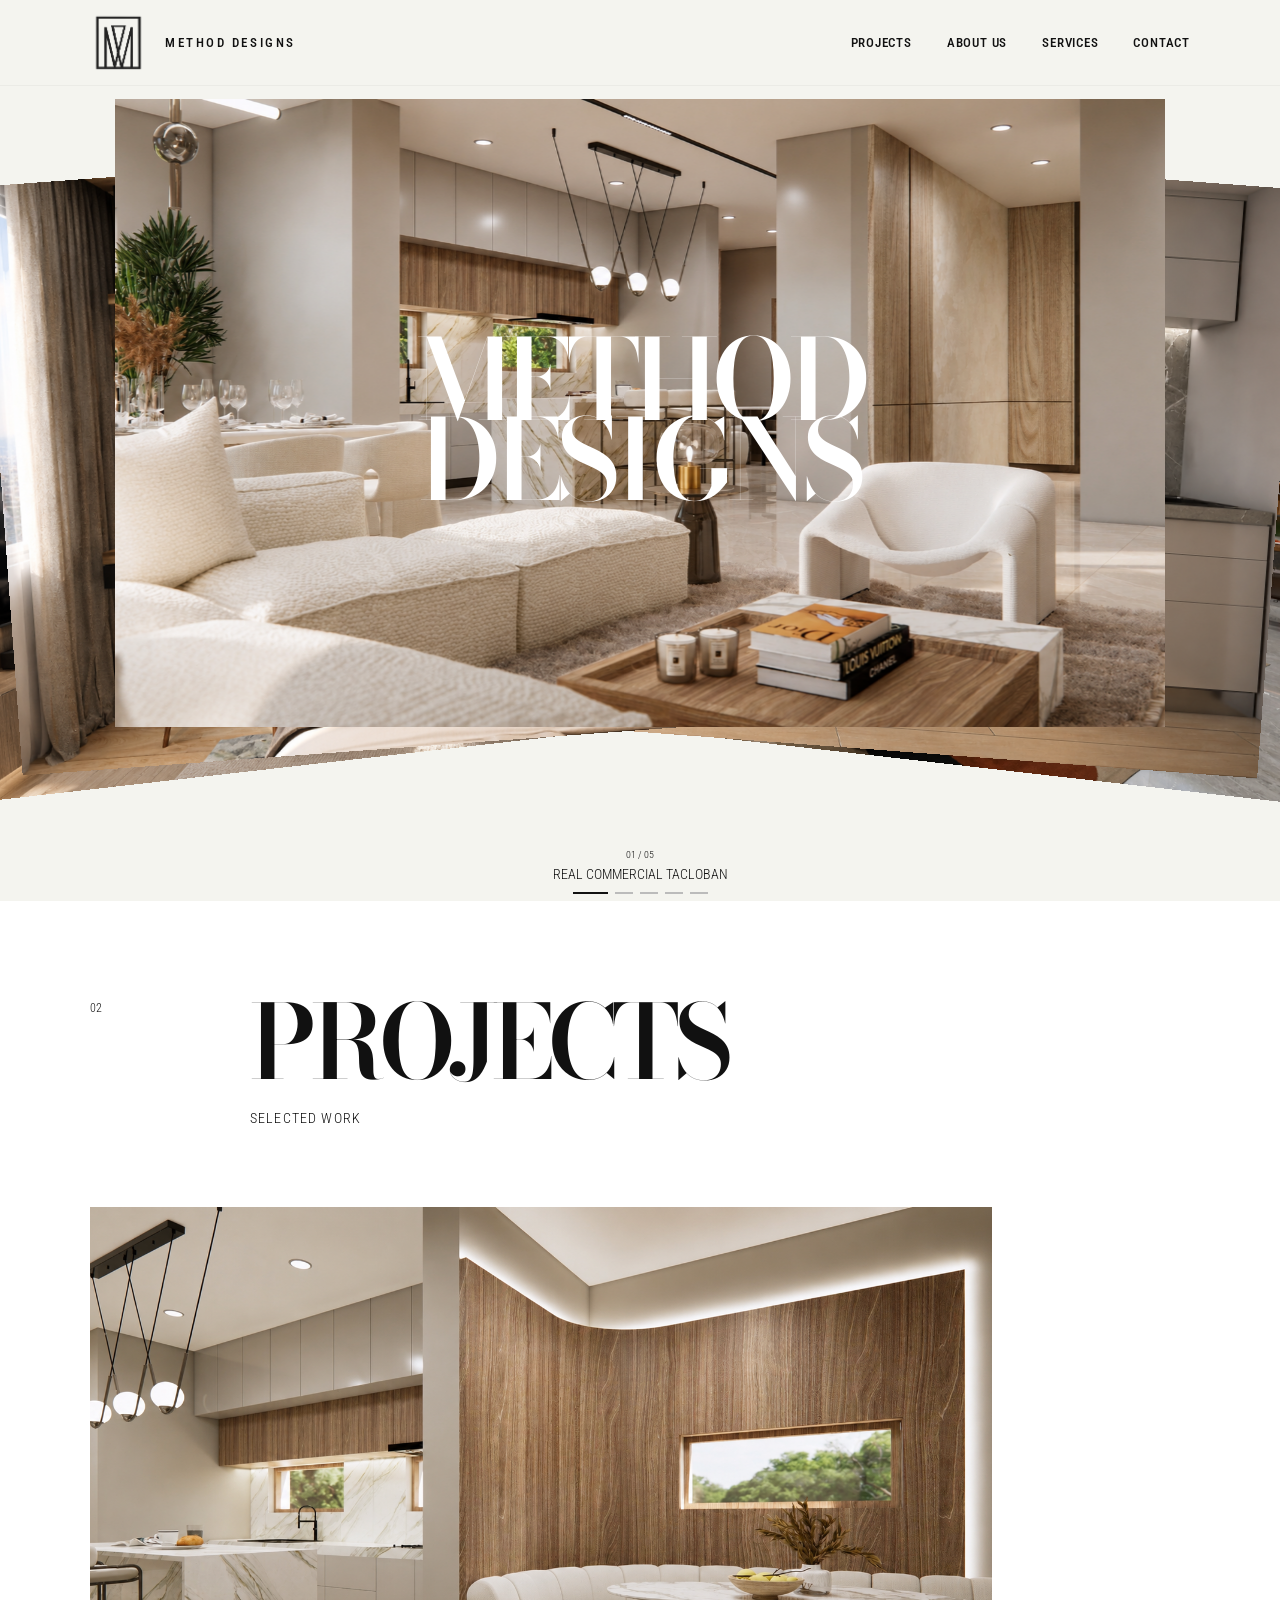
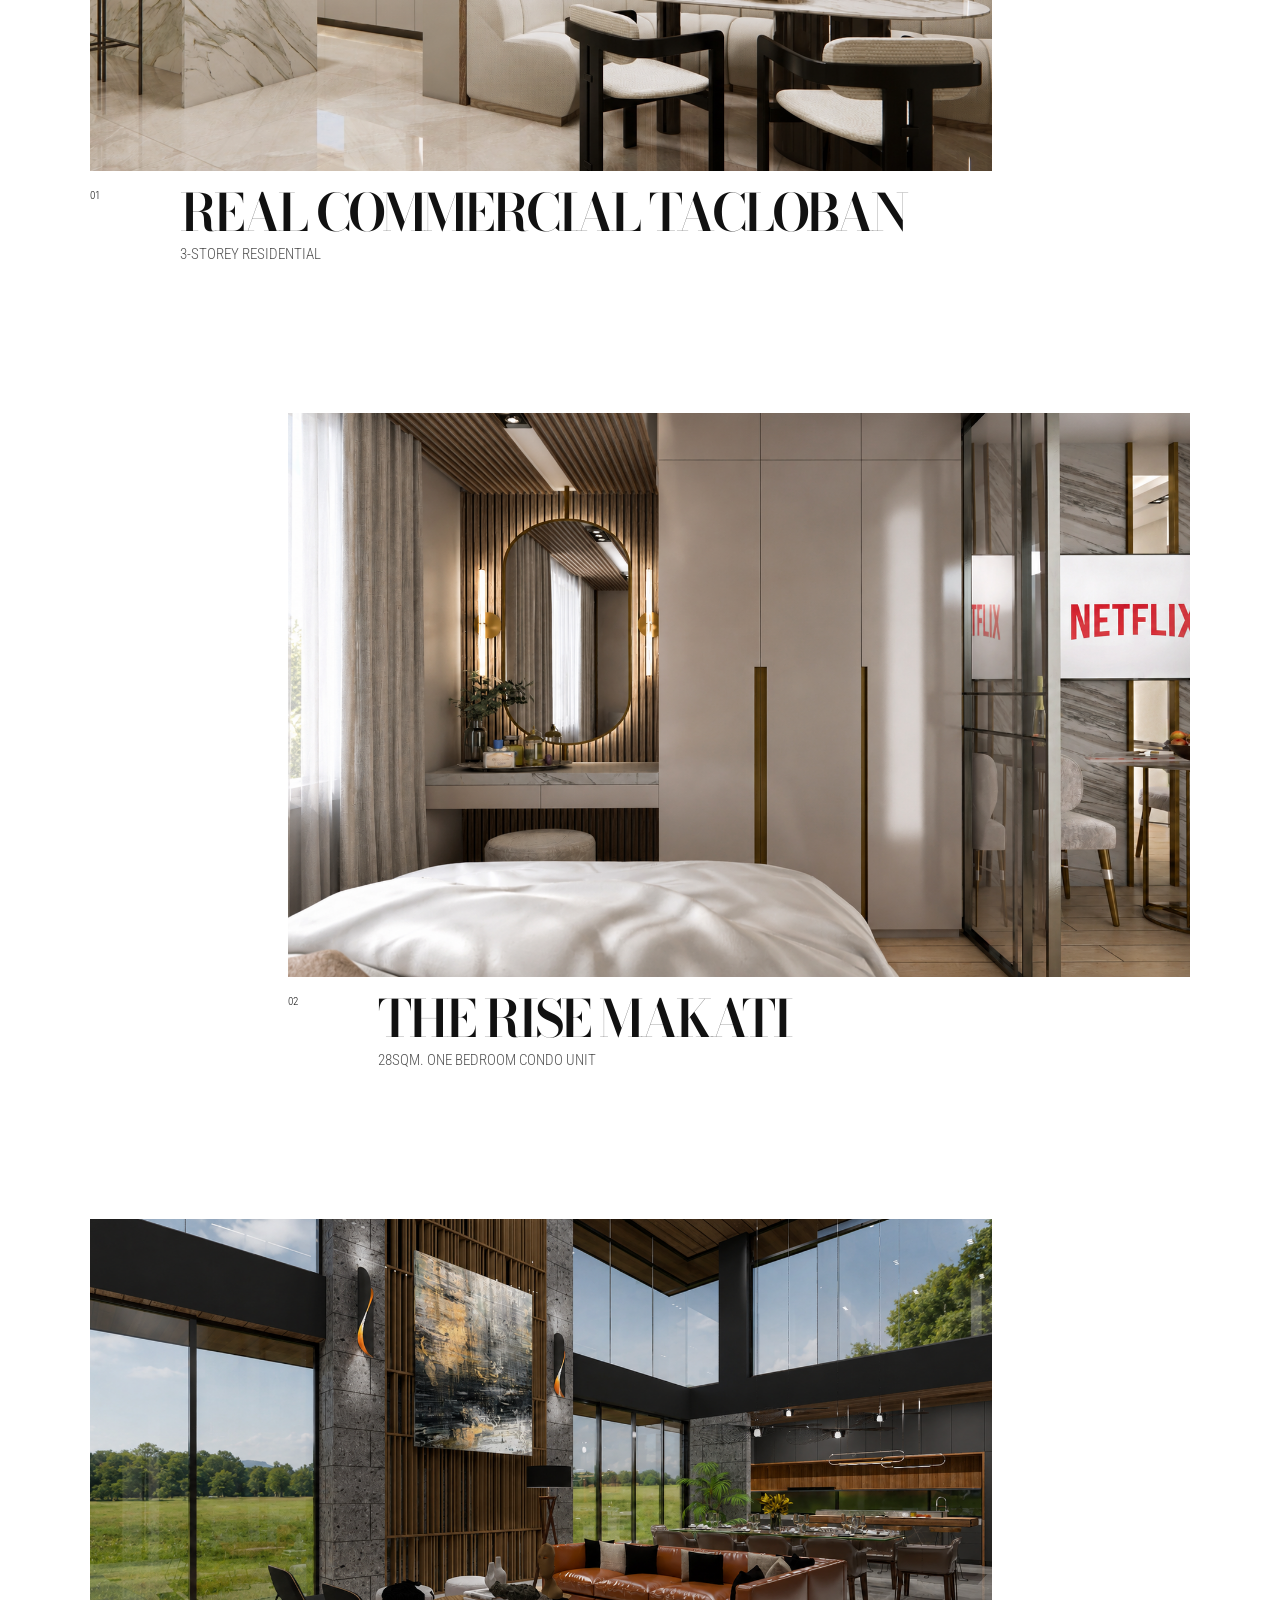
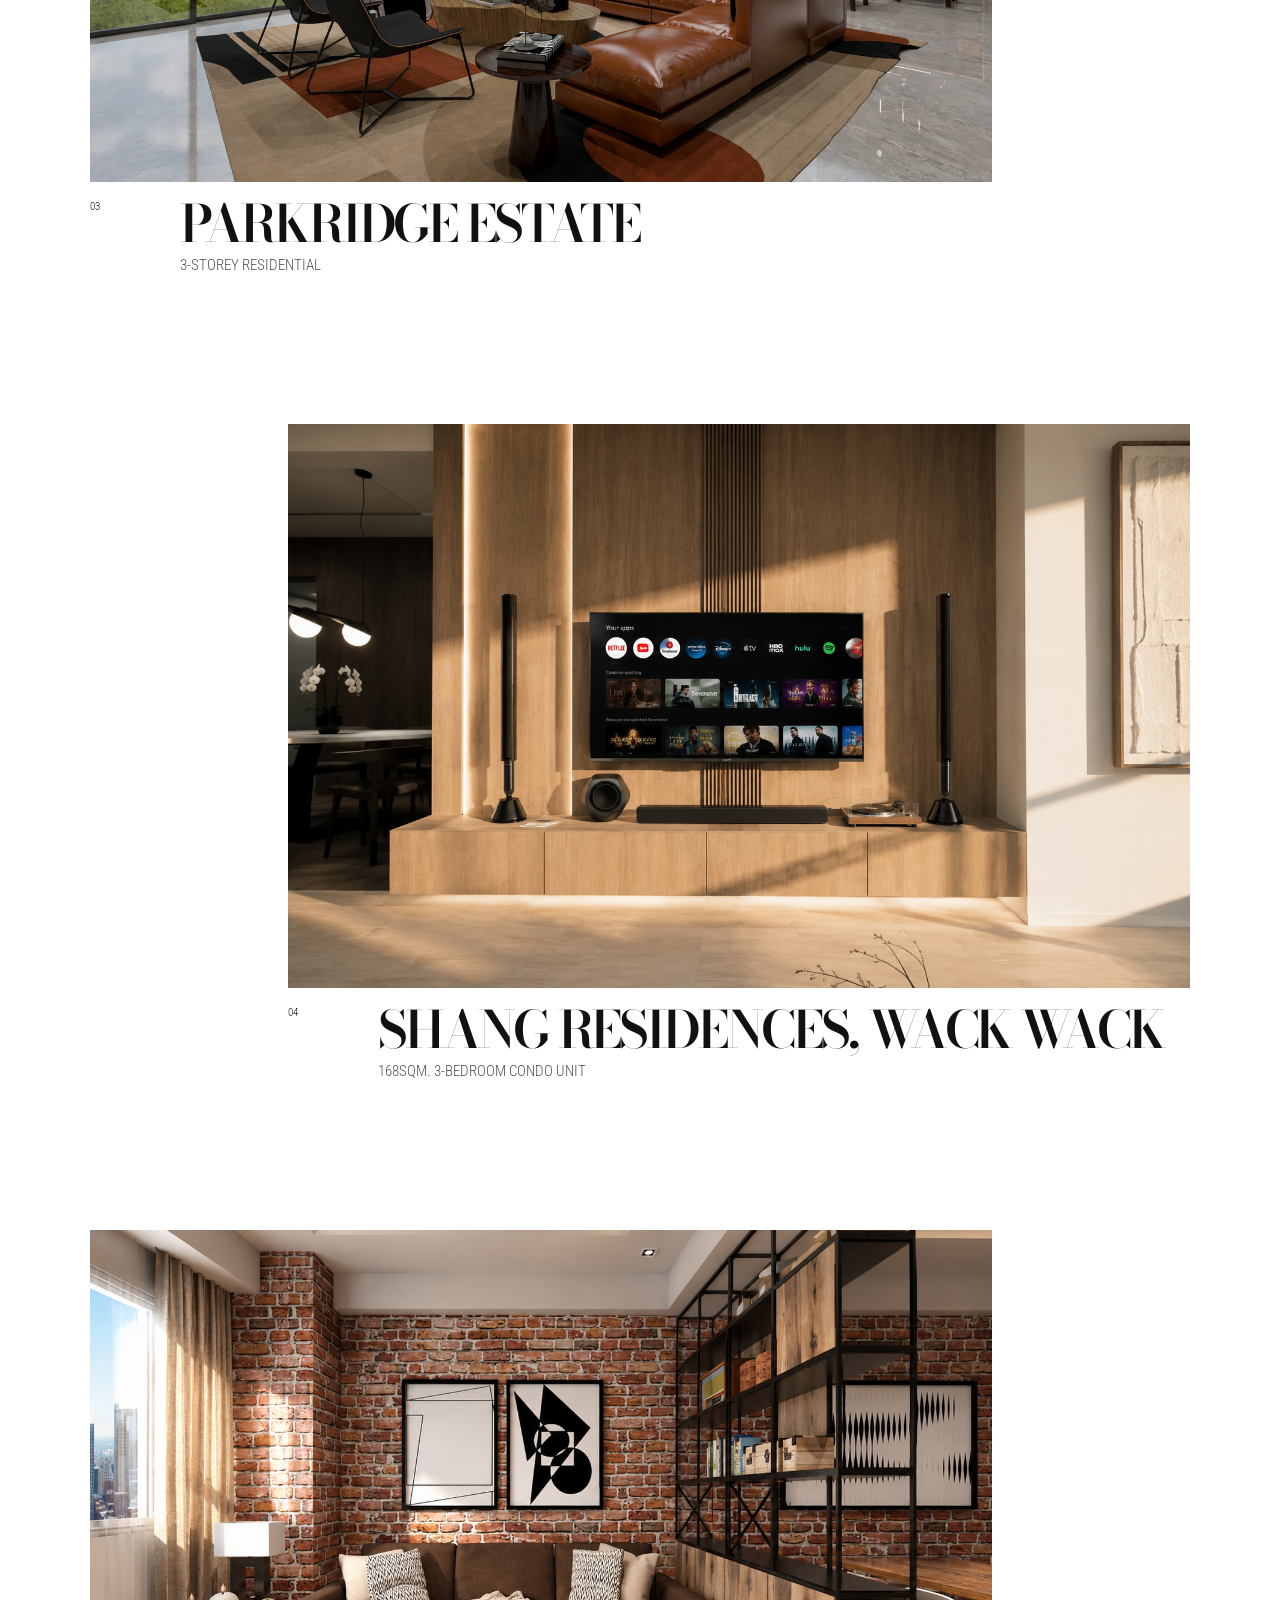
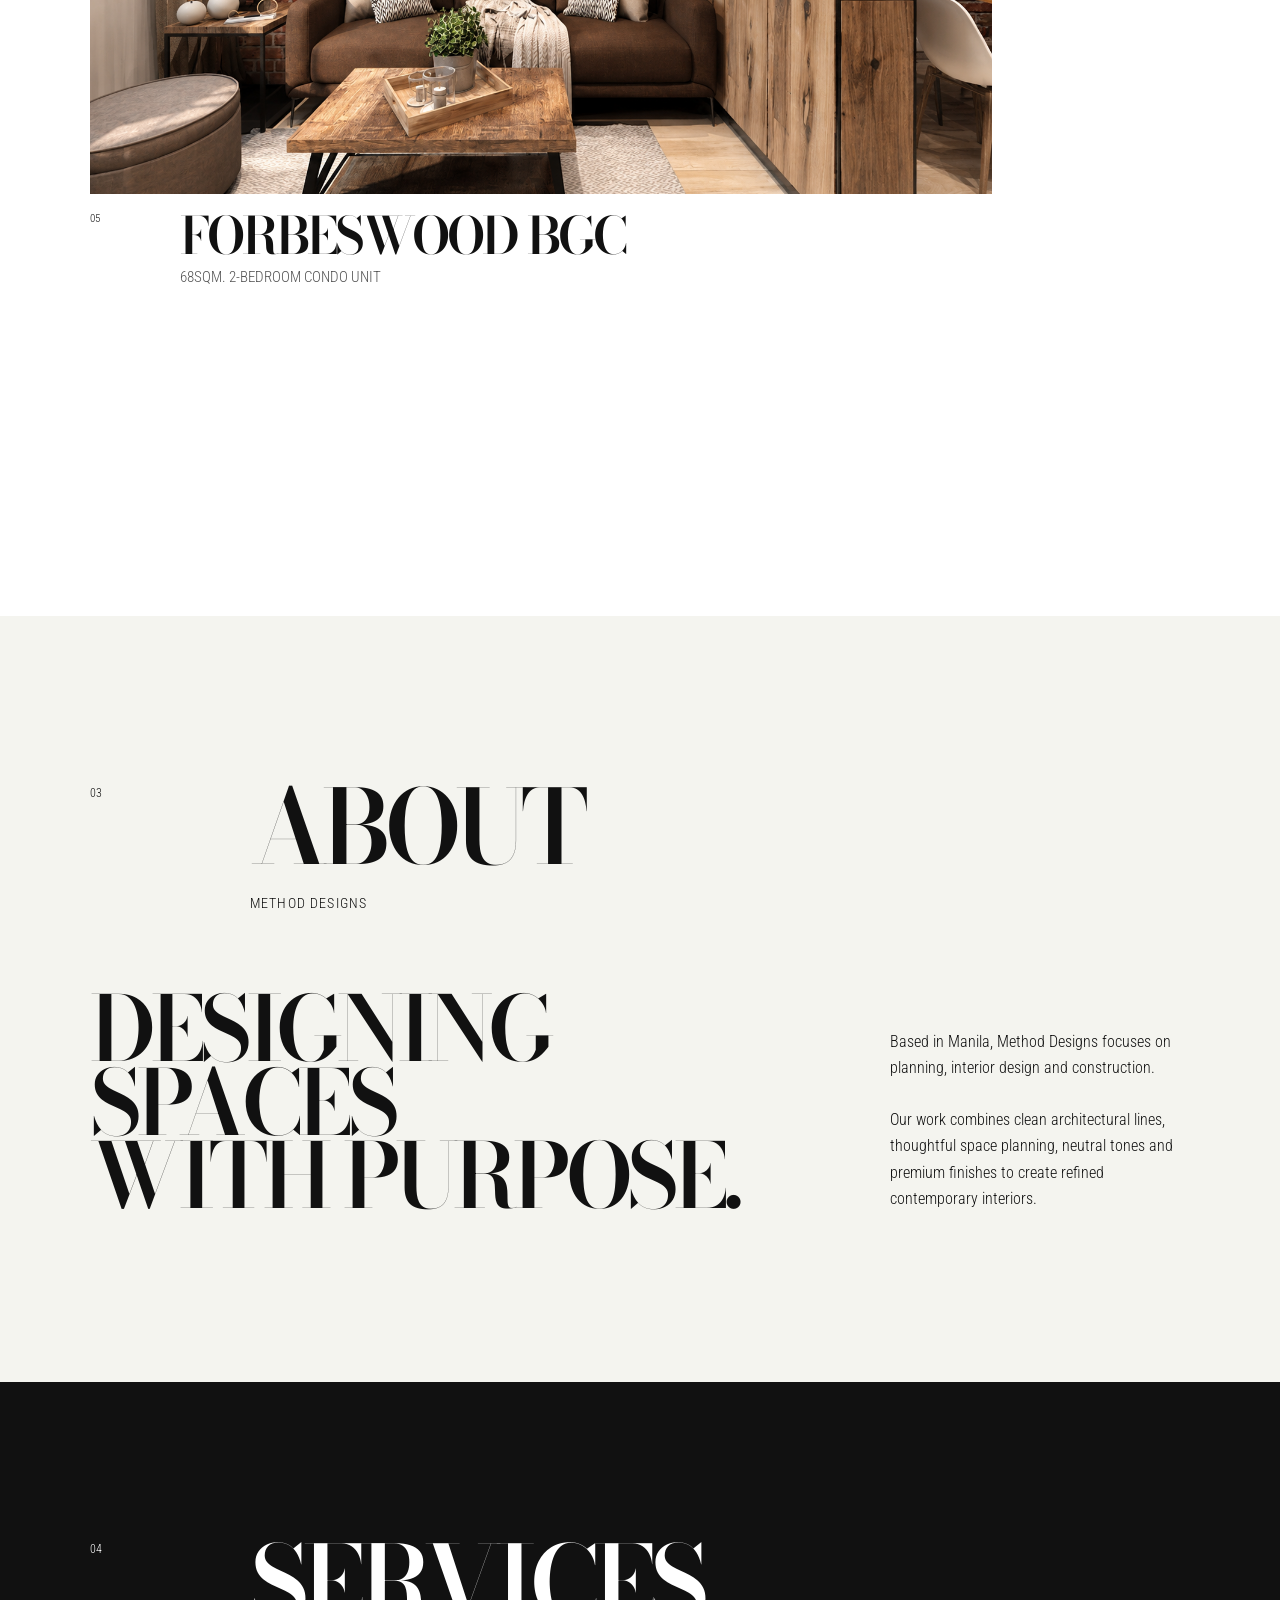
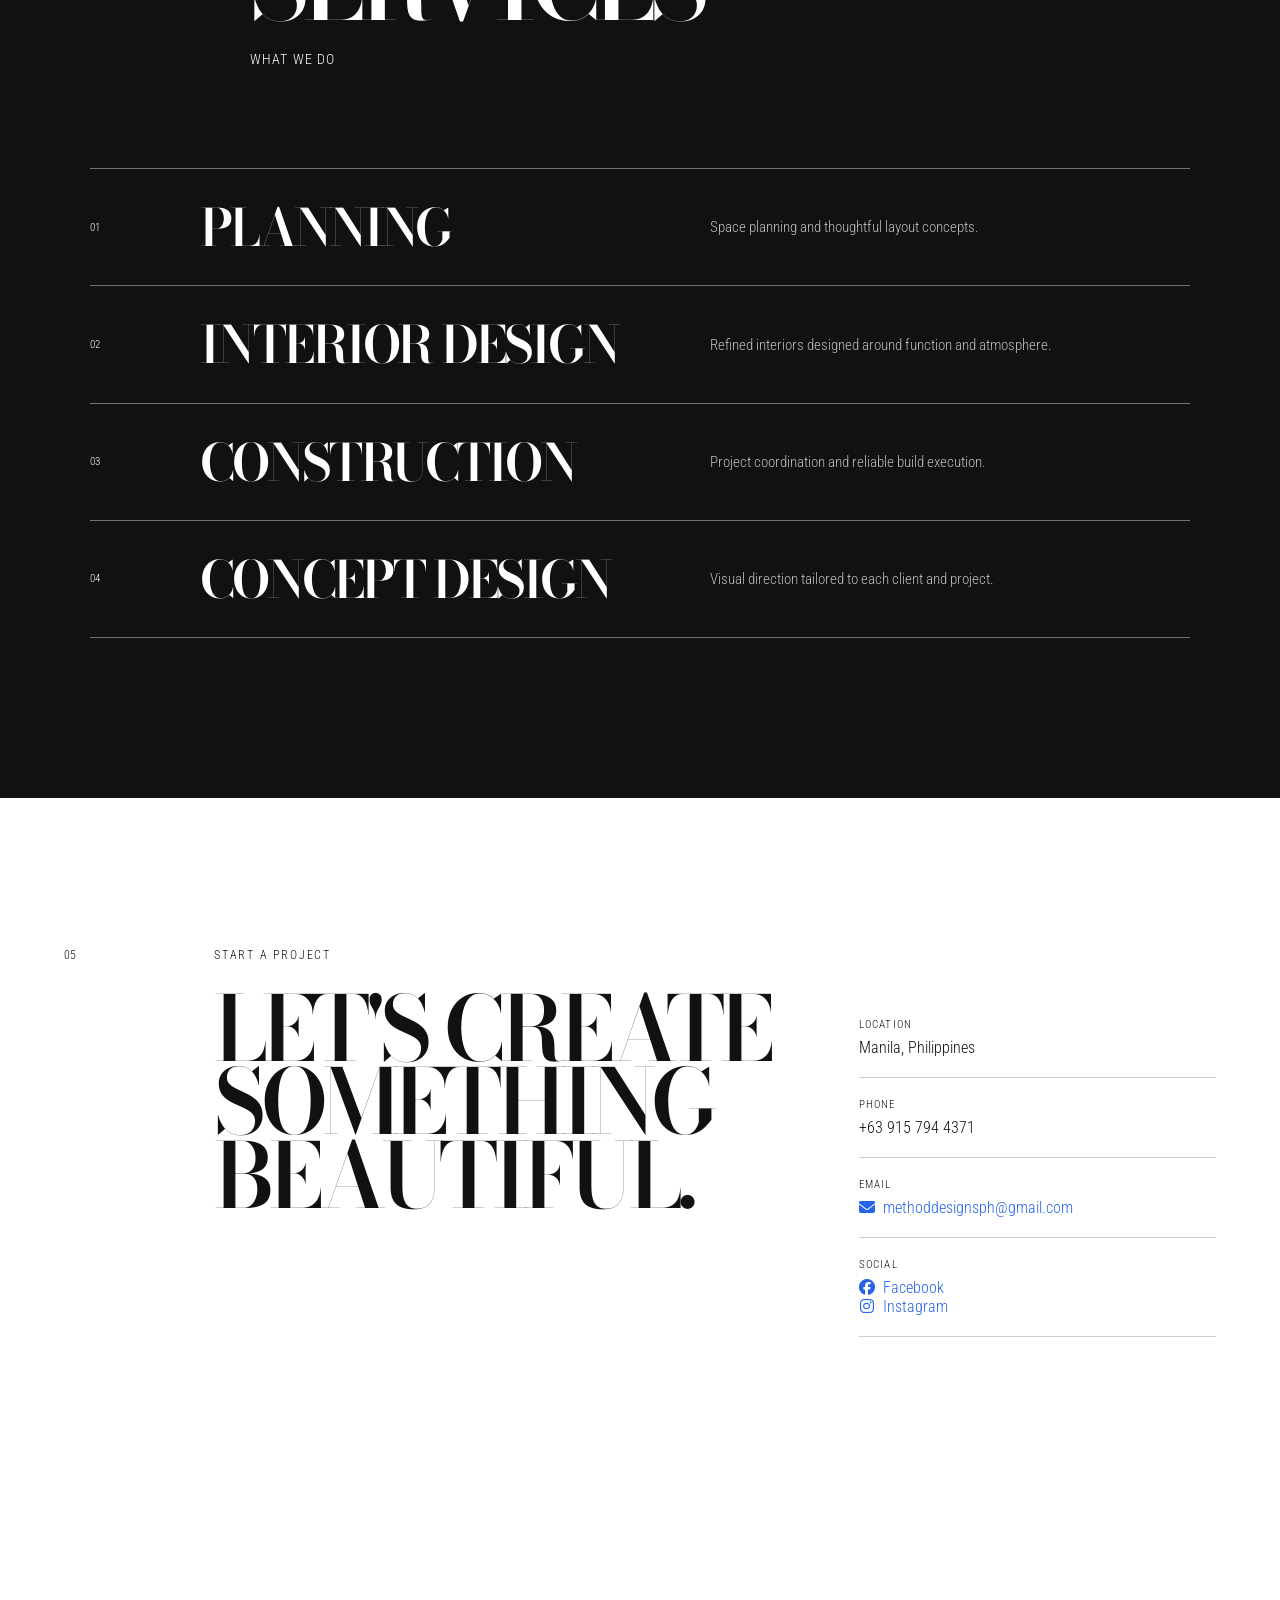
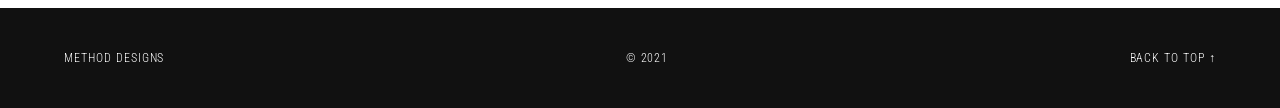
==== index.html @ 844ee2d5 "Update index.html" ====
<!DOCTYPE html>
<html lang="en">

<head>
    <meta charset="UTF-8">
    <meta name="viewport" content="width=device-width, initial-scale=1">

    <title>Method Designs</title>

    <!-- SOCIAL / LINK PREVIEW -->
    <meta property="og:title" content="Method Designs">
    <meta property="og:description" content="Planning · Interior Design · Construction">
    <meta property="og:type" content="website">
    <meta property="og:url" content="https://gab12-star.github.io/Method-Design/">
    <meta property="og:image" content="https://gab12-star.github.io/Method-Design/images/projects/3.1.png">

    <meta name="twitter:card" content="summary_large_image">
    <meta name="twitter:title" content="Method Designs">
    <meta name="twitter:description" content="Planning · Interior Design · Construction">
    <meta name="twitter:image" content="https://gab12-star.github.io/Method-Design/images/projects/3.1.png">

    <link rel="icon" href="images/favicon.ico">

    <link rel="preconnect" href="https://fonts.googleapis.com">
    <link rel="preconnect" href="https://fonts.gstatic.com" crossorigin>

    <link
        href="https://fonts.googleapis.com/css2?family=Bodoni+Moda:opsz,wght@6..96,400;6..96,500;6..96,600&family=Roboto+Condensed:wght@300;400;500;600&display=swap"
        rel="stylesheet"
    >

    <link
        rel="stylesheet"
        href="https://cdnjs.cloudflare.com/ajax/libs/font-awesome/6.5.2/css/all.min.css"
    >

    <link rel="stylesheet" href="css/style.css">
</head>

<body class="intro-open">

    <!-- INTRO -->
    <div class="site-intro" id="siteIntro">
        <div class="intro-content">

            <div class="intro-mark">
                <img src="images/Method design logo.jpg" alt="Method Designs">
            </div>

            <div class="intro-line"></div>

            <p>METHOD DESIGNS</p>

        </div>
    </div>


    <!-- NAV -->
    <nav class="site-nav">
        <div class="nav-inner">

            <a href="#home" class="site-brand">
                <img src="images/Method design logo.jpg" alt="Method Designs">
                <span>METHOD DESIGNS</span>
            </a>

            <button
                class="mobile-menu-btn"
                type="button"
                aria-label="Open menu"
            >
                <span></span>
                <span></span>
            </button>

            <div class="site-menu">
                <a href="#portfolio">PROJECTS</a>
                <a href="#about">ABOUT US</a>
                <a href="#services">SERVICES</a>
                <a href="#contact">CONTACT</a>
            </div>

        </div>
    </nav>


    <!-- HERO -->
    <header id="home" class="hero">

        <div class="hero-stage">

            <!-- 01 REAL COMMERCIAL TACLOBAN -->
            <div class="hero-card active" data-index="0">
                <img
                    src="images/projects/3.2.png"
                    alt="Real Commercial Tacloban"
                >
            </div>

            <!-- 02 THE RISE MAKATI -->
            <div class="hero-card next" data-index="1">
                <img
                    src="images/projects/5.5.png"
                    alt="The Rise Makati"
                >
            </div>

            <!-- 03 PARKRIDGE ESTATE -->
            <div class="hero-card far-next" data-index="2">
                <img
                    src="images/projects/2.1.png"
                    alt="Parkridge Estate"
                >
            </div>

            <!-- 04 SHANG RESIDENCES -->
            <div class="hero-card far-prev" data-index="3">
                <img
                    src="images/projects/4.2.png"
                    alt="Shang Residences Wack Wack"
                >
            </div>

            <!-- 05 FORBESWOOD BGC -->
            <div class="hero-card prev" data-index="4">
                <img
                    src="images/projects/1.5.png"
                    alt="Forbeswood BGC"
                >
            </div>

            <div class="hero-name">
                <span>METHOD</span>
                <span>DESIGNS</span>
            </div>

        </div>


        <!-- HERO CAPTION -->
        <div class="hero-caption">

            <span class="hero-number">
                01 / 05
            </span>

            <p class="hero-project-name">
                REAL COMMERCIAL TACLOBAN
            </p>

            <div class="hero-dots">
                <button class="active" type="button" aria-label="Project 1"></button>
                <button type="button" aria-label="Project 2"></button>
                <button type="button" aria-label="Project 3"></button>
                <button type="button" aria-label="Project 4"></button>
                <button type="button" aria-label="Project 5"></button>
            </div>

        </div>

    </header>


    <!-- PROJECTS -->
    <section id="portfolio" class="projects-section">

        <header class="editorial-heading reveal">

            <span>02</span>

            <div>
                <h2>PROJECTS</h2>
                <p>SELECTED WORK</p>
            </div>

        </header>


        <div class="projects-list">

            <!-- 01 REAL COMMERCIAL TACLOBAN -->
            <article
                class="project-item project-card reveal"
                data-project="real-commercial-tacloban"
            >

                <div class="project-photo">
                    <img
                        src="images/projects/3.1.png"
                        alt="Real Commercial Tacloban"
                    >

                    <div class="project-view">
                        VIEW PROJECT
                    </div>
                </div>

                <div class="project-meta">

                    <span>01</span>

                    <div>
                        <h3>REAL COMMERCIAL TACLOBAN</h3>
                        <p>3-STOREY RESIDENTIAL</p>
                    </div>

                </div>

            </article>


            <!-- 02 THE RISE MAKATI -->
            <article
                class="project-item project-card offset-project reveal"
                data-project="the-rise-makati"
            >

                <div class="project-photo">
                    <img
                        src="images/projects/5.1.png"
                        alt="The Rise Makati"
                    >

                    <div class="project-view">
                        VIEW PROJECT
                    </div>
                </div>

                <div class="project-meta">

                    <span>02</span>

                    <div>
                        <h3>THE RISE MAKATI</h3>
                        <p>28SQM. ONE BEDROOM CONDO UNIT</p>
                    </div>

                </div>

            </article>


            <!-- 03 PARKRIDGE ESTATE -->
            <article
                class="project-item project-card reveal"
                data-project="parkridge-estate"
            >

                <div class="project-photo">
                    <img
                        src="images/projects/2.1.png"
                        alt="Parkridge Estate"
                    >

                    <div class="project-view">
                        VIEW PROJECT
                    </div>
                </div>

                <div class="project-meta">

                    <span>03</span>

                    <div>
                        <h3>PARKRIDGE ESTATE</h3>
                        <p>3-STOREY RESIDENTIAL</p>
                    </div>

                </div>

            </article>


            <!-- 04 SHANG RESIDENCES -->
            <article
                class="project-item project-card offset-project reveal"
                data-project="shang-residences"
            >

                <div class="project-photo">
                    <img
                        src="images/projects/4.1.png"
                        alt="Shang Residences Wack Wack"
                    >

                    <div class="project-view">
                        VIEW PROJECT
                    </div>
                </div>

                <div class="project-meta">

                    <span>04</span>

                    <div>
                        <h3>SHANG RESIDENCES, WACK WACK</h3>
                        <p>168SQM. 3-BEDROOM CONDO UNIT</p>
                    </div>

                </div>

            </article>


            <!-- 05 FORBESWOOD BGC -->
            <article
                class="project-item project-card reveal"
                data-project="forbeswood-bgc"
            >

                <div class="project-photo">
                    <img
                        src="images/projects/1.0.png"
                        alt="Forbeswood BGC"
                    >

                    <div class="project-view">
                        VIEW PROJECT
                    </div>
                </div>

                <div class="project-meta">

                    <span>05</span>

                    <div>
                        <h3>FORBESWOOD BGC</h3>
                        <p>68SQM. 2-BEDROOM CONDO UNIT</p>
                    </div>

                </div>

            </article>

        </div>

    </section>


    <!-- ABOUT -->
    <section id="about" class="about-section reveal">

        <header class="editorial-heading">

            <span>03</span>

            <div>
                <h2>ABOUT</h2>
                <p>METHOD DESIGNS</p>
            </div>

        </header>


        <div class="about-layout">

            <div class="about-main">
                <h2>
                    DESIGNING SPACES<br>
                    WITH PURPOSE.
                </h2>
            </div>

            <div class="about-copy">

                <p>
                    Based in Manila, Method Designs focuses on planning,
                    interior design and construction.
                </p>

                <p>
                    Our work combines clean architectural lines,
                    thoughtful space planning, neutral tones and premium
                    finishes to create refined contemporary interiors.
                </p>

            </div>

        </div>

    </section>


    <!-- SERVICES -->
    <section id="services" class="services-section reveal">

        <header class="editorial-heading">

            <span>04</span>

            <div>
                <h2>SERVICES</h2>
                <p>WHAT WE DO</p>
            </div>

        </header>


        <div class="services-list">

            <div class="service-row">
                <span>01</span>
                <h3>PLANNING</h3>
                <p>Space planning and thoughtful layout concepts.</p>
            </div>

            <div class="service-row">
                <span>02</span>
                <h3>INTERIOR DESIGN</h3>
                <p>Refined interiors designed around function and atmosphere.</p>
            </div>

            <div class="service-row">
                <span>03</span>
                <h3>CONSTRUCTION</h3>
                <p>Project coordination and reliable build execution.</p>
            </div>

            <div class="service-row">
                <span>04</span>
                <h3>CONCEPT DESIGN</h3>
                <p>Visual direction tailored to each client and project.</p>
            </div>

        </div>

    </section>


    <!-- CONTACT -->
    <section id="contact" class="contact-section">

        <div class="contact-number">
            05
        </div>


        <div class="contact-main">

            <p>START A PROJECT</p>

            <h2>
                LET'S CREATE<br>
                SOMETHING<br>
                BEAUTIFUL.
            </h2>

        </div>


        <div class="contact-details">

            <div>
                <span>LOCATION</span>
                <p>Manila, Philippines</p>
            </div>

            <div>
                <span>PHONE</span>
                <p>+63 915 794 4371</p>
            </div>

            <div>

                <span>EMAIL</span>

                <a href="mailto:methoddesignsph@gmail.com">
                    <i class="fa-solid fa-envelope"></i>
                    <span>methoddesignsph@gmail.com</span>
                </a>

            </div>

            <div>

                <span>SOCIAL</span>

                <a
                    href="https://www.facebook.com/methoddesignsPH"
                    target="_blank"
                    rel="noopener noreferrer"
                >
                    <i class="fa-brands fa-facebook"></i>
                    <span>Facebook</span>
                </a>

                <a
                    href="https://www.instagram.com/methoddesignsph"
                    target="_blank"
                    rel="noopener noreferrer"
                >
                    <i class="fa-brands fa-instagram"></i>
                    <span>Instagram</span>
                </a>

            </div>

        </div>

    </section>


    <!-- FOOTER -->
    <footer class="footer">

        <div>METHOD DESIGNS</div>

        <div>© 2021</div>

        <a href="#home">
            BACK TO TOP ↑
        </a>

    </footer>


    <!-- PROJECT GALLERY -->
    <div
        class="gallery-modal"
        id="galleryModal"
        aria-hidden="true"
    >

        <div class="gallery-overlay"></div>


        <div class="gallery-box">

            <button
                class="gallery-close"
                type="button"
                aria-label="Close gallery"
            >
                <i class="fa-solid fa-xmark"></i>
            </button>


            <div class="gallery-left">
                <img
                    id="galleryMainImage"
                    src=""
                    alt=""
                >
            </div>


            <div class="gallery-right">

                <span id="galleryCategory"></span>

                <h2 id="galleryTitle"></h2>

                <div id="galleryThumbs"></div>

            </div>

        </div>

    </div>


    <script src="js/script.js"></script>

</body>
</html>
---- css/style.css ----
:root {
    --bg: #f4f4ef;
    --white: #fff;
    --black: #111;
    --gray: #777;
    --blue: #2563eb;
    --title: 'Bodoni Moda', serif;
    --body: 'Roboto Condensed', sans-serif;
}

* {
    box-sizing: border-box;
    margin: 0;
    padding: 0;
}

html {
    scroll-behavior: smooth;
}

body {
    background: var(--bg);
    color: var(--black);
    font-family: var(--body);
    font-weight: 300;
    overflow-x: hidden;
}

body.intro-open {
    overflow: hidden;
}

img {
    display: block;
    width: 100%;
}

a {
    color: inherit;
    text-decoration: none;
}

button {
    font-family: inherit;
}


/* =========================
   NAV
========================= */

.site-nav {
    position: sticky;
    top: 0;
    width: 100%;
    z-index: 1000;
    background: rgba(244, 244, 239, 0.96);
    backdrop-filter: blur(12px);
    -webkit-backdrop-filter: blur(12px);
    border-bottom: 1px solid rgba(0, 0, 0, 0.04);
}

.nav-inner {
    width: min(1100px, 90%);
    min-height: 85px;
    margin: auto;
    display: flex;
    align-items: center;
    justify-content: space-between;
}

.site-brand {
    display: flex;
    align-items: center;
    gap: 15px;
}

.site-brand img {
    width: 60px;
    height: 60px;
    object-fit: contain;
}

.site-brand span {
    font-size: 0.8rem;
    font-weight: 500;
    letter-spacing: 0.2em;
}

.site-menu {
    display: flex;
    gap: 35px;
}

.site-menu a {
    position: relative;
    font-size: 0.82rem;
    font-weight: 500;
    letter-spacing: 0.06em;
}

.site-menu a::after {
    content: "";
    position: absolute;
    left: 0;
    bottom: -6px;
    width: 0;
    height: 1px;
    background: #111;
    transition: width 0.3s ease;
}

.site-menu a:hover::after {
    width: 100%;
}

.mobile-menu-btn {
    display: none;
}


/* =========================
   EDITORIAL FONT
========================= */

.hero-name span,
.editorial-heading h2,
.project-meta h3,
.about-main h2,
.service-row h3,
.contact-main h2,
.gallery-right h2 {
    font-family: var(--title);
    font-weight: 600;
    text-transform: uppercase;
    letter-spacing: -0.06em;
}


/* =========================
   HERO
========================= */

.hero {
    position: relative;
    width: 100%;
    height: calc(100svh - 85px);
    min-height: 650px;
    padding-bottom: 72px;
    overflow: hidden;
}

.hero-stage {
    position: relative;
    width: 100%;
    height: calc(100% - 75px);
    min-height: 520px;
    margin: auto;
    overflow: visible;
    isolation: isolate;
    touch-action: pan-x;
}


/* HERO CARDS */

.hero-card {
    position: absolute;
    top: 2%;
    left: 50%;
    width: min(1100px, 82vw);
    height: 94%;
    overflow: hidden;
    background: #ddd;
    opacity: 0;
    pointer-events: none;
    transform-origin: center center;

    transition:
        transform 0.85s cubic-bezier(0.22, 0.75, 0.2, 1),
        opacity 0.55s ease;

    will-change: transform, opacity;
}

.hero-card img {
    width: 100%;
    height: 100%;
    object-fit: cover;
    object-position: center;
}


/* ACTIVE / CENTER */

.hero-card.active {
    z-index: 20;
    opacity: 1;

    transform:
        translateX(-50%)
        translateY(0)
        rotate(0deg)
        scale(1);
}


/* PREVIOUS / LEFT */

.hero-card.prev {
    z-index: 12;
    opacity: 1;

    transform:
        translateX(-64%)
        translateY(32px)
        rotate(-4.2deg)
        scale(0.94);
}


/* NEXT / RIGHT */

.hero-card.next {
    z-index: 12;
    opacity: 1;

    transform:
        translateX(-36%)
        translateY(34px)
        rotate(4.3deg)
        scale(0.94);
}


/* FAR PREVIOUS */

.hero-card.far-prev {
    z-index: 6;
    opacity: 1;

    transform:
        translateX(-76%)
        translateY(70px)
        rotate(-6.5deg)
        scale(0.87);
}


/* FAR NEXT */

.hero-card.far-next {
    z-index: 6;
    opacity: 1;

    transform:
        translateX(-24%)
        translateY(72px)
        rotate(6.5deg)
        scale(0.87);
}


/* HIDDEN */

.hero-card.hidden-card {
    z-index: 1;
    opacity: 0;

    transform:
        translateX(-50%)
        translateY(100px)
        scale(0.82);
}


/* HERO METHOD DESIGNS */

.hero-name {
    position: absolute;
    inset: 0;
    z-index: 30;

    display: flex;
    flex-direction: column;
    align-items: center;
    justify-content: center;

    color: #fff;
    text-align: center;
    pointer-events: none;
}

.hero-name span {
    font-size: clamp(4.8rem, 8.7vw, 8.8rem);
    line-height: 0.72;
}


/* HERO CAPTION */

.hero-caption {
    position: absolute;
    left: 50%;
    bottom: 7px;
    z-index: 40;

    width: 100%;
    text-align: center;

    transform: translateX(-50%);
}

.hero-number {
    display: block;
    font-size: 0.62rem;
}

.hero-project-name {
    margin-top: 6px;
    font-size: 0.9rem;
    font-weight: 300;
    text-transform: uppercase;
}

.hero-dots {
    display: flex;
    justify-content: center;
    align-items: center;
    gap: 7px;
    margin-top: 9px;
}

.hero-dots button {
    width: 18px;
    height: 2px;
    padding: 0;
    border: 0;
    background: #bbb;
    cursor: pointer;

    transition:
        width 0.3s ease,
        background 0.3s ease;
}

.hero-dots button.active {
    width: 35px;
    background: #111;
}


/* =========================
   SECTION HEADINGS
========================= */

.editorial-heading {
    width: min(1100px, 90%);
    margin: 0 auto 80px;

    display: grid;
    grid-template-columns: 120px 1fr;
    gap: 40px;
    align-items: start;
}

.editorial-heading > span {
    font-size: 0.75rem;
}

.editorial-heading h2 {
    font-size: clamp(4rem, 8vw, 8rem);
    line-height: 0.82;
}

.editorial-heading p {
    margin-top: 25px;
    font-size: 0.9rem;
    letter-spacing: 0.08em;
}


/* =========================
   PROJECTS
========================= */

.projects-section {
    padding: 100px 0 180px;
    background: #fff;
}

.projects-list {
    width: min(1100px, 90%);
    margin: auto;
}

.project-item {
    width: 82%;
    margin-bottom: 150px;
    cursor: pointer;

    opacity: 0;
    transform: translateY(65px);

    transition:
        opacity 0.9s ease,
        transform 0.9s cubic-bezier(0.2, 0.7, 0.2, 1);
}

.project-item.project-visible {
    opacity: 1;
    transform: none;
}

.offset-project {
    margin-left: auto;
}

.project-photo {
    position: relative;
    overflow: hidden;
    background: #ddd;
}

.project-photo::after {
    content: "";
    position: absolute;
    inset: 0;
    z-index: 3;

    background: #fff;

    transform: scaleX(1);
    transform-origin: right center;

    transition:
        transform 1s cubic-bezier(0.77, 0, 0.18, 1);

    pointer-events: none;
}

.project-item.project-visible .project-photo::after {
    transform: scaleX(0);
}

.project-photo img {
    width: 100%;
    aspect-ratio: 16 / 10;
    object-fit: cover;

    transition:
        transform 0.8s cubic-bezier(0.2, 0.7, 0.2, 1);
}

.project-item:not(.project-visible) .project-photo img {
    transform: scale(1.055);
}

.project-item.project-visible:hover .project-photo img {
    transform: scale(1.035);
}

.project-view {
    position: absolute;
    inset: 0;

    display: flex;
    align-items: center;
    justify-content: center;

    background: rgba(0, 0, 0, 0.22);
    color: #fff;

    font-size: 0.8rem;
    letter-spacing: 0.12em;

    opacity: 0;
    transition: opacity 0.35s ease;
}

.project-item:hover .project-view {
    opacity: 1;
}

.project-meta {
    display: grid;
    grid-template-columns: 70px 1fr;
    gap: 20px;

    padding-top: 18px;
}

.project-meta > span {
    font-size: 0.7rem;
}

.project-meta h3 {
    font-size: clamp(2rem, 4vw, 4rem);
    line-height: 0.9;
}

.project-meta p {
    margin-top: 10px;
    color: #555;
    font-size: 0.95rem;
}


/* =========================
   ABOUT
========================= */

.about-section {
    padding: 170px 0;
    overflow: hidden;
}

.about-layout {
    width: min(1100px, 90%);
    margin: auto;

    display: grid;
    grid-template-columns: 1.4fr 0.6fr;
    gap: 100px;
    align-items: end;
}

.about-main h2 {
    font-size: clamp(4rem, 7vw, 7rem);
    line-height: 0.82;
}

.about-copy {
    font-size: 1rem;
    line-height: 1.65;
}

.about-copy p + p {
    margin-top: 25px;
}


/* =========================
   SERVICES
========================= */

.services-section {
    padding: 160px 0;
    background: #111;
    color: #fff;
}

.services-section .editorial-heading {
    margin-bottom: 100px;
}

.services-list {
    width: min(1100px, 90%);
    margin: auto;

    border-top:
        1px solid rgba(255, 255, 255, 0.4);
}

.service-row {
    display: grid;
    grid-template-columns: 80px 1fr 1fr;
    gap: 30px;
    align-items: center;

    padding: 35px 0;

    border-bottom:
        1px solid rgba(255, 255, 255, 0.4);
}

.service-row > span {
    font-size: 0.7rem;
}

.service-row h3 {
    font-size: clamp(2rem, 4vw, 3.5rem);
    line-height: 0.9;
}

.service-row p {
    color: #bbb;
    font-size: 0.95rem;
}


/* =========================
   CONTACT
========================= */

.contact-section {
    min-height: 90vh;
    padding: 150px 5%;
    background: #fff;

    display: grid;
    grid-template-columns: 100px 1fr 0.6fr;
    gap: 50px;
    align-items: start;
}

.contact-number {
    font-size: 0.75rem;
}

.contact-main > p {
    margin-bottom: 30px;
    font-size: 0.75rem;
    letter-spacing: 0.15em;
}

.contact-main h2 {
    font-size: clamp(4rem, 7vw, 7rem);
    line-height: 0.82;
}

.contact-details {
    padding-top: 50px;
}

.contact-details > div {
    padding: 20px 0;
    border-bottom: 1px solid #ccc;
}

.contact-details > div > span {
    display: block;
    margin-bottom: 7px;

    font-size: 0.7rem;
    letter-spacing: 0.1em;
}

.contact-details p {
    font-size: 1rem;
}

.contact-details a {
    display: flex;
    align-items: center;
    gap: 8px;

    width: max-content;
    max-width: 100%;

    color: var(--blue);
    font-size: 1rem;

    transition:
        color 0.25s ease,
        transform 0.25s ease;
}

.contact-details a i {
    width: 16px;
    text-align: center;
}

.contact-details a:hover {
    color: #1d4ed8;
    text-decoration: underline;
    transform: translateX(3px);
}


/* =========================
   FOOTER
========================= */

.footer {
    min-height: 100px;
    padding: 0 5%;

    background: #111;
    color: #fff;

    display: flex;
    align-items: center;
    justify-content: space-between;

    font-size: 0.75rem;
    letter-spacing: 0.08em;
}


/* =========================
   GALLERY
========================= */

.gallery-modal {
    position: fixed;
    inset: 0;
    z-index: 9999;

    display: flex;
    align-items: center;
    justify-content: center;

    opacity: 0;
    visibility: hidden;

    transition:
        opacity 0.35s ease,
        visibility 0.35s ease;
}

.gallery-modal.active {
    opacity: 1;
    visibility: visible;
}

.gallery-overlay {
    position: absolute;
    inset: 0;
    background: rgba(0, 0, 0, 0.88);
}

.gallery-box {
    position: relative;
    z-index: 2;

    width: 94%;
    height: 92vh;

    background: #fff;

    display: grid;
    grid-template-columns: 2fr 0.75fr;

    overflow: hidden;

    transform: translateY(25px);
    transition: transform 0.4s ease;
}

.gallery-modal.active .gallery-box {
    transform: none;
}

.gallery-left {
    background: #111;

    display: flex;
    align-items: center;
    justify-content: center;

    overflow: hidden;
}

.gallery-left img {
    width: 100%;
    height: 100%;
    object-fit: contain;

    opacity: 0;
    transition: opacity 0.25s ease;
}

.gallery-left img.loaded {
    opacity: 1;
}

.gallery-right {
    padding: 50px;
    overflow-y: auto;
}

.gallery-right > span {
    font-size: 0.7rem;
    letter-spacing: 0.15em;
    text-transform: uppercase;
}

.gallery-right h2 {
    margin: 20px 0;

    font-size:
        clamp(2.5rem, 4vw, 4.5rem);

    line-height: 0.9;
}

#galleryThumbs {
    display: grid;
    grid-template-columns: repeat(2, 1fr);
    gap: 10px;

    margin-top: 35px;
}

.gallery-thumb {
    padding: 0;
    background: none;

    border:
        1px solid transparent;

    cursor: pointer;
    overflow: hidden;
}

.gallery-thumb.active {
    border-color: #111;
}

.gallery-thumb img {
    width: 100%;
    aspect-ratio: 16 / 10;
    object-fit: cover;
}

.gallery-close {
    position: absolute;
    top: 20px;
    right: 20px;
    z-index: 10;

    width: 45px;
    height: 45px;

    border: 0;
    border-radius: 50%;

    background: #fff;
    color: #111;

    cursor: pointer;
}


/* =========================
   SCROLL REVEAL
========================= */

.reveal {
    opacity: 0;
    transform: translateY(40px);

    transition:
        opacity 0.9s ease,
        transform 0.9s cubic-bezier(0.2, 0.7, 0.2, 1);
}

.reveal.show {
    opacity: 1;
    transform: none;
}


/* =========================
   INTRO
========================= */

.site-intro {
    position: fixed;
    inset: 0;
    z-index: 999999;

    display: flex;
    align-items: center;
    justify-content: center;

    background: var(--bg);
    overflow: hidden;

    transition:
        opacity 0.65s ease,
        visibility 0.65s ease;
}


/* INTRO OPENING PANELS */

.site-intro::before,
.site-intro::after {
    content: "";

    position: absolute;
    top: 0;

    width: 50.2%;
    height: 100%;

    background: var(--bg);
    z-index: 1;

    transition:
        transform 0.9s cubic-bezier(0.77, 0, 0.18, 1);
}

.site-intro::before {
    left: 0;
}

.site-intro::after {
    right: 0;
}


/* INTRO CONTENT */

.intro-content {
    position: relative;
    z-index: 2;

    display: flex;
    flex-direction: column;
    align-items: center;
    gap: 16px;

    transition:
        opacity 0.35s ease,
        transform 0.5s ease;
}

.intro-mark {
    width: 120px;
    height: 120px;

    opacity: 0;

    transform:
        translateY(14px)
        scale(0.9);

    animation:
        introLogo
        0.75s
        cubic-bezier(0.22, 0.75, 0.2, 1)
        0.12s
        forwards;
}

.intro-mark img {
    width: 100%;
    height: 100%;
    object-fit: contain;
}

.intro-line {
    width: 0;
    height: 1px;
    background: #111;

    animation:
        introLine
        0.55s
        ease
        0.5s
        forwards;
}

.intro-content p {
    padding-left: 0.32em;

    font-size: 12px;
    font-weight: 500;
    letter-spacing: 0.32em;

    opacity: 0;
    transform: translateY(7px);

    animation:
        introText
        0.5s
        ease
        0.6s
        forwards;
}


/* INTRO EXIT */

.site-intro.reveal-site .intro-content {
    opacity: 0;
    transform: scale(0.96);
}

.site-intro.reveal-site::before {
    transform: translateX(-100%);
}

.site-intro.reveal-site::after {
    transform: translateX(100%);
}

.site-intro.hide {
    opacity: 0;
    visibility: hidden;
    pointer-events: none;
}


/* INTRO ANIMATIONS */

@keyframes introLogo {
    to {
        opacity: 1;
        transform: none;
    }
}

@keyframes introLine {
    to {
        width: 55px;
    }
}

@keyframes introText {
    to {
        opacity: 1;
        transform: none;
    }
}


/* =========================
   TABLET
========================= */

@media (max-width: 900px) {

    .site-menu {
        gap: 20px;
    }

    .hero-card {
        width: 82vw;
    }

    .hero-card.prev {
        transform:
            translateX(-62%)
            translateY(28px)
            rotate(-3.5deg)
            scale(0.94);
    }

    .hero-card.next {
        transform:
            translateX(-38%)
            translateY(28px)
            rotate(3.5deg)
            scale(0.94);
    }

    .hero-card.far-prev {
        transform:
            translateX(-72%)
            translateY(60px)
            rotate(-5.5deg)
            scale(0.88);
    }

    .hero-card.far-next {
        transform:
            translateX(-28%)
            translateY(60px)
            rotate(5.5deg)
            scale(0.88);
    }

    .project-item {
        width: 90%;
    }

    .about-layout {
        grid-template-columns: 1fr;
        gap: 50px;
    }

    .service-row {
        grid-template-columns: 50px 1fr;
    }

    .service-row p {
        grid-column: 2;
    }

    .contact-section {
        grid-template-columns: 60px 1fr;
    }

    .contact-details {
        grid-column: 2;
    }
}


/* =========================
   MOBILE
========================= */

@media (max-width: 700px) {

    .nav-inner {
        min-height: 70px;
        width: 92%;
    }

    .site-brand {
        gap: 10px;
    }

    .site-brand img {
        width: 45px;
        height: 45px;
    }

    .site-brand span {
        font-size: 0.65rem;
        letter-spacing: 0.14em;
    }

    .mobile-menu-btn {
        display: flex;
        width: 45px;
        height: 45px;

        border: 0;
        background: none;

        flex-direction: column;
        justify-content: center;
        gap: 7px;

        cursor: pointer;
    }

    .mobile-menu-btn span {
        display: block;

        width: 25px;
        height: 1px;

        margin-left: auto;
        background: #111;
    }

    .site-menu {
        position: absolute;
        top: 70px;
        left: 0;

        width: 100%;
        padding: 25px 5%;

        background:
            rgba(244, 244, 239, 0.98);

        display: none;
        flex-direction: column;
        gap: 20px;
    }

    .site-menu.active {
        display: flex;
    }


    /* MOBILE HERO */

    .hero {
        height: calc(100svh - 70px);
        min-height: 590px;
        padding-bottom: 65px;
    }

    .hero-stage {
        height: calc(100% - 70px);
    }

    .hero-card {
        width: 84vw;
        height: 92%;
        top: 3%;
    }

    .hero-card.prev {
        transform:
            translateX(-58%)
            translateY(18px)
            rotate(-2.5deg)
            scale(0.96);
    }

    .hero-card.next {
        transform:
            translateX(-42%)
            translateY(18px)
            rotate(2.5deg)
            scale(0.96);
    }

    .hero-card.far-prev {
        transform:
            translateX(-65%)
            translateY(38px)
            rotate(-4deg)
            scale(0.91);
    }

    .hero-card.far-next {
        transform:
            translateX(-35%)
            translateY(38px)
            rotate(4deg)
            scale(0.91);
    }

    .hero-name span {
        font-size: 15vw;
        line-height: 0.74;
    }

    .hero-project-name {
        font-size: 0.78rem;
    }


    /* MOBILE SECTIONS */

    .editorial-heading {
        width: 90%;
        grid-template-columns: 1fr;
        gap: 25px;
    }

    .editorial-heading h2,
    .about-main h2,
    .contact-main h2 {
        font-size: 14vw;
        line-height: 0.84;
    }

    .projects-section {
        padding: 80px 0 100px;
    }

    .project-item,
    .offset-project {
        width: 100%;
        margin-left: 0;
        margin-bottom: 80px;
    }

    .project-photo img {
        aspect-ratio: 4 / 3;
    }

    .project-meta {
        grid-template-columns: 40px 1fr;
    }

    .project-meta h3,
    .service-row h3 {
        font-size: 2.2rem;
    }

    .about-section {
        padding: 100px 0;
    }

    .about-layout {
        width: 90%;
        gap: 40px;
    }

    .services-section {
        padding: 100px 0;
    }

    .services-list {
        width: 90%;
    }

    .service-row {
        grid-template-columns: 35px 1fr;
        gap: 15px;
        padding: 25px 0;
    }

    .contact-section {
        padding: 100px 5%;
        grid-template-columns: 1fr;
        gap: 30px;
    }

    .contact-details {
        grid-column: auto;
        padding-top: 30px;
    }

    .footer {
        padding: 30px 5%;

        flex-direction: column;
        gap: 15px;
        align-items: flex-start;
    }


    /* MOBILE GALLERY */

    .gallery-box {
        width: 96%;
        height: 94svh;

        grid-template-columns: 1fr;
        grid-template-rows: 45% 55%;
    }

    .gallery-right {
        padding: 25px 20px;
    }


    /* MOBILE INTRO */

    .intro-mark {
        width: 100px;
        height: 100px;
    }

    .intro-content p {
        font-size: 10px;
    }
}


/* =========================
   SMALL PHONE
========================= */

@media (max-width: 420px) {

    .site-brand img {
        width: 42px;
        height: 42px;
    }

    .site-brand span {
        font-size: 0.6rem;
    }

    .hero {
        min-height: 560px;
    }

    .hero-name span {
        font-size: 15.5vw;
    }

    .project-meta h3,
    .service-row h3 {
        font-size: 1.9rem;
    }
}


/* =========================
   ACCESSIBILITY
========================= */

@media (prefers-reduced-motion: reduce) {

    html {
        scroll-behavior: auto;
    }

    .reveal,
    .project-item {
        opacity: 1;
        transform: none;
        transition: none;
    }

    .project-photo::after {
        display: none;
    }
}
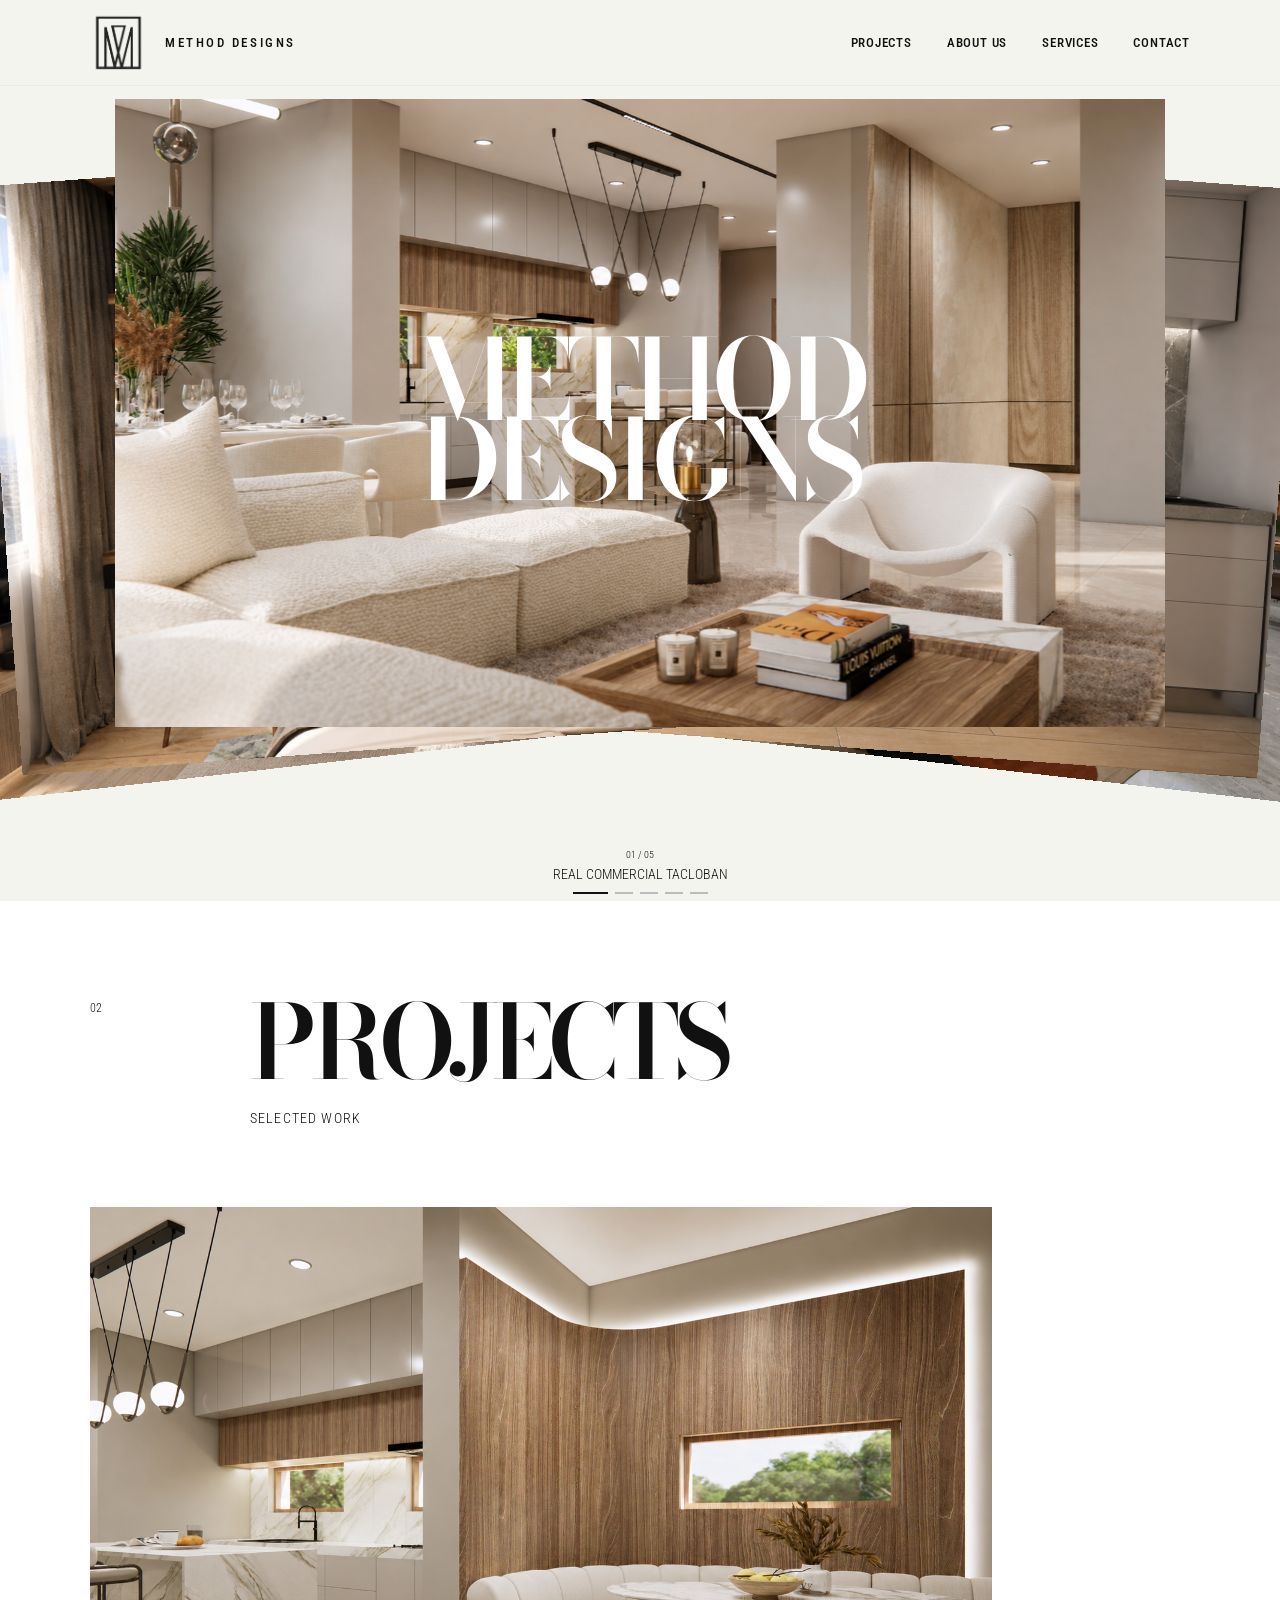
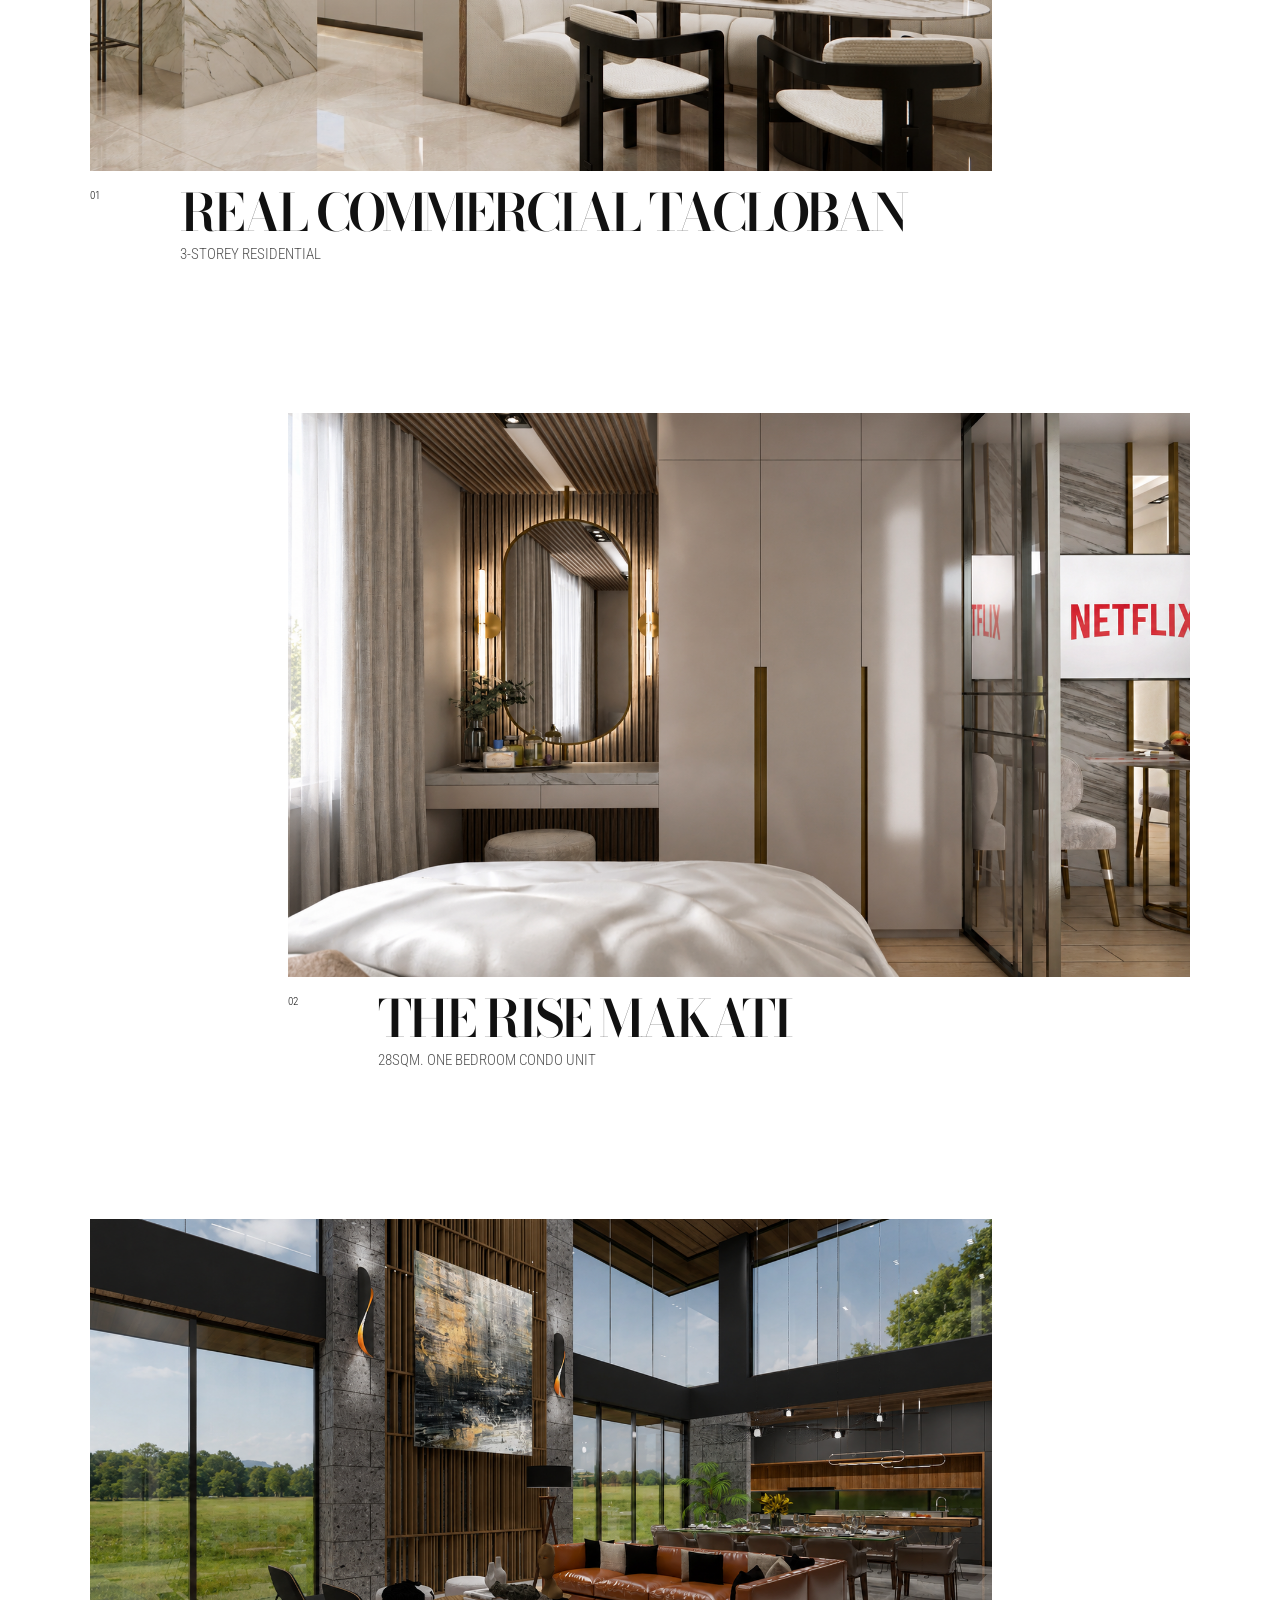
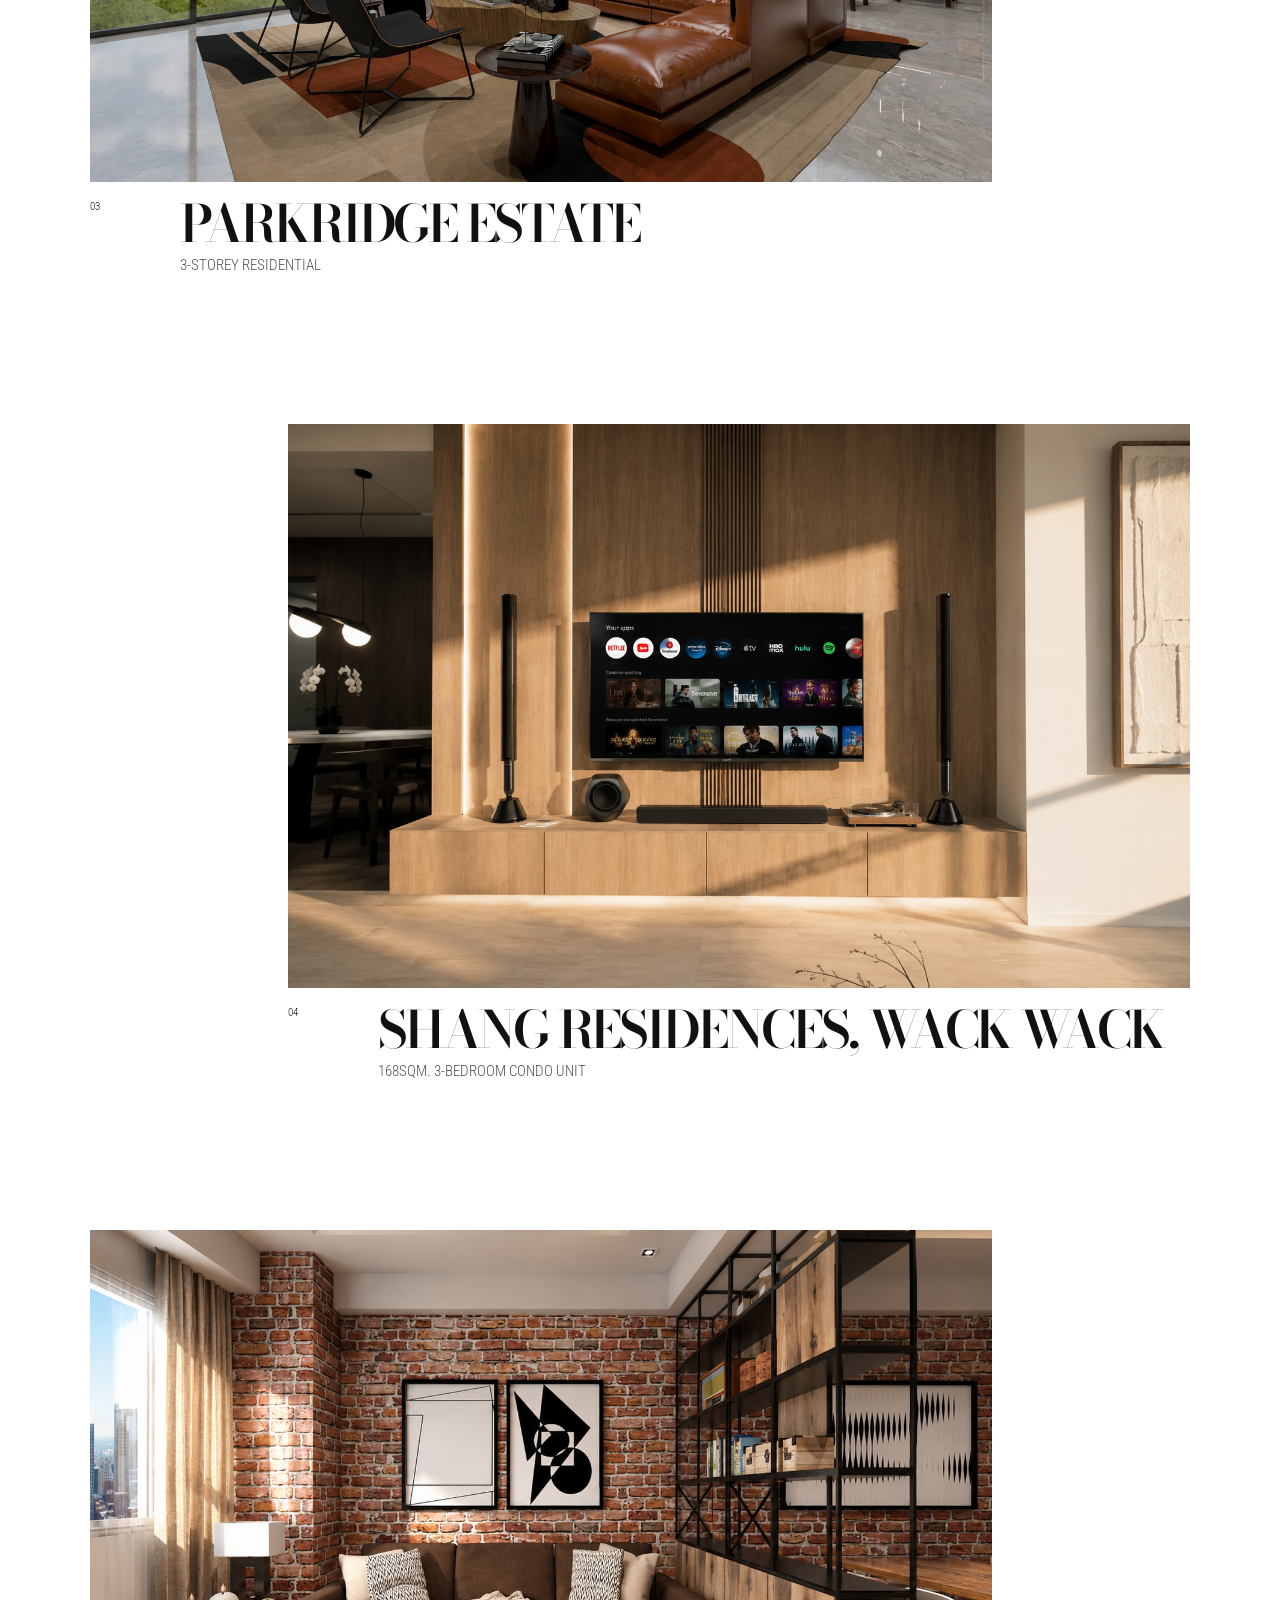
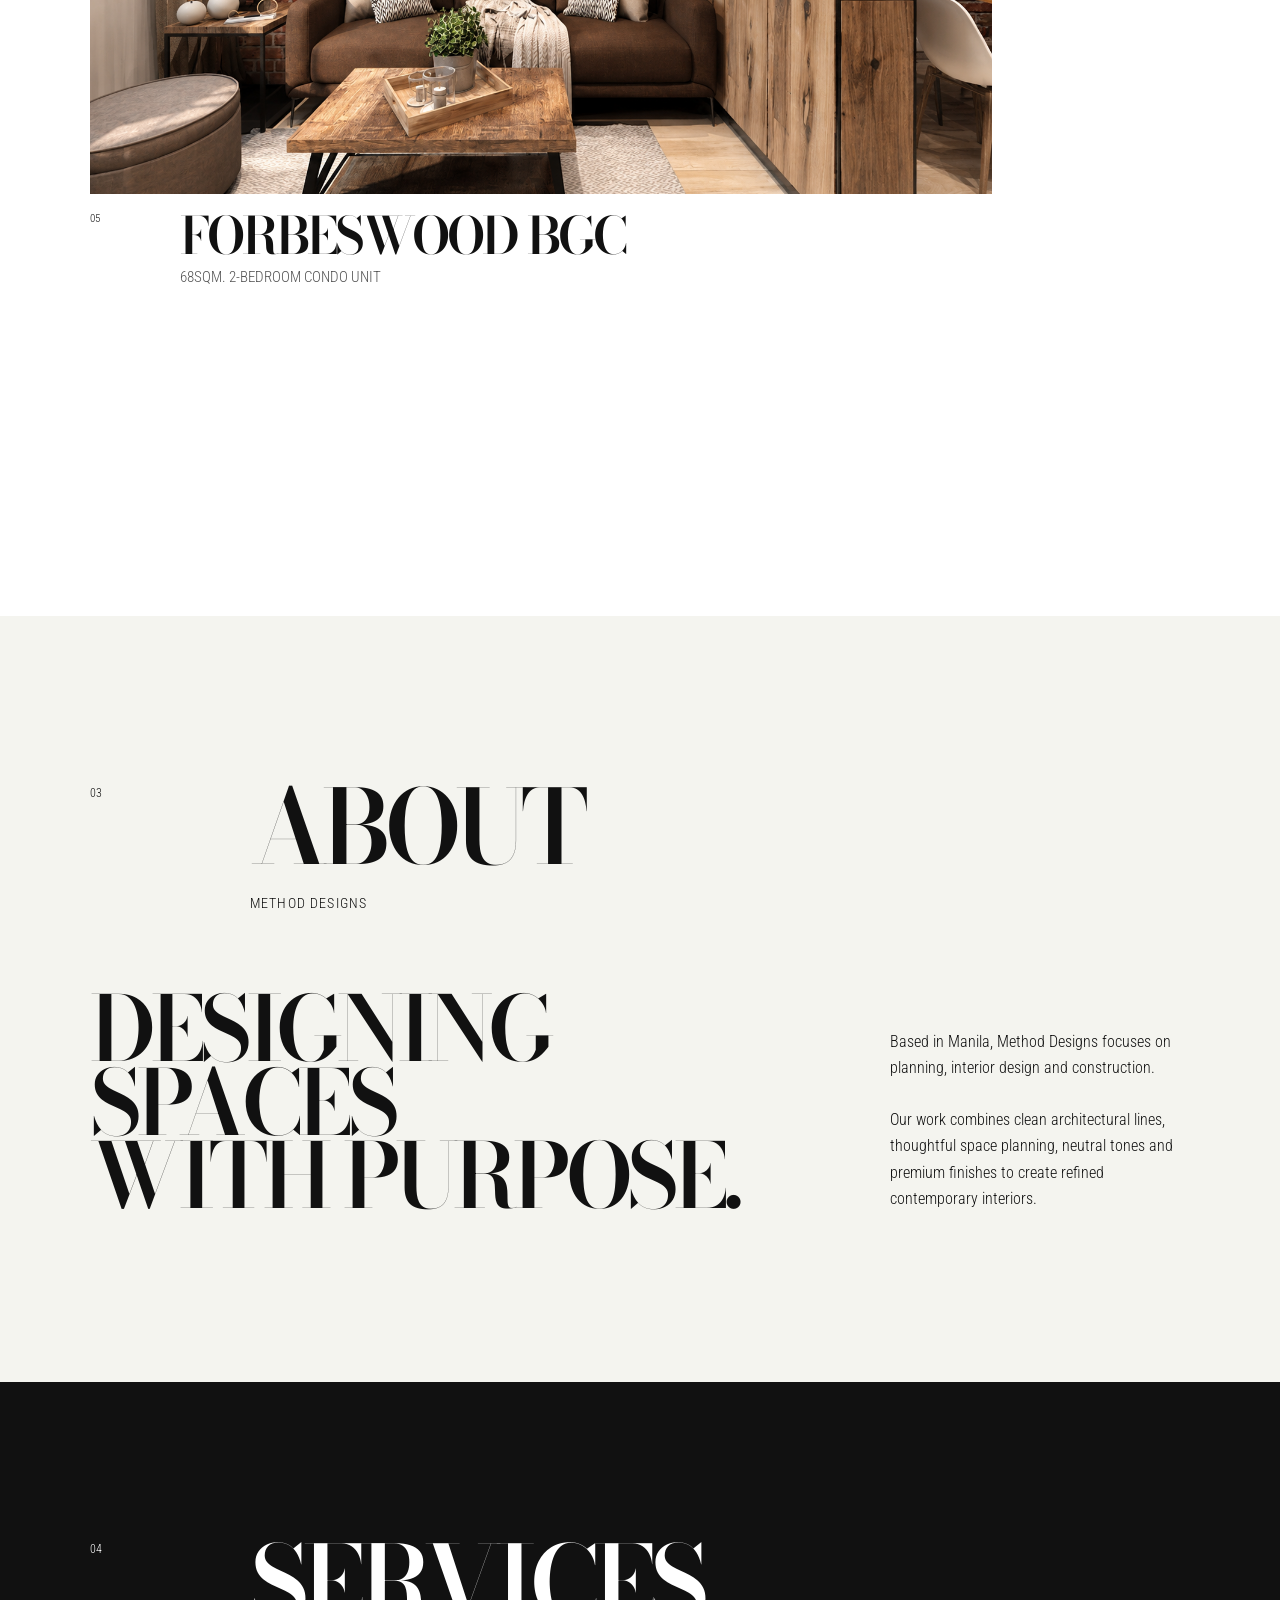
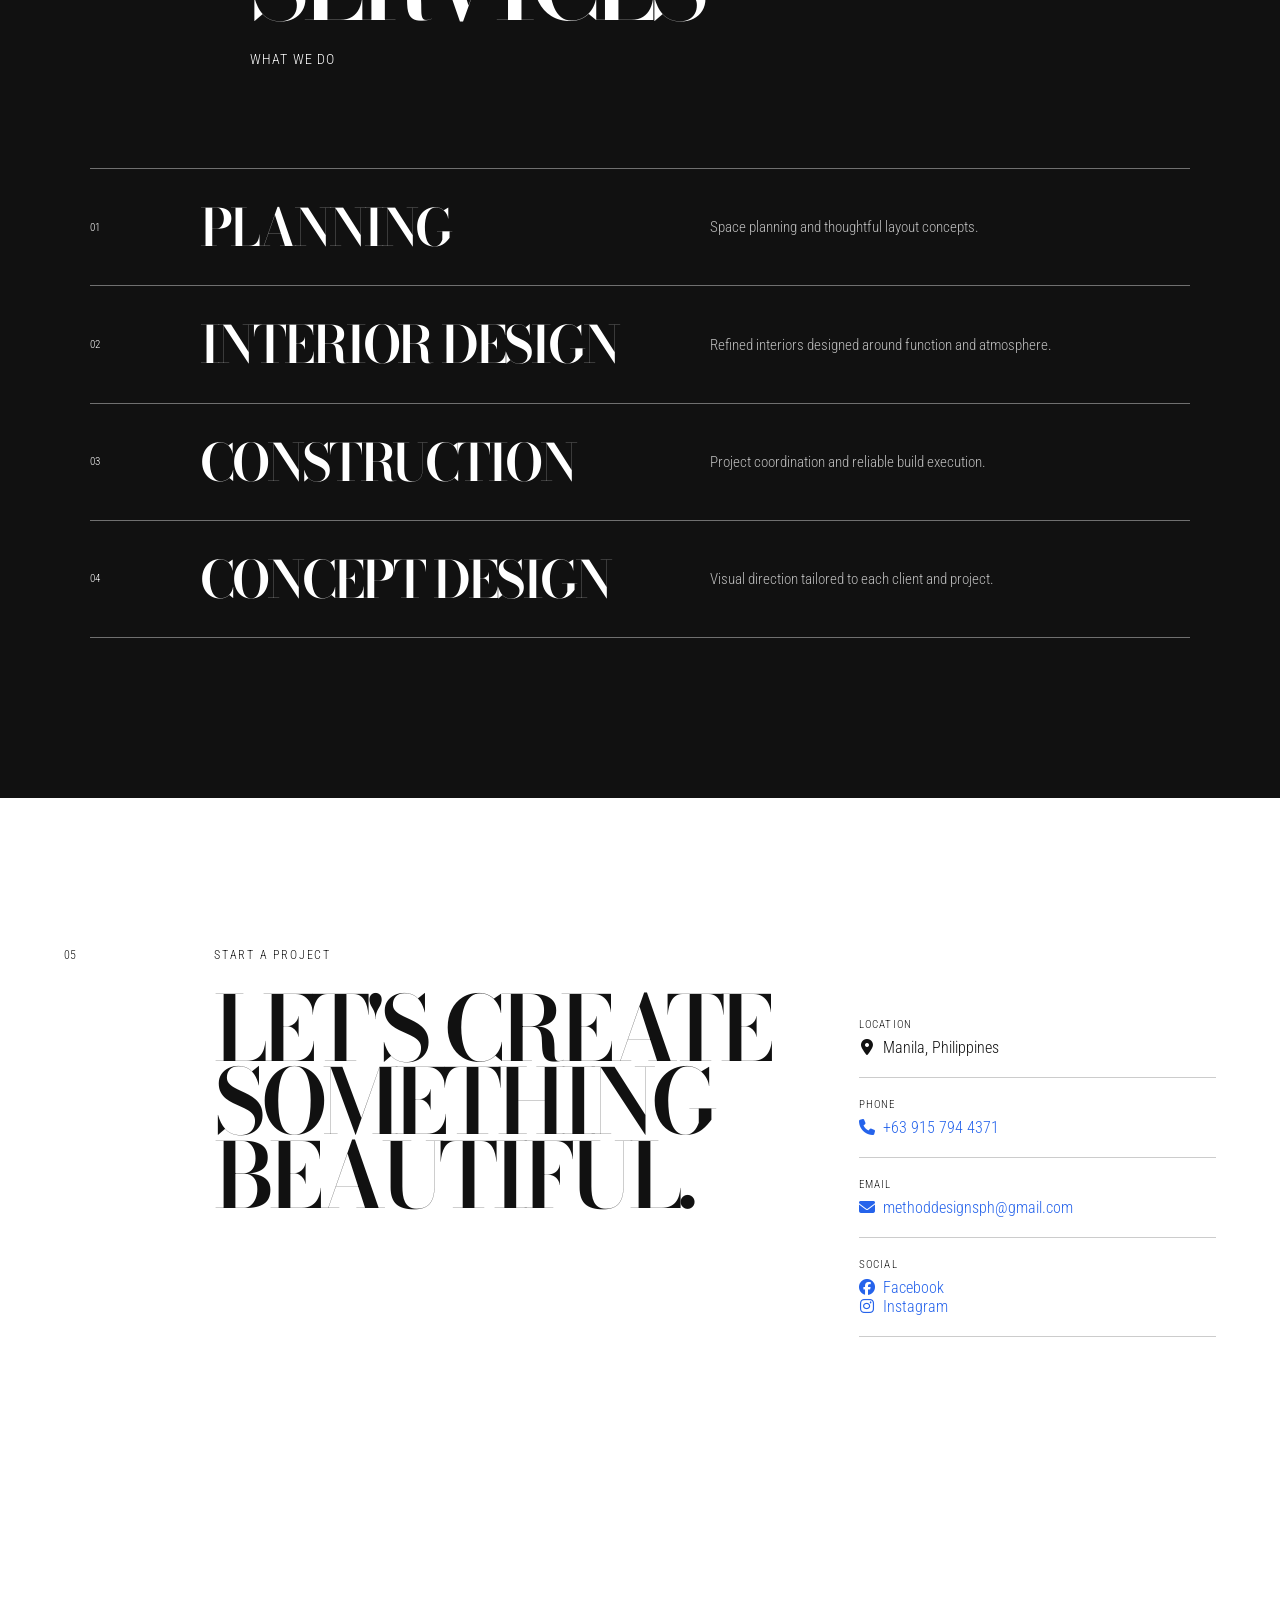
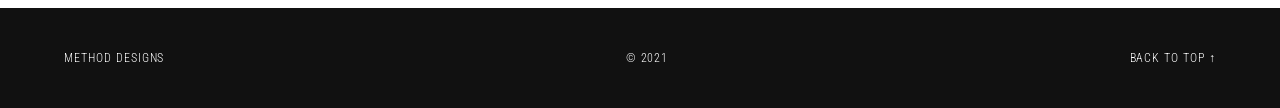
==== commit 56f3c8b4: "link" ====
--- a/index.html
+++ b/index.html
@@ -185,6 +185,7 @@
             >
 
                 <div class="project-photo">
+
                     <img
                         src="images/projects/3.1.png"
                         alt="Real Commercial Tacloban"
@@ -193,7 +194,9 @@
                     <div class="project-view">
                         VIEW PROJECT
                     </div>
-                </div>
+
+                </div>
+
 
                 <div class="project-meta">
 
@@ -216,6 +219,7 @@
             >
 
                 <div class="project-photo">
+
                     <img
                         src="images/projects/5.1.png"
                         alt="The Rise Makati"
@@ -224,7 +228,9 @@
                     <div class="project-view">
                         VIEW PROJECT
                     </div>
-                </div>
+
+                </div>
+
 
                 <div class="project-meta">
 
@@ -247,6 +253,7 @@
             >
 
                 <div class="project-photo">
+
                     <img
                         src="images/projects/2.1.png"
                         alt="Parkridge Estate"
@@ -255,7 +262,9 @@
                     <div class="project-view">
                         VIEW PROJECT
                     </div>
-                </div>
+
+                </div>
+
 
                 <div class="project-meta">
 
@@ -278,6 +287,7 @@
             >
 
                 <div class="project-photo">
+
                     <img
                         src="images/projects/4.1.png"
                         alt="Shang Residences Wack Wack"
@@ -286,7 +296,9 @@
                     <div class="project-view">
                         VIEW PROJECT
                     </div>
-                </div>
+
+                </div>
+
 
                 <div class="project-meta">
 
@@ -309,6 +321,7 @@
             >
 
                 <div class="project-photo">
+
                     <img
                         src="images/projects/1.0.png"
                         alt="Forbeswood BGC"
@@ -317,7 +330,9 @@
                     <div class="project-view">
                         VIEW PROJECT
                     </div>
-                </div>
+
+                </div>
+
 
                 <div class="project-meta">
 
@@ -355,11 +370,14 @@
         <div class="about-layout">
 
             <div class="about-main">
+
                 <h2>
                     DESIGNING SPACES<br>
                     WITH PURPOSE.
                 </h2>
-            </div>
+
+            </div>
+
 
             <div class="about-copy">
 
@@ -450,29 +468,47 @@
 
         <div class="contact-details">
 
+            <!-- LOCATION -->
             <div>
                 <span>LOCATION</span>
-                <p>Manila, Philippines</p>
-            </div>
-
+
+                <div class="contact-info">
+                    <i class="fa-solid fa-location-dot"></i>
+                    <span>Manila, Philippines</span>
+                </div>
+            </div>
+
+
+            <!-- PHONE -->
             <div>
                 <span>PHONE</span>
-                <p>+63 915 794 4371</p>
-            </div>
-
+
+                <a
+                    class="contact-link"
+                    href="tel:+639157944371"
+                >
+                    <i class="fa-solid fa-phone"></i>
+                    <span>+63 915 794 4371</span>
+                </a>
+            </div>
+
+
+            <!-- EMAIL -->
             <div>
-
                 <span>EMAIL</span>
 
-                <a href="mailto:methoddesignsph@gmail.com">
+                <a
+                    class="contact-link"
+                    href="mailto:methoddesignsph@gmail.com"
+                >
                     <i class="fa-solid fa-envelope"></i>
                     <span>methoddesignsph@gmail.com</span>
                 </a>
-
-            </div>
-
+            </div>
+
+
+            <!-- SOCIAL -->
             <div>
-
                 <span>SOCIAL</span>
 
                 <a
@@ -492,7 +528,6 @@
                     <i class="fa-brands fa-instagram"></i>
                     <span>Instagram</span>
                 </a>
-
             </div>
 
         </div>
@@ -536,11 +571,13 @@
 
 
             <div class="gallery-left">
+
                 <img
                     id="galleryMainImage"
                     src=""
                     alt=""
                 >
+
             </div>
 
 
@@ -562,4 +599,5 @@
     <script src="js/script.js"></script>
 
 </body>
+
 </html>
--- a/css/style.css
+++ b/css/style.css
@@ -558,8 +558,7 @@
     width: min(1100px, 90%);
     margin: auto;
 
-    border-top:
-        1px solid rgba(255, 255, 255, 0.4);
+    border-top: 1px solid rgba(255, 255, 255, 0.4);
 }
 
 .service-row {
@@ -570,8 +569,7 @@
 
     padding: 35px 0;
 
-    border-bottom:
-        1px solid rgba(255, 255, 255, 0.4);
+    border-bottom: 1px solid rgba(255, 255, 255, 0.4);
 }
 
 .service-row > span {
@@ -640,6 +638,26 @@
     font-size: 1rem;
 }
 
+
+/* NON-CLICKABLE LOCATION */
+
+.contact-info {
+    display: flex;
+    align-items: center;
+    gap: 8px;
+
+    font-size: 1rem;
+    color: #111;
+}
+
+.contact-info i {
+    width: 16px;
+    text-align: center;
+}
+
+
+/* CLICKABLE CONTACT LINKS */
+
 .contact-details a {
     display: flex;
     align-items: center;
@@ -779,9 +797,7 @@
 .gallery-right h2 {
     margin: 20px 0;
 
-    font-size:
-        clamp(2.5rem, 4vw, 4.5rem);
-
+    font-size: clamp(2.5rem, 4vw, 4.5rem);
     line-height: 0.9;
 }
 
@@ -797,8 +813,7 @@
     padding: 0;
     background: none;
 
-    border:
-        1px solid transparent;
+    border: 1px solid transparent;
 
     cursor: pointer;
     overflow: hidden;
@@ -1150,8 +1165,7 @@
         width: 100%;
         padding: 25px 5%;
 
-        background:
-            rgba(244, 244, 239, 0.98);
+        background: rgba(244, 244, 239, 0.98);
 
         display: none;
         flex-direction: column;
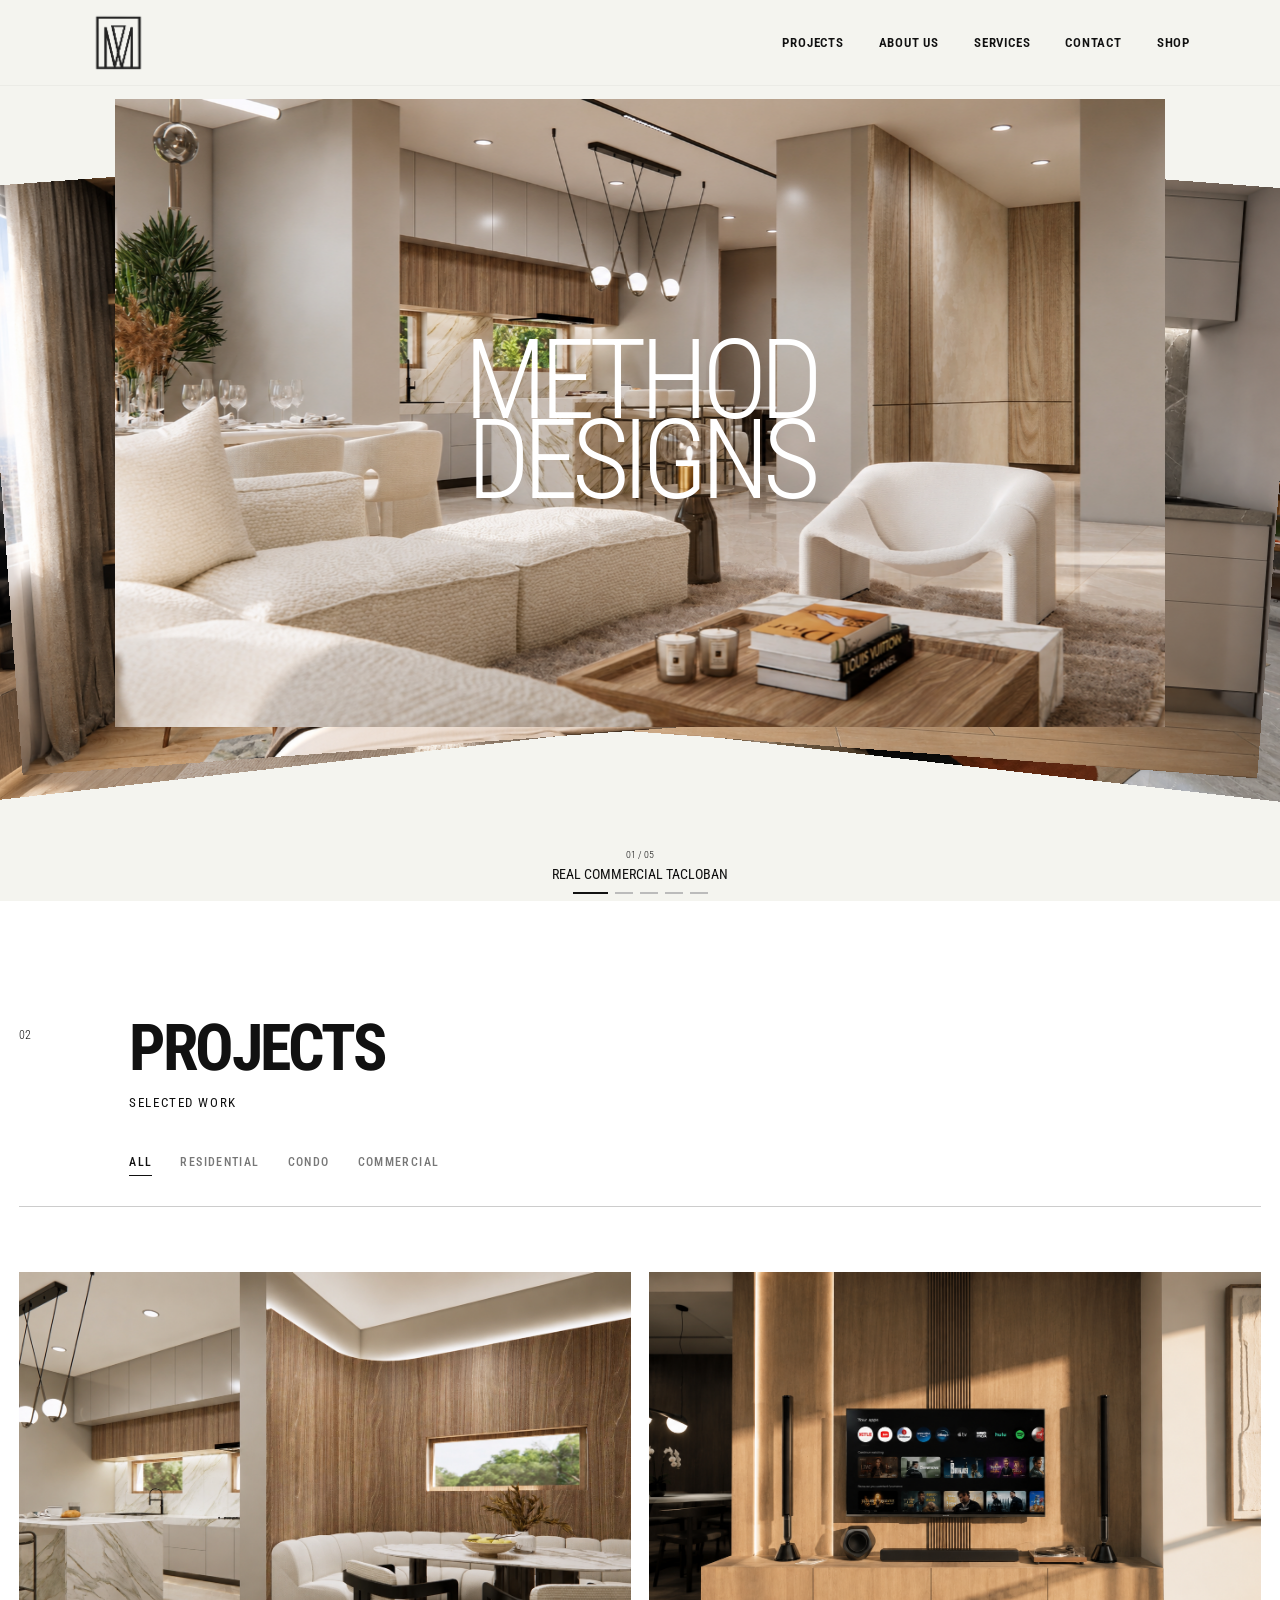
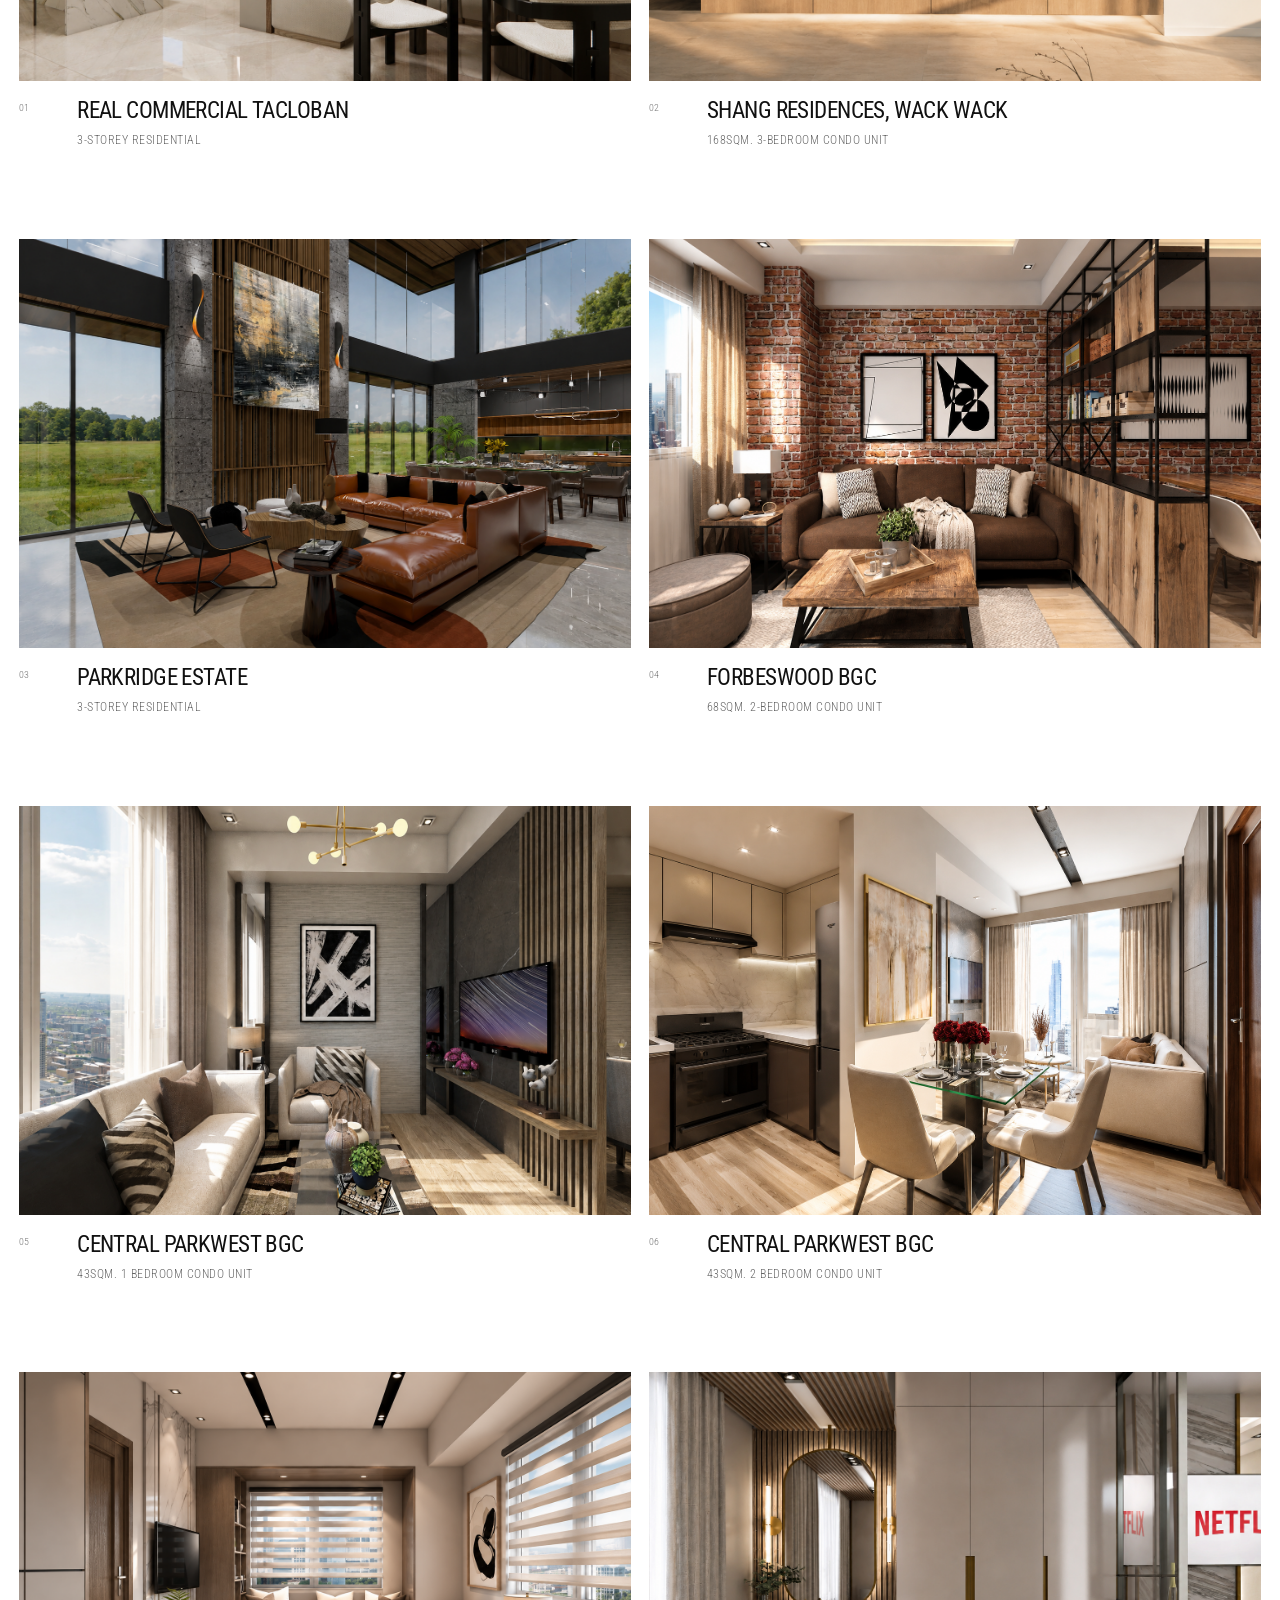
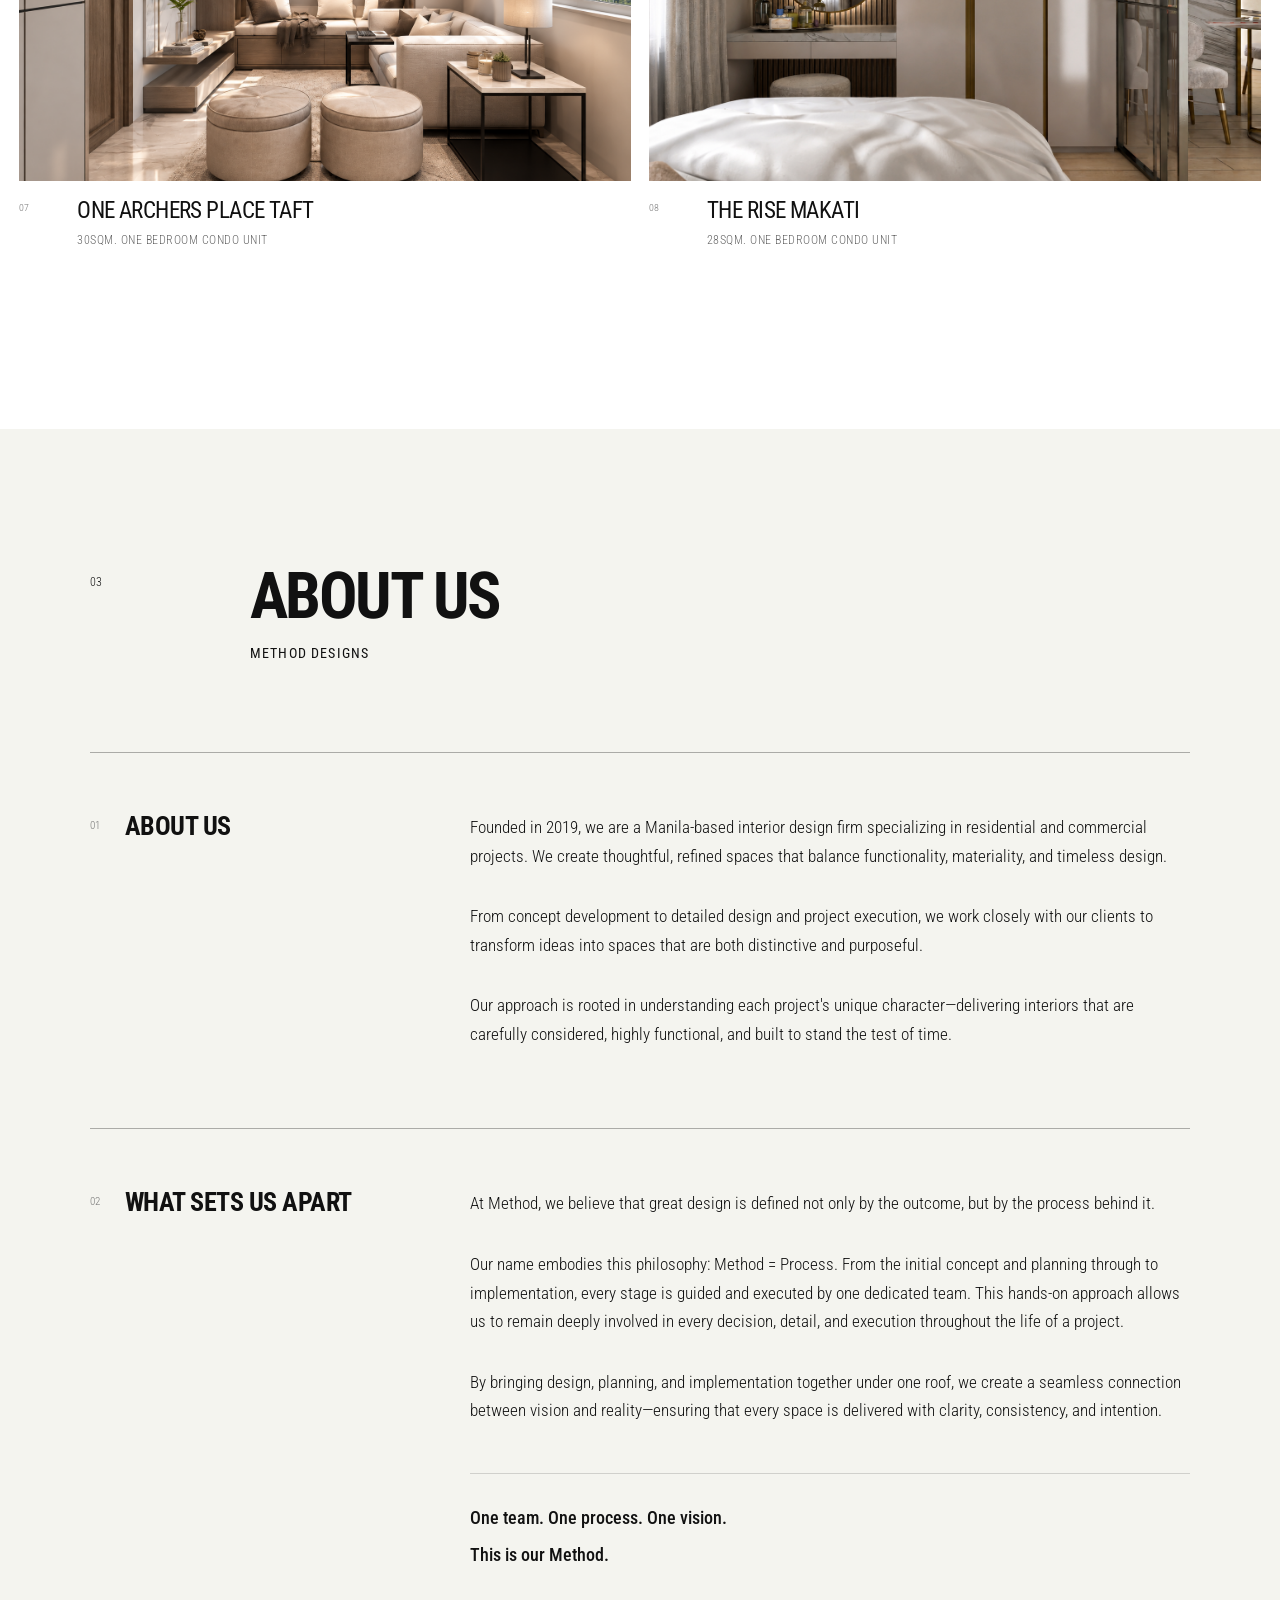
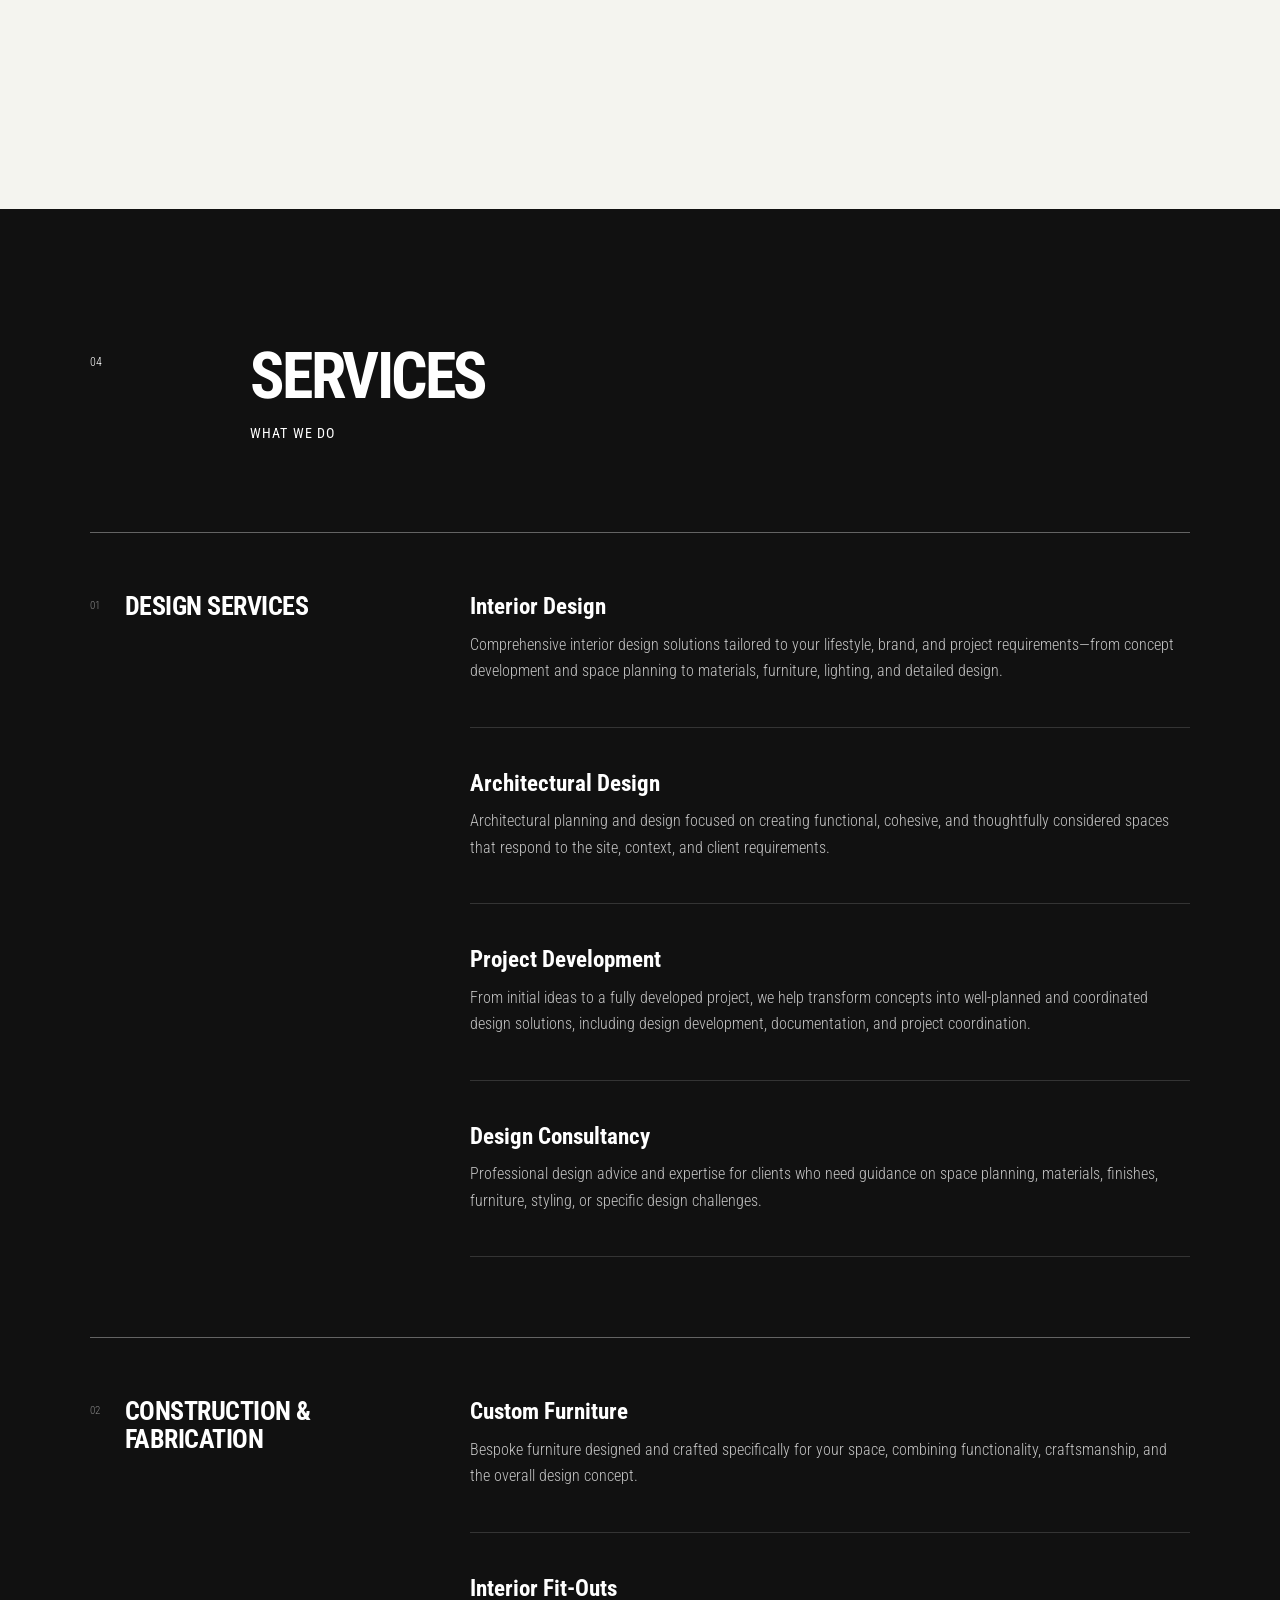
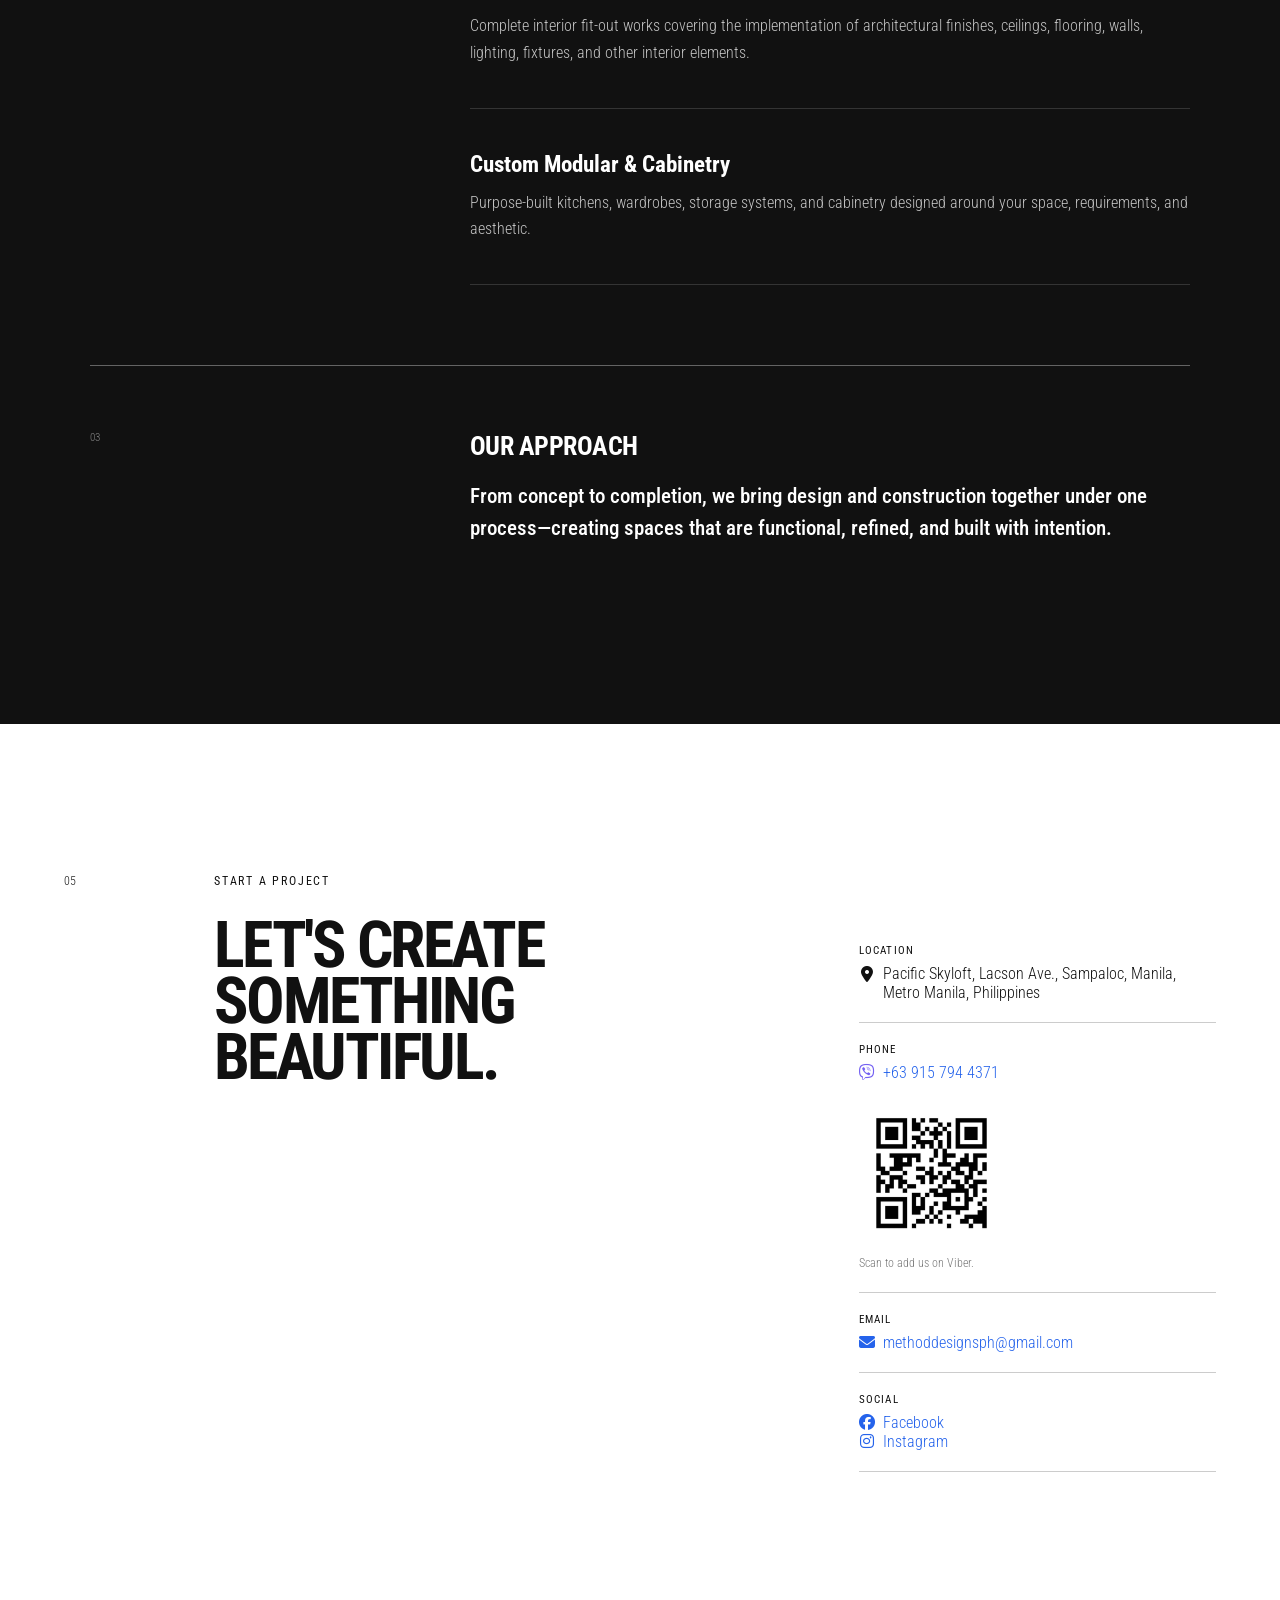
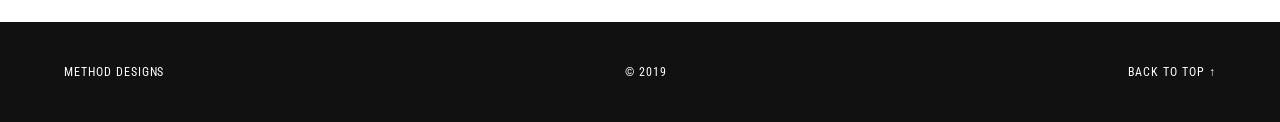
==== commit c122c8a7: "Final" ====
--- a/index.html
+++ b/index.html
@@ -7,137 +7,274 @@
 
     <title>Method Designs</title>
 
-    <!-- SOCIAL / LINK PREVIEW -->
+    <!-- SOCIAL PREVIEW -->
     <meta property="og:title" content="Method Designs">
-    <meta property="og:description" content="Planning · Interior Design · Construction">
+    <meta
+        property="og:description"
+        content="Interior Design · Architectural Design · Construction & Fabrication"
+    >
     <meta property="og:type" content="website">
-    <meta property="og:url" content="https://gab12-star.github.io/Method-Design/">
-    <meta property="og:image" content="https://gab12-star.github.io/Method-Design/images/projects/3.1.png">
+    <meta
+        property="og:url"
+        content="https://gab12-star.github.io/Method-Design/"
+    >
+    <meta
+        property="og:image"
+        content="https://gab12-star.github.io/Method-Design/images/projects/3.1.png"
+    >
 
     <meta name="twitter:card" content="summary_large_image">
     <meta name="twitter:title" content="Method Designs">
-    <meta name="twitter:description" content="Planning · Interior Design · Construction">
-    <meta name="twitter:image" content="https://gab12-star.github.io/Method-Design/images/projects/3.1.png">
-
+    <meta
+        name="twitter:description"
+        content="Interior Design · Architectural Design · Construction & Fabrication"
+    >
+    <meta
+        name="twitter:image"
+        content="https://gab12-star.github.io/Method-Design/images/projects/3.1.png"
+    >
+
+    <!-- FAVICON -->
     <link rel="icon" href="images/favicon.ico">
 
+    <!-- FONT -->
     <link rel="preconnect" href="https://fonts.googleapis.com">
     <link rel="preconnect" href="https://fonts.gstatic.com" crossorigin>
 
     <link
-        href="https://fonts.googleapis.com/css2?family=Bodoni+Moda:opsz,wght@6..96,400;6..96,500;6..96,600&family=Roboto+Condensed:wght@300;400;500;600&display=swap"
+        href="https://fonts.googleapis.com/css2?family=Roboto+Condensed:wght@300;400;500;600;700&display=swap"
         rel="stylesheet"
     >
 
+    <!-- ICONS -->
     <link
         rel="stylesheet"
         href="https://cdnjs.cloudflare.com/ajax/libs/font-awesome/6.5.2/css/all.min.css"
     >
 
+    <!-- CSS -->
     <link rel="stylesheet" href="css/style.css">
 </head>
 
+
 <body class="intro-open">
 
-    <!-- INTRO -->
-    <div class="site-intro" id="siteIntro">
+
+    <!-- ==================================================
+         INTRO
+    =================================================== -->
+
+    <div
+        class="site-intro"
+        id="siteIntro"
+    >
+
         <div class="intro-content">
 
             <div class="intro-mark">
-                <img src="images/Method design logo.jpg" alt="Method Designs">
+
+                <img
+                    src="images/Method design logo.jpg"
+                    alt="Method Designs"
+                >
+
             </div>
 
             <div class="intro-line"></div>
 
-            <p>METHOD DESIGNS</p>
+            <p>
+                METHOD DESIGNS
+            </p>
 
         </div>
+
     </div>
 
 
-    <!-- NAV -->
+    <!-- ==================================================
+         NAVIGATION
+    =================================================== -->
+
     <nav class="site-nav">
+
         <div class="nav-inner">
 
-            <a href="#home" class="site-brand">
-                <img src="images/Method design logo.jpg" alt="Method Designs">
-                <span>METHOD DESIGNS</span>
+
+            <!-- LOGO -->
+
+            <a
+                href="#home"
+                class="site-brand"
+                aria-label="Method Designs Home"
+            >
+
+                <img
+                    src="images/Method design logo.jpg"
+                    alt="Method Designs"
+                >
+
             </a>
+
+
+            <!-- MOBILE MENU -->
 
             <button
                 class="mobile-menu-btn"
                 type="button"
                 aria-label="Open menu"
             >
+
                 <span></span>
                 <span></span>
+
             </button>
 
+
+            <!-- MENU -->
+
             <div class="site-menu">
-                <a href="#portfolio">PROJECTS</a>
-                <a href="#about">ABOUT US</a>
-                <a href="#services">SERVICES</a>
-                <a href="#contact">CONTACT</a>
+
+                <a href="#portfolio">
+                    PROJECTS
+                </a>
+
+                <a href="#about">
+                    ABOUT US
+                </a>
+
+                <a href="#services">
+                    SERVICES
+                </a>
+
+                <a href="#contact">
+                    CONTACT
+                </a>
+
+
+                <!-- SHOP -->
+
+                <button
+                    class="shop-nav-button"
+                    id="shopButton"
+                    type="button"
+                    aria-label="Open Method Designs shop"
+                >
+                    SHOP
+                </button>
+
             </div>
 
         </div>
+
     </nav>
 
 
-    <!-- HERO -->
-    <header id="home" class="hero">
+    <!-- ==================================================
+         HERO
+    =================================================== -->
+
+    <header
+        id="home"
+        class="hero"
+    >
 
         <div class="hero-stage">
 
-            <!-- 01 REAL COMMERCIAL TACLOBAN -->
-            <div class="hero-card active" data-index="0">
+
+            <!-- HERO 01 -->
+
+            <div
+                class="hero-card active"
+                data-index="0"
+            >
+
                 <img
                     src="images/projects/3.2.png"
                     alt="Real Commercial Tacloban"
                 >
-            </div>
-
-            <!-- 02 THE RISE MAKATI -->
-            <div class="hero-card next" data-index="1">
+
+            </div>
+
+
+            <!-- HERO 02 -->
+
+            <div
+                class="hero-card next"
+                data-index="1"
+            >
+
                 <img
                     src="images/projects/5.5.png"
                     alt="The Rise Makati"
                 >
-            </div>
-
-            <!-- 03 PARKRIDGE ESTATE -->
-            <div class="hero-card far-next" data-index="2">
+
+            </div>
+
+
+            <!-- HERO 03 -->
+
+            <div
+                class="hero-card far-next"
+                data-index="2"
+            >
+
                 <img
                     src="images/projects/2.1.png"
                     alt="Parkridge Estate"
                 >
-            </div>
-
-            <!-- 04 SHANG RESIDENCES -->
-            <div class="hero-card far-prev" data-index="3">
+
+            </div>
+
+
+            <!-- HERO 04 -->
+
+            <div
+                class="hero-card far-prev"
+                data-index="3"
+            >
+
                 <img
                     src="images/projects/4.2.png"
                     alt="Shang Residences Wack Wack"
                 >
-            </div>
-
-            <!-- 05 FORBESWOOD BGC -->
-            <div class="hero-card prev" data-index="4">
+
+            </div>
+
+
+            <!-- HERO 05 -->
+
+            <div
+                class="hero-card prev"
+                data-index="4"
+            >
+
                 <img
                     src="images/projects/1.5.png"
                     alt="Forbeswood BGC"
                 >
-            </div>
+
+            </div>
+
+
+            <!-- HERO TITLE -->
 
             <div class="hero-name">
-                <span>METHOD</span>
-                <span>DESIGNS</span>
+
+                <span>
+                    METHOD
+                </span>
+
+                <span>
+                    DESIGNS
+                </span>
+
             </div>
 
         </div>
 
 
         <!-- HERO CAPTION -->
+
         <div class="hero-caption">
 
             <span class="hero-number">
@@ -148,12 +285,35 @@
                 REAL COMMERCIAL TACLOBAN
             </p>
 
+
             <div class="hero-dots">
-                <button class="active" type="button" aria-label="Project 1"></button>
-                <button type="button" aria-label="Project 2"></button>
-                <button type="button" aria-label="Project 3"></button>
-                <button type="button" aria-label="Project 4"></button>
-                <button type="button" aria-label="Project 5"></button>
+
+                <button
+                    class="active"
+                    type="button"
+                    aria-label="Project 1"
+                ></button>
+
+                <button
+                    type="button"
+                    aria-label="Project 2"
+                ></button>
+
+                <button
+                    type="button"
+                    aria-label="Project 3"
+                ></button>
+
+                <button
+                    type="button"
+                    aria-label="Project 4"
+                ></button>
+
+                <button
+                    type="button"
+                    aria-label="Project 5"
+                ></button>
+
             </div>
 
         </div>
@@ -161,50 +321,137 @@
     </header>
 
 
-    <!-- PROJECTS -->
-    <section id="portfolio" class="projects-section">
-
-        <header class="editorial-heading reveal">
-
-            <span>02</span>
-
-            <div>
-                <h2>PROJECTS</h2>
-                <p>SELECTED WORK</p>
-            </div>
-
-        </header>
-
-
-        <div class="projects-list">
-
-            <!-- 01 REAL COMMERCIAL TACLOBAN -->
+    <!-- ==================================================
+         PROJECTS
+    =================================================== -->
+
+    <section
+        id="portfolio"
+        class="projects-section"
+    >
+
+        <div class="projects-top reveal">
+
+            <div class="projects-heading">
+
+                <span class="projects-number">
+                    02
+                </span>
+
+
+                <div>
+
+                    <h2>
+                        PROJECTS
+                    </h2>
+
+                    <p>
+                        SELECTED WORK
+                    </p>
+
+                </div>
+
+            </div>
+
+
+            <!-- PROJECT FILTERS -->
+
+            <div class="project-filters">
+
+                <button
+                    class="project-filter active"
+                    type="button"
+                    data-filter="all"
+                >
+                    ALL
+                </button>
+
+                <button
+                    class="project-filter"
+                    type="button"
+                    data-filter="residential"
+                >
+                    RESIDENTIAL
+                </button>
+
+                <button
+                    class="project-filter"
+                    type="button"
+                    data-filter="condo"
+                >
+                    CONDO
+                </button>
+
+                <button
+                    class="project-filter"
+                    type="button"
+                    data-filter="commercial"
+                >
+                    COMMERCIAL
+                </button>
+
+            </div>
+
+        </div>
+
+
+        <!-- ==================================================
+             PROJECT GRID
+        =================================================== -->
+
+        <div class="projects-grid">
+
+
+            <!-- =========================
+                 01 REAL COMMERCIAL
+            ========================== -->
+
             <article
-                class="project-item project-card reveal"
+                class="project-grid-item project-card"
                 data-project="real-commercial-tacloban"
-            >
-
-                <div class="project-photo">
+                data-category="commercial"
+            >
+
+                <div class="project-grid-image">
 
                     <img
                         src="images/projects/3.1.png"
                         alt="Real Commercial Tacloban"
                     >
 
-                    <div class="project-view">
-                        VIEW PROJECT
-                    </div>
-
-                </div>
-
-
-                <div class="project-meta">
-
-                    <span>01</span>
-
-                    <div>
-                        <h3>REAL COMMERCIAL TACLOBAN</h3>
-                        <p>3-STOREY RESIDENTIAL</p>
+
+                    <div class="project-grid-overlay">
+
+                        <span>
+                            VIEW PROJECT
+                        </span>
+
+                        <i
+                            class="fa-solid fa-arrow-up-right-from-square"
+                        ></i>
+
+                    </div>
+
+                </div>
+
+
+                <div class="project-grid-info">
+
+                    <span class="project-grid-number">
+                        01
+                    </span>
+
+
+                    <div class="project-grid-copy">
+
+                        <h3>
+                            REAL COMMERCIAL TACLOBAN
+                        </h3>
+
+                        <p>
+                            3-STOREY RESIDENTIAL
+                        </p>
+
                     </div>
 
                 </div>
@@ -212,185 +459,792 @@
             </article>
 
 
-            <!-- 02 THE RISE MAKATI -->
+            <!-- =========================
+                 02 SHANG RESIDENCES
+            ========================== -->
+
             <article
-                class="project-item project-card offset-project reveal"
+                class="project-grid-item project-card"
+                data-project="shang-residences"
+                data-category="condo"
+            >
+
+                <div class="project-grid-image">
+
+                    <img
+                        src="images/projects/4.1.png"
+                        alt="Shang Residences Wack Wack"
+                    >
+
+
+                    <div class="project-grid-overlay">
+
+                        <span>
+                            VIEW PROJECT
+                        </span>
+
+                        <i
+                            class="fa-solid fa-arrow-up-right-from-square"
+                        ></i>
+
+                    </div>
+
+                </div>
+
+
+                <div class="project-grid-info">
+
+                    <span class="project-grid-number">
+                        02
+                    </span>
+
+
+                    <div class="project-grid-copy">
+
+                        <h3>
+                            SHANG RESIDENCES, WACK WACK
+                        </h3>
+
+                        <p>
+                            168SQM. 3-BEDROOM CONDO UNIT
+                        </p>
+
+                    </div>
+
+                </div>
+
+            </article>
+
+
+            <!-- =========================
+                 03 PARKRIDGE
+            ========================== -->
+
+            <article
+                class="project-grid-item project-card"
+                data-project="parkridge-estate"
+                data-category="residential"
+            >
+
+                <div class="project-grid-image">
+
+                    <img
+                        src="images/projects/2.1.png"
+                        alt="Parkridge Estate"
+                    >
+
+
+                    <div class="project-grid-overlay">
+
+                        <span>
+                            VIEW PROJECT
+                        </span>
+
+                        <i
+                            class="fa-solid fa-arrow-up-right-from-square"
+                        ></i>
+
+                    </div>
+
+                </div>
+
+
+                <div class="project-grid-info">
+
+                    <span class="project-grid-number">
+                        03
+                    </span>
+
+
+                    <div class="project-grid-copy">
+
+                        <h3>
+                            PARKRIDGE ESTATE
+                        </h3>
+
+                        <p>
+                            3-STOREY RESIDENTIAL
+                        </p>
+
+                    </div>
+
+                </div>
+
+            </article>
+
+
+            <!-- =========================
+                 04 FORBESWOOD
+            ========================== -->
+
+            <article
+                class="project-grid-item project-card"
+                data-project="forbeswood-bgc"
+                data-category="condo"
+            >
+
+                <div class="project-grid-image">
+
+                    <img
+                        src="images/projects/1.0.png"
+                        alt="Forbeswood BGC"
+                    >
+
+
+                    <div class="project-grid-overlay">
+
+                        <span>
+                            VIEW PROJECT
+                        </span>
+
+                        <i
+                            class="fa-solid fa-arrow-up-right-from-square"
+                        ></i>
+
+                    </div>
+
+                </div>
+
+
+                <div class="project-grid-info">
+
+                    <span class="project-grid-number">
+                        04
+                    </span>
+
+
+                    <div class="project-grid-copy">
+
+                        <h3>
+                            FORBESWOOD BGC
+                        </h3>
+
+                        <p>
+                            68SQM. 2-BEDROOM CONDO UNIT
+                        </p>
+
+                    </div>
+
+                </div>
+
+            </article>
+
+
+            <!-- =========================
+                 05 CENTRAL PARKWEST 1BR
+            ========================== -->
+
+            <article
+                class="project-grid-item project-card"
+                data-project="central-parkwest-1br"
+                data-category="condo"
+            >
+
+                <div class="project-grid-image">
+
+                    <img
+                        src="images/projects/6.1.png"
+                        alt="Central Parkwest BGC 1 Bedroom"
+                    >
+
+
+                    <div class="project-grid-overlay">
+
+                        <span>
+                            VIEW PROJECT
+                        </span>
+
+                        <i
+                            class="fa-solid fa-arrow-up-right-from-square"
+                        ></i>
+
+                    </div>
+
+                </div>
+
+
+                <div class="project-grid-info">
+
+                    <span class="project-grid-number">
+                        05
+                    </span>
+
+
+                    <div class="project-grid-copy">
+
+                        <h3>
+                            CENTRAL PARKWEST BGC
+                        </h3>
+
+                        <p>
+                            43SQM. 1 BEDROOM CONDO UNIT
+                        </p>
+
+                    </div>
+
+                </div>
+
+            </article>
+
+
+            <!-- =========================
+                 06 CENTRAL PARKWEST 2BR
+            ========================== -->
+
+            <article
+                class="project-grid-item project-card"
+                data-project="central-parkwest-2br"
+                data-category="condo"
+            >
+
+                <div class="project-grid-image">
+
+                    <img
+                        src="images/projects/7.1.png"
+                        alt="Central Parkwest BGC 2 Bedroom"
+                    >
+
+
+                    <div class="project-grid-overlay">
+
+                        <span>
+                            VIEW PROJECT
+                        </span>
+
+                        <i
+                            class="fa-solid fa-arrow-up-right-from-square"
+                        ></i>
+
+                    </div>
+
+                </div>
+
+
+                <div class="project-grid-info">
+
+                    <span class="project-grid-number">
+                        06
+                    </span>
+
+
+                    <div class="project-grid-copy">
+
+                        <h3>
+                            CENTRAL PARKWEST BGC
+                        </h3>
+
+                        <p>
+                            43SQM. 2 BEDROOM CONDO UNIT
+                        </p>
+
+                    </div>
+
+                </div>
+
+            </article>
+
+
+            <!-- =========================
+                 07 ONE ARCHERS PLACE
+            ========================== -->
+
+            <article
+                class="project-grid-item project-card"
+                data-project="one-archers-place-taft"
+                data-category="condo"
+            >
+
+                <div class="project-grid-image">
+
+                    <img
+                        src="images/projects/8.1.png"
+                        alt="One Archers Place Taft"
+                    >
+
+
+                    <div class="project-grid-overlay">
+
+                        <span>
+                            VIEW PROJECT
+                        </span>
+
+                        <i
+                            class="fa-solid fa-arrow-up-right-from-square"
+                        ></i>
+
+                    </div>
+
+                </div>
+
+
+                <div class="project-grid-info">
+
+                    <span class="project-grid-number">
+                        07
+                    </span>
+
+
+                    <div class="project-grid-copy">
+
+                        <h3>
+                            ONE ARCHERS PLACE TAFT
+                        </h3>
+
+                        <p>
+                            30SQM. ONE BEDROOM CONDO UNIT
+                        </p>
+
+                    </div>
+
+                </div>
+
+            </article>
+
+
+            <!-- =========================
+                 08 THE RISE MAKATI
+            ========================== -->
+
+            <article
+                class="project-grid-item project-card"
                 data-project="the-rise-makati"
-            >
-
-                <div class="project-photo">
+                data-category="condo"
+            >
+
+                <div class="project-grid-image">
 
                     <img
                         src="images/projects/5.1.png"
                         alt="The Rise Makati"
                     >
 
-                    <div class="project-view">
-                        VIEW PROJECT
-                    </div>
-
-                </div>
-
-
-                <div class="project-meta">
-
-                    <span>02</span>
-
-                    <div>
-                        <h3>THE RISE MAKATI</h3>
-                        <p>28SQM. ONE BEDROOM CONDO UNIT</p>
+
+                    <div class="project-grid-overlay">
+
+                        <span>
+                            VIEW PROJECT
+                        </span>
+
+                        <i
+                            class="fa-solid fa-arrow-up-right-from-square"
+                        ></i>
+
+                    </div>
+
+                </div>
+
+
+                <div class="project-grid-info">
+
+                    <span class="project-grid-number">
+                        08
+                    </span>
+
+
+                    <div class="project-grid-copy">
+
+                        <h3>
+                            THE RISE MAKATI
+                        </h3>
+
+                        <p>
+                            28SQM. ONE BEDROOM CONDO UNIT
+                        </p>
+
                     </div>
 
                 </div>
 
             </article>
 
-
-            <!-- 03 PARKRIDGE ESTATE -->
-            <article
-                class="project-item project-card reveal"
-                data-project="parkridge-estate"
-            >
-
-                <div class="project-photo">
-
-                    <img
-                        src="images/projects/2.1.png"
-                        alt="Parkridge Estate"
-                    >
-
-                    <div class="project-view">
-                        VIEW PROJECT
-                    </div>
-
-                </div>
-
-
-                <div class="project-meta">
-
-                    <span>03</span>
-
-                    <div>
-                        <h3>PARKRIDGE ESTATE</h3>
-                        <p>3-STOREY RESIDENTIAL</p>
-                    </div>
-
-                </div>
-
-            </article>
-
-
-            <!-- 04 SHANG RESIDENCES -->
-            <article
-                class="project-item project-card offset-project reveal"
-                data-project="shang-residences"
-            >
-
-                <div class="project-photo">
-
-                    <img
-                        src="images/projects/4.1.png"
-                        alt="Shang Residences Wack Wack"
-                    >
-
-                    <div class="project-view">
-                        VIEW PROJECT
-                    </div>
-
-                </div>
-
-
-                <div class="project-meta">
-
-                    <span>04</span>
-
-                    <div>
-                        <h3>SHANG RESIDENCES, WACK WACK</h3>
-                        <p>168SQM. 3-BEDROOM CONDO UNIT</p>
-                    </div>
-
-                </div>
-
-            </article>
-
-
-            <!-- 05 FORBESWOOD BGC -->
-            <article
-                class="project-item project-card reveal"
-                data-project="forbeswood-bgc"
-            >
-
-                <div class="project-photo">
-
-                    <img
-                        src="images/projects/1.0.png"
-                        alt="Forbeswood BGC"
-                    >
-
-                    <div class="project-view">
-                        VIEW PROJECT
-                    </div>
-
-                </div>
-
-
-                <div class="project-meta">
-
-                    <span>05</span>
-
-                    <div>
-                        <h3>FORBESWOOD BGC</h3>
-                        <p>68SQM. 2-BEDROOM CONDO UNIT</p>
-                    </div>
-
-                </div>
-
-            </article>
-
         </div>
 
     </section>
 
 
-    <!-- ABOUT -->
-    <section id="about" class="about-section reveal">
+    <!-- ==================================================
+         ABOUT US
+    =================================================== -->
+
+    <section
+        id="about"
+        class="about-section reveal"
+    >
 
         <header class="editorial-heading">
 
-            <span>03</span>
+            <span>
+                03
+            </span>
+
 
             <div>
-                <h2>ABOUT</h2>
-                <p>METHOD DESIGNS</p>
+
+                <h2>
+                    ABOUT US
+                </h2>
+
+                <p>
+                    METHOD DESIGNS
+                </p>
+
             </div>
 
         </header>
 
 
-        <div class="about-layout">
-
-            <div class="about-main">
+        <div class="about-content">
+
+
+            <!-- ABOUT -->
+
+            <div class="about-block">
+
+                <div class="about-block-title">
+
+                    <span>
+                        01
+                    </span>
+
+                    <h3>
+                        ABOUT US
+                    </h3>
+
+                </div>
+
+
+                <div class="about-text">
+
+                    <p>
+                        Founded in 2019, we are a Manila-based
+                        interior design firm specializing in
+                        residential and commercial projects.
+                        We create thoughtful, refined spaces
+                        that balance functionality,
+                        materiality, and timeless design.
+                    </p>
+
+                    <p>
+                        From concept development to detailed
+                        design and project execution, we work
+                        closely with our clients to transform
+                        ideas into spaces that are both
+                        distinctive and purposeful.
+                    </p>
+
+                    <p>
+                        Our approach is rooted in understanding
+                        each project's unique character—delivering
+                        interiors that are carefully considered,
+                        highly functional, and built to stand
+                        the test of time.
+                    </p>
+
+                </div>
+
+            </div>
+
+
+            <!-- WHAT SETS US APART -->
+
+            <div class="about-block">
+
+                <div class="about-block-title">
+
+                    <span>
+                        02
+                    </span>
+
+                    <h3>
+                        WHAT SETS US APART
+                    </h3>
+
+                </div>
+
+
+                <div class="about-text">
+
+                    <p>
+                        At Method, we believe that great design
+                        is defined not only by the outcome,
+                        but by the process behind it.
+                    </p>
+
+                    <p>
+                        Our name embodies this philosophy:
+                        Method = Process. From the initial
+                        concept and planning through to
+                        implementation, every stage is guided
+                        and executed by one dedicated team.
+                        This hands-on approach allows us to
+                        remain deeply involved in every decision,
+                        detail, and execution throughout the
+                        life of a project.
+                    </p>
+
+                    <p>
+                        By bringing design, planning, and
+                        implementation together under one roof,
+                        we create a seamless connection between
+                        vision and reality—ensuring that every
+                        space is delivered with clarity,
+                        consistency, and intention.
+                    </p>
+
+
+                    <div class="about-statement">
+
+                        <p>
+                            One team. One process. One vision.
+                        </p>
+
+                        <p>
+                            This is our Method.
+                        </p>
+
+                    </div>
+
+                </div>
+
+            </div>
+
+        </div>
+
+    </section>
+
+
+    <!-- ==================================================
+         SERVICES
+    =================================================== -->
+
+    <section
+        id="services"
+        class="services-section reveal"
+    >
+
+        <header class="editorial-heading">
+
+            <span>
+                04
+            </span>
+
+
+            <div>
 
                 <h2>
-                    DESIGNING SPACES<br>
-                    WITH PURPOSE.
+                    SERVICES
                 </h2>
 
-            </div>
-
-
-            <div class="about-copy">
-
                 <p>
-                    Based in Manila, Method Designs focuses on planning,
-                    interior design and construction.
+                    WHAT WE DO
                 </p>
 
-                <p>
-                    Our work combines clean architectural lines,
-                    thoughtful space planning, neutral tones and premium
-                    finishes to create refined contemporary interiors.
-                </p>
+            </div>
+
+        </header>
+
+
+        <div class="services-content">
+
+
+            <!-- =========================
+                 DESIGN SERVICES
+            ========================== -->
+
+            <div class="service-group">
+
+                <div class="service-group-title">
+
+                    <span>
+                        01
+                    </span>
+
+                    <h3>
+                        DESIGN SERVICES
+                    </h3>
+
+                </div>
+
+
+                <div class="service-details">
+
+
+                    <article class="service-item">
+
+                        <h4>
+                            Interior Design
+                        </h4>
+
+                        <p>
+                            Comprehensive interior design
+                            solutions tailored to your lifestyle,
+                            brand, and project requirements—from
+                            concept development and space planning
+                            to materials, furniture, lighting,
+                            and detailed design.
+                        </p>
+
+                    </article>
+
+
+                    <article class="service-item">
+
+                        <h4>
+                            Architectural Design
+                        </h4>
+
+                        <p>
+                            Architectural planning and design
+                            focused on creating functional,
+                            cohesive, and thoughtfully considered
+                            spaces that respond to the site,
+                            context, and client requirements.
+                        </p>
+
+                    </article>
+
+
+                    <article class="service-item">
+
+                        <h4>
+                            Project Development
+                        </h4>
+
+                        <p>
+                            From initial ideas to a fully
+                            developed project, we help transform
+                            concepts into well-planned and
+                            coordinated design solutions,
+                            including design development,
+                            documentation, and project coordination.
+                        </p>
+
+                    </article>
+
+
+                    <article class="service-item">
+
+                        <h4>
+                            Design Consultancy
+                        </h4>
+
+                        <p>
+                            Professional design advice and
+                            expertise for clients who need
+                            guidance on space planning, materials,
+                            finishes, furniture, styling, or
+                            specific design challenges.
+                        </p>
+
+                    </article>
+
+                </div>
+
+            </div>
+
+
+            <!-- =========================
+                 CONSTRUCTION & FABRICATION
+            ========================== -->
+
+            <div class="service-group">
+
+                <div class="service-group-title">
+
+                    <span>
+                        02
+                    </span>
+
+                    <h3>
+                        CONSTRUCTION &amp; FABRICATION
+                    </h3>
+
+                </div>
+
+
+                <div class="service-details">
+
+
+                    <article class="service-item">
+
+                        <h4>
+                            Custom Furniture
+                        </h4>
+
+                        <p>
+                            Bespoke furniture designed and
+                            crafted specifically for your space,
+                            combining functionality,
+                            craftsmanship, and the overall
+                            design concept.
+                        </p>
+
+                    </article>
+
+
+                    <article class="service-item">
+
+                        <h4>
+                            Interior Fit-Outs
+                        </h4>
+
+                        <p>
+                            Complete interior fit-out works
+                            covering the implementation of
+                            architectural finishes, ceilings,
+                            flooring, walls, lighting, fixtures,
+                            and other interior elements.
+                        </p>
+
+                    </article>
+
+
+                    <article class="service-item">
+
+                        <h4>
+                            Custom Modular &amp; Cabinetry
+                        </h4>
+
+                        <p>
+                            Purpose-built kitchens, wardrobes,
+                            storage systems, and cabinetry
+                            designed around your space,
+                            requirements, and aesthetic.
+                        </p>
+
+                    </article>
+
+                </div>
+
+            </div>
+
+
+            <!-- =========================
+                 OUR APPROACH
+            ========================== -->
+
+            <div class="service-approach">
+
+                <span class="service-approach-number">
+                    03
+                </span>
+
+
+                <div>
+
+                    <h3>
+                        OUR APPROACH
+                    </h3>
+
+                    <p>
+                        From concept to completion, we bring
+                        design and construction together under
+                        one process—creating spaces that are
+                        functional, refined, and built with
+                        intention.
+                    </p>
+
+                </div>
 
             </div>
 
@@ -399,54 +1253,14 @@
     </section>
 
 
-    <!-- SERVICES -->
-    <section id="services" class="services-section reveal">
-
-        <header class="editorial-heading">
-
-            <span>04</span>
-
-            <div>
-                <h2>SERVICES</h2>
-                <p>WHAT WE DO</p>
-            </div>
-
-        </header>
-
-
-        <div class="services-list">
-
-            <div class="service-row">
-                <span>01</span>
-                <h3>PLANNING</h3>
-                <p>Space planning and thoughtful layout concepts.</p>
-            </div>
-
-            <div class="service-row">
-                <span>02</span>
-                <h3>INTERIOR DESIGN</h3>
-                <p>Refined interiors designed around function and atmosphere.</p>
-            </div>
-
-            <div class="service-row">
-                <span>03</span>
-                <h3>CONSTRUCTION</h3>
-                <p>Project coordination and reliable build execution.</p>
-            </div>
-
-            <div class="service-row">
-                <span>04</span>
-                <h3>CONCEPT DESIGN</h3>
-                <p>Visual direction tailored to each client and project.</p>
-            </div>
-
-        </div>
-
-    </section>
-
-
-    <!-- CONTACT -->
-    <section id="contact" class="contact-section">
+    <!-- ==================================================
+         CONTACT
+    =================================================== -->
+
+    <section
+        id="contact"
+        class="contact-section"
+    >
 
         <div class="contact-number">
             05
@@ -455,7 +1269,9 @@
 
         <div class="contact-main">
 
-            <p>START A PROJECT</p>
+            <p>
+                START A PROJECT
+            </p>
 
             <h2>
                 LET'S CREATE<br>
@@ -468,66 +1284,144 @@
 
         <div class="contact-details">
 
+
             <!-- LOCATION -->
+
             <div>
-                <span>LOCATION</span>
+
+                <span>
+                    LOCATION
+                </span>
+
 
                 <div class="contact-info">
-                    <i class="fa-solid fa-location-dot"></i>
-                    <span>Manila, Philippines</span>
-                </div>
-            </div>
-
-
-            <!-- PHONE -->
-            <div>
-                <span>PHONE</span>
+
+                    <i
+                        class="fa-solid fa-location-dot"
+                    ></i>
+
+                    <span>
+                        Pacific Skyloft, Lacson Ave.,
+                        Sampaloc, Manila,
+                        Metro Manila, Philippines
+                    </span>
+
+                </div>
+
+            </div>
+
+
+            <!-- PHONE / VIBER -->
+
+            <div class="contact-phone">
+
+                <span>
+                    PHONE
+                </span>
+
 
                 <a
                     class="contact-link"
                     href="tel:+639157944371"
                 >
-                    <i class="fa-solid fa-phone"></i>
-                    <span>+63 915 794 4371</span>
+
+                    <i
+                        class="fa-brands fa-viber"
+                    ></i>
+
+                    <span>
+                        +63 915 794 4371
+                    </span>
+
                 </a>
+
+
+                <div class="contact-qr-image">
+
+                    <img
+                        src="images/qr.jpg"
+                        alt="Method Designs Viber QR Code"
+                    >
+
+                </div>
+
+
+                <p class="contact-qr-text">
+                    Scan to add us on Viber.
+                </p>
+
             </div>
 
 
             <!-- EMAIL -->
+
             <div>
-                <span>EMAIL</span>
+
+                <span>
+                    EMAIL
+                </span>
+
 
                 <a
                     class="contact-link"
                     href="mailto:methoddesignsph@gmail.com"
                 >
-                    <i class="fa-solid fa-envelope"></i>
-                    <span>methoddesignsph@gmail.com</span>
+
+                    <i
+                        class="fa-solid fa-envelope"
+                    ></i>
+
+                    <span>
+                        methoddesignsph@gmail.com
+                    </span>
+
                 </a>
+
             </div>
 
 
             <!-- SOCIAL -->
+
             <div>
-                <span>SOCIAL</span>
+
+                <span>
+                    SOCIAL
+                </span>
+
 
                 <a
                     href="https://www.facebook.com/methoddesignsPH"
                     target="_blank"
                     rel="noopener noreferrer"
                 >
-                    <i class="fa-brands fa-facebook"></i>
-                    <span>Facebook</span>
+
+                    <i
+                        class="fa-brands fa-facebook"
+                    ></i>
+
+                    <span>
+                        Facebook
+                    </span>
+
                 </a>
+
 
                 <a
                     href="https://www.instagram.com/methoddesignsph"
                     target="_blank"
                     rel="noopener noreferrer"
                 >
-                    <i class="fa-brands fa-instagram"></i>
-                    <span>Instagram</span>
+
+                    <i
+                        class="fa-brands fa-instagram"
+                    ></i>
+
+                    <span>
+                        Instagram
+                    </span>
+
                 </a>
+
             </div>
 
         </div>
@@ -535,12 +1429,19 @@
     </section>
 
 
-    <!-- FOOTER -->
+    <!-- ==================================================
+         FOOTER
+    =================================================== -->
+
     <footer class="footer">
 
-        <div>METHOD DESIGNS</div>
-
-        <div>© 2021</div>
+        <div>
+            METHOD DESIGNS
+        </div>
+
+        <div>
+            © 2019
+        </div>
 
         <a href="#home">
             BACK TO TOP ↑
@@ -549,7 +1450,10 @@
     </footer>
 
 
-    <!-- PROJECT GALLERY -->
+    <!-- ==================================================
+         PROJECT GALLERY
+    =================================================== -->
+
     <div
         class="gallery-modal"
         id="galleryModal"
@@ -561,12 +1465,17 @@
 
         <div class="gallery-box">
 
+
             <button
                 class="gallery-close"
                 type="button"
                 aria-label="Close gallery"
             >
-                <i class="fa-solid fa-xmark"></i>
+
+                <i
+                    class="fa-solid fa-xmark"
+                ></i>
+
             </button>
 
 
@@ -583,11 +1492,17 @@
 
             <div class="gallery-right">
 
-                <span id="galleryCategory"></span>
-
-                <h2 id="galleryTitle"></h2>
-
-                <div id="galleryThumbs"></div>
+                <span
+                    id="galleryCategory"
+                ></span>
+
+                <h2
+                    id="galleryTitle"
+                ></h2>
+
+                <div
+                    id="galleryThumbs"
+                ></div>
 
             </div>
 
@@ -596,6 +1511,74 @@
     </div>
 
 
+    <!-- ==================================================
+         SHOP COMING SOON MODAL
+    =================================================== -->
+
+    <div
+        class="shop-modal"
+        id="shopModal"
+        aria-hidden="true"
+    >
+
+        <div class="shop-modal-overlay"></div>
+
+
+        <div class="shop-modal-box">
+
+
+            <!-- CLOSE -->
+
+            <button
+                class="shop-modal-close"
+                id="shopClose"
+                type="button"
+                aria-label="Close shop"
+            >
+
+                <i
+                    class="fa-solid fa-xmark"
+                ></i>
+
+            </button>
+
+
+            <!-- LABEL -->
+
+            <span class="shop-modal-label">
+                METHOD DESIGNS
+            </span>
+
+
+            <!-- TITLE -->
+
+            <h2>
+                SHOP<br>
+                COMING SOON
+            </h2>
+
+
+            <!-- DESCRIPTION -->
+
+            <p>
+                We're currently working on something new.
+                Our shop will be launching soon.
+            </p>
+
+
+            <!-- SMALL TEXT -->
+
+            <span class="shop-modal-small">
+                STAY TUNED.
+            </span>
+
+        </div>
+
+    </div>
+
+
+    <!-- JAVASCRIPT -->
+
     <script src="js/script.js"></script>
 
 </body>
--- a/css/style.css
+++ b/css/style.css
@@ -1,12 +1,16 @@
 :root {
     --bg: #f4f4ef;
-    --white: #fff;
-    --black: #111;
-    --gray: #777;
+    --white: #ffffff;
+    --black: #111111;
+    --gray: #777777;
     --blue: #2563eb;
-    --title: 'Bodoni Moda', serif;
-    --body: 'Roboto Condensed', sans-serif;
-}
+    --font: "Roboto Condensed", sans-serif;
+}
+
+
+/* ==================================================
+   RESET
+================================================== */
 
 * {
     box-sizing: border-box;
@@ -19,15 +23,27 @@
 }
 
 body {
+    margin: 0;
+
     background: var(--bg);
     color: var(--black);
-    font-family: var(--body);
+
+    font-family: var(--font);
     font-weight: 300;
+
     overflow-x: hidden;
 }
 
 body.intro-open {
     overflow: hidden;
+}
+
+body,
+button,
+input,
+textarea,
+select {
+    font-family: var(--font);
 }
 
 img {
@@ -41,123 +57,157 @@
 }
 
 button {
-    font-family: inherit;
-}
-
-
-/* =========================
-   NAV
-========================= */
+    border: 0;
+    font: inherit;
+}
+
+
+/* ==================================================
+   NAVIGATION
+================================================== */
 
 .site-nav {
     position: sticky;
     top: 0;
+
+    z-index: 1000;
+
     width: 100%;
-    z-index: 1000;
+
     background: rgba(244, 244, 239, 0.96);
+
     backdrop-filter: blur(12px);
     -webkit-backdrop-filter: blur(12px);
+
     border-bottom: 1px solid rgba(0, 0, 0, 0.04);
 }
 
 .nav-inner {
     width: min(1100px, 90%);
     min-height: 85px;
-    margin: auto;
+
+    margin: 0 auto;
+
     display: flex;
     align-items: center;
     justify-content: space-between;
 }
 
+
+/* LOGO */
+
 .site-brand {
     display: flex;
     align-items: center;
-    gap: 15px;
 }
 
 .site-brand img {
     width: 60px;
     height: 60px;
+
     object-fit: contain;
 }
 
-.site-brand span {
-    font-size: 0.8rem;
-    font-weight: 500;
-    letter-spacing: 0.2em;
-}
+
+/* MENU */
 
 .site-menu {
     display: flex;
+    align-items: center;
+
     gap: 35px;
 }
 
-.site-menu a {
+.site-menu a,
+.shop-nav-button {
     position: relative;
+
+    padding: 0;
+
+    background: transparent;
+    color: var(--black);
+
     font-size: 0.82rem;
-    font-weight: 500;
+    font-weight: 600;
+
+    line-height: 1;
+
     letter-spacing: 0.06em;
-}
-
-.site-menu a::after {
+
+    cursor: pointer;
+}
+
+.shop-nav-button {
+    appearance: none;
+    -webkit-appearance: none;
+
+    margin: 0;
+
+    border: 0;
+    outline: 0;
+}
+
+.site-menu a::after,
+.shop-nav-button::after {
     content: "";
+
     position: absolute;
+
     left: 0;
     bottom: -6px;
+
     width: 0;
     height: 1px;
-    background: #111;
-    transition: width 0.3s ease;
-}
-
-.site-menu a:hover::after {
+
+    background: var(--black);
+
+    transition: width 0.25s ease;
+}
+
+.site-menu a:hover::after,
+.shop-nav-button:hover::after {
     width: 100%;
 }
+
+
+/* MOBILE BUTTON */
 
 .mobile-menu-btn {
     display: none;
 }
 
 
-/* =========================
-   EDITORIAL FONT
-========================= */
-
-.hero-name span,
-.editorial-heading h2,
-.project-meta h3,
-.about-main h2,
-.service-row h3,
-.contact-main h2,
-.gallery-right h2 {
-    font-family: var(--title);
-    font-weight: 600;
-    text-transform: uppercase;
-    letter-spacing: -0.06em;
-}
-
-
-/* =========================
+/* ==================================================
    HERO
-========================= */
+================================================== */
 
 .hero {
     position: relative;
+
     width: 100%;
+
     height: calc(100svh - 85px);
     min-height: 650px;
+
     padding-bottom: 72px;
+
     overflow: hidden;
 }
 
 .hero-stage {
     position: relative;
+
     width: 100%;
     height: calc(100% - 75px);
+
     min-height: 520px;
-    margin: auto;
+
+    margin: 0 auto;
+
     overflow: visible;
+
     isolation: isolate;
+
     touch-action: pan-x;
 }
 
@@ -166,15 +216,22 @@
 
 .hero-card {
     position: absolute;
+
     top: 2%;
     left: 50%;
+
     width: min(1100px, 82vw);
     height: 94%;
+
     overflow: hidden;
+
     background: #ddd;
+
     opacity: 0;
+
     pointer-events: none;
-    transform-origin: center center;
+
+    transform-origin: center;
 
     transition:
         transform 0.85s cubic-bezier(0.22, 0.75, 0.2, 1),
@@ -186,15 +243,14 @@
 .hero-card img {
     width: 100%;
     height: 100%;
+
     object-fit: cover;
     object-position: center;
 }
 
-
-/* ACTIVE / CENTER */
-
 .hero-card.active {
     z-index: 20;
+
     opacity: 1;
 
     transform:
@@ -204,11 +260,9 @@
         scale(1);
 }
 
-
-/* PREVIOUS / LEFT */
-
 .hero-card.prev {
     z-index: 12;
+
     opacity: 1;
 
     transform:
@@ -218,11 +272,9 @@
         scale(0.94);
 }
 
-
-/* NEXT / RIGHT */
-
 .hero-card.next {
     z-index: 12;
+
     opacity: 1;
 
     transform:
@@ -232,11 +284,9 @@
         scale(0.94);
 }
 
-
-/* FAR PREVIOUS */
-
 .hero-card.far-prev {
     z-index: 6;
+
     opacity: 1;
 
     transform:
@@ -246,11 +296,9 @@
         scale(0.87);
 }
 
-
-/* FAR NEXT */
-
 .hero-card.far-next {
     z-index: 6;
+
     opacity: 1;
 
     transform:
@@ -260,11 +308,9 @@
         scale(0.87);
 }
 
-
-/* HIDDEN */
-
 .hero-card.hidden-card {
     z-index: 1;
+
     opacity: 0;
 
     transform:
@@ -274,11 +320,15 @@
 }
 
 
-/* HERO METHOD DESIGNS */
+/* ==================================================
+   HERO TITLE
+================================================== */
 
 .hero-name {
     position: absolute;
+
     inset: 0;
+
     z-index: 30;
 
     display: flex;
@@ -286,26 +336,40 @@
     align-items: center;
     justify-content: center;
 
-    color: #fff;
+    color: var(--white);
+
     text-align: center;
+
     pointer-events: none;
 }
 
 .hero-name span {
     font-size: clamp(4.8rem, 8.7vw, 8.8rem);
+
+    font-weight: 300;
+
     line-height: 0.72;
-}
-
-
-/* HERO CAPTION */
+
+    letter-spacing: -0.06em;
+
+    text-transform: uppercase;
+}
+
+
+/* ==================================================
+   HERO CAPTION
+================================================== */
 
 .hero-caption {
     position: absolute;
+
     left: 50%;
     bottom: 7px;
+
     z-index: 40;
 
     width: 100%;
+
     text-align: center;
 
     transform: translateX(-50%);
@@ -313,13 +377,16 @@
 
 .hero-number {
     display: block;
+
     font-size: 0.62rem;
 }
 
 .hero-project-name {
     margin-top: 6px;
+
     font-size: 0.9rem;
-    font-weight: 300;
+    font-weight: 400;
+
     text-transform: uppercase;
 }
 
@@ -327,560 +394,1275 @@
     display: flex;
     justify-content: center;
     align-items: center;
+
     gap: 7px;
+
     margin-top: 9px;
 }
 
 .hero-dots button {
     width: 18px;
     height: 2px;
+
     padding: 0;
-    border: 0;
+
     background: #bbb;
+
     cursor: pointer;
 
     transition:
-        width 0.3s ease,
-        background 0.3s ease;
+        width 0.25s ease,
+        background 0.25s ease;
 }
 
 .hero-dots button.active {
     width: 35px;
-    background: #111;
-}
-
-
-/* =========================
-   SECTION HEADINGS
-========================= */
+
+    background: var(--black);
+}
+
+
+/* ==================================================
+   GENERAL SECTION HEADINGS
+================================================== */
 
 .editorial-heading {
     width: min(1100px, 90%);
+
     margin: 0 auto 80px;
 
     display: grid;
-    grid-template-columns: 120px 1fr;
+
+    grid-template-columns:
+        120px minmax(0, 1fr);
+
     gap: 40px;
+
     align-items: start;
 }
 
 .editorial-heading > span {
+    padding-top: 6px;
+
     font-size: 0.75rem;
 }
 
 .editorial-heading h2 {
-    font-size: clamp(4rem, 8vw, 8rem);
-    line-height: 0.82;
+    margin: 0;
+
+    font-size: clamp(3rem, 5vw, 5.5rem);
+    font-weight: 700;
+
+    line-height: 0.88;
+
+    letter-spacing: -0.04em;
+
+    text-transform: uppercase;
 }
 
 .editorial-heading p {
-    margin-top: 25px;
+    margin-top: 20px;
+
     font-size: 0.9rem;
+    font-weight: 400;
+
     letter-spacing: 0.08em;
 }
 
 
-/* =========================
+/* ==================================================
    PROJECTS
-========================= */
+================================================== */
 
 .projects-section {
-    padding: 100px 0 180px;
-    background: #fff;
-}
-
-.projects-list {
+    padding: 120px 0 180px;
+
+    background: var(--white);
+
+    overflow: hidden;
+}
+
+.projects-top {
+    width: min(1700px, 97%);
+
+    margin: 0 auto 65px;
+
+    padding-bottom: 30px;
+
+    border-bottom: 1px solid #ccc;
+}
+
+.projects-heading {
+    display: grid;
+
+    grid-template-columns:
+        80px minmax(0, 1fr);
+
+    gap: 30px;
+
+    align-items: start;
+}
+
+.projects-number {
+    padding-top: 7px;
+
+    font-size: 0.72rem;
+}
+
+.projects-heading h2 {
+    margin: 0;
+
+    font-size: clamp(3rem, 5vw, 5.5rem);
+    font-weight: 700;
+
+    line-height: 0.88;
+
+    letter-spacing: -0.04em;
+
+    text-transform: uppercase;
+}
+
+.projects-heading p {
+    margin-top: 18px;
+
+    font-size: 0.82rem;
+    font-weight: 400;
+
+    letter-spacing: 0.12em;
+}
+
+
+/* ==================================================
+   PROJECT FILTERS
+================================================== */
+
+.project-filters {
+    display: flex;
+    align-items: center;
+    flex-wrap: wrap;
+
+    gap: 28px;
+
+    margin-top: 45px;
+    margin-left: 110px;
+}
+
+.project-filter {
+    position: relative;
+
+    padding: 0 0 7px;
+
+    background: transparent;
+
+    color: var(--gray);
+
+    font-size: 0.72rem;
+    font-weight: 500;
+
+    letter-spacing: 0.12em;
+
+    cursor: pointer;
+
+    transition: color 0.25s ease;
+}
+
+.project-filter::after {
+    content: "";
+
+    position: absolute;
+
+    left: 0;
+    bottom: 0;
+
+    width: 0;
+    height: 1px;
+
+    background: var(--black);
+
+    transition: width 0.25s ease;
+}
+
+.project-filter:hover,
+.project-filter.active {
+    color: var(--black);
+}
+
+.project-filter:hover::after,
+.project-filter.active::after {
+    width: 100%;
+}
+
+
+/* ==================================================
+   PROJECT GRID
+================================================== */
+
+.projects-grid {
+    width: min(1700px, 97%);
+
+    margin: 0 auto;
+
+    display: grid;
+
+    grid-template-columns:
+        repeat(2, minmax(0, 1fr));
+
+    column-gap: 18px;
+    row-gap: 90px;
+
+    align-items: start;
+}
+
+.project-grid-item {
+    position: relative;
+
+    display: block;
+
+    width: 100%;
+    min-width: 0;
+
+    cursor: pointer;
+}
+
+.project-grid-item.project-hidden {
+    display: none;
+}
+
+
+/* PROJECT IMAGE */
+
+.project-grid-image {
+    position: relative;
+
+    width: 100%;
+
+    aspect-ratio: 16 / 10.7;
+
+    overflow: hidden;
+
+    background: #e9e9e5;
+}
+
+.project-grid-image img {
+    position: absolute;
+
+    inset: 0;
+
+    width: 100%;
+    height: 100%;
+
+    object-fit: cover;
+    object-position: center;
+
+    transform: scale(1);
+
+    transition:
+        transform 0.55s cubic-bezier(0.2, 0.7, 0.2, 1);
+}
+
+.project-grid-item:hover .project-grid-image img {
+    transform: scale(1.025);
+}
+
+
+/* PROJECT OVERLAY */
+
+.project-grid-overlay {
+    position: absolute;
+
+    inset: 0;
+
+    z-index: 2;
+
+    display: flex;
+    align-items: flex-end;
+    justify-content: space-between;
+
+    padding: 27px;
+
+    color: var(--white);
+
+    background:
+        linear-gradient(
+            to top,
+            rgba(0, 0, 0, 0.48) 0%,
+            rgba(0, 0, 0, 0.12) 38%,
+            rgba(0, 0, 0, 0) 68%
+        );
+
+    opacity: 0;
+
+    pointer-events: none;
+
+    transition: opacity 0.25s ease;
+}
+
+.project-grid-item:hover .project-grid-overlay {
+    opacity: 1;
+}
+
+.project-grid-overlay span {
+    font-size: 0.72rem;
+    font-weight: 500;
+
+    letter-spacing: 0.12em;
+}
+
+.project-grid-overlay i {
+    font-size: 0.8rem;
+}
+
+
+/* PROJECT INFO */
+
+.project-grid-info {
+    display: grid;
+
+    grid-template-columns:
+        40px minmax(0, 1fr);
+
+    gap: 18px;
+
+    width: 100%;
+
+    padding-top: 18px;
+
+    color: var(--black);
+}
+
+.project-grid-number {
+    padding-top: 4px;
+
+    color: var(--gray);
+
+    font-size: 0.65rem;
+
+    line-height: 1;
+}
+
+.project-grid-copy {
+    min-width: 0;
+}
+
+
+/* PROJECT TITLES */
+
+.project-grid-copy h3 {
+    margin: 0;
+
+    font-size: clamp(1.4rem, 1.8vw, 2.2rem);
+
+    font-weight: 400;
+
+    line-height: 1;
+
+    letter-spacing: -0.025em;
+
+    text-transform: uppercase;
+
+    overflow-wrap: break-word;
+}
+
+.project-grid-copy p {
+    margin-top: 9px;
+
+    color: #666;
+
+    font-size: 0.78rem;
+    font-weight: 300;
+
+    line-height: 1.4;
+
+    letter-spacing: 0.04em;
+}
+
+
+/* ==================================================
+   ABOUT US
+================================================== */
+
+.about-section {
+    padding: 140px 0 160px;
+
+    background: var(--bg);
+    color: var(--black);
+
+    overflow: hidden;
+}
+
+.about-section .editorial-heading {
+    margin-bottom: 90px;
+}
+
+.about-content {
     width: min(1100px, 90%);
-    margin: auto;
-}
-
-.project-item {
-    width: 82%;
-    margin-bottom: 150px;
-    cursor: pointer;
-
-    opacity: 0;
-    transform: translateY(65px);
+    max-width: 1100px;
+
+    margin: 0 auto;
+}
+
+
+/* ABOUT BLOCK */
+
+.about-block {
+    display: grid;
+
+    grid-template-columns:
+        300px minmax(0, 1fr);
+
+    gap: 80px;
+
+    width: 100%;
+
+    padding: 60px 0 80px;
+
+    border-top: 1px solid rgba(0, 0, 0, 0.3);
+}
+
+.about-block-title {
+    display: flex;
+    align-items: flex-start;
+
+    gap: 25px;
+}
+
+.about-block-title span {
+    flex: 0 0 auto;
+
+    padding-top: 6px;
+
+    color: var(--gray);
+
+    font-size: 0.68rem;
+}
+
+.about-block-title h3 {
+    max-width: 250px;
+
+    margin: 0;
+
+    font-size: 1.65rem;
+    font-weight: 700;
+
+    line-height: 1.05;
+
+    letter-spacing: -0.02em;
+
+    text-transform: uppercase;
+}
+
+
+/* ABOUT TEXT */
+
+.about-text {
+    width: 100%;
+    max-width: 720px;
+}
+
+.about-text > p {
+    margin: 0 0 32px;
+
+    font-size: 1.05rem;
+    font-weight: 300;
+
+    line-height: 1.7;
+}
+
+.about-text > p:last-of-type {
+    margin-bottom: 0;
+}
+
+.about-text strong {
+    font-weight: inherit;
+}
+
+
+/* FINAL STATEMENT */
+
+.about-statement {
+    margin-top: 48px;
+
+    padding-top: 30px;
+
+    border-top: 1px solid rgba(0, 0, 0, 0.15);
+}
+
+.about-statement p {
+    margin: 0;
+
+    font-size: 1.15rem;
+    font-weight: 500;
+
+    line-height: 1.5;
+}
+
+.about-statement p + p {
+    margin-top: 10px;
+}
+
+
+/* ==================================================
+   SERVICES
+================================================== */
+
+.services-section {
+    padding: 140px 0 160px;
+
+    background: var(--black);
+    color: var(--white);
+
+    overflow: hidden;
+}
+
+.services-section .editorial-heading {
+    margin-bottom: 90px;
+}
+
+.services-content {
+    width: min(1100px, 90%);
+    max-width: 1100px;
+
+    margin: 0 auto;
+}
+
+
+/* SERVICE GROUP */
+
+.service-group {
+    display: grid;
+
+    grid-template-columns:
+        300px minmax(0, 1fr);
+
+    gap: 80px;
+
+    width: 100%;
+
+    padding: 60px 0 80px;
+
+    border-top:
+        1px solid rgba(255, 255, 255, 0.35);
+}
+
+.service-group-title {
+    display: flex;
+    align-items: flex-start;
+
+    gap: 25px;
+}
+
+.service-group-title span {
+    flex: 0 0 auto;
+
+    padding-top: 6px;
+
+    color: #888;
+
+    font-size: 0.68rem;
+}
+
+.service-group-title h3 {
+    max-width: 260px;
+
+    margin: 0;
+
+    font-size: 1.65rem;
+    font-weight: 700;
+
+    line-height: 1.05;
+
+    letter-spacing: -0.02em;
+
+    text-transform: uppercase;
+}
+
+
+/* SERVICE DETAILS */
+
+.service-details {
+    display: flex;
+    flex-direction: column;
+
+    min-width: 0;
+}
+
+.service-item {
+    padding: 0 0 42px;
+
+    margin-bottom: 42px;
+
+    border-bottom:
+        1px solid rgba(255, 255, 255, 0.15);
+}
+
+.service-item:last-child {
+    margin-bottom: 0;
+}
+
+.service-item h4 {
+    margin: 0 0 12px;
+
+    font-size: 1.45rem;
+    font-weight: 700;
+
+    line-height: 1.15;
+}
+
+.service-item p {
+    max-width: 720px;
+
+    margin: 0;
+
+    color: #c4c4c4;
+
+    font-size: 1rem;
+    font-weight: 300;
+
+    line-height: 1.65;
+}
+
+
+/* OUR APPROACH */
+
+.service-approach {
+    display: grid;
+
+    grid-template-columns:
+        300px minmax(0, 1fr);
+
+    gap: 80px;
+
+    width: 100%;
+
+    padding: 65px 0 20px;
+
+    border-top:
+        1px solid rgba(255, 255, 255, 0.35);
+}
+
+.service-approach-number {
+    color: #888;
+
+    font-size: 0.68rem;
+}
+
+.service-approach h3 {
+    margin: 0 0 20px;
+
+    font-size: 1.65rem;
+    font-weight: 700;
+
+    letter-spacing: -0.02em;
+
+    text-transform: uppercase;
+}
+
+.service-approach p {
+    max-width: 760px;
+
+    margin: 0;
+
+    color: var(--white);
+
+    font-size: 1.3rem;
+    font-weight: 500;
+
+    line-height: 1.5;
+}
+
+
+/* ==================================================
+   CONTACT
+================================================== */
+
+.contact-section {
+    min-height: 90vh;
+
+    padding: 150px 5%;
+
+    background: var(--white);
+
+    display: grid;
+
+    grid-template-columns:
+        100px 1fr 0.6fr;
+
+    gap: 50px;
+
+    align-items: start;
+}
+
+.contact-number {
+    font-size: 0.75rem;
+}
+
+.contact-main > p {
+    margin-bottom: 30px;
+
+    font-size: 0.75rem;
+    font-weight: 400;
+
+    letter-spacing: 0.15em;
+}
+
+.contact-main h2 {
+    margin: 0;
+
+    font-size: clamp(3rem, 5vw, 5.5rem);
+    font-weight: 700;
+
+    line-height: 0.88;
+
+    letter-spacing: -0.04em;
+
+    text-transform: uppercase;
+}
+
+.contact-details {
+    padding-top: 50px;
+}
+
+.contact-details > div {
+    padding: 20px 0;
+
+    border-bottom: 1px solid #ccc;
+}
+
+.contact-details > div > span {
+    display: block;
+
+    margin-bottom: 7px;
+
+    font-size: 0.7rem;
+    font-weight: 400;
+
+    letter-spacing: 0.1em;
+}
+
+
+/* LOCATION */
+
+.contact-info {
+    display: flex;
+    align-items: flex-start;
+
+    gap: 8px;
+
+    color: var(--black);
+
+    font-size: 1rem;
+}
+
+.contact-info i {
+    width: 16px;
+
+    margin-top: 2px;
+
+    flex: 0 0 16px;
+
+    text-align: center;
+}
+
+
+/* CONTACT LINKS */
+
+.contact-details a {
+    display: flex;
+    align-items: center;
+
+    gap: 8px;
+
+    width: max-content;
+    max-width: 100%;
+
+    color: var(--blue);
+
+    font-size: 1rem;
 
     transition:
-        opacity 0.9s ease,
-        transform 0.9s cubic-bezier(0.2, 0.7, 0.2, 1);
-}
-
-.project-item.project-visible {
-    opacity: 1;
-    transform: none;
-}
-
-.offset-project {
-    margin-left: auto;
-}
-
-.project-photo {
-    position: relative;
+        color 0.2s ease,
+        transform 0.2s ease;
+}
+
+.contact-details a i {
+    width: 16px;
+
+    text-align: center;
+}
+
+.contact-details a:hover {
+    color: #1d4ed8;
+
+    text-decoration: underline;
+
+    transform: translateX(3px);
+}
+
+
+/* VIBER */
+
+.contact-phone .contact-link i {
+    color: #7360f2;
+}
+
+
+/* QR */
+
+.contact-phone .contact-qr-image {
+    width: 145px;
+    height: 145px;
+
+    margin-top: 18px;
+
     overflow: hidden;
-    background: #ddd;
-}
-
-.project-photo::after {
-    content: "";
-    position: absolute;
+
+    background: var(--white);
+}
+
+.contact-phone .contact-qr-image img {
+    width: 145px;
+    height: 145px;
+
+    object-fit: contain;
+}
+
+.contact-phone .contact-qr-text {
+    max-width: 220px;
+
+    margin-top: 10px;
+
+    color: var(--gray);
+
+    font-size: 0.75rem;
+
+    line-height: 1.4;
+}
+
+
+/* ==================================================
+   FOOTER
+================================================== */
+
+.footer {
+    min-height: 100px;
+
+    padding: 0 5%;
+
+    background: var(--black);
+    color: var(--white);
+
+    display: flex;
+    align-items: center;
+    justify-content: space-between;
+
+    font-size: 0.75rem;
+    font-weight: 400;
+
+    letter-spacing: 0.08em;
+}
+
+
+/* ==================================================
+   PROJECT GALLERY
+================================================== */
+
+.gallery-modal {
+    position: fixed;
+
     inset: 0;
-    z-index: 3;
-
-    background: #fff;
-
-    transform: scaleX(1);
-    transform-origin: right center;
-
-    transition:
-        transform 1s cubic-bezier(0.77, 0, 0.18, 1);
-
-    pointer-events: none;
-}
-
-.project-item.project-visible .project-photo::after {
-    transform: scaleX(0);
-}
-
-.project-photo img {
-    width: 100%;
-    aspect-ratio: 16 / 10;
-    object-fit: cover;
-
-    transition:
-        transform 0.8s cubic-bezier(0.2, 0.7, 0.2, 1);
-}
-
-.project-item:not(.project-visible) .project-photo img {
-    transform: scale(1.055);
-}
-
-.project-item.project-visible:hover .project-photo img {
-    transform: scale(1.035);
-}
-
-.project-view {
-    position: absolute;
-    inset: 0;
+
+    z-index: 9999;
 
     display: flex;
     align-items: center;
     justify-content: center;
 
-    background: rgba(0, 0, 0, 0.22);
-    color: #fff;
-
-    font-size: 0.8rem;
-    letter-spacing: 0.12em;
-
     opacity: 0;
-    transition: opacity 0.35s ease;
-}
-
-.project-item:hover .project-view {
+    visibility: hidden;
+    pointer-events: none;
+
+    transition:
+        opacity 0.2s ease,
+        visibility 0.2s ease;
+}
+
+.gallery-modal.active {
     opacity: 1;
-}
-
-.project-meta {
+    visibility: visible;
+    pointer-events: auto;
+}
+
+.gallery-overlay {
+    position: absolute;
+
+    inset: 0;
+
+    background: rgba(0, 0, 0, 0.88);
+}
+
+.gallery-box {
+    position: relative;
+
+    z-index: 2;
+
+    width: 94%;
+    height: 92vh;
+
+    background: var(--white);
+
     display: grid;
-    grid-template-columns: 70px 1fr;
-    gap: 20px;
-
-    padding-top: 18px;
-}
-
-.project-meta > span {
-    font-size: 0.7rem;
-}
-
-.project-meta h3 {
-    font-size: clamp(2rem, 4vw, 4rem);
-    line-height: 0.9;
-}
-
-.project-meta p {
-    margin-top: 10px;
-    color: #555;
-    font-size: 0.95rem;
-}
-
-
-/* =========================
-   ABOUT
-========================= */
-
-.about-section {
-    padding: 170px 0;
+
+    grid-template-columns:
+        2fr 0.75fr;
+
     overflow: hidden;
-}
-
-.about-layout {
-    width: min(1100px, 90%);
-    margin: auto;
-
-    display: grid;
-    grid-template-columns: 1.4fr 0.6fr;
-    gap: 100px;
-    align-items: end;
-}
-
-.about-main h2 {
-    font-size: clamp(4rem, 7vw, 7rem);
-    line-height: 0.82;
-}
-
-.about-copy {
-    font-size: 1rem;
-    line-height: 1.65;
-}
-
-.about-copy p + p {
-    margin-top: 25px;
-}
-
-
-/* =========================
-   SERVICES
-========================= */
-
-.services-section {
-    padding: 160px 0;
-    background: #111;
-    color: #fff;
-}
-
-.services-section .editorial-heading {
-    margin-bottom: 100px;
-}
-
-.services-list {
-    width: min(1100px, 90%);
-    margin: auto;
-
-    border-top: 1px solid rgba(255, 255, 255, 0.4);
-}
-
-.service-row {
-    display: grid;
-    grid-template-columns: 80px 1fr 1fr;
-    gap: 30px;
-    align-items: center;
-
-    padding: 35px 0;
-
-    border-bottom: 1px solid rgba(255, 255, 255, 0.4);
-}
-
-.service-row > span {
-    font-size: 0.7rem;
-}
-
-.service-row h3 {
-    font-size: clamp(2rem, 4vw, 3.5rem);
-    line-height: 0.9;
-}
-
-.service-row p {
-    color: #bbb;
-    font-size: 0.95rem;
-}
-
-
-/* =========================
-   CONTACT
-========================= */
-
-.contact-section {
-    min-height: 90vh;
-    padding: 150px 5%;
-    background: #fff;
-
-    display: grid;
-    grid-template-columns: 100px 1fr 0.6fr;
-    gap: 50px;
-    align-items: start;
-}
-
-.contact-number {
-    font-size: 0.75rem;
-}
-
-.contact-main > p {
-    margin-bottom: 30px;
-    font-size: 0.75rem;
-    letter-spacing: 0.15em;
-}
-
-.contact-main h2 {
-    font-size: clamp(4rem, 7vw, 7rem);
-    line-height: 0.82;
-}
-
-.contact-details {
-    padding-top: 50px;
-}
-
-.contact-details > div {
-    padding: 20px 0;
-    border-bottom: 1px solid #ccc;
-}
-
-.contact-details > div > span {
-    display: block;
-    margin-bottom: 7px;
-
-    font-size: 0.7rem;
-    letter-spacing: 0.1em;
-}
-
-.contact-details p {
-    font-size: 1rem;
-}
-
-
-/* NON-CLICKABLE LOCATION */
-
-.contact-info {
-    display: flex;
-    align-items: center;
-    gap: 8px;
-
-    font-size: 1rem;
-    color: #111;
-}
-
-.contact-info i {
-    width: 16px;
-    text-align: center;
-}
-
-
-/* CLICKABLE CONTACT LINKS */
-
-.contact-details a {
-    display: flex;
-    align-items: center;
-    gap: 8px;
-
-    width: max-content;
-    max-width: 100%;
-
-    color: var(--blue);
-    font-size: 1rem;
-
-    transition:
-        color 0.25s ease,
-        transform 0.25s ease;
-}
-
-.contact-details a i {
-    width: 16px;
-    text-align: center;
-}
-
-.contact-details a:hover {
-    color: #1d4ed8;
-    text-decoration: underline;
-    transform: translateX(3px);
-}
-
-
-/* =========================
-   FOOTER
-========================= */
-
-.footer {
-    min-height: 100px;
-    padding: 0 5%;
-
-    background: #111;
-    color: #fff;
-
-    display: flex;
-    align-items: center;
-    justify-content: space-between;
-
-    font-size: 0.75rem;
-    letter-spacing: 0.08em;
-}
-
-
-/* =========================
-   GALLERY
-========================= */
-
-.gallery-modal {
-    position: fixed;
-    inset: 0;
-    z-index: 9999;
+
+    transform: translateY(15px);
+
+    transition: transform 0.22s ease;
+}
+
+.gallery-modal.active .gallery-box {
+    transform: translateY(0);
+}
+
+
+/* MAIN GALLERY IMAGE */
+
+.gallery-left {
+    background: var(--black);
 
     display: flex;
     align-items: center;
     justify-content: center;
 
+    overflow: hidden;
+}
+
+.gallery-left img {
+    width: 100%;
+    height: 100%;
+
+    object-fit: contain;
+
     opacity: 0;
-    visibility: hidden;
-
-    transition:
-        opacity 0.35s ease,
-        visibility 0.35s ease;
-}
-
-.gallery-modal.active {
+
+    transition: opacity 0.18s ease;
+}
+
+.gallery-left img.loaded {
     opacity: 1;
-    visibility: visible;
-}
-
-.gallery-overlay {
+}
+
+
+/* GALLERY RIGHT */
+
+.gallery-right {
+    padding: 50px;
+
+    overflow-y: auto;
+}
+
+.gallery-right > span {
+    font-size: 0.7rem;
+    font-weight: 400;
+
+    letter-spacing: 0.15em;
+
+    text-transform: uppercase;
+}
+
+.gallery-right h2 {
+    margin: 20px 0;
+
+    font-size: clamp(2.5rem, 4vw, 4.5rem);
+
+    font-weight: 300;
+
+    line-height: 0.9;
+
+    letter-spacing: -0.04em;
+
+    text-transform: uppercase;
+}
+
+
+/* THUMBNAILS */
+
+#galleryThumbs {
+    display: grid;
+
+    grid-template-columns:
+        repeat(2, 1fr);
+
+    gap: 10px;
+
+    margin-top: 35px;
+}
+
+.gallery-thumb {
+    padding: 0;
+
+    background: none;
+
+    border: 1px solid transparent;
+
+    cursor: pointer;
+
+    overflow: hidden;
+}
+
+.gallery-thumb.active {
+    border-color: var(--black);
+}
+
+.gallery-thumb img {
+    width: 100%;
+
+    aspect-ratio: 16 / 10;
+
+    object-fit: cover;
+}
+
+
+/* CLOSE */
+
+.gallery-close {
     position: absolute;
+
+    top: 20px;
+    right: 20px;
+
+    z-index: 10;
+
+    width: 45px;
+    height: 45px;
+
+    border-radius: 50%;
+
+    background: var(--white);
+
+    color: var(--black);
+
+    cursor: pointer;
+}
+
+
+/* ==================================================
+   SHOP MODAL - OPTIMIZED
+================================================== */
+
+.shop-modal {
+    position: fixed;
+
     inset: 0;
-    background: rgba(0, 0, 0, 0.88);
-}
-
-.gallery-box {
-    position: relative;
-    z-index: 2;
-
-    width: 94%;
-    height: 92vh;
-
-    background: #fff;
-
-    display: grid;
-    grid-template-columns: 2fr 0.75fr;
-
-    overflow: hidden;
-
-    transform: translateY(25px);
-    transition: transform 0.4s ease;
-}
-
-.gallery-modal.active .gallery-box {
-    transform: none;
-}
-
-.gallery-left {
-    background: #111;
+
+    z-index: 100000;
 
     display: flex;
     align-items: center;
     justify-content: center;
 
-    overflow: hidden;
-}
-
-.gallery-left img {
-    width: 100%;
-    height: 100%;
-    object-fit: contain;
+    padding: 20px;
 
     opacity: 0;
-    transition: opacity 0.25s ease;
-}
-
-.gallery-left img.loaded {
+    visibility: hidden;
+    pointer-events: none;
+
+    transition:
+        opacity 0.18s ease,
+        visibility 0.18s ease;
+}
+
+.shop-modal.active {
     opacity: 1;
-}
-
-.gallery-right {
-    padding: 50px;
-    overflow-y: auto;
-}
-
-.gallery-right > span {
-    font-size: 0.7rem;
-    letter-spacing: 0.15em;
-    text-transform: uppercase;
-}
-
-.gallery-right h2 {
-    margin: 20px 0;
-
-    font-size: clamp(2.5rem, 4vw, 4.5rem);
-    line-height: 0.9;
-}
-
-#galleryThumbs {
-    display: grid;
-    grid-template-columns: repeat(2, 1fr);
-    gap: 10px;
-
-    margin-top: 35px;
-}
-
-.gallery-thumb {
-    padding: 0;
-    background: none;
-
-    border: 1px solid transparent;
-
-    cursor: pointer;
-    overflow: hidden;
-}
-
-.gallery-thumb.active {
-    border-color: #111;
-}
-
-.gallery-thumb img {
-    width: 100%;
-    aspect-ratio: 16 / 10;
-    object-fit: cover;
-}
-
-.gallery-close {
+    visibility: visible;
+    pointer-events: auto;
+}
+
+
+/* LIGHTWEIGHT OVERLAY
+   NO BACKDROP BLUR */
+
+.shop-modal-overlay {
     position: absolute;
+
+    inset: 0;
+
+    background: rgba(0, 0, 0, 0.72);
+
+    backdrop-filter: none;
+    -webkit-backdrop-filter: none;
+}
+
+
+/* SHOP BOX */
+
+.shop-modal-box {
+    position: relative;
+
+    z-index: 2;
+
+    width: min(560px, 92vw);
+
+    padding: 65px 60px 55px;
+
+    background: var(--bg);
+    color: var(--black);
+
+    opacity: 0;
+
+    transform: translateY(12px);
+
+    transition:
+        opacity 0.18s ease,
+        transform 0.18s ease;
+
+    will-change: transform, opacity;
+}
+
+.shop-modal.active .shop-modal-box {
+    opacity: 1;
+
+    transform: translateY(0);
+}
+
+
+/* CLOSE */
+
+.shop-modal-close {
+    position: absolute;
+
     top: 20px;
     right: 20px;
-    z-index: 10;
-
-    width: 45px;
-    height: 45px;
-
-    border: 0;
-    border-radius: 50%;
-
-    background: #fff;
-    color: #111;
-
-    cursor: pointer;
-}
-
-
-/* =========================
-   SCROLL REVEAL
-========================= */
-
-.reveal {
-    opacity: 0;
-    transform: translateY(40px);
-
-    transition:
-        opacity 0.9s ease,
-        transform 0.9s cubic-bezier(0.2, 0.7, 0.2, 1);
-}
-
-.reveal.show {
-    opacity: 1;
-    transform: none;
-}
-
-
-/* =========================
-   INTRO
-========================= */
-
-.site-intro {
-    position: fixed;
-    inset: 0;
-    z-index: 999999;
+
+    width: 40px;
+    height: 40px;
+
+    padding: 0;
 
     display: flex;
     align-items: center;
     justify-content: center;
 
+    background: transparent;
+    color: var(--black);
+
+    font-size: 1rem;
+
+    cursor: pointer;
+
+    transition: opacity 0.15s ease;
+}
+
+.shop-modal-close:hover {
+    opacity: 0.5;
+}
+
+
+/* LABEL */
+
+.shop-modal-label {
+    display: block;
+
+    margin-bottom: 30px;
+
+    font-size: 0.68rem;
+    font-weight: 400;
+
+    letter-spacing: 0.18em;
+}
+
+
+/* TITLE */
+
+.shop-modal-box h2 {
+    margin: 0;
+
+    font-size: clamp(3rem, 6vw, 5rem);
+
+    font-weight: 300;
+
+    line-height: 0.88;
+
+    letter-spacing: -0.04em;
+
+    text-transform: uppercase;
+}
+
+
+/* DESCRIPTION */
+
+.shop-modal-box > p {
+    max-width: 390px;
+
+    margin-top: 35px;
+
+    color: #555;
+
+    font-size: 1rem;
+    font-weight: 300;
+
+    line-height: 1.6;
+}
+
+
+/* STAY TUNED */
+
+.shop-modal-small {
+    display: block;
+
+    margin-top: 45px;
+
+    padding-top: 18px;
+
+    border-top: 1px solid #bbb;
+
+    font-size: 0.68rem;
+    font-weight: 500;
+
+    letter-spacing: 0.15em;
+}
+
+
+/* ==================================================
+   SCROLL REVEAL
+================================================== */
+
+.reveal {
+    opacity: 0;
+
+    transform: translateY(40px);
+
+    transition:
+        opacity 0.7s ease,
+        transform 0.7s cubic-bezier(0.2, 0.7, 0.2, 1);
+}
+
+.reveal.show {
+    opacity: 1;
+
+    transform: none;
+}
+
+
+/* ==================================================
+   INTRO
+================================================== */
+
+.site-intro {
+    position: fixed;
+
+    inset: 0;
+
+    z-index: 999999;
+
+    display: flex;
+    align-items: center;
+    justify-content: center;
+
     background: var(--bg);
+
     overflow: hidden;
 
     transition:
@@ -888,21 +1670,20 @@
         visibility 0.65s ease;
 }
 
-
-/* INTRO OPENING PANELS */
-
 .site-intro::before,
 .site-intro::after {
     content: "";
 
     position: absolute;
+
     top: 0;
 
     width: 50.2%;
     height: 100%;
 
+    z-index: 1;
+
     background: var(--bg);
-    z-index: 1;
 
     transition:
         transform 0.9s cubic-bezier(0.77, 0, 0.18, 1);
@@ -916,16 +1697,15 @@
     right: 0;
 }
 
-
-/* INTRO CONTENT */
-
 .intro-content {
     position: relative;
+
     z-index: 2;
 
     display: flex;
     flex-direction: column;
     align-items: center;
+
     gap: 16px;
 
     transition:
@@ -954,13 +1734,15 @@
 .intro-mark img {
     width: 100%;
     height: 100%;
+
     object-fit: contain;
 }
 
 .intro-line {
     width: 0;
     height: 1px;
-    background: #111;
+
+    background: var(--black);
 
     animation:
         introLine
@@ -975,9 +1757,11 @@
 
     font-size: 12px;
     font-weight: 500;
+
     letter-spacing: 0.32em;
 
     opacity: 0;
+
     transform: translateY(7px);
 
     animation:
@@ -988,11 +1772,9 @@
         forwards;
 }
 
-
-/* INTRO EXIT */
-
 .site-intro.reveal-site .intro-content {
     opacity: 0;
+
     transform: scale(0.96);
 }
 
@@ -1006,12 +1788,16 @@
 
 .site-intro.hide {
     opacity: 0;
+
     visibility: hidden;
+
     pointer-events: none;
 }
 
 
-/* INTRO ANIMATIONS */
+/* ==================================================
+   INTRO ANIMATIONS
+================================================== */
 
 @keyframes introLogo {
     to {
@@ -1034,15 +1820,18 @@
 }
 
 
-/* =========================
+/* ==================================================
    TABLET
-========================= */
+================================================== */
 
 @media (max-width: 900px) {
 
     .site-menu {
         gap: 20px;
     }
+
+
+    /* HERO */
 
     .hero-card {
         width: 82vw;
@@ -1080,25 +1869,69 @@
             scale(0.88);
     }
 
-    .project-item {
+
+    /* PROJECTS */
+
+    .projects-top,
+    .projects-grid {
+        width: 95%;
+    }
+
+    .projects-grid {
+        column-gap: 14px;
+
+        row-gap: 65px;
+    }
+
+    .project-grid-copy h3 {
+        font-size:
+            clamp(1.3rem, 2.5vw, 1.8rem);
+    }
+
+
+    /* ABOUT */
+
+    .about-content {
         width: 90%;
     }
 
-    .about-layout {
-        grid-template-columns: 1fr;
-        gap: 50px;
-    }
-
-    .service-row {
-        grid-template-columns: 50px 1fr;
-    }
-
-    .service-row p {
-        grid-column: 2;
-    }
+    .about-block {
+        grid-template-columns:
+            220px minmax(0, 1fr);
+
+        gap: 45px;
+    }
+
+    .about-block-title h3 {
+        font-size: 1.4rem;
+    }
+
+
+    /* SERVICES */
+
+    .services-content {
+        width: 90%;
+    }
+
+    .service-group,
+    .service-approach {
+        grid-template-columns:
+            220px minmax(0, 1fr);
+
+        gap: 45px;
+    }
+
+    .service-group-title h3,
+    .service-approach h3 {
+        font-size: 1.4rem;
+    }
+
+
+    /* CONTACT */
 
     .contact-section {
-        grid-template-columns: 60px 1fr;
+        grid-template-columns:
+            60px 1fr;
     }
 
     .contact-details {
@@ -1107,19 +1940,18 @@
 }
 
 
-/* =========================
+/* ==================================================
    MOBILE
-========================= */
+================================================== */
 
 @media (max-width: 700px) {
 
+    /* NAV */
+
     .nav-inner {
+        width: 92%;
+
         min-height: 70px;
-        width: 92%;
-    }
-
-    .site-brand {
-        gap: 10px;
     }
 
     .site-brand img {
@@ -1127,21 +1959,19 @@
         height: 45px;
     }
 
-    .site-brand span {
-        font-size: 0.65rem;
-        letter-spacing: 0.14em;
-    }
-
     .mobile-menu-btn {
         display: flex;
+
         width: 45px;
         height: 45px;
 
-        border: 0;
+        padding: 0;
+
         background: none;
 
         flex-direction: column;
         justify-content: center;
+
         gap: 7px;
 
         cursor: pointer;
@@ -1154,21 +1984,26 @@
         height: 1px;
 
         margin-left: auto;
-        background: #111;
+
+        background: var(--black);
     }
 
     .site-menu {
         position: absolute;
+
         top: 70px;
         left: 0;
 
         width: 100%;
+
         padding: 25px 5%;
 
         background: rgba(244, 244, 239, 0.98);
 
         display: none;
         flex-direction: column;
+        align-items: flex-start;
+
         gap: 20px;
     }
 
@@ -1177,11 +2012,13 @@
     }
 
 
-    /* MOBILE HERO */
+    /* HERO */
 
     .hero {
         height: calc(100svh - 70px);
+
         min-height: 590px;
+
         padding-bottom: 65px;
     }
 
@@ -1190,9 +2027,10 @@
     }
 
     .hero-card {
+        top: 3%;
+
         width: 84vw;
         height: 92%;
-        top: 3%;
     }
 
     .hero-card.prev {
@@ -1229,6 +2067,7 @@
 
     .hero-name span {
         font-size: 15vw;
+
         line-height: 0.74;
     }
 
@@ -1237,96 +2076,260 @@
     }
 
 
-    /* MOBILE SECTIONS */
+    /* HEADINGS */
 
     .editorial-heading {
         width: 90%;
+
         grid-template-columns: 1fr;
+
         gap: 25px;
     }
 
     .editorial-heading h2,
-    .about-main h2,
+    .projects-heading h2,
     .contact-main h2 {
-        font-size: 14vw;
-        line-height: 0.84;
-    }
+        font-size: 11vw;
+    }
+
+
+    /* PROJECTS */
 
     .projects-section {
-        padding: 80px 0 100px;
-    }
-
-    .project-item,
-    .offset-project {
-        width: 100%;
+        padding: 90px 0 110px;
+    }
+
+    .projects-top {
+        width: 94%;
+
+        margin-bottom: 45px;
+
+        padding-bottom: 25px;
+    }
+
+    .projects-heading {
+        grid-template-columns: 1fr;
+
+        gap: 20px;
+    }
+
+    .projects-number {
+        padding-top: 0;
+    }
+
+    .projects-heading p {
+        margin-top: 15px;
+    }
+
+    .project-filters {
+        margin-top: 35px;
         margin-left: 0;
-        margin-bottom: 80px;
-    }
-
-    .project-photo img {
+
+        gap: 20px;
+    }
+
+    .project-filter {
+        font-size: 0.66rem;
+    }
+
+    .projects-grid {
+        width: 94%;
+
+        grid-template-columns: 1fr;
+
+        column-gap: 0;
+        row-gap: 55px;
+    }
+
+    .project-grid-image {
         aspect-ratio: 4 / 3;
     }
 
-    .project-meta {
-        grid-template-columns: 40px 1fr;
-    }
-
-    .project-meta h3,
-    .service-row h3 {
-        font-size: 2.2rem;
-    }
+    .project-grid-info {
+        grid-template-columns:
+            34px minmax(0, 1fr);
+
+        gap: 12px;
+
+        padding-top: 14px;
+    }
+
+    .project-grid-copy h3 {
+        font-size: 1.6rem;
+    }
+
+    .project-grid-overlay {
+        padding: 18px;
+    }
+
+
+    /* ABOUT */
 
     .about-section {
         padding: 100px 0;
     }
 
-    .about-layout {
+    .about-section .editorial-heading {
+        margin-bottom: 55px;
+    }
+
+    .about-content {
         width: 90%;
-        gap: 40px;
-    }
+        max-width: none;
+    }
+
+    .about-block {
+        grid-template-columns: 1fr;
+
+        gap: 35px;
+
+        padding: 45px 0 60px;
+    }
+
+    .about-block-title {
+        gap: 15px;
+    }
+
+    .about-block-title h3 {
+        font-size: 1.4rem;
+    }
+
+    .about-text {
+        max-width: none;
+    }
+
+    .about-text > p {
+        margin-bottom: 26px;
+
+        font-size: 0.95rem;
+
+        line-height: 1.65;
+    }
+
+    .about-statement {
+        margin-top: 35px;
+
+        padding-top: 25px;
+    }
+
+    .about-statement p {
+        font-size: 1.05rem;
+    }
+
+
+    /* SERVICES */
 
     .services-section {
         padding: 100px 0;
     }
 
-    .services-list {
+    .services-section .editorial-heading {
+        margin-bottom: 55px;
+    }
+
+    .services-content {
         width: 90%;
-    }
-
-    .service-row {
-        grid-template-columns: 35px 1fr;
+        max-width: none;
+    }
+
+    .service-group {
+        grid-template-columns: 1fr;
+
+        gap: 40px;
+
+        padding: 45px 0 60px;
+    }
+
+    .service-group-title {
         gap: 15px;
-        padding: 25px 0;
-    }
+    }
+
+    .service-group-title h3 {
+        font-size: 1.4rem;
+    }
+
+    .service-item {
+        padding-bottom: 32px;
+
+        margin-bottom: 32px;
+    }
+
+    .service-item h4 {
+        font-size: 1.25rem;
+    }
+
+    .service-item p {
+        font-size: 0.95rem;
+
+        line-height: 1.6;
+    }
+
+    .service-approach {
+        grid-template-columns: 1fr;
+
+        gap: 20px;
+
+        padding-top: 50px;
+    }
+
+    .service-approach h3 {
+        font-size: 1.4rem;
+    }
+
+    .service-approach p {
+        font-size: 1.1rem;
+
+        line-height: 1.55;
+    }
+
+
+    /* CONTACT */
 
     .contact-section {
         padding: 100px 5%;
+
         grid-template-columns: 1fr;
+
         gap: 30px;
     }
 
     .contact-details {
         grid-column: auto;
+
         padding-top: 30px;
     }
+
+    .contact-phone .contact-qr-image,
+    .contact-phone .contact-qr-image img {
+        width: 145px;
+        height: 145px;
+    }
+
+
+    /* FOOTER */
 
     .footer {
         padding: 30px 5%;
 
         flex-direction: column;
+
         gap: 15px;
+
         align-items: flex-start;
     }
 
 
-    /* MOBILE GALLERY */
+    /* GALLERY */
 
     .gallery-box {
         width: 96%;
+
         height: 94svh;
 
         grid-template-columns: 1fr;
-        grid-template-rows: 45% 55%;
+
+        grid-template-rows:
+            45% 55%;
     }
 
     .gallery-right {
@@ -1334,7 +2337,24 @@
     }
 
 
-    /* MOBILE INTRO */
+    /* SHOP */
+
+    .shop-modal-box {
+        width: min(500px, 92vw);
+
+        padding: 55px 30px 40px;
+    }
+
+    .shop-modal-box h2 {
+        font-size: 12vw;
+    }
+
+    .shop-modal-box > p {
+        font-size: 0.95rem;
+    }
+
+
+    /* INTRO */
 
     .intro-mark {
         width: 100px;
@@ -1347,9 +2367,9 @@
 }
 
 
-/* =========================
-   SMALL PHONE
-========================= */
+/* ==================================================
+   SMALL MOBILE
+================================================== */
 
 @media (max-width: 420px) {
 
@@ -1358,10 +2378,6 @@
         height: 42px;
     }
 
-    .site-brand span {
-        font-size: 0.6rem;
-    }
-
     .hero {
         min-height: 560px;
     }
@@ -1370,16 +2386,29 @@
         font-size: 15.5vw;
     }
 
-    .project-meta h3,
-    .service-row h3 {
-        font-size: 1.9rem;
-    }
-}
-
-
-/* =========================
-   ACCESSIBILITY
-========================= */
+    .project-grid-copy h3 {
+        font-size: 1.45rem;
+    }
+
+    .project-filters {
+        gap: 15px;
+    }
+
+    .contact-phone .contact-qr-image,
+    .contact-phone .contact-qr-image img {
+        width: 135px;
+        height: 135px;
+    }
+
+    .shop-modal-box {
+        padding: 50px 25px 35px;
+    }
+}
+
+
+/* ==================================================
+   REDUCED MOTION
+================================================== */
 
 @media (prefers-reduced-motion: reduce) {
 
@@ -1387,14 +2416,18 @@
         scroll-behavior: auto;
     }
 
-    .reveal,
-    .project-item {
+    .reveal {
         opacity: 1;
+
         transform: none;
+
         transition: none;
     }
 
-    .project-photo::after {
-        display: none;
+    .shop-modal,
+    .shop-modal-box,
+    .gallery-modal,
+    .gallery-box {
+        transition: none;
     }
 }
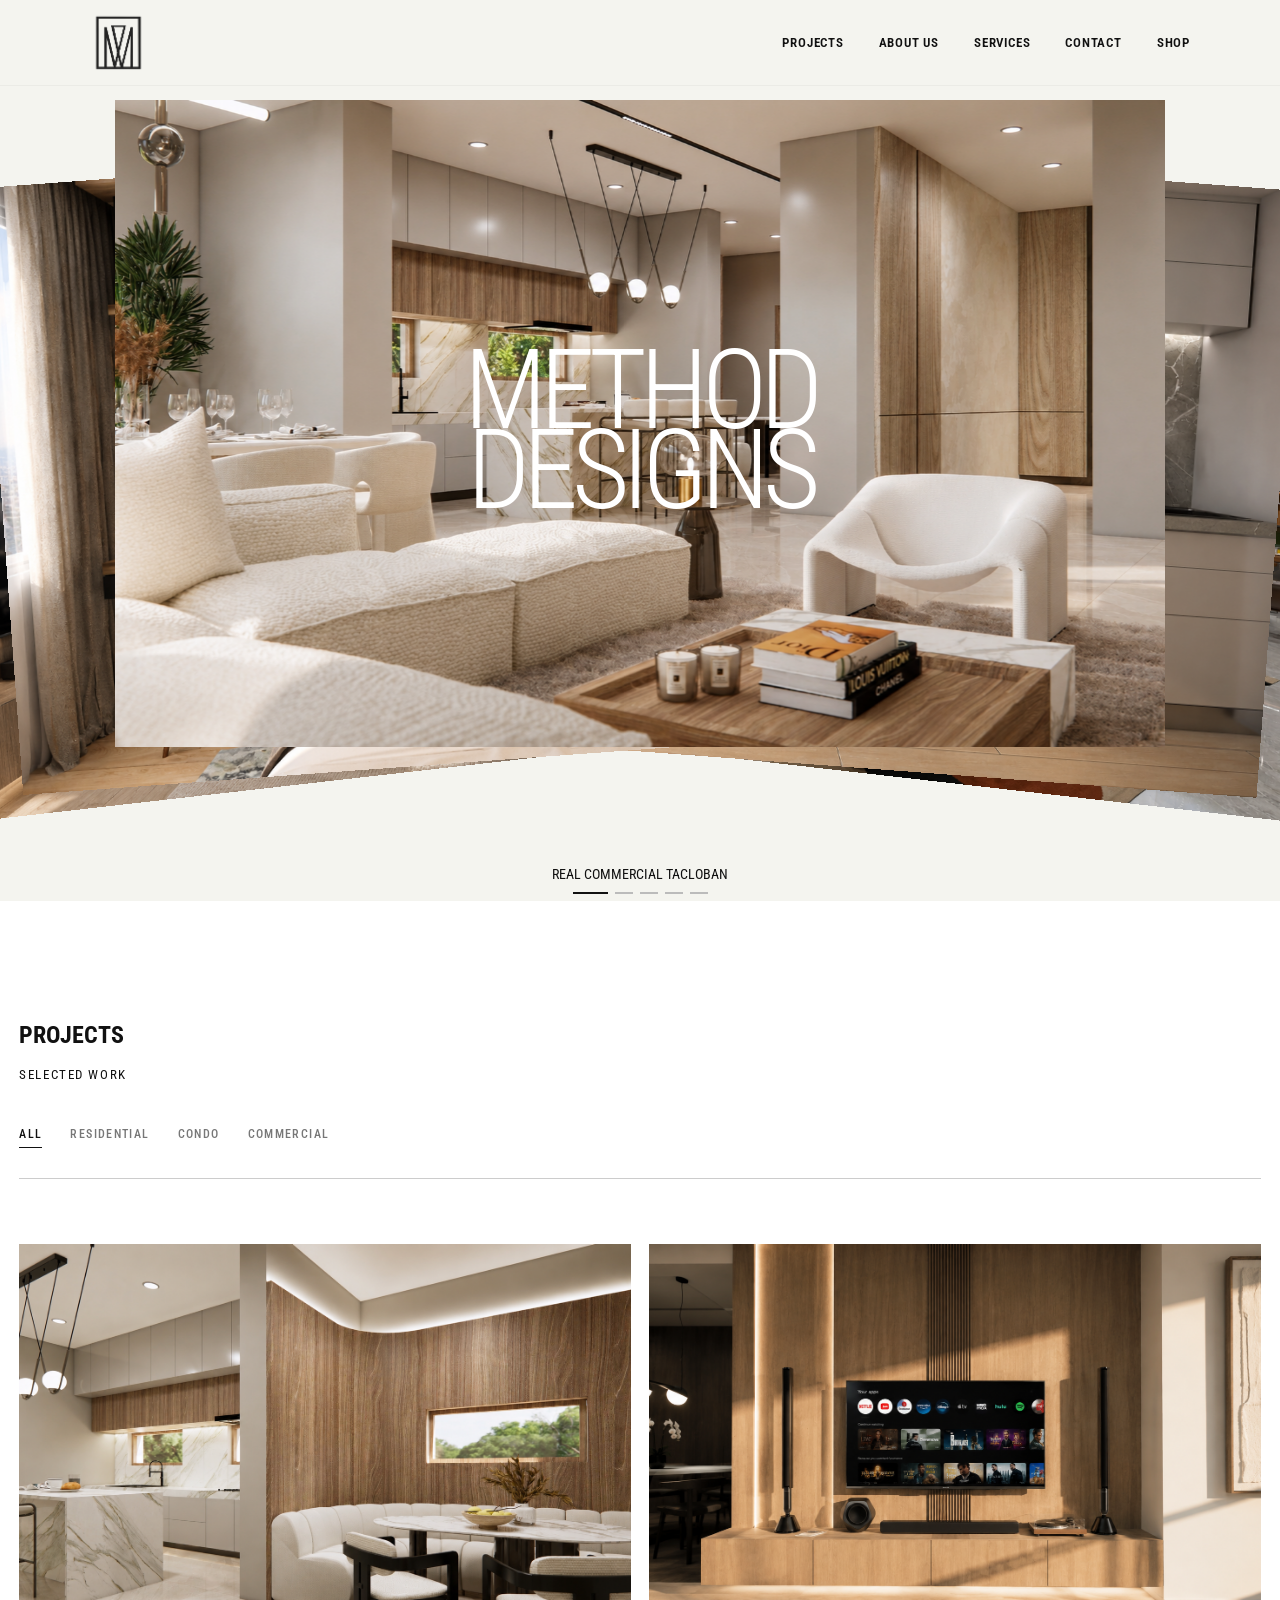
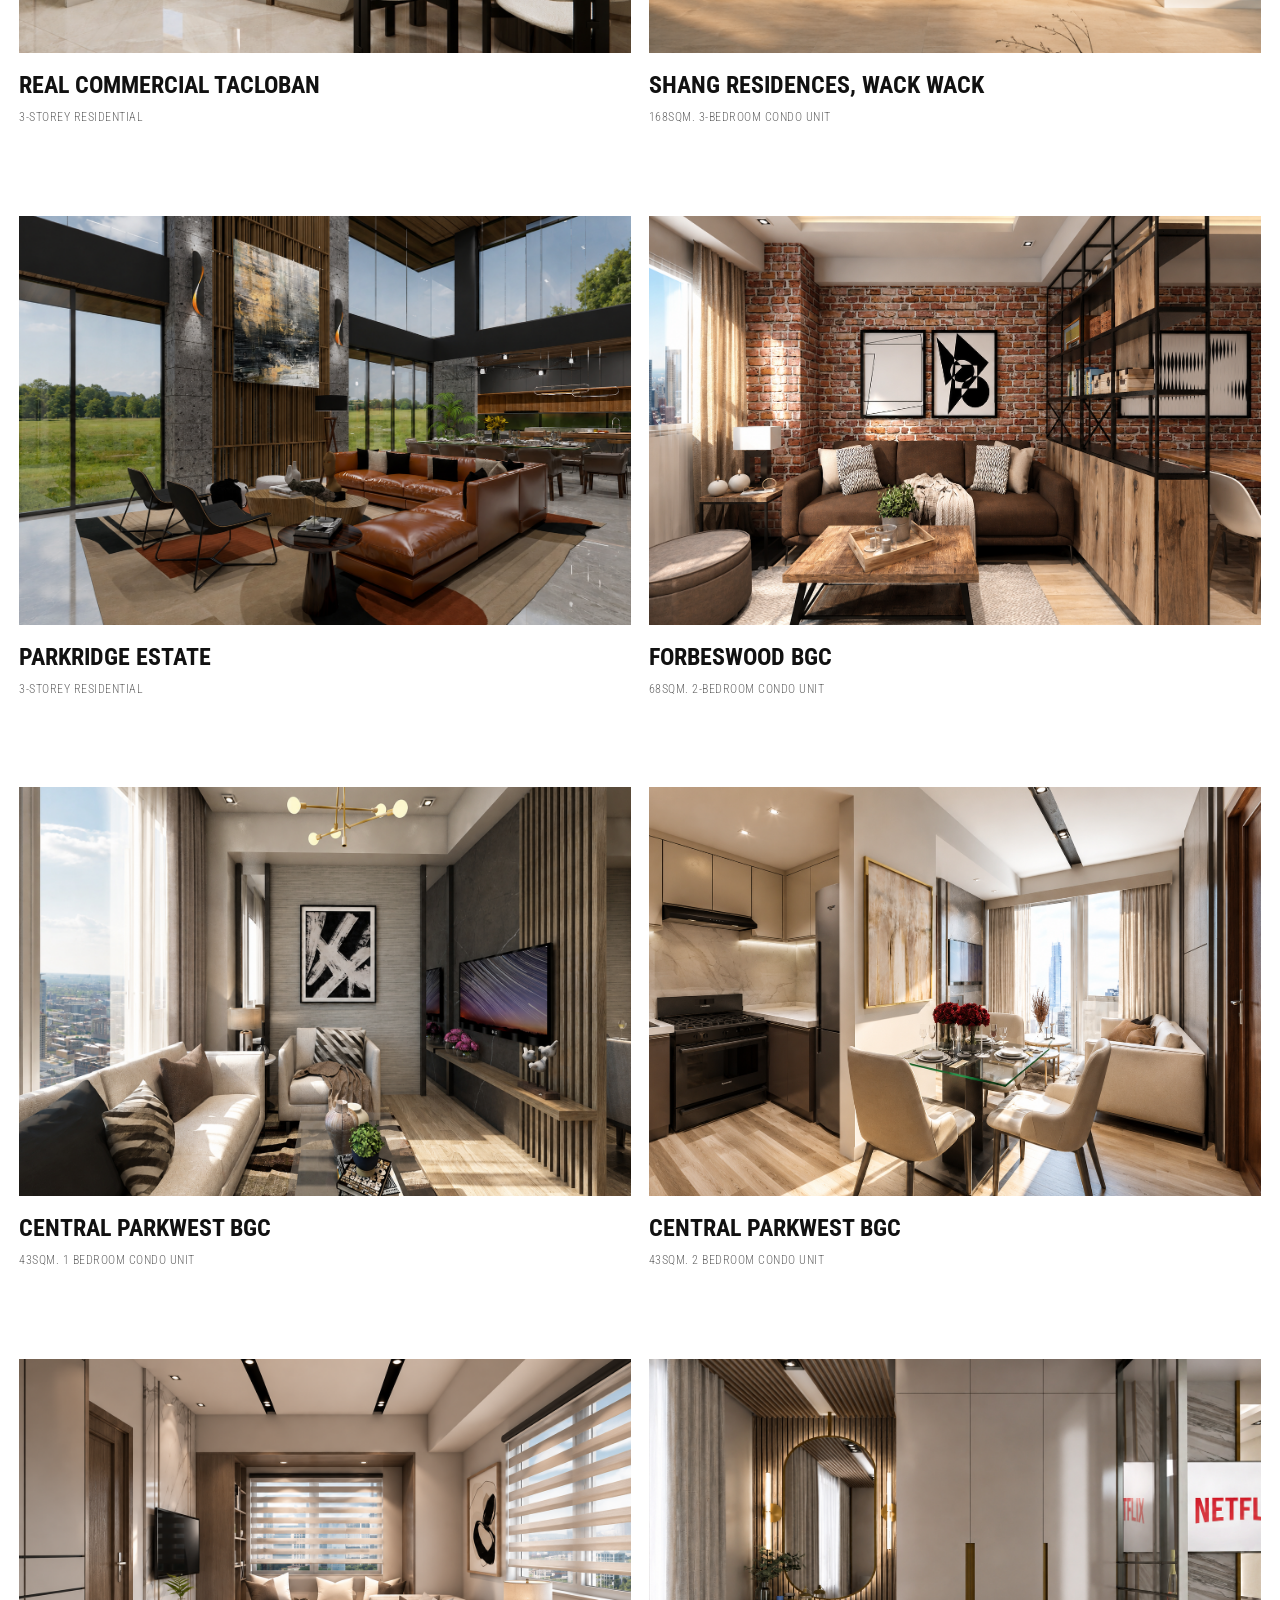
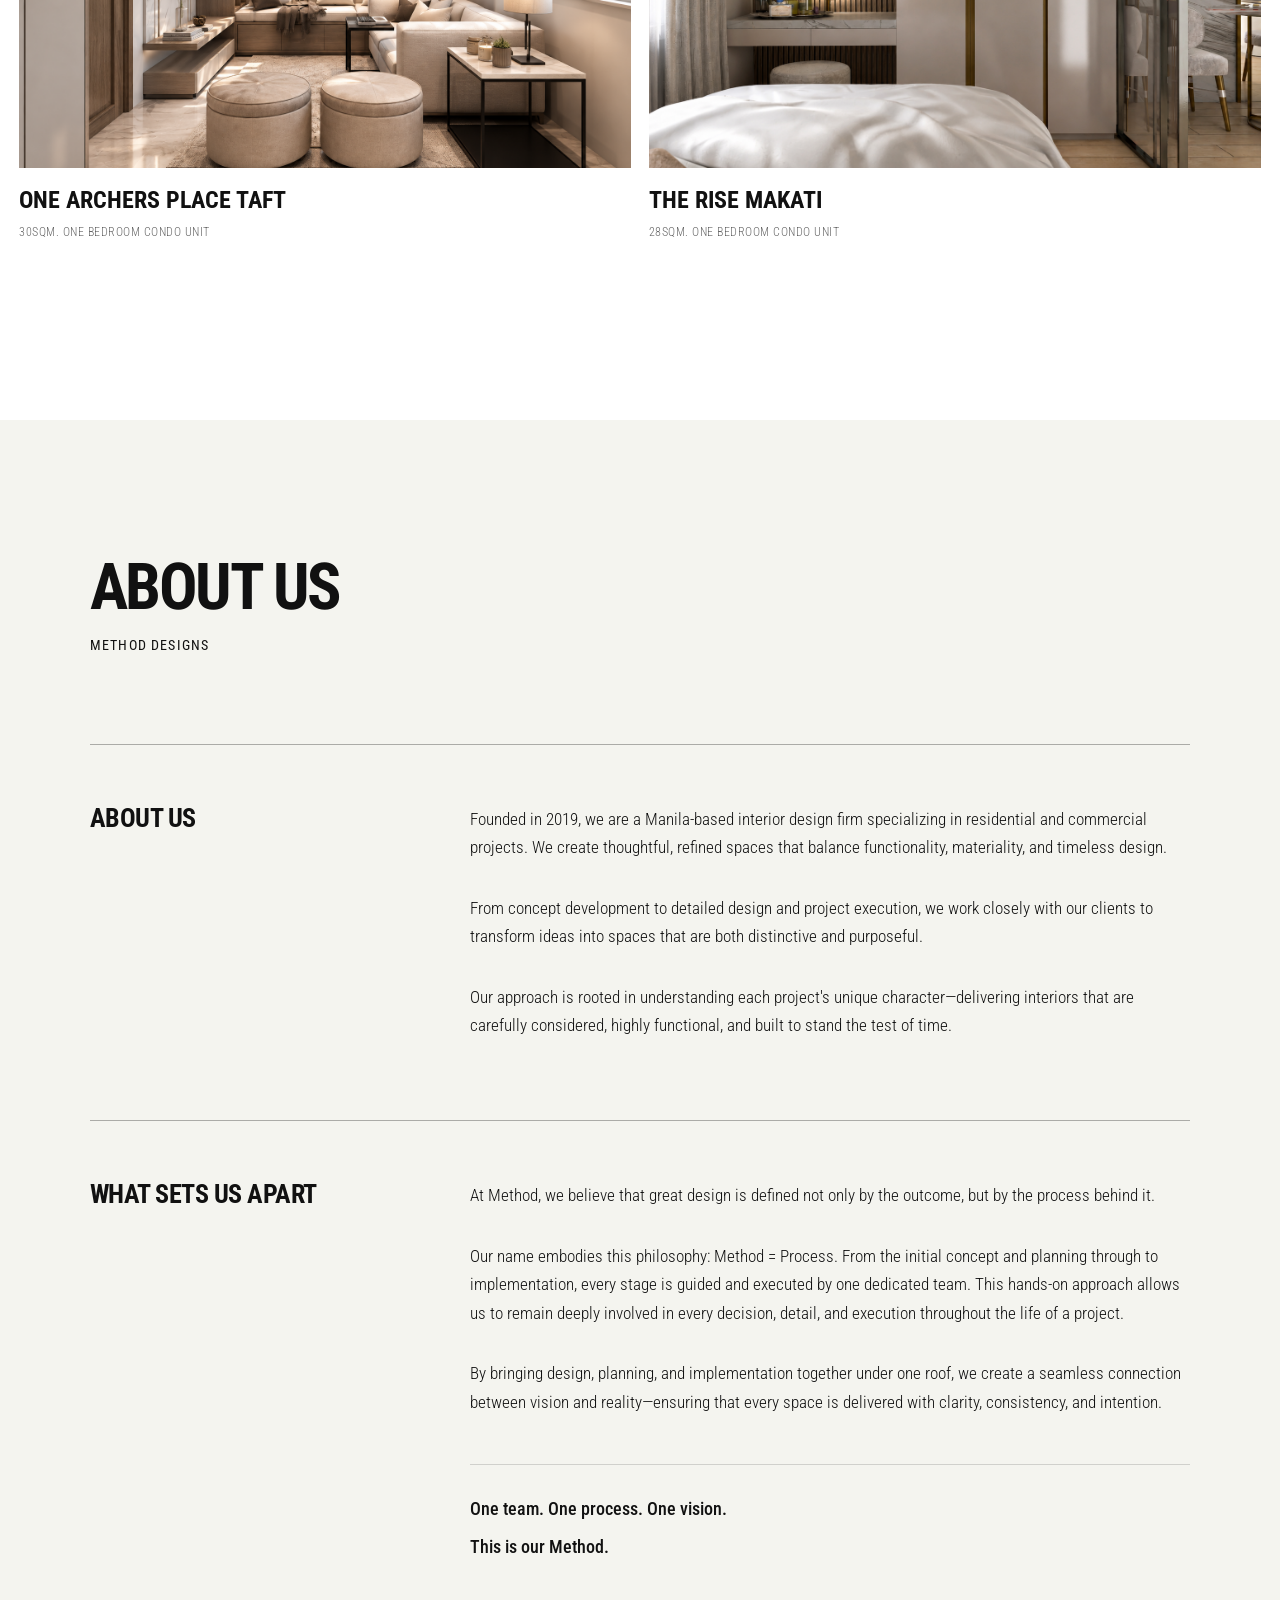
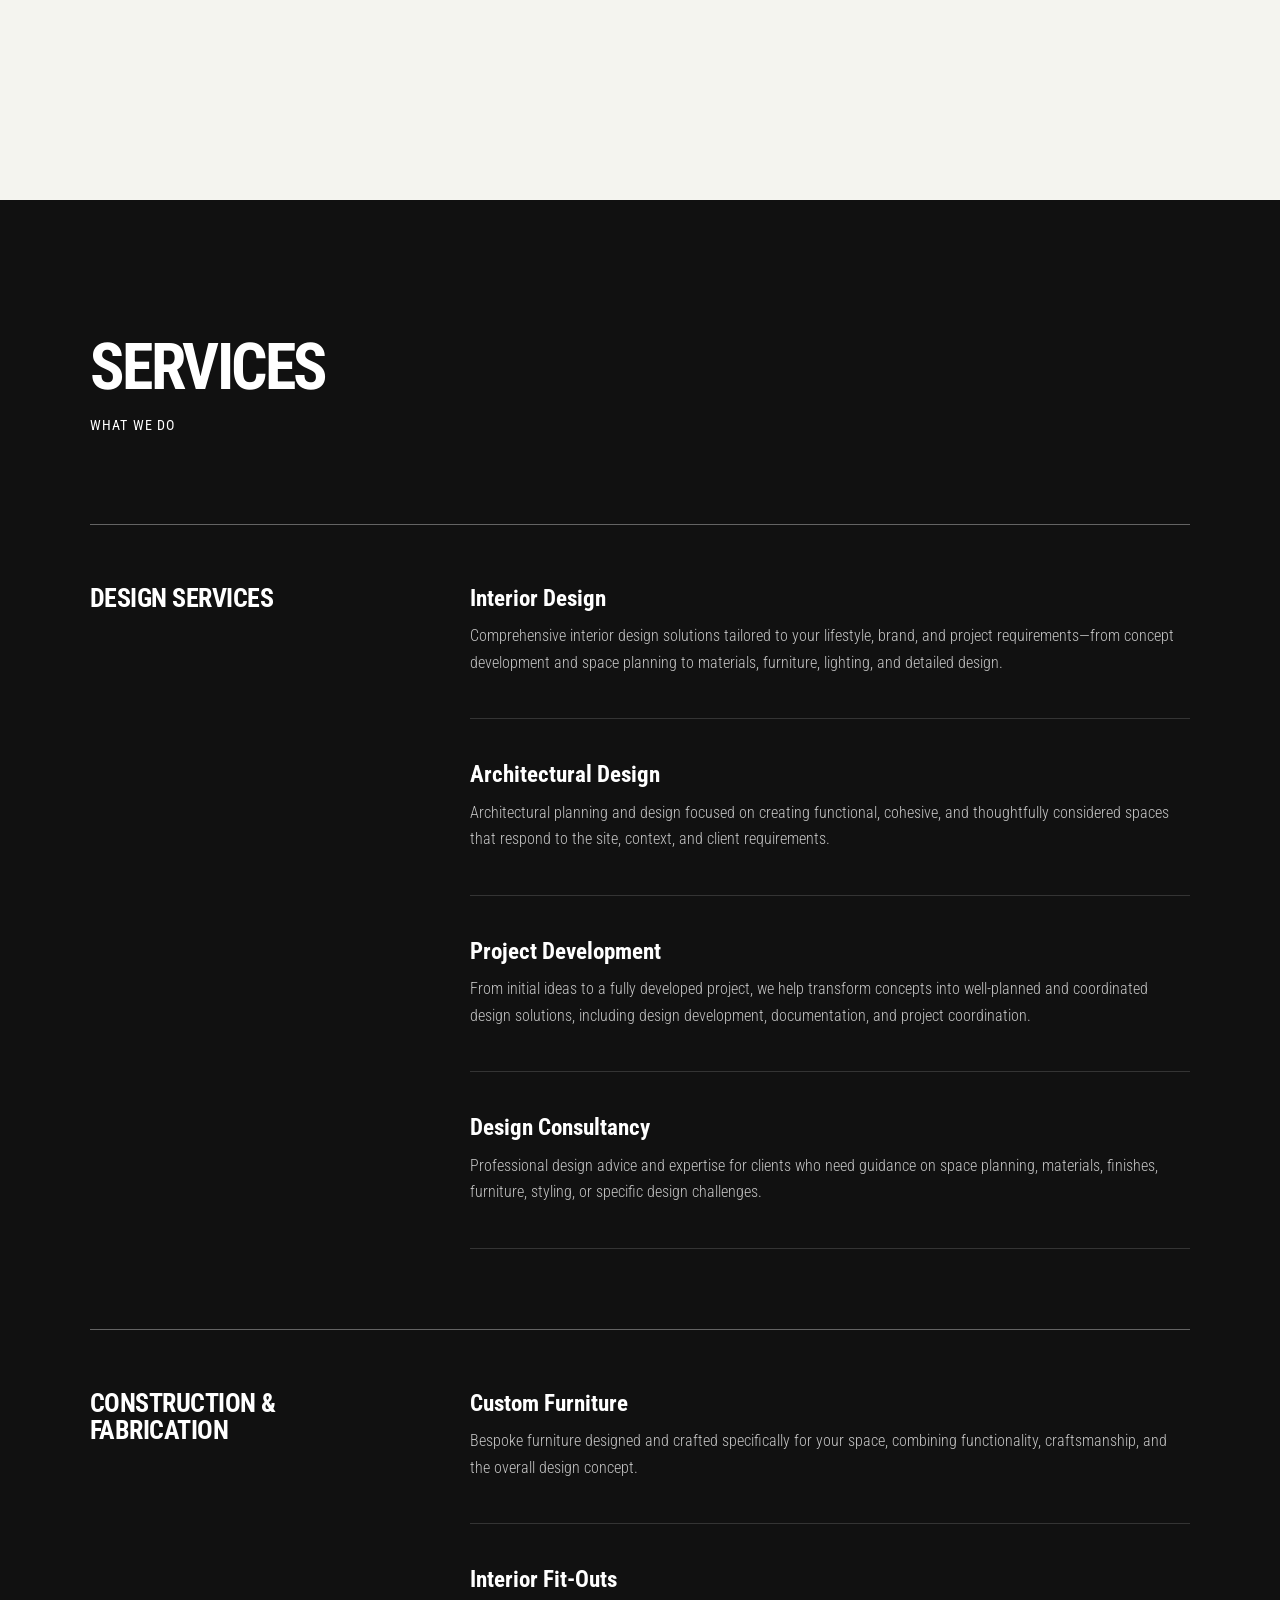
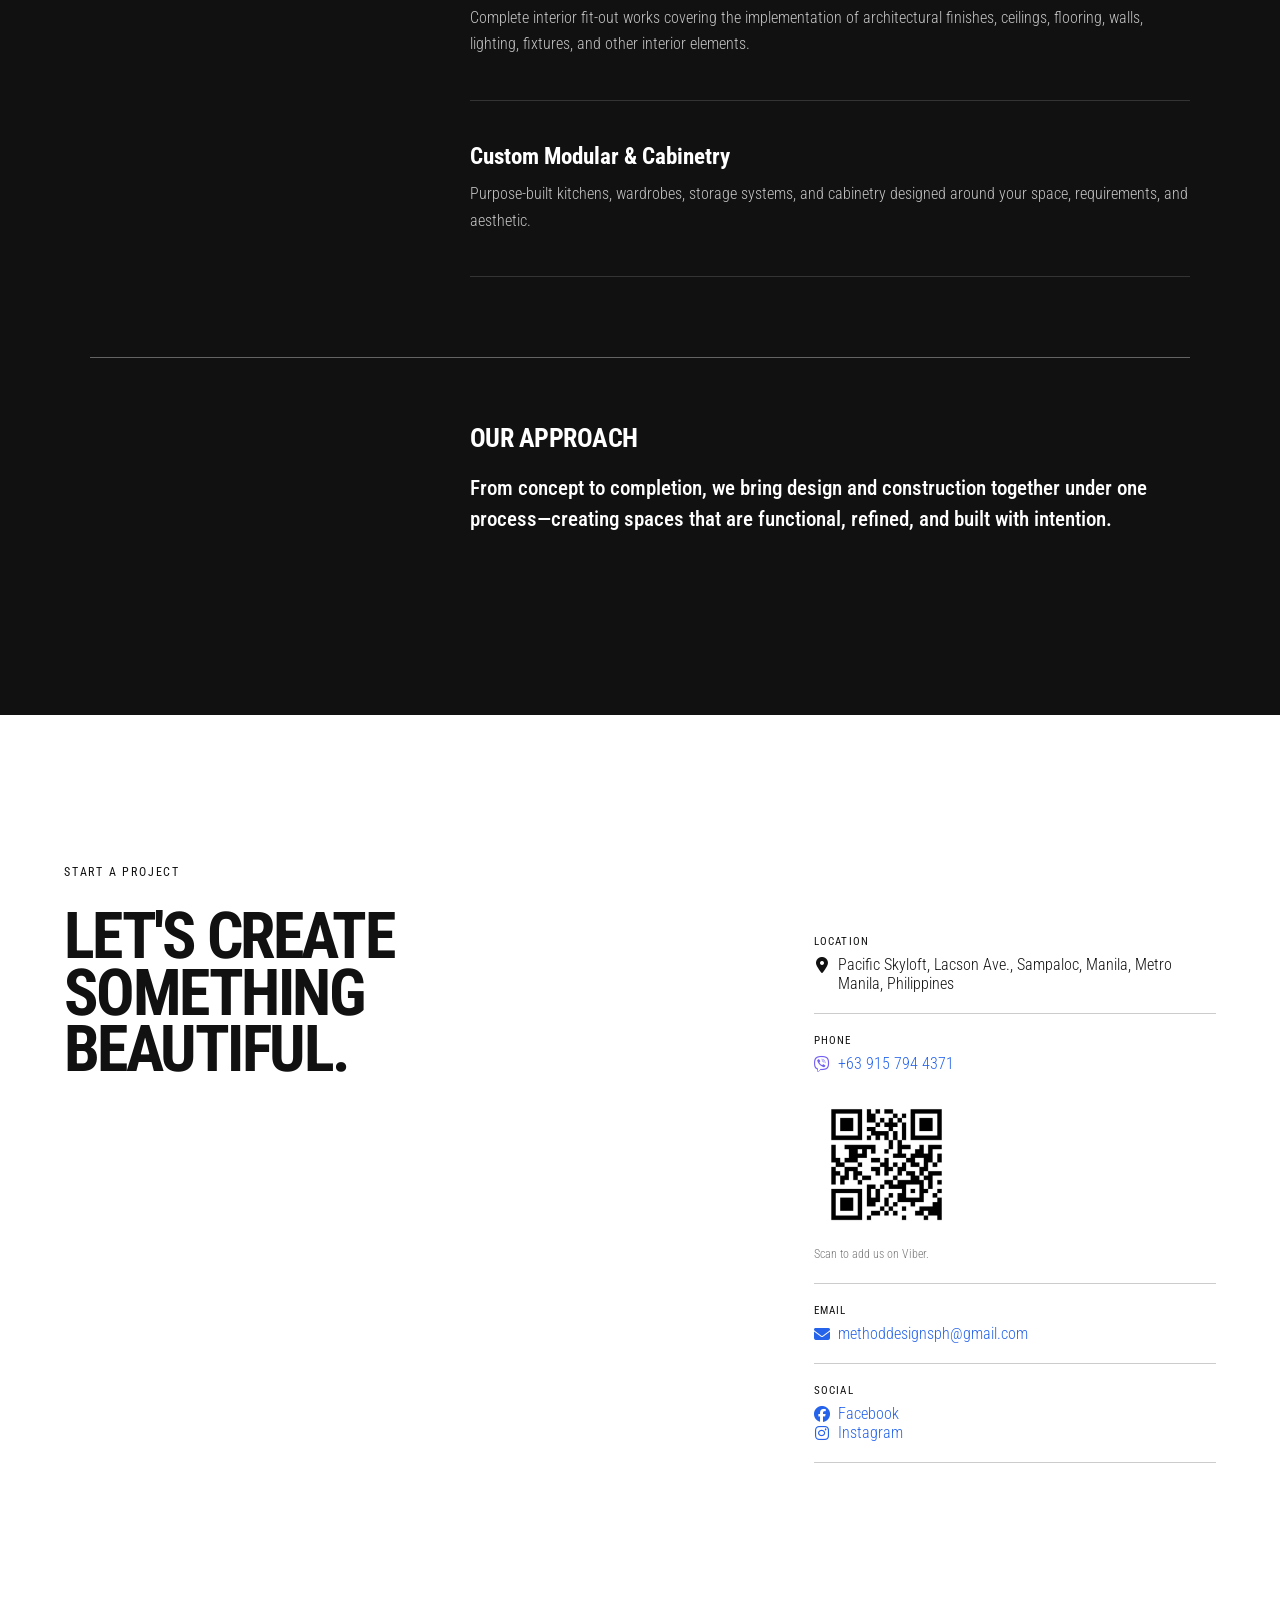
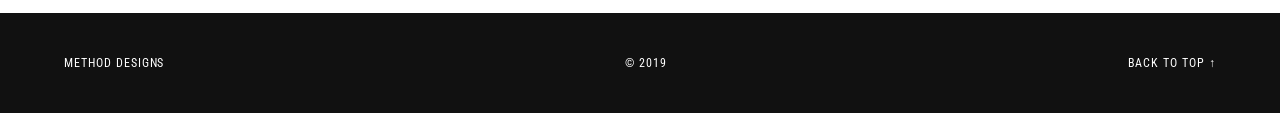
==== commit 0de9fcd3: "Update index.html" ====
--- a/index.html
+++ b/index.html
@@ -2,58 +2,192 @@
 <html lang="en">
 
 <head>
+
+    <!-- ==================================================
+         BASIC
+    =================================================== -->
+
     <meta charset="UTF-8">
-    <meta name="viewport" content="width=device-width, initial-scale=1">
-
-    <title>Method Designs</title>
-
-    <!-- SOCIAL PREVIEW -->
-    <meta property="og:title" content="Method Designs">
+
+    <meta
+        name="viewport"
+        content="width=device-width, initial-scale=1"
+    >
+
+    <title>
+        Method Designs | Interior Design & Architecture Manila
+    </title>
+
+
+    <!-- ==================================================
+         SEO
+    =================================================== -->
+
+    <meta
+        name="description"
+        content="Method Designs is a Manila-based interior design studio specializing in residential, condominium, commercial, architectural design, construction, custom furniture, fit-outs, and cabinetry."
+    >
+
+    <meta
+        name="robots"
+        content="index, follow"
+    >
+
+    <meta
+        name="author"
+        content="Method Designs"
+    >
+
+    <link
+        rel="canonical"
+        href="https://methoddesignsph.com/"
+    >
+
+
+    <!-- ==================================================
+         OPEN GRAPH / FACEBOOK
+    =================================================== -->
+
+    <meta
+        property="og:type"
+        content="website"
+    >
+
+    <meta
+        property="og:site_name"
+        content="Method Designs"
+    >
+
+    <meta
+        property="og:title"
+        content="Method Designs | Interior Design & Architecture Manila"
+    >
+
     <meta
         property="og:description"
-        content="Interior Design · Architectural Design · Construction & Fabrication"
-    >
-    <meta property="og:type" content="website">
+        content="Manila-based interior design studio specializing in residential, condominium, commercial, architectural design, construction, and custom interiors."
+    >
+
     <meta
         property="og:url"
-        content="https://gab12-star.github.io/Method-Design/"
-    >
+        content="https://methoddesignsph.com/"
+    >
+
     <meta
         property="og:image"
-        content="https://gab12-star.github.io/Method-Design/images/projects/3.1.png"
-    >
-
-    <meta name="twitter:card" content="summary_large_image">
-    <meta name="twitter:title" content="Method Designs">
+        content="https://methoddesignsph.com/images/projects/3.1.png"
+    >
+
+    <meta
+        property="og:image:alt"
+        content="Method Designs interior design project"
+    >
+
+
+    <!-- ==================================================
+         TWITTER / X
+    =================================================== -->
+
+    <meta
+        name="twitter:card"
+        content="summary_large_image"
+    >
+
+    <meta
+        name="twitter:title"
+        content="Method Designs | Interior Design & Architecture Manila"
+    >
+
     <meta
         name="twitter:description"
-        content="Interior Design · Architectural Design · Construction & Fabrication"
-    >
+        content="Manila-based interior design studio specializing in residential, condominium, commercial, architectural design, construction, and custom interiors."
+    >
+
     <meta
         name="twitter:image"
-        content="https://gab12-star.github.io/Method-Design/images/projects/3.1.png"
-    >
-
-    <!-- FAVICON -->
-    <link rel="icon" href="images/favicon.ico">
-
-    <!-- FONT -->
-    <link rel="preconnect" href="https://fonts.googleapis.com">
-    <link rel="preconnect" href="https://fonts.gstatic.com" crossorigin>
+        content="https://methoddesignsph.com/images/projects/3.1.png"
+    >
+
+
+    <!-- ==================================================
+         FAVICON
+    =================================================== -->
+
+    <link
+        rel="icon"
+        href="images/favicon.ico"
+    >
+
+
+    <!-- ==================================================
+         GOOGLE FONT
+    =================================================== -->
+
+    <link
+        rel="preconnect"
+        href="https://fonts.googleapis.com"
+    >
+
+    <link
+        rel="preconnect"
+        href="https://fonts.gstatic.com"
+        crossorigin
+    >
 
     <link
         href="https://fonts.googleapis.com/css2?family=Roboto+Condensed:wght@300;400;500;600;700&display=swap"
         rel="stylesheet"
     >
 
-    <!-- ICONS -->
+
+    <!-- ==================================================
+         FONT AWESOME
+    =================================================== -->
+
     <link
         rel="stylesheet"
         href="https://cdnjs.cloudflare.com/ajax/libs/font-awesome/6.5.2/css/all.min.css"
     >
 
-    <!-- CSS -->
-    <link rel="stylesheet" href="css/style.css">
+
+    <!-- ==================================================
+         STRUCTURED DATA
+    =================================================== -->
+
+    <script type="application/ld+json">
+    {
+        "@context": "https://schema.org",
+        "@type": "ProfessionalService",
+        "name": "Method Designs",
+        "url": "https://methoddesignsph.com/",
+        "description": "Method Designs is a Manila-based interior design studio specializing in residential, condominium, commercial, architectural design, construction, custom furniture, fit-outs, and cabinetry.",
+        "foundingDate": "2019",
+        "email": "methoddesignsph@gmail.com",
+        "telephone": "+639157944371",
+        "address": {
+            "@type": "PostalAddress",
+            "streetAddress": "Pacific Skyloft, Lacson Ave., Sampaloc",
+            "addressLocality": "Manila",
+            "addressRegion": "Metro Manila",
+            "addressCountry": "PH"
+        },
+        "sameAs": [
+            "https://www.facebook.com/methoddesignsPH",
+            "https://www.instagram.com/methoddesignsph"
+        ]
+    }
+    </script>
+
+
+    <!-- ==================================================
+         CSS
+    =================================================== -->
+
+    <link
+        rel="stylesheet"
+        href="css/style.css"
+    >
+
 </head>
 
 
@@ -75,7 +209,7 @@
 
                 <img
                     src="images/Method design logo.jpg"
-                    alt="Method Designs"
+                    alt="Method Designs logo"
                 >
 
             </div>
@@ -95,12 +229,12 @@
          NAVIGATION
     =================================================== -->
 
-    <nav class="site-nav">
+    <nav
+        class="site-nav"
+        aria-label="Main navigation"
+    >
 
         <div class="nav-inner">
-
-
-            <!-- LOGO -->
 
             <a
                 href="#home"
@@ -116,12 +250,10 @@
             </a>
 
 
-            <!-- MOBILE MENU -->
-
             <button
                 class="mobile-menu-btn"
                 type="button"
-                aria-label="Open menu"
+                aria-label="Open navigation menu"
             >
 
                 <span></span>
@@ -129,8 +261,6 @@
 
             </button>
 
-
-            <!-- MENU -->
 
             <div class="site-menu">
 
@@ -150,14 +280,12 @@
                     CONTACT
                 </a>
 
-
-                <!-- SHOP -->
 
                 <button
                     class="shop-nav-button"
                     id="shopButton"
                     type="button"
-                    aria-label="Open Method Designs shop"
+                    aria-label="Method Designs Shop"
                 >
                     SHOP
                 </button>
@@ -180,8 +308,6 @@
 
         <div class="hero-stage">
 
-
-            <!-- HERO 01 -->
 
             <div
                 class="hero-card active"
@@ -190,13 +316,11 @@
 
                 <img
                     src="images/projects/3.2.png"
-                    alt="Real Commercial Tacloban"
+                    alt="Real Commercial Tacloban interior design project by Method Designs"
                 >
 
             </div>
 
-
-            <!-- HERO 02 -->
 
             <div
                 class="hero-card next"
@@ -205,13 +329,11 @@
 
                 <img
                     src="images/projects/5.5.png"
-                    alt="The Rise Makati"
+                    alt="The Rise Makati condominium interior by Method Designs"
                 >
 
             </div>
 
-
-            <!-- HERO 03 -->
 
             <div
                 class="hero-card far-next"
@@ -220,13 +342,11 @@
 
                 <img
                     src="images/projects/2.1.png"
-                    alt="Parkridge Estate"
+                    alt="Parkridge Estate residential project by Method Designs"
                 >
 
             </div>
 
-
-            <!-- HERO 04 -->
 
             <div
                 class="hero-card far-prev"
@@ -235,13 +355,11 @@
 
                 <img
                     src="images/projects/4.2.png"
-                    alt="Shang Residences Wack Wack"
+                    alt="Shang Residences Wack Wack interior by Method Designs"
                 >
 
             </div>
 
-
-            <!-- HERO 05 -->
 
             <div
                 class="hero-card prev"
@@ -250,13 +368,11 @@
 
                 <img
                     src="images/projects/1.5.png"
-                    alt="Forbeswood BGC"
+                    alt="Forbeswood BGC condominium interior by Method Designs"
                 >
 
             </div>
 
-
-            <!-- HERO TITLE -->
 
             <div class="hero-name">
 
@@ -273,13 +389,15 @@
         </div>
 
 
-        <!-- HERO CAPTION -->
-
         <div class="hero-caption">
 
-            <span class="hero-number">
+            <span
+                class="hero-number"
+                aria-hidden="true"
+            >
                 01 / 05
             </span>
+
 
             <p class="hero-project-name">
                 REAL COMMERCIAL TACLOBAN
@@ -291,27 +409,27 @@
                 <button
                     class="active"
                     type="button"
-                    aria-label="Project 1"
+                    aria-label="View Real Commercial Tacloban"
                 ></button>
 
                 <button
                     type="button"
-                    aria-label="Project 2"
+                    aria-label="View The Rise Makati"
                 ></button>
 
                 <button
                     type="button"
-                    aria-label="Project 3"
+                    aria-label="View Parkridge Estate"
                 ></button>
 
                 <button
                     type="button"
-                    aria-label="Project 4"
+                    aria-label="View Shang Residences Wack Wack"
                 ></button>
 
                 <button
                     type="button"
-                    aria-label="Project 5"
+                    aria-label="View Forbeswood BGC"
                 ></button>
 
             </div>
@@ -325,1108 +443,1142 @@
          PROJECTS
     =================================================== -->
 
-    <section
-        id="portfolio"
-        class="projects-section"
-    >
-
-        <div class="projects-top reveal">
-
-            <div class="projects-heading">
-
-                <span class="projects-number">
-                    02
-                </span>
-
-
-                <div>
-
-                    <h2>
-                        PROJECTS
-                    </h2>
-
-                    <p>
-                        SELECTED WORK
-                    </p>
-
-                </div>
-
-            </div>
-
-
-            <!-- PROJECT FILTERS -->
-
-            <div class="project-filters">
-
-                <button
-                    class="project-filter active"
-                    type="button"
-                    data-filter="all"
-                >
-                    ALL
-                </button>
-
-                <button
-                    class="project-filter"
-                    type="button"
-                    data-filter="residential"
-                >
-                    RESIDENTIAL
-                </button>
-
-                <button
-                    class="project-filter"
-                    type="button"
-                    data-filter="condo"
-                >
-                    CONDO
-                </button>
-
-                <button
-                    class="project-filter"
-                    type="button"
-                    data-filter="commercial"
-                >
-                    COMMERCIAL
-                </button>
-
-            </div>
-
-        </div>
-
-
-        <!-- ==================================================
-             PROJECT GRID
-        =================================================== -->
-
-        <div class="projects-grid">
-
-
-            <!-- =========================
-                 01 REAL COMMERCIAL
-            ========================== -->
-
-            <article
-                class="project-grid-item project-card"
-                data-project="real-commercial-tacloban"
-                data-category="commercial"
-            >
-
-                <div class="project-grid-image">
-
-                    <img
-                        src="images/projects/3.1.png"
-                        alt="Real Commercial Tacloban"
+    <main>
+
+        <section
+            id="portfolio"
+            class="projects-section"
+        >
+
+            <div class="projects-top reveal">
+
+                <div class="projects-heading">
+
+                    <span
+                        class="projects-number"
+                        aria-hidden="true"
                     >
-
-
-                    <div class="project-grid-overlay">
-
-                        <span>
-                            VIEW PROJECT
-                        </span>
-
-                        <i
-                            class="fa-solid fa-arrow-up-right-from-square"
-                        ></i>
-
-                    </div>
-
-                </div>
-
-
-                <div class="project-grid-info">
-
-                    <span class="project-grid-number">
-                        01
-                    </span>
-
-
-                    <div class="project-grid-copy">
-
-                        <h3>
-                            REAL COMMERCIAL TACLOBAN
-                        </h3>
-
-                        <p>
-                            3-STOREY RESIDENTIAL
-                        </p>
-
-                    </div>
-
-                </div>
-
-            </article>
-
-
-            <!-- =========================
-                 02 SHANG RESIDENCES
-            ========================== -->
-
-            <article
-                class="project-grid-item project-card"
-                data-project="shang-residences"
-                data-category="condo"
-            >
-
-                <div class="project-grid-image">
-
-                    <img
-                        src="images/projects/4.1.png"
-                        alt="Shang Residences Wack Wack"
-                    >
-
-
-                    <div class="project-grid-overlay">
-
-                        <span>
-                            VIEW PROJECT
-                        </span>
-
-                        <i
-                            class="fa-solid fa-arrow-up-right-from-square"
-                        ></i>
-
-                    </div>
-
-                </div>
-
-
-                <div class="project-grid-info">
-
-                    <span class="project-grid-number">
                         02
                     </span>
 
 
-                    <div class="project-grid-copy">
+                    <div>
+
+                        <h1>
+                            PROJECTS
+                        </h1>
+
+                        <p>
+                            SELECTED WORK
+                        </p>
+
+                    </div>
+
+                </div>
+
+
+                <div
+                    class="project-filters"
+                    aria-label="Project categories"
+                >
+
+                    <button
+                        class="project-filter active"
+                        type="button"
+                        data-filter="all"
+                    >
+                        ALL
+                    </button>
+
+                    <button
+                        class="project-filter"
+                        type="button"
+                        data-filter="residential"
+                    >
+                        RESIDENTIAL
+                    </button>
+
+                    <button
+                        class="project-filter"
+                        type="button"
+                        data-filter="condo"
+                    >
+                        CONDO
+                    </button>
+
+                    <button
+                        class="project-filter"
+                        type="button"
+                        data-filter="commercial"
+                    >
+                        COMMERCIAL
+                    </button>
+
+                </div>
+
+            </div>
+
+
+            <!-- ==================================================
+                 PROJECT GRID
+            =================================================== -->
+
+            <div class="projects-grid">
+
+
+                <!-- REAL COMMERCIAL TACLOBAN -->
+
+                <article
+                    class="project-grid-item project-card"
+                    data-project="real-commercial-tacloban"
+                    data-category="commercial"
+                >
+
+                    <div class="project-grid-image">
+
+                        <img
+                            src="images/projects/3.1.png"
+                            alt="Real Commercial Tacloban interior design"
+                            loading="lazy"
+                        >
+
+
+                        <div class="project-grid-overlay">
+
+                            <span>
+                                VIEW PROJECT
+                            </span>
+
+                            <i
+                                class="fa-solid fa-arrow-up-right-from-square"
+                                aria-hidden="true"
+                            ></i>
+
+                        </div>
+
+                    </div>
+
+
+                    <div class="project-grid-info">
+
+                        <span
+                            class="project-grid-number"
+                            aria-hidden="true"
+                        >
+                            01
+                        </span>
+
+
+                        <div class="project-grid-copy">
+
+                            <h2>
+                                REAL COMMERCIAL TACLOBAN
+                            </h2>
+
+                            <p>
+                                3-STOREY RESIDENTIAL
+                            </p>
+
+                        </div>
+
+                    </div>
+
+                </article>
+
+
+                <!-- SHANG RESIDENCES -->
+
+                <article
+                    class="project-grid-item project-card"
+                    data-project="shang-residences"
+                    data-category="condo"
+                >
+
+                    <div class="project-grid-image">
+
+                        <img
+                            src="images/projects/4.1.png"
+                            alt="Shang Residences Wack Wack condominium interior"
+                            loading="lazy"
+                        >
+
+
+                        <div class="project-grid-overlay">
+
+                            <span>
+                                VIEW PROJECT
+                            </span>
+
+                            <i
+                                class="fa-solid fa-arrow-up-right-from-square"
+                                aria-hidden="true"
+                            ></i>
+
+                        </div>
+
+                    </div>
+
+
+                    <div class="project-grid-info">
+
+                        <span
+                            class="project-grid-number"
+                            aria-hidden="true"
+                        >
+                            02
+                        </span>
+
+
+                        <div class="project-grid-copy">
+
+                            <h2>
+                                SHANG RESIDENCES, WACK WACK
+                            </h2>
+
+                            <p>
+                                168SQM. 3-BEDROOM CONDO UNIT
+                            </p>
+
+                        </div>
+
+                    </div>
+
+                </article>
+
+
+                <!-- PARKRIDGE ESTATE -->
+
+                <article
+                    class="project-grid-item project-card"
+                    data-project="parkridge-estate"
+                    data-category="residential"
+                >
+
+                    <div class="project-grid-image">
+
+                        <img
+                            src="images/projects/2.1.png"
+                            alt="Parkridge Estate residential interior design"
+                            loading="lazy"
+                        >
+
+
+                        <div class="project-grid-overlay">
+
+                            <span>
+                                VIEW PROJECT
+                            </span>
+
+                            <i
+                                class="fa-solid fa-arrow-up-right-from-square"
+                                aria-hidden="true"
+                            ></i>
+
+                        </div>
+
+                    </div>
+
+
+                    <div class="project-grid-info">
+
+                        <span
+                            class="project-grid-number"
+                            aria-hidden="true"
+                        >
+                            03
+                        </span>
+
+
+                        <div class="project-grid-copy">
+
+                            <h2>
+                                PARKRIDGE ESTATE
+                            </h2>
+
+                            <p>
+                                3-STOREY RESIDENTIAL
+                            </p>
+
+                        </div>
+
+                    </div>
+
+                </article>
+
+
+                <!-- FORBESWOOD BGC -->
+
+                <article
+                    class="project-grid-item project-card"
+                    data-project="forbeswood-bgc"
+                    data-category="condo"
+                >
+
+                    <div class="project-grid-image">
+
+                        <img
+                            src="images/projects/1.0.png"
+                            alt="Forbeswood BGC condominium interior design"
+                            loading="lazy"
+                        >
+
+
+                        <div class="project-grid-overlay">
+
+                            <span>
+                                VIEW PROJECT
+                            </span>
+
+                            <i
+                                class="fa-solid fa-arrow-up-right-from-square"
+                                aria-hidden="true"
+                            ></i>
+
+                        </div>
+
+                    </div>
+
+
+                    <div class="project-grid-info">
+
+                        <span
+                            class="project-grid-number"
+                            aria-hidden="true"
+                        >
+                            04
+                        </span>
+
+
+                        <div class="project-grid-copy">
+
+                            <h2>
+                                FORBESWOOD BGC
+                            </h2>
+
+                            <p>
+                                68SQM. 2-BEDROOM CONDO UNIT
+                            </p>
+
+                        </div>
+
+                    </div>
+
+                </article>
+
+
+                <!-- CENTRAL PARKWEST 1 BEDROOM -->
+
+                <article
+                    class="project-grid-item project-card"
+                    data-project="central-parkwest-1br"
+                    data-category="condo"
+                >
+
+                    <div class="project-grid-image">
+
+                        <img
+                            src="images/projects/6.1.png"
+                            alt="Central Parkwest BGC one bedroom condominium interior"
+                            loading="lazy"
+                        >
+
+
+                        <div class="project-grid-overlay">
+
+                            <span>
+                                VIEW PROJECT
+                            </span>
+
+                            <i
+                                class="fa-solid fa-arrow-up-right-from-square"
+                                aria-hidden="true"
+                            ></i>
+
+                        </div>
+
+                    </div>
+
+
+                    <div class="project-grid-info">
+
+                        <span
+                            class="project-grid-number"
+                            aria-hidden="true"
+                        >
+                            05
+                        </span>
+
+
+                        <div class="project-grid-copy">
+
+                            <h2>
+                                CENTRAL PARKWEST BGC
+                            </h2>
+
+                            <p>
+                                43SQM. 1 BEDROOM CONDO UNIT
+                            </p>
+
+                        </div>
+
+                    </div>
+
+                </article>
+
+
+                <!-- CENTRAL PARKWEST 2 BEDROOM -->
+
+                <article
+                    class="project-grid-item project-card"
+                    data-project="central-parkwest-2br"
+                    data-category="condo"
+                >
+
+                    <div class="project-grid-image">
+
+                        <img
+                            src="images/projects/7.1.png"
+                            alt="Central Parkwest BGC two bedroom condominium interior"
+                            loading="lazy"
+                        >
+
+
+                        <div class="project-grid-overlay">
+
+                            <span>
+                                VIEW PROJECT
+                            </span>
+
+                            <i
+                                class="fa-solid fa-arrow-up-right-from-square"
+                                aria-hidden="true"
+                            ></i>
+
+                        </div>
+
+                    </div>
+
+
+                    <div class="project-grid-info">
+
+                        <span
+                            class="project-grid-number"
+                            aria-hidden="true"
+                        >
+                            06
+                        </span>
+
+
+                        <div class="project-grid-copy">
+
+                            <h2>
+                                CENTRAL PARKWEST BGC
+                            </h2>
+
+                            <p>
+                                43SQM. 2 BEDROOM CONDO UNIT
+                            </p>
+
+                        </div>
+
+                    </div>
+
+                </article>
+
+
+                <!-- ONE ARCHERS PLACE -->
+
+                <article
+                    class="project-grid-item project-card"
+                    data-project="one-archers-place-taft"
+                    data-category="condo"
+                >
+
+                    <div class="project-grid-image">
+
+                        <img
+                            src="images/projects/8.1.png"
+                            alt="One Archers Place Taft condominium interior design"
+                            loading="lazy"
+                        >
+
+
+                        <div class="project-grid-overlay">
+
+                            <span>
+                                VIEW PROJECT
+                            </span>
+
+                            <i
+                                class="fa-solid fa-arrow-up-right-from-square"
+                                aria-hidden="true"
+                            ></i>
+
+                        </div>
+
+                    </div>
+
+
+                    <div class="project-grid-info">
+
+                        <span
+                            class="project-grid-number"
+                            aria-hidden="true"
+                        >
+                            07
+                        </span>
+
+
+                        <div class="project-grid-copy">
+
+                            <h2>
+                                ONE ARCHERS PLACE TAFT
+                            </h2>
+
+                            <p>
+                                30SQM. ONE BEDROOM CONDO UNIT
+                            </p>
+
+                        </div>
+
+                    </div>
+
+                </article>
+
+
+                <!-- THE RISE MAKATI -->
+
+                <article
+                    class="project-grid-item project-card"
+                    data-project="the-rise-makati"
+                    data-category="condo"
+                >
+
+                    <div class="project-grid-image">
+
+                        <img
+                            src="images/projects/5.1.png"
+                            alt="The Rise Makati one bedroom condominium interior design"
+                            loading="lazy"
+                        >
+
+
+                        <div class="project-grid-overlay">
+
+                            <span>
+                                VIEW PROJECT
+                            </span>
+
+                            <i
+                                class="fa-solid fa-arrow-up-right-from-square"
+                                aria-hidden="true"
+                            ></i>
+
+                        </div>
+
+                    </div>
+
+
+                    <div class="project-grid-info">
+
+                        <span
+                            class="project-grid-number"
+                            aria-hidden="true"
+                        >
+                            08
+                        </span>
+
+
+                        <div class="project-grid-copy">
+
+                            <h2>
+                                THE RISE MAKATI
+                            </h2>
+
+                            <p>
+                                28SQM. ONE BEDROOM CONDO UNIT
+                            </p>
+
+                        </div>
+
+                    </div>
+
+                </article>
+
+            </div>
+
+        </section>
+
+
+        <!-- ==================================================
+             ABOUT US
+        =================================================== -->
+
+        <section
+            id="about"
+            class="about-section reveal"
+        >
+
+            <header class="editorial-heading">
+
+                <span aria-hidden="true">
+                    03
+                </span>
+
+
+                <div>
+
+                    <h2>
+                        ABOUT US
+                    </h2>
+
+                    <p>
+                        METHOD DESIGNS
+                    </p>
+
+                </div>
+
+            </header>
+
+
+            <div class="about-content">
+
+
+                <div class="about-block">
+
+                    <div class="about-block-title">
+
+                        <span aria-hidden="true">
+                            01
+                        </span>
 
                         <h3>
-                            SHANG RESIDENCES, WACK WACK
+                            ABOUT US
                         </h3>
 
+                    </div>
+
+
+                    <div class="about-text">
+
                         <p>
-                            168SQM. 3-BEDROOM CONDO UNIT
+                            Founded in 2019, we are a Manila-based
+                            interior design firm specializing in
+                            residential and commercial projects.
+                            We create thoughtful, refined spaces
+                            that balance functionality,
+                            materiality, and timeless design.
                         </p>
 
+                        <p>
+                            From concept development to detailed
+                            design and project execution, we work
+                            closely with our clients to transform
+                            ideas into spaces that are both
+                            distinctive and purposeful.
+                        </p>
+
+                        <p>
+                            Our approach is rooted in understanding
+                            each project's unique character—delivering
+                            interiors that are carefully considered,
+                            highly functional, and built to stand
+                            the test of time.
+                        </p>
+
                     </div>
 
                 </div>
 
-            </article>
-
-
-            <!-- =========================
-                 03 PARKRIDGE
-            ========================== -->
-
-            <article
-                class="project-grid-item project-card"
-                data-project="parkridge-estate"
-                data-category="residential"
-            >
-
-                <div class="project-grid-image">
-
-                    <img
-                        src="images/projects/2.1.png"
-                        alt="Parkridge Estate"
+
+                <div class="about-block">
+
+                    <div class="about-block-title">
+
+                        <span aria-hidden="true">
+                            02
+                        </span>
+
+                        <h3>
+                            WHAT SETS US APART
+                        </h3>
+
+                    </div>
+
+
+                    <div class="about-text">
+
+                        <p>
+                            At Method, we believe that great design
+                            is defined not only by the outcome,
+                            but by the process behind it.
+                        </p>
+
+                        <p>
+                            Our name embodies this philosophy:
+                            Method = Process. From the initial
+                            concept and planning through to
+                            implementation, every stage is guided
+                            and executed by one dedicated team.
+                            This hands-on approach allows us to
+                            remain deeply involved in every decision,
+                            detail, and execution throughout the
+                            life of a project.
+                        </p>
+
+                        <p>
+                            By bringing design, planning, and
+                            implementation together under one roof,
+                            we create a seamless connection between
+                            vision and reality—ensuring that every
+                            space is delivered with clarity,
+                            consistency, and intention.
+                        </p>
+
+
+                        <div class="about-statement">
+
+                            <p>
+                                One team. One process. One vision.
+                            </p>
+
+                            <p>
+                                This is our Method.
+                            </p>
+
+                        </div>
+
+                    </div>
+
+                </div>
+
+            </div>
+
+        </section>
+
+
+        <!-- ==================================================
+             SERVICES
+        =================================================== -->
+
+        <section
+            id="services"
+            class="services-section reveal"
+        >
+
+            <header class="editorial-heading">
+
+                <span aria-hidden="true">
+                    04
+                </span>
+
+
+                <div>
+
+                    <h2>
+                        SERVICES
+                    </h2>
+
+                    <p>
+                        WHAT WE DO
+                    </p>
+
+                </div>
+
+            </header>
+
+
+            <div class="services-content">
+
+
+                <!-- DESIGN SERVICES -->
+
+                <div class="service-group">
+
+                    <div class="service-group-title">
+
+                        <span aria-hidden="true">
+                            01
+                        </span>
+
+                        <h3>
+                            DESIGN SERVICES
+                        </h3>
+
+                    </div>
+
+
+                    <div class="service-details">
+
+
+                        <article class="service-item">
+
+                            <h4>
+                                Interior Design
+                            </h4>
+
+                            <p>
+                                Comprehensive interior design
+                                solutions tailored to your lifestyle,
+                                brand, and project requirements—from
+                                concept development and space planning
+                                to materials, furniture, lighting,
+                                and detailed design.
+                            </p>
+
+                        </article>
+
+
+                        <article class="service-item">
+
+                            <h4>
+                                Architectural Design
+                            </h4>
+
+                            <p>
+                                Architectural planning and design
+                                focused on creating functional,
+                                cohesive, and thoughtfully considered
+                                spaces that respond to the site,
+                                context, and client requirements.
+                            </p>
+
+                        </article>
+
+
+                        <article class="service-item">
+
+                            <h4>
+                                Project Development
+                            </h4>
+
+                            <p>
+                                From initial ideas to a fully
+                                developed project, we help transform
+                                concepts into well-planned and
+                                coordinated design solutions,
+                                including design development,
+                                documentation, and project coordination.
+                            </p>
+
+                        </article>
+
+
+                        <article class="service-item">
+
+                            <h4>
+                                Design Consultancy
+                            </h4>
+
+                            <p>
+                                Professional design advice and
+                                expertise for clients who need
+                                guidance on space planning, materials,
+                                finishes, furniture, styling, or
+                                specific design challenges.
+                            </p>
+
+                        </article>
+
+                    </div>
+
+                </div>
+
+
+                <!-- CONSTRUCTION -->
+
+                <div class="service-group">
+
+                    <div class="service-group-title">
+
+                        <span aria-hidden="true">
+                            02
+                        </span>
+
+                        <h3>
+                            CONSTRUCTION &amp; FABRICATION
+                        </h3>
+
+                    </div>
+
+
+                    <div class="service-details">
+
+
+                        <article class="service-item">
+
+                            <h4>
+                                Custom Furniture
+                            </h4>
+
+                            <p>
+                                Bespoke furniture designed and
+                                crafted specifically for your space,
+                                combining functionality,
+                                craftsmanship, and the overall
+                                design concept.
+                            </p>
+
+                        </article>
+
+
+                        <article class="service-item">
+
+                            <h4>
+                                Interior Fit-Outs
+                            </h4>
+
+                            <p>
+                                Complete interior fit-out works
+                                covering the implementation of
+                                architectural finishes, ceilings,
+                                flooring, walls, lighting, fixtures,
+                                and other interior elements.
+                            </p>
+
+                        </article>
+
+
+                        <article class="service-item">
+
+                            <h4>
+                                Custom Modular &amp; Cabinetry
+                            </h4>
+
+                            <p>
+                                Purpose-built kitchens, wardrobes,
+                                storage systems, and cabinetry
+                                designed around your space,
+                                requirements, and aesthetic.
+                            </p>
+
+                        </article>
+
+                    </div>
+
+                </div>
+
+
+                <!-- OUR APPROACH -->
+
+                <div class="service-approach">
+
+                    <span
+                        class="service-approach-number"
+                        aria-hidden="true"
                     >
-
-
-                    <div class="project-grid-overlay">
-
-                        <span>
-                            VIEW PROJECT
-                        </span>
-
-                        <i
-                            class="fa-solid fa-arrow-up-right-from-square"
-                        ></i>
-
-                    </div>
-
-                </div>
-
-
-                <div class="project-grid-info">
-
-                    <span class="project-grid-number">
                         03
                     </span>
 
 
-                    <div class="project-grid-copy">
+                    <div>
 
                         <h3>
-                            PARKRIDGE ESTATE
+                            OUR APPROACH
                         </h3>
 
                         <p>
-                            3-STOREY RESIDENTIAL
+                            From concept to completion, we bring
+                            design and construction together under
+                            one process—creating spaces that are
+                            functional, refined, and built with
+                            intention.
                         </p>
 
                     </div>
 
                 </div>
 
-            </article>
-
-
-            <!-- =========================
-                 04 FORBESWOOD
-            ========================== -->
-
-            <article
-                class="project-grid-item project-card"
-                data-project="forbeswood-bgc"
-                data-category="condo"
+            </div>
+
+        </section>
+
+
+        <!-- ==================================================
+             CONTACT
+        =================================================== -->
+
+        <section
+            id="contact"
+            class="contact-section"
+        >
+
+            <div
+                class="contact-number"
+                aria-hidden="true"
             >
-
-                <div class="project-grid-image">
-
-                    <img
-                        src="images/projects/1.0.png"
-                        alt="Forbeswood BGC"
+                05
+            </div>
+
+
+            <div class="contact-main">
+
+                <p>
+                    START A PROJECT
+                </p>
+
+                <h2>
+                    LET'S CREATE<br>
+                    SOMETHING<br>
+                    BEAUTIFUL.
+                </h2>
+
+            </div>
+
+
+            <div class="contact-details">
+
+
+                <!-- LOCATION -->
+
+                <div>
+
+                    <span>
+                        LOCATION
+                    </span>
+
+
+                    <div class="contact-info">
+
+                        <i
+                            class="fa-solid fa-location-dot"
+                            aria-hidden="true"
+                        ></i>
+
+                        <span>
+                            Pacific Skyloft, Lacson Ave.,
+                            Sampaloc, Manila,
+                            Metro Manila, Philippines
+                        </span>
+
+                    </div>
+
+                </div>
+
+
+                <!-- PHONE -->
+
+                <div class="contact-phone">
+
+                    <span>
+                        PHONE
+                    </span>
+
+
+                    <a
+                        class="contact-link"
+                        href="tel:+639157944371"
                     >
 
-
-                    <div class="project-grid-overlay">
+                        <i
+                            class="fa-brands fa-viber"
+                            aria-hidden="true"
+                        ></i>
 
                         <span>
-                            VIEW PROJECT
+                            +63 915 794 4371
                         </span>
 
+                    </a>
+
+
+                    <div class="contact-qr-image">
+
+                        <img
+                            src="images/qr.jpg"
+                            alt="Method Designs Viber QR code"
+                            loading="lazy"
+                        >
+
+                    </div>
+
+
+                    <p class="contact-qr-text">
+                        Scan to add us on Viber.
+                    </p>
+
+                </div>
+
+
+                <!-- EMAIL -->
+
+                <div>
+
+                    <span>
+                        EMAIL
+                    </span>
+
+
+                    <a
+                        class="contact-link"
+                        href="mailto:methoddesignsph@gmail.com"
+                    >
+
                         <i
-                            class="fa-solid fa-arrow-up-right-from-square"
+                            class="fa-solid fa-envelope"
+                            aria-hidden="true"
                         ></i>
 
-                    </div>
+                        <span>
+                            methoddesignsph@gmail.com
+                        </span>
+
+                    </a>
 
                 </div>
 
 
-                <div class="project-grid-info">
-
-                    <span class="project-grid-number">
-                        04
+                <!-- SOCIAL -->
+
+                <div>
+
+                    <span>
+                        SOCIAL
                     </span>
 
 
-                    <div class="project-grid-copy">
-
-                        <h3>
-                            FORBESWOOD BGC
-                        </h3>
-
-                        <p>
-                            68SQM. 2-BEDROOM CONDO UNIT
-                        </p>
-
-                    </div>
+                    <a
+                        href="https://www.facebook.com/methoddesignsPH"
+                        target="_blank"
+                        rel="noopener noreferrer"
+                    >
+
+                        <i
+                            class="fa-brands fa-facebook"
+                            aria-hidden="true"
+                        ></i>
+
+                        <span>
+                            Facebook
+                        </span>
+
+                    </a>
+
+
+                    <a
+                        href="https://www.instagram.com/methoddesignsph"
+                        target="_blank"
+                        rel="noopener noreferrer"
+                    >
+
+                        <i
+                            class="fa-brands fa-instagram"
+                            aria-hidden="true"
+                        ></i>
+
+                        <span>
+                            Instagram
+                        </span>
+
+                    </a>
 
                 </div>
 
-            </article>
-
-
-            <!-- =========================
-                 05 CENTRAL PARKWEST 1BR
-            ========================== -->
-
-            <article
-                class="project-grid-item project-card"
-                data-project="central-parkwest-1br"
-                data-category="condo"
-            >
-
-                <div class="project-grid-image">
-
-                    <img
-                        src="images/projects/6.1.png"
-                        alt="Central Parkwest BGC 1 Bedroom"
-                    >
-
-
-                    <div class="project-grid-overlay">
-
-                        <span>
-                            VIEW PROJECT
-                        </span>
-
-                        <i
-                            class="fa-solid fa-arrow-up-right-from-square"
-                        ></i>
-
-                    </div>
-
-                </div>
-
-
-                <div class="project-grid-info">
-
-                    <span class="project-grid-number">
-                        05
-                    </span>
-
-
-                    <div class="project-grid-copy">
-
-                        <h3>
-                            CENTRAL PARKWEST BGC
-                        </h3>
-
-                        <p>
-                            43SQM. 1 BEDROOM CONDO UNIT
-                        </p>
-
-                    </div>
-
-                </div>
-
-            </article>
-
-
-            <!-- =========================
-                 06 CENTRAL PARKWEST 2BR
-            ========================== -->
-
-            <article
-                class="project-grid-item project-card"
-                data-project="central-parkwest-2br"
-                data-category="condo"
-            >
-
-                <div class="project-grid-image">
-
-                    <img
-                        src="images/projects/7.1.png"
-                        alt="Central Parkwest BGC 2 Bedroom"
-                    >
-
-
-                    <div class="project-grid-overlay">
-
-                        <span>
-                            VIEW PROJECT
-                        </span>
-
-                        <i
-                            class="fa-solid fa-arrow-up-right-from-square"
-                        ></i>
-
-                    </div>
-
-                </div>
-
-
-                <div class="project-grid-info">
-
-                    <span class="project-grid-number">
-                        06
-                    </span>
-
-
-                    <div class="project-grid-copy">
-
-                        <h3>
-                            CENTRAL PARKWEST BGC
-                        </h3>
-
-                        <p>
-                            43SQM. 2 BEDROOM CONDO UNIT
-                        </p>
-
-                    </div>
-
-                </div>
-
-            </article>
-
-
-            <!-- =========================
-                 07 ONE ARCHERS PLACE
-            ========================== -->
-
-            <article
-                class="project-grid-item project-card"
-                data-project="one-archers-place-taft"
-                data-category="condo"
-            >
-
-                <div class="project-grid-image">
-
-                    <img
-                        src="images/projects/8.1.png"
-                        alt="One Archers Place Taft"
-                    >
-
-
-                    <div class="project-grid-overlay">
-
-                        <span>
-                            VIEW PROJECT
-                        </span>
-
-                        <i
-                            class="fa-solid fa-arrow-up-right-from-square"
-                        ></i>
-
-                    </div>
-
-                </div>
-
-
-                <div class="project-grid-info">
-
-                    <span class="project-grid-number">
-                        07
-                    </span>
-
-
-                    <div class="project-grid-copy">
-
-                        <h3>
-                            ONE ARCHERS PLACE TAFT
-                        </h3>
-
-                        <p>
-                            30SQM. ONE BEDROOM CONDO UNIT
-                        </p>
-
-                    </div>
-
-                </div>
-
-            </article>
-
-
-            <!-- =========================
-                 08 THE RISE MAKATI
-            ========================== -->
-
-            <article
-                class="project-grid-item project-card"
-                data-project="the-rise-makati"
-                data-category="condo"
-            >
-
-                <div class="project-grid-image">
-
-                    <img
-                        src="images/projects/5.1.png"
-                        alt="The Rise Makati"
-                    >
-
-
-                    <div class="project-grid-overlay">
-
-                        <span>
-                            VIEW PROJECT
-                        </span>
-
-                        <i
-                            class="fa-solid fa-arrow-up-right-from-square"
-                        ></i>
-
-                    </div>
-
-                </div>
-
-
-                <div class="project-grid-info">
-
-                    <span class="project-grid-number">
-                        08
-                    </span>
-
-
-                    <div class="project-grid-copy">
-
-                        <h3>
-                            THE RISE MAKATI
-                        </h3>
-
-                        <p>
-                            28SQM. ONE BEDROOM CONDO UNIT
-                        </p>
-
-                    </div>
-
-                </div>
-
-            </article>
-
-        </div>
-
-    </section>
-
-
-    <!-- ==================================================
-         ABOUT US
-    =================================================== -->
-
-    <section
-        id="about"
-        class="about-section reveal"
-    >
-
-        <header class="editorial-heading">
-
-            <span>
-                03
-            </span>
-
-
-            <div>
-
-                <h2>
-                    ABOUT US
-                </h2>
-
-                <p>
-                    METHOD DESIGNS
-                </p>
-
             </div>
 
-        </header>
-
-
-        <div class="about-content">
-
-
-            <!-- ABOUT -->
-
-            <div class="about-block">
-
-                <div class="about-block-title">
-
-                    <span>
-                        01
-                    </span>
-
-                    <h3>
-                        ABOUT US
-                    </h3>
-
-                </div>
-
-
-                <div class="about-text">
-
-                    <p>
-                        Founded in 2019, we are a Manila-based
-                        interior design firm specializing in
-                        residential and commercial projects.
-                        We create thoughtful, refined spaces
-                        that balance functionality,
-                        materiality, and timeless design.
-                    </p>
-
-                    <p>
-                        From concept development to detailed
-                        design and project execution, we work
-                        closely with our clients to transform
-                        ideas into spaces that are both
-                        distinctive and purposeful.
-                    </p>
-
-                    <p>
-                        Our approach is rooted in understanding
-                        each project's unique character—delivering
-                        interiors that are carefully considered,
-                        highly functional, and built to stand
-                        the test of time.
-                    </p>
-
-                </div>
-
-            </div>
-
-
-            <!-- WHAT SETS US APART -->
-
-            <div class="about-block">
-
-                <div class="about-block-title">
-
-                    <span>
-                        02
-                    </span>
-
-                    <h3>
-                        WHAT SETS US APART
-                    </h3>
-
-                </div>
-
-
-                <div class="about-text">
-
-                    <p>
-                        At Method, we believe that great design
-                        is defined not only by the outcome,
-                        but by the process behind it.
-                    </p>
-
-                    <p>
-                        Our name embodies this philosophy:
-                        Method = Process. From the initial
-                        concept and planning through to
-                        implementation, every stage is guided
-                        and executed by one dedicated team.
-                        This hands-on approach allows us to
-                        remain deeply involved in every decision,
-                        detail, and execution throughout the
-                        life of a project.
-                    </p>
-
-                    <p>
-                        By bringing design, planning, and
-                        implementation together under one roof,
-                        we create a seamless connection between
-                        vision and reality—ensuring that every
-                        space is delivered with clarity,
-                        consistency, and intention.
-                    </p>
-
-
-                    <div class="about-statement">
-
-                        <p>
-                            One team. One process. One vision.
-                        </p>
-
-                        <p>
-                            This is our Method.
-                        </p>
-
-                    </div>
-
-                </div>
-
-            </div>
-
-        </div>
-
-    </section>
-
-
-    <!-- ==================================================
-         SERVICES
-    =================================================== -->
-
-    <section
-        id="services"
-        class="services-section reveal"
-    >
-
-        <header class="editorial-heading">
-
-            <span>
-                04
-            </span>
-
-
-            <div>
-
-                <h2>
-                    SERVICES
-                </h2>
-
-                <p>
-                    WHAT WE DO
-                </p>
-
-            </div>
-
-        </header>
-
-
-        <div class="services-content">
-
-
-            <!-- =========================
-                 DESIGN SERVICES
-            ========================== -->
-
-            <div class="service-group">
-
-                <div class="service-group-title">
-
-                    <span>
-                        01
-                    </span>
-
-                    <h3>
-                        DESIGN SERVICES
-                    </h3>
-
-                </div>
-
-
-                <div class="service-details">
-
-
-                    <article class="service-item">
-
-                        <h4>
-                            Interior Design
-                        </h4>
-
-                        <p>
-                            Comprehensive interior design
-                            solutions tailored to your lifestyle,
-                            brand, and project requirements—from
-                            concept development and space planning
-                            to materials, furniture, lighting,
-                            and detailed design.
-                        </p>
-
-                    </article>
-
-
-                    <article class="service-item">
-
-                        <h4>
-                            Architectural Design
-                        </h4>
-
-                        <p>
-                            Architectural planning and design
-                            focused on creating functional,
-                            cohesive, and thoughtfully considered
-                            spaces that respond to the site,
-                            context, and client requirements.
-                        </p>
-
-                    </article>
-
-
-                    <article class="service-item">
-
-                        <h4>
-                            Project Development
-                        </h4>
-
-                        <p>
-                            From initial ideas to a fully
-                            developed project, we help transform
-                            concepts into well-planned and
-                            coordinated design solutions,
-                            including design development,
-                            documentation, and project coordination.
-                        </p>
-
-                    </article>
-
-
-                    <article class="service-item">
-
-                        <h4>
-                            Design Consultancy
-                        </h4>
-
-                        <p>
-                            Professional design advice and
-                            expertise for clients who need
-                            guidance on space planning, materials,
-                            finishes, furniture, styling, or
-                            specific design challenges.
-                        </p>
-
-                    </article>
-
-                </div>
-
-            </div>
-
-
-            <!-- =========================
-                 CONSTRUCTION & FABRICATION
-            ========================== -->
-
-            <div class="service-group">
-
-                <div class="service-group-title">
-
-                    <span>
-                        02
-                    </span>
-
-                    <h3>
-                        CONSTRUCTION &amp; FABRICATION
-                    </h3>
-
-                </div>
-
-
-                <div class="service-details">
-
-
-                    <article class="service-item">
-
-                        <h4>
-                            Custom Furniture
-                        </h4>
-
-                        <p>
-                            Bespoke furniture designed and
-                            crafted specifically for your space,
-                            combining functionality,
-                            craftsmanship, and the overall
-                            design concept.
-                        </p>
-
-                    </article>
-
-
-                    <article class="service-item">
-
-                        <h4>
-                            Interior Fit-Outs
-                        </h4>
-
-                        <p>
-                            Complete interior fit-out works
-                            covering the implementation of
-                            architectural finishes, ceilings,
-                            flooring, walls, lighting, fixtures,
-                            and other interior elements.
-                        </p>
-
-                    </article>
-
-
-                    <article class="service-item">
-
-                        <h4>
-                            Custom Modular &amp; Cabinetry
-                        </h4>
-
-                        <p>
-                            Purpose-built kitchens, wardrobes,
-                            storage systems, and cabinetry
-                            designed around your space,
-                            requirements, and aesthetic.
-                        </p>
-
-                    </article>
-
-                </div>
-
-            </div>
-
-
-            <!-- =========================
-                 OUR APPROACH
-            ========================== -->
-
-            <div class="service-approach">
-
-                <span class="service-approach-number">
-                    03
-                </span>
-
-
-                <div>
-
-                    <h3>
-                        OUR APPROACH
-                    </h3>
-
-                    <p>
-                        From concept to completion, we bring
-                        design and construction together under
-                        one process—creating spaces that are
-                        functional, refined, and built with
-                        intention.
-                    </p>
-
-                </div>
-
-            </div>
-
-        </div>
-
-    </section>
-
-
-    <!-- ==================================================
-         CONTACT
-    =================================================== -->
-
-    <section
-        id="contact"
-        class="contact-section"
-    >
-
-        <div class="contact-number">
-            05
-        </div>
-
-
-        <div class="contact-main">
-
-            <p>
-                START A PROJECT
-            </p>
-
-            <h2>
-                LET'S CREATE<br>
-                SOMETHING<br>
-                BEAUTIFUL.
-            </h2>
-
-        </div>
-
-
-        <div class="contact-details">
-
-
-            <!-- LOCATION -->
-
-            <div>
-
-                <span>
-                    LOCATION
-                </span>
-
-
-                <div class="contact-info">
-
-                    <i
-                        class="fa-solid fa-location-dot"
-                    ></i>
-
-                    <span>
-                        Pacific Skyloft, Lacson Ave.,
-                        Sampaloc, Manila,
-                        Metro Manila, Philippines
-                    </span>
-
-                </div>
-
-            </div>
-
-
-            <!-- PHONE / VIBER -->
-
-            <div class="contact-phone">
-
-                <span>
-                    PHONE
-                </span>
-
-
-                <a
-                    class="contact-link"
-                    href="tel:+639157944371"
-                >
-
-                    <i
-                        class="fa-brands fa-viber"
-                    ></i>
-
-                    <span>
-                        +63 915 794 4371
-                    </span>
-
-                </a>
-
-
-                <div class="contact-qr-image">
-
-                    <img
-                        src="images/qr.jpg"
-                        alt="Method Designs Viber QR Code"
-                    >
-
-                </div>
-
-
-                <p class="contact-qr-text">
-                    Scan to add us on Viber.
-                </p>
-
-            </div>
-
-
-            <!-- EMAIL -->
-
-            <div>
-
-                <span>
-                    EMAIL
-                </span>
-
-
-                <a
-                    class="contact-link"
-                    href="mailto:methoddesignsph@gmail.com"
-                >
-
-                    <i
-                        class="fa-solid fa-envelope"
-                    ></i>
-
-                    <span>
-                        methoddesignsph@gmail.com
-                    </span>
-
-                </a>
-
-            </div>
-
-
-            <!-- SOCIAL -->
-
-            <div>
-
-                <span>
-                    SOCIAL
-                </span>
-
-
-                <a
-                    href="https://www.facebook.com/methoddesignsPH"
-                    target="_blank"
-                    rel="noopener noreferrer"
-                >
-
-                    <i
-                        class="fa-brands fa-facebook"
-                    ></i>
-
-                    <span>
-                        Facebook
-                    </span>
-
-                </a>
-
-
-                <a
-                    href="https://www.instagram.com/methoddesignsph"
-                    target="_blank"
-                    rel="noopener noreferrer"
-                >
-
-                    <i
-                        class="fa-brands fa-instagram"
-                    ></i>
-
-                    <span>
-                        Instagram
-                    </span>
-
-                </a>
-
-            </div>
-
-        </div>
-
-    </section>
+        </section>
+
+    </main>
 
 
     <!-- ==================================================
@@ -1458,6 +1610,9 @@
         class="gallery-modal"
         id="galleryModal"
         aria-hidden="true"
+        role="dialog"
+        aria-modal="true"
+        aria-label="Project gallery"
     >
 
         <div class="gallery-overlay"></div>
@@ -1469,11 +1624,12 @@
             <button
                 class="gallery-close"
                 type="button"
-                aria-label="Close gallery"
+                aria-label="Close project gallery"
             >
 
                 <i
                     class="fa-solid fa-xmark"
+                    aria-hidden="true"
                 ></i>
 
             </button>
@@ -1512,13 +1668,16 @@
 
 
     <!-- ==================================================
-         SHOP COMING SOON MODAL
+         SHOP COMING SOON
     =================================================== -->
 
     <div
         class="shop-modal"
         id="shopModal"
         aria-hidden="true"
+        role="dialog"
+        aria-modal="true"
+        aria-labelledby="shopModalTitle"
     >
 
         <div class="shop-modal-overlay"></div>
@@ -1526,39 +1685,32 @@
 
         <div class="shop-modal-box">
 
-
-            <!-- CLOSE -->
 
             <button
                 class="shop-modal-close"
                 id="shopClose"
                 type="button"
-                aria-label="Close shop"
+                aria-label="Close shop announcement"
             >
 
                 <i
                     class="fa-solid fa-xmark"
+                    aria-hidden="true"
                 ></i>
 
             </button>
 
-
-            <!-- LABEL -->
 
             <span class="shop-modal-label">
                 METHOD DESIGNS
             </span>
 
 
-            <!-- TITLE -->
-
-            <h2>
+            <h2 id="shopModalTitle">
                 SHOP<br>
                 COMING SOON
             </h2>
 
-
-            <!-- DESCRIPTION -->
 
             <p>
                 We're currently working on something new.
@@ -1566,8 +1718,6 @@
             </p>
 
 
-            <!-- SMALL TEXT -->
-
             <span class="shop-modal-small">
                 STAY TUNED.
             </span>
@@ -1577,7 +1727,9 @@
     </div>
 
 
-    <!-- JAVASCRIPT -->
+    <!-- ==================================================
+         JAVASCRIPT
+    =================================================== -->
 
     <script src="js/script.js"></script>
 
--- a/css/style.css
+++ b/css/style.css
@@ -24,7 +24,6 @@
 
 body {
     margin: 0;
-
     background: var(--bg);
     color: var(--black);
 
@@ -69,7 +68,6 @@
 .site-nav {
     position: sticky;
     top: 0;
-
     z-index: 1000;
 
     width: 100%;
@@ -170,7 +168,7 @@
 }
 
 
-/* MOBILE BUTTON */
+/* MOBILE MENU BUTTON */
 
 .mobile-menu-btn {
     display: none;
@@ -189,7 +187,7 @@
     height: calc(100svh - 85px);
     min-height: 650px;
 
-    padding-bottom: 72px;
+    padding-bottom: 62px;
 
     overflow: hidden;
 }
@@ -198,7 +196,7 @@
     position: relative;
 
     width: 100%;
-    height: calc(100% - 75px);
+    height: calc(100% - 65px);
 
     min-height: 520px;
 
@@ -345,7 +343,6 @@
 
 .hero-name span {
     font-size: clamp(4.8rem, 8.7vw, 8.8rem);
-
     font-weight: 300;
 
     line-height: 0.72;
@@ -375,14 +372,15 @@
     transform: translateX(-50%);
 }
 
+
+/* REMOVE HERO NUMBER */
+
 .hero-number {
-    display: block;
-
-    font-size: 0.62rem;
+    display: none !important;
 }
 
 .hero-project-name {
-    margin-top: 6px;
+    margin-top: 0;
 
     font-size: 0.9rem;
     font-weight: 400;
@@ -431,20 +429,14 @@
 
     margin: 0 auto 80px;
 
-    display: grid;
-
-    grid-template-columns:
-        120px minmax(0, 1fr);
-
-    gap: 40px;
-
-    align-items: start;
-}
+    display: block;
+}
+
+
+/* REMOVE SECTION NUMBERS */
 
 .editorial-heading > span {
-    padding-top: 6px;
-
-    font-size: 0.75rem;
+    display: none !important;
 }
 
 .editorial-heading h2 {
@@ -493,20 +485,14 @@
 }
 
 .projects-heading {
-    display: grid;
-
-    grid-template-columns:
-        80px minmax(0, 1fr);
-
-    gap: 30px;
-
-    align-items: start;
-}
+    display: block;
+}
+
+
+/* REMOVE PROJECTS SECTION NUMBER */
 
 .projects-number {
-    padding-top: 7px;
-
-    font-size: 0.72rem;
+    display: none !important;
 }
 
 .projects-heading h2 {
@@ -544,7 +530,7 @@
     gap: 28px;
 
     margin-top: 45px;
-    margin-left: 110px;
+    margin-left: 0;
 }
 
 .project-filter {
@@ -716,12 +702,7 @@
 /* PROJECT INFO */
 
 .project-grid-info {
-    display: grid;
-
-    grid-template-columns:
-        40px minmax(0, 1fr);
-
-    gap: 18px;
+    display: block;
 
     width: 100%;
 
@@ -730,28 +711,21 @@
     color: var(--black);
 }
 
+
+/* REMOVE PROJECT CARD NUMBERS */
+
 .project-grid-number {
-    padding-top: 4px;
-
-    color: var(--gray);
-
-    font-size: 0.65rem;
-
-    line-height: 1;
+    display: none !important;
 }
 
 .project-grid-copy {
     min-width: 0;
 }
 
-
-/* PROJECT TITLES */
-
 .project-grid-copy h3 {
     margin: 0;
 
     font-size: clamp(1.4rem, 1.8vw, 2.2rem);
-
     font-weight: 400;
 
     line-height: 1;
@@ -820,20 +794,14 @@
 }
 
 .about-block-title {
-    display: flex;
-    align-items: flex-start;
-
-    gap: 25px;
-}
-
-.about-block-title span {
-    flex: 0 0 auto;
-
-    padding-top: 6px;
-
-    color: var(--gray);
-
-    font-size: 0.68rem;
+    display: block;
+}
+
+
+/* REMOVE ABOUT NUMBERS */
+
+.about-block-title > span {
+    display: none !important;
 }
 
 .about-block-title h3 {
@@ -945,20 +913,14 @@
 }
 
 .service-group-title {
-    display: flex;
-    align-items: flex-start;
-
-    gap: 25px;
-}
-
-.service-group-title span {
-    flex: 0 0 auto;
-
-    padding-top: 6px;
-
-    color: #888;
-
-    font-size: 0.68rem;
+    display: block;
+}
+
+
+/* REMOVE SERVICE NUMBERS */
+
+.service-group-title > span {
+    display: none !important;
 }
 
 .service-group-title h3 {
@@ -1040,10 +1002,18 @@
         1px solid rgba(255, 255, 255, 0.35);
 }
 
+
+/* REMOVE APPROACH NUMBER */
+
 .service-approach-number {
-    color: #888;
-
-    font-size: 0.68rem;
+    display: none !important;
+}
+
+
+/* MOVE APPROACH CONTENT TO RIGHT COLUMN */
+
+.service-approach > div {
+    grid-column: 2;
 }
 
 .service-approach h3 {
@@ -1085,15 +1055,18 @@
     display: grid;
 
     grid-template-columns:
-        100px 1fr 0.6fr;
-
-    gap: 50px;
+        1fr 0.6fr;
+
+    gap: 80px;
 
     align-items: start;
 }
 
+
+/* REMOVE CONTACT NUMBER */
+
 .contact-number {
-    font-size: 0.75rem;
+    display: none !important;
 }
 
 .contact-main > p {
@@ -1326,9 +1299,6 @@
     transform: translateY(0);
 }
 
-
-/* MAIN GALLERY IMAGE */
-
 .gallery-left {
     background: var(--black);
 
@@ -1354,9 +1324,6 @@
     opacity: 1;
 }
 
-
-/* GALLERY RIGHT */
-
 .gallery-right {
     padding: 50px;
 
@@ -1376,7 +1343,6 @@
     margin: 20px 0;
 
     font-size: clamp(2.5rem, 4vw, 4.5rem);
-
     font-weight: 300;
 
     line-height: 0.9;
@@ -1423,9 +1389,6 @@
 
     object-fit: cover;
 }
-
-
-/* CLOSE */
 
 .gallery-close {
     position: absolute;
@@ -1480,10 +1443,6 @@
     pointer-events: auto;
 }
 
-
-/* LIGHTWEIGHT OVERLAY
-   NO BACKDROP BLUR */
-
 .shop-modal-overlay {
     position: absolute;
 
@@ -1494,9 +1453,6 @@
     backdrop-filter: none;
     -webkit-backdrop-filter: none;
 }
-
-
-/* SHOP BOX */
 
 .shop-modal-box {
     position: relative;
@@ -1527,9 +1483,6 @@
     transform: translateY(0);
 }
 
-
-/* CLOSE */
-
 .shop-modal-close {
     position: absolute;
 
@@ -1559,9 +1512,6 @@
     opacity: 0.5;
 }
 
-
-/* LABEL */
-
 .shop-modal-label {
     display: block;
 
@@ -1573,14 +1523,10 @@
     letter-spacing: 0.18em;
 }
 
-
-/* TITLE */
-
 .shop-modal-box h2 {
     margin: 0;
 
     font-size: clamp(3rem, 6vw, 5rem);
-
     font-weight: 300;
 
     line-height: 0.88;
@@ -1589,9 +1535,6 @@
 
     text-transform: uppercase;
 }
-
-
-/* DESCRIPTION */
 
 .shop-modal-box > p {
     max-width: 390px;
@@ -1605,9 +1548,6 @@
 
     line-height: 1.6;
 }
-
-
-/* STAY TUNED */
 
 .shop-modal-small {
     display: block;
@@ -1879,7 +1819,6 @@
 
     .projects-grid {
         column-gap: 14px;
-
         row-gap: 65px;
     }
 
@@ -1921,6 +1860,10 @@
         gap: 45px;
     }
 
+    .service-approach > div {
+        grid-column: 2;
+    }
+
     .service-group-title h3,
     .service-approach h3 {
         font-size: 1.4rem;
@@ -1931,11 +1874,9 @@
 
     .contact-section {
         grid-template-columns:
-            60px 1fr;
-    }
-
-    .contact-details {
-        grid-column: 2;
+            1fr 0.75fr;
+
+        gap: 50px;
     }
 }
 
@@ -2019,11 +1960,11 @@
 
         min-height: 590px;
 
-        padding-bottom: 65px;
+        padding-bottom: 55px;
     }
 
     .hero-stage {
-        height: calc(100% - 70px);
+        height: calc(100% - 60px);
     }
 
     .hero-card {
@@ -2080,10 +2021,6 @@
 
     .editorial-heading {
         width: 90%;
-
-        grid-template-columns: 1fr;
-
-        gap: 25px;
     }
 
     .editorial-heading h2,
@@ -2107,16 +2044,6 @@
         padding-bottom: 25px;
     }
 
-    .projects-heading {
-        grid-template-columns: 1fr;
-
-        gap: 20px;
-    }
-
-    .projects-number {
-        padding-top: 0;
-    }
-
     .projects-heading p {
         margin-top: 15px;
     }
@@ -2146,11 +2073,6 @@
     }
 
     .project-grid-info {
-        grid-template-columns:
-            34px minmax(0, 1fr);
-
-        gap: 12px;
-
         padding-top: 14px;
     }
 
@@ -2186,10 +2108,6 @@
         padding: 45px 0 60px;
     }
 
-    .about-block-title {
-        gap: 15px;
-    }
-
     .about-block-title h3 {
         font-size: 1.4rem;
     }
@@ -2240,10 +2158,6 @@
         padding: 45px 0 60px;
     }
 
-    .service-group-title {
-        gap: 15px;
-    }
-
     .service-group-title h3 {
         font-size: 1.4rem;
     }
@@ -2272,6 +2186,10 @@
         padding-top: 50px;
     }
 
+    .service-approach > div {
+        grid-column: 1;
+    }
+
     .service-approach h3 {
         font-size: 1.4rem;
     }
@@ -2294,8 +2212,6 @@
     }
 
     .contact-details {
-        grid-column: auto;
-
         padding-top: 30px;
     }
 
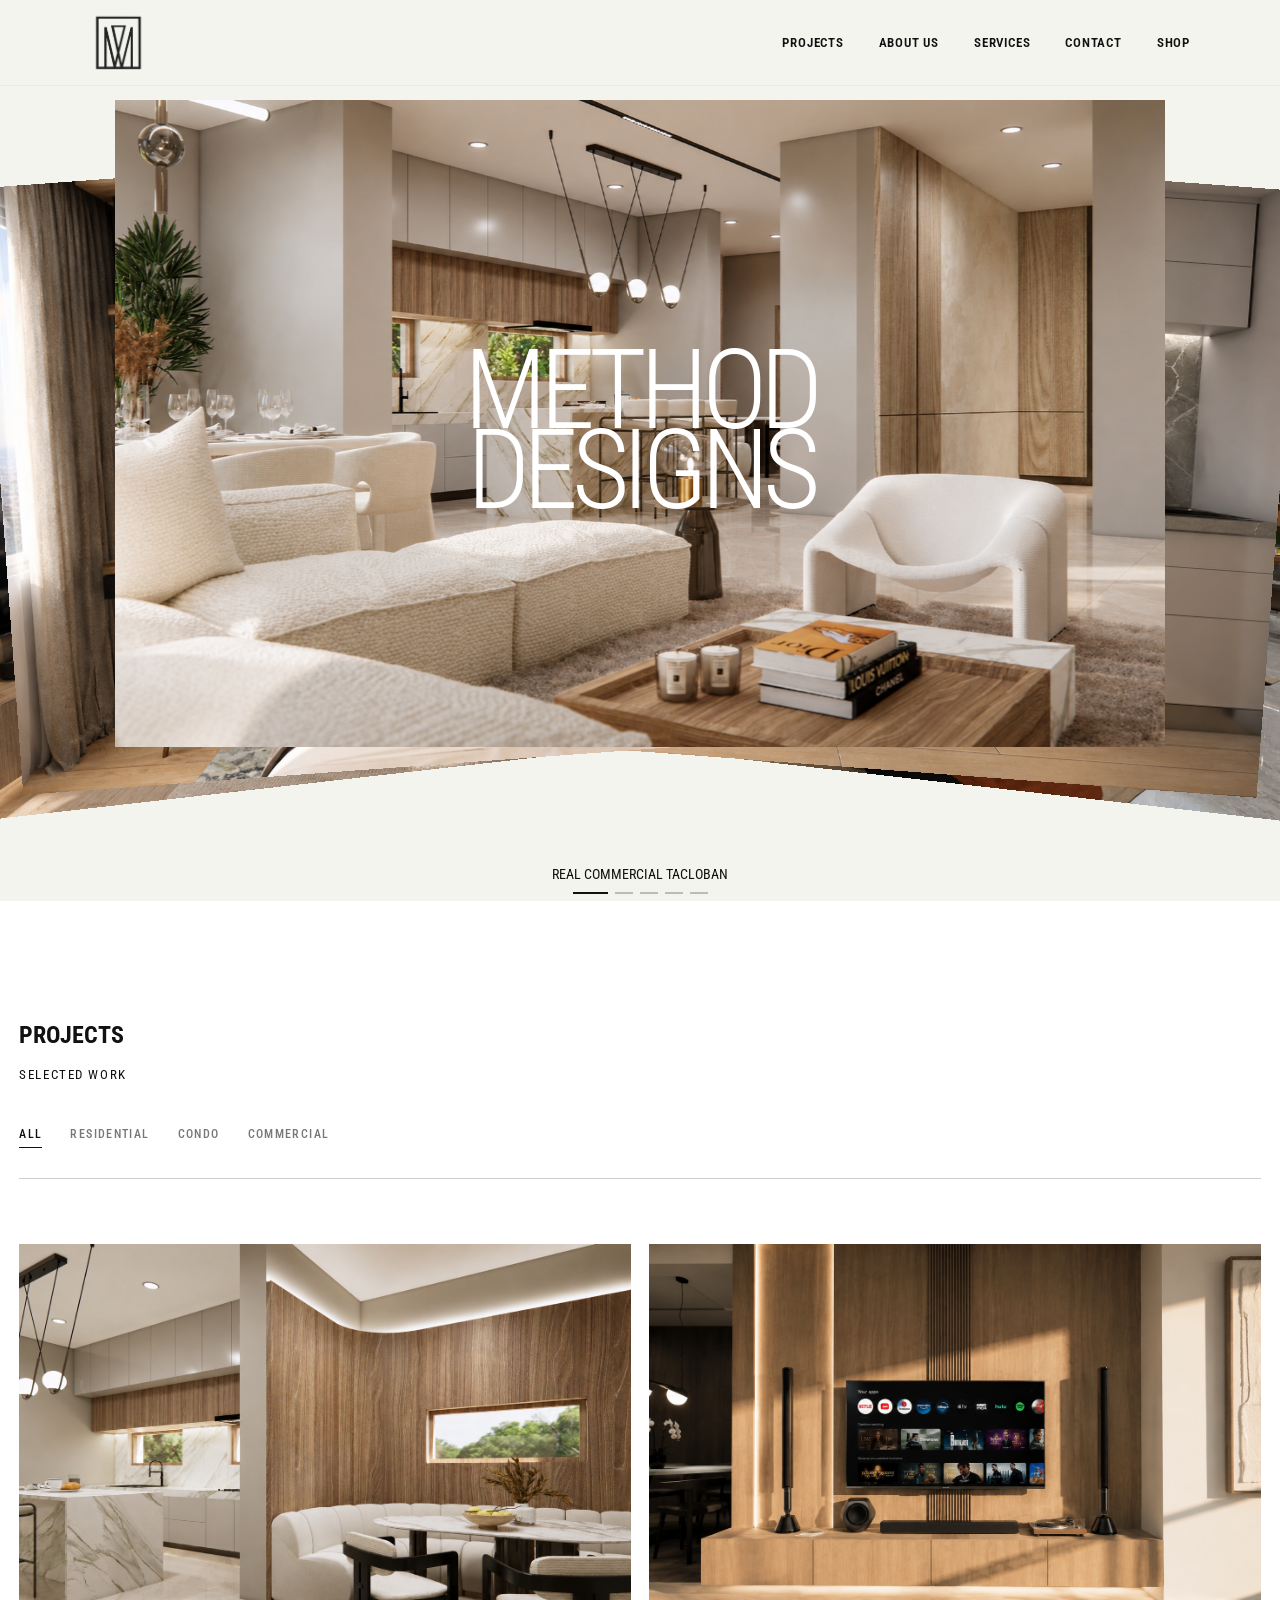
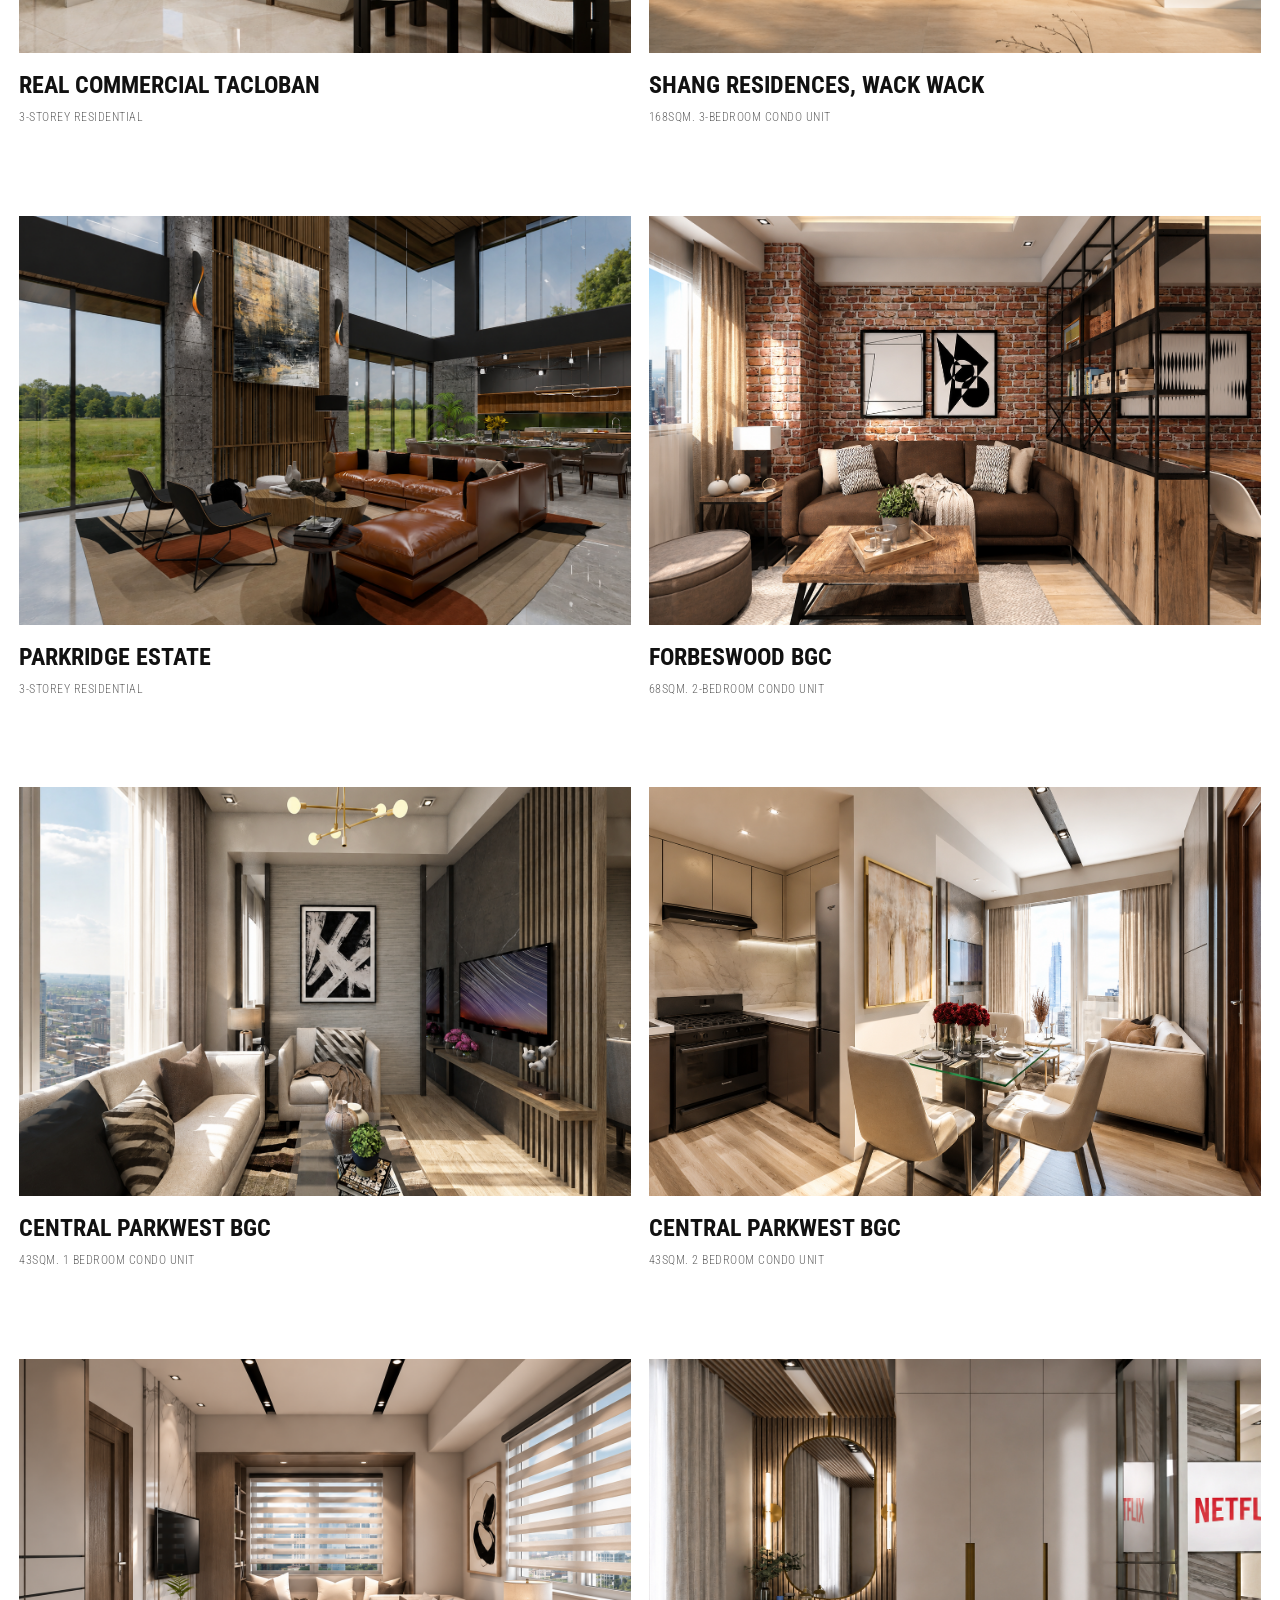
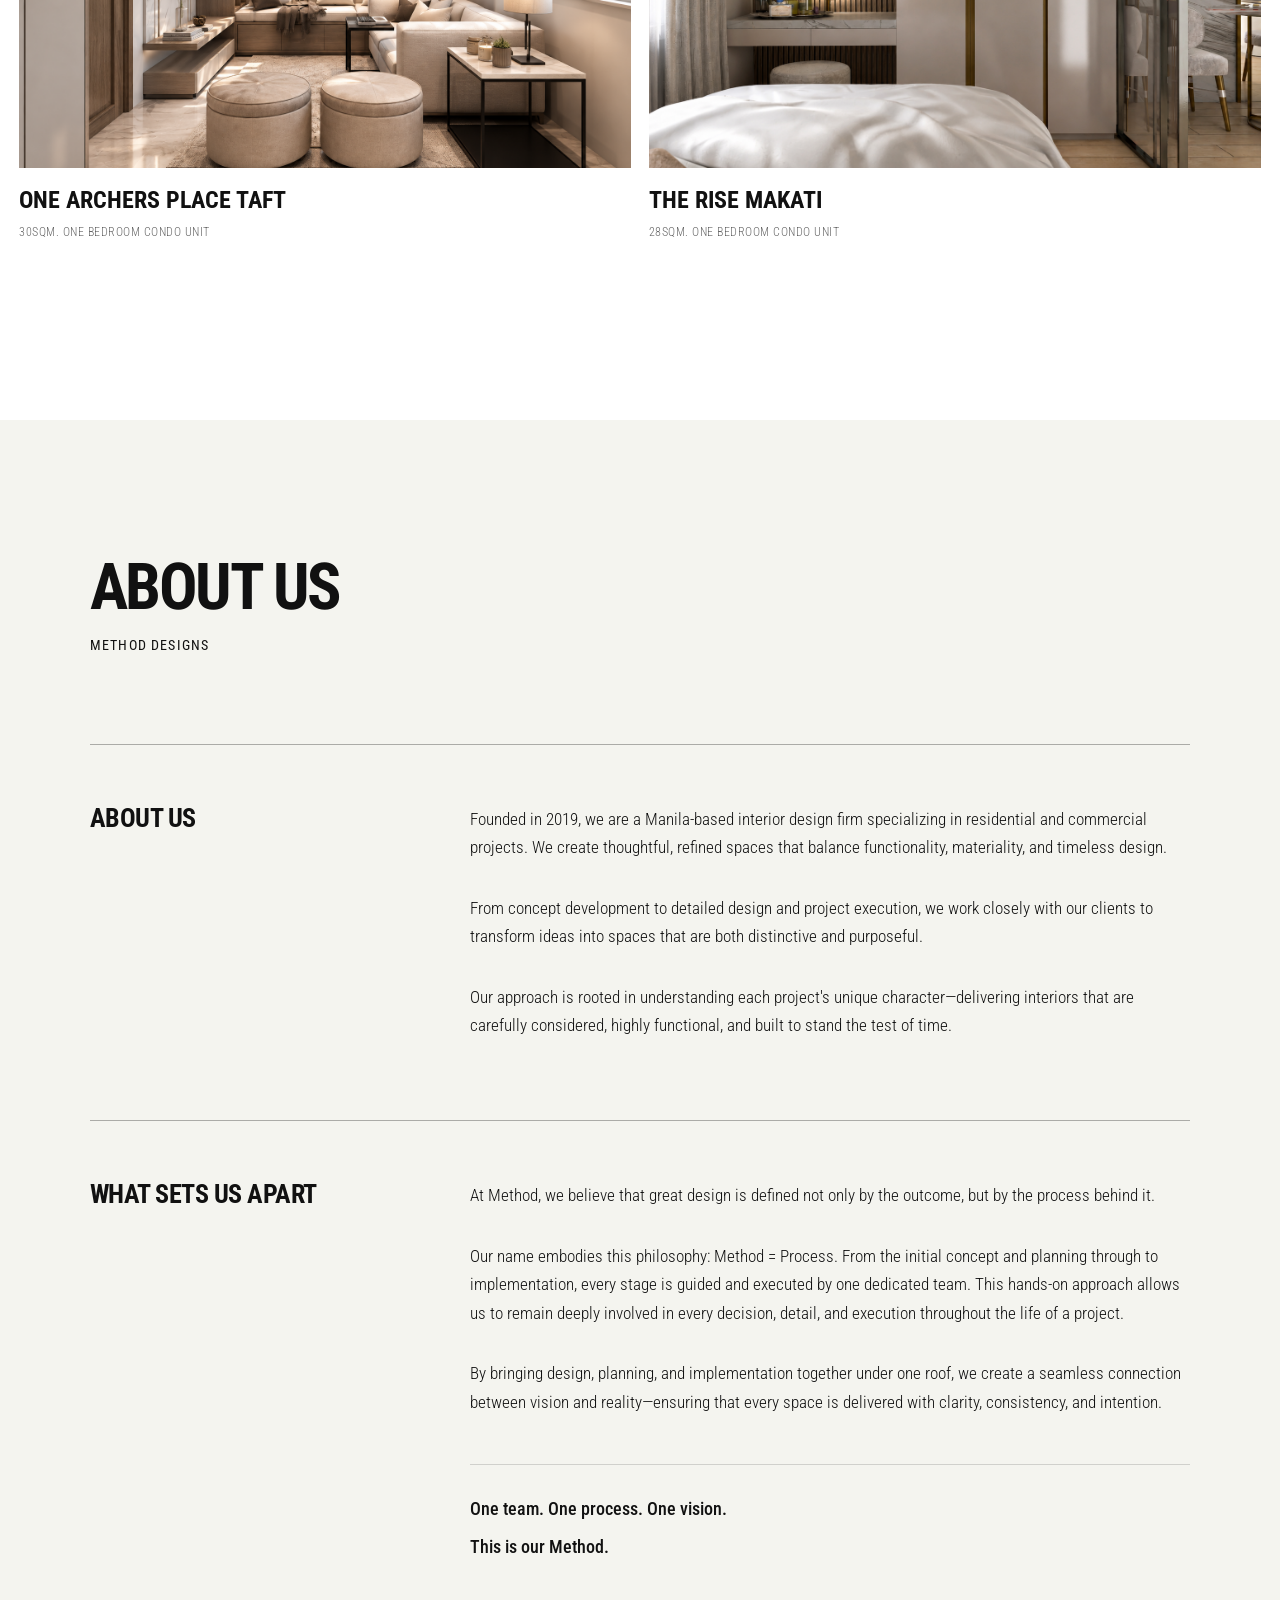
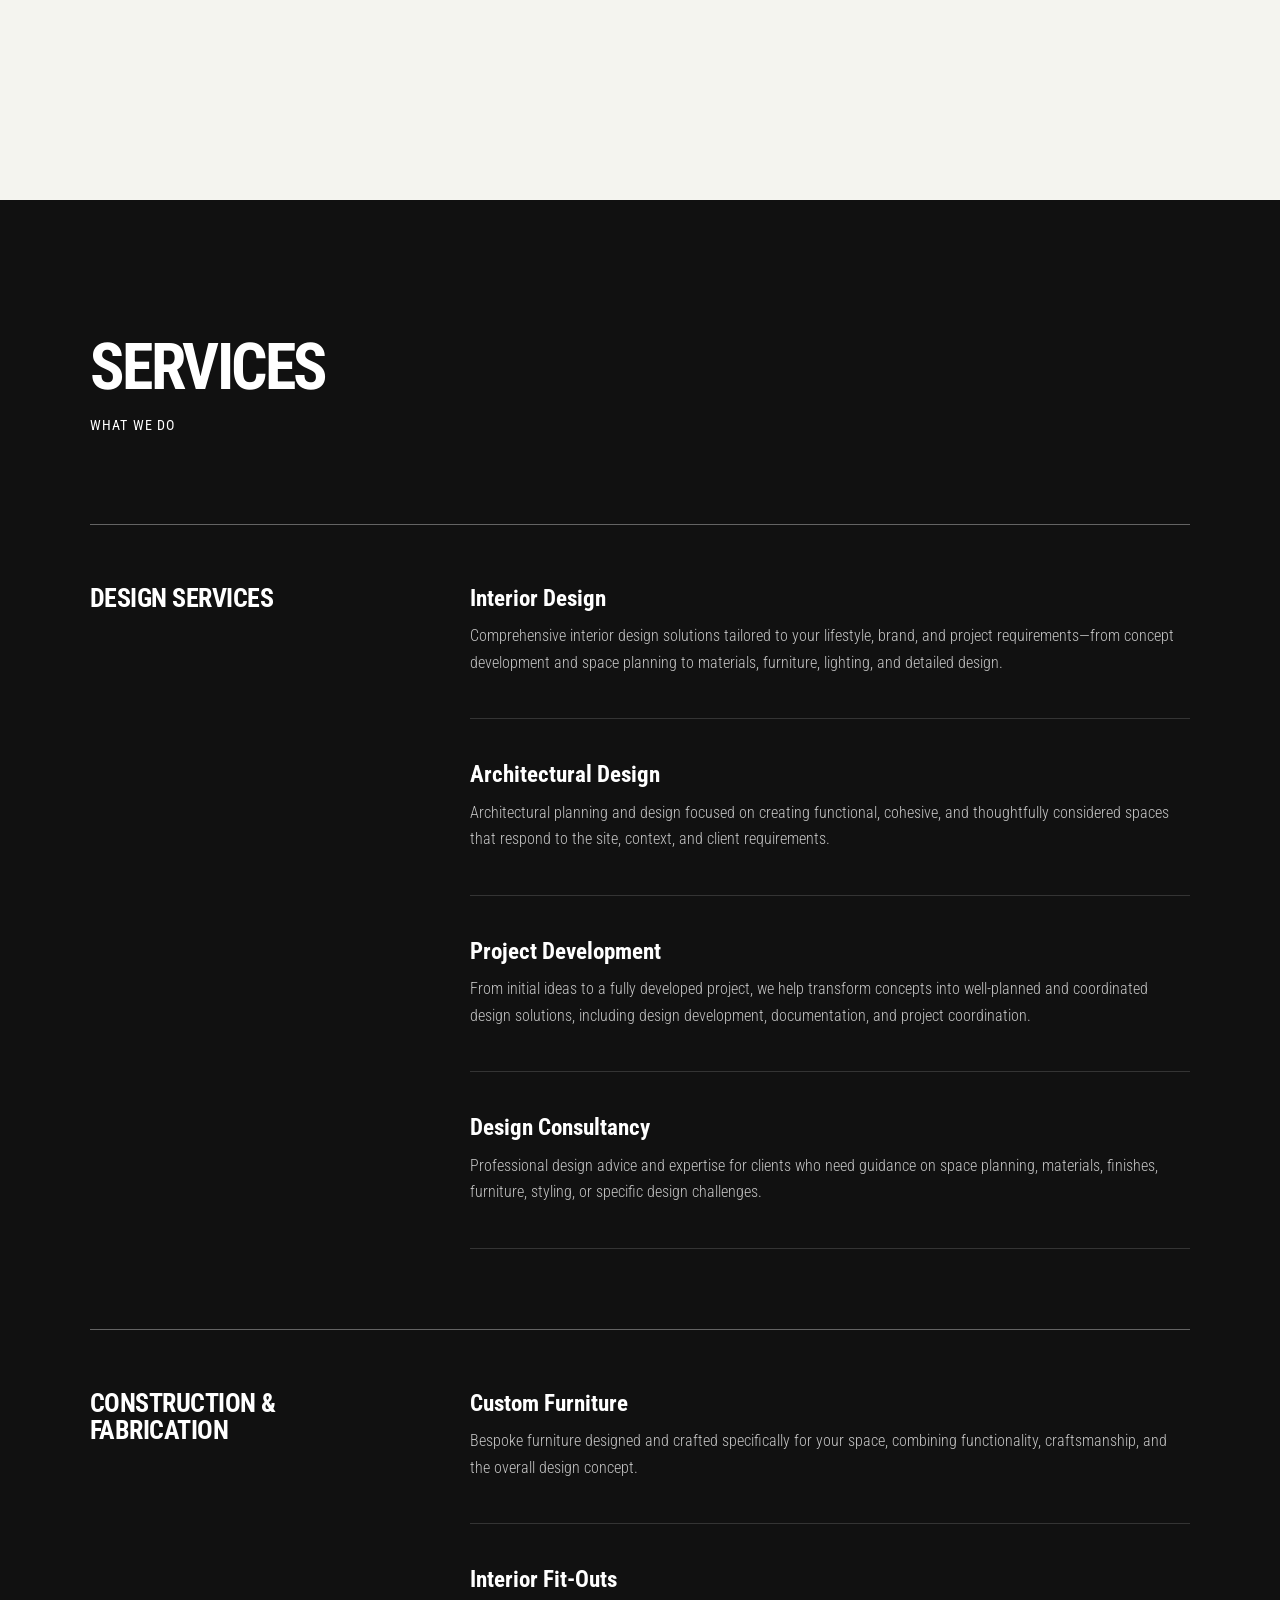
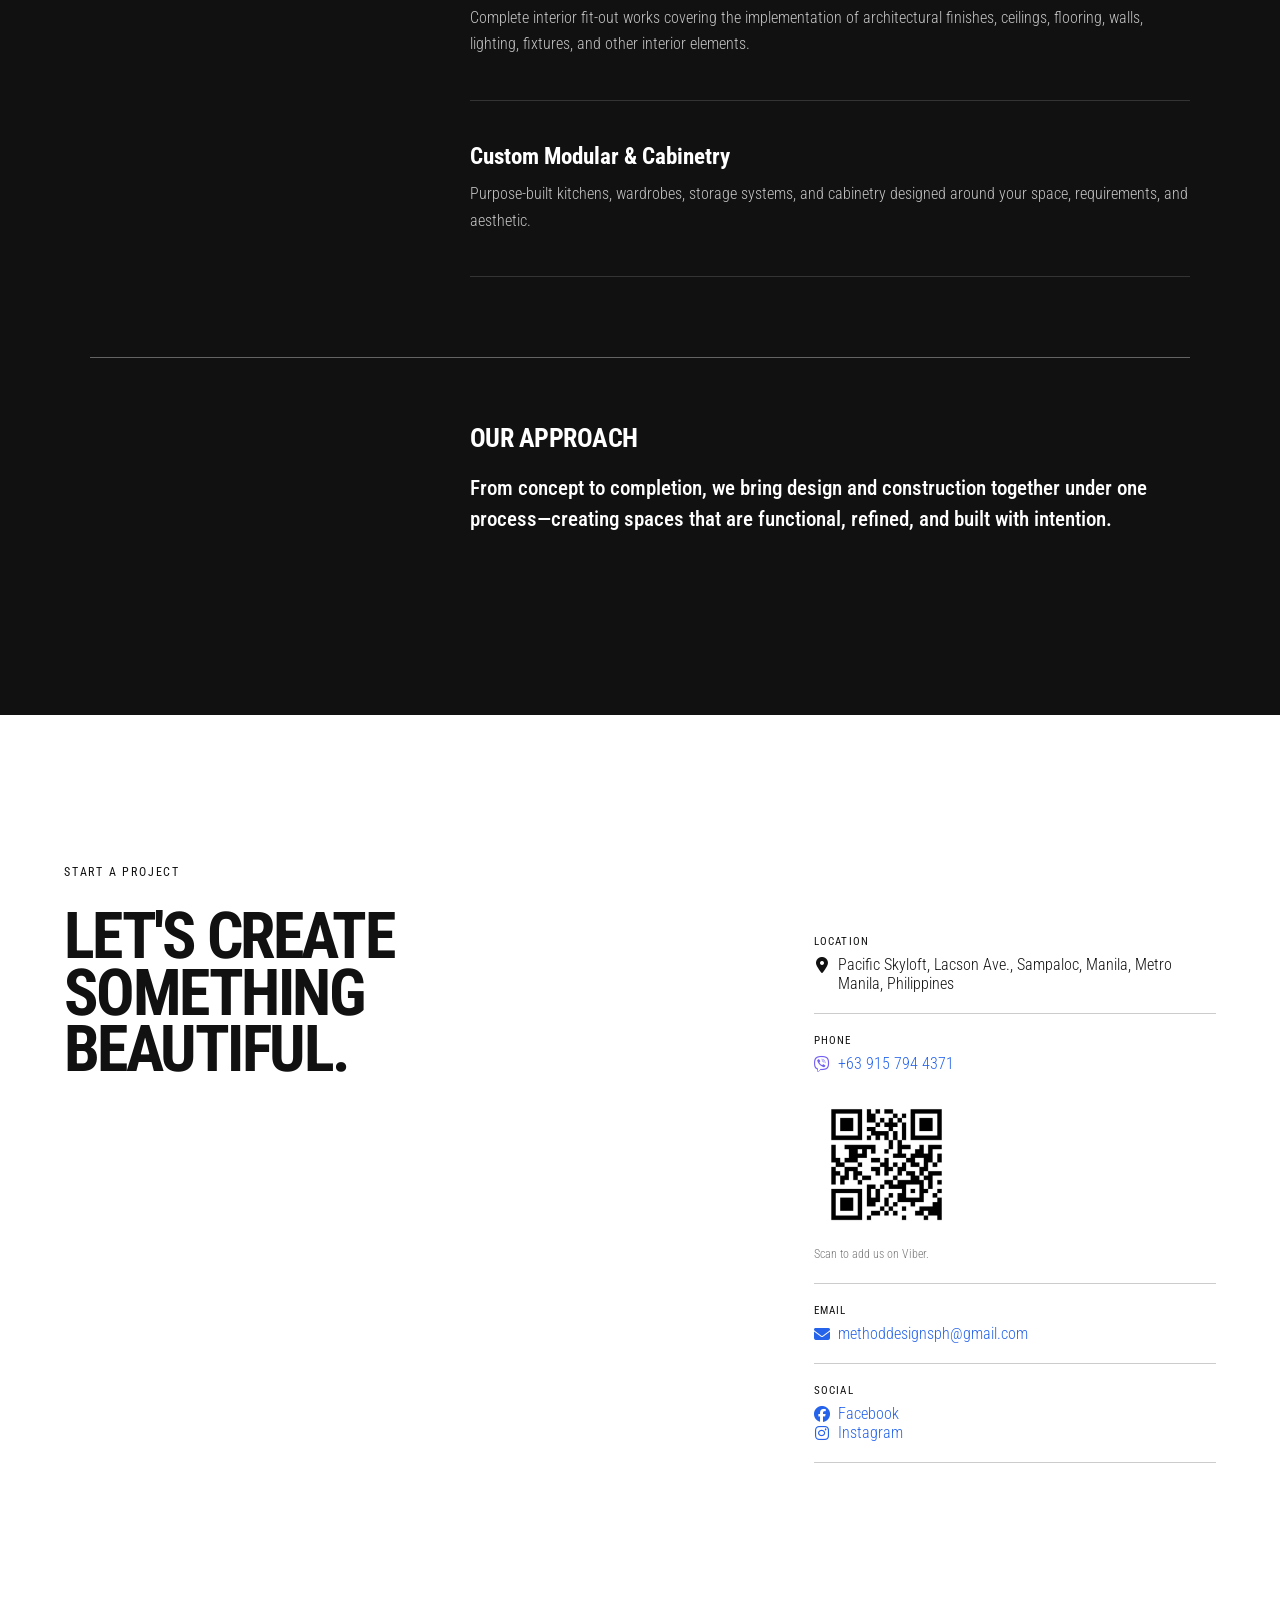
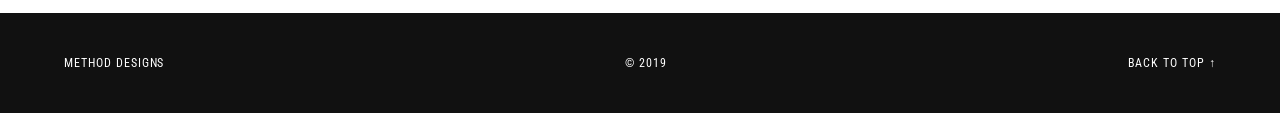
==== commit 6bfb7264: "Relogo" ====
--- a/index.html
+++ b/index.html
@@ -45,7 +45,8 @@
 
 
     <!-- ==================================================
-         OPEN GRAPH / FACEBOOK
+         OPEN GRAPH
+         FACEBOOK / MESSENGER / DISCORD / LINKEDIN
     =================================================== -->
 
     <meta
@@ -75,17 +76,27 @@
 
     <meta
         property="og:image"
-        content="https://methoddesignsph.com/images/projects/3.1.png"
+        content="https://methoddesignsph.com/images/logo.jpg?v=2"
+    >
+
+    <meta
+        property="og:image:secure_url"
+        content="https://methoddesignsph.com/images/logo.jpg?v=2"
+    >
+
+    <meta
+        property="og:image:type"
+        content="image/jpeg"
     >
 
     <meta
         property="og:image:alt"
-        content="Method Designs interior design project"
+        content="Method Designs Logo"
     >
 
 
     <!-- ==================================================
-         TWITTER / X
+         X / TWITTER
     =================================================== -->
 
     <meta
@@ -105,7 +116,12 @@
 
     <meta
         name="twitter:image"
-        content="https://methoddesignsph.com/images/projects/3.1.png"
+        content="https://methoddesignsph.com/images/logo.jpg?v=2"
+    >
+
+    <meta
+        name="twitter:image:alt"
+        content="Method Designs Logo"
     >
 
 
@@ -115,7 +131,14 @@
 
     <link
         rel="icon"
-        href="images/favicon.ico"
+        type="image/x-icon"
+        href="/images/favicon.ico?v=4"
+    >
+
+    <link
+        rel="shortcut icon"
+        type="image/x-icon"
+        href="/images/favicon.ico?v=4"
     >
 
 
@@ -160,6 +183,8 @@
         "@type": "ProfessionalService",
         "name": "Method Designs",
         "url": "https://methoddesignsph.com/",
+        "logo": "https://methoddesignsph.com/images/logo.jpg",
+        "image": "https://methoddesignsph.com/images/logo.jpg",
         "description": "Method Designs is a Manila-based interior design studio specializing in residential, condominium, commercial, architectural design, construction, custom furniture, fit-outs, and cabinetry.",
         "foundingDate": "2019",
         "email": "methoddesignsph@gmail.com",
@@ -280,7 +305,6 @@
                     CONTACT
                 </a>
 
-
                 <button
                     class="shop-nav-button"
                     id="shopButton"
@@ -440,10 +464,15 @@
 
 
     <!-- ==================================================
-         PROJECTS
+         MAIN
     =================================================== -->
 
     <main>
+
+
+        <!-- ==================================================
+             PROJECTS
+        =================================================== -->
 
         <section
             id="portfolio"
@@ -766,7 +795,7 @@
                 </article>
 
 
-                <!-- CENTRAL PARKWEST 1 BEDROOM -->
+                <!-- CENTRAL PARKWEST BGC 1BR -->
 
                 <article
                     class="project-grid-item project-card"
@@ -826,7 +855,7 @@
                 </article>
 
 
-                <!-- CENTRAL PARKWEST 2 BEDROOM -->
+                <!-- CENTRAL PARKWEST BGC 2BR -->
 
                 <article
                     class="project-grid-item project-card"
@@ -886,7 +915,7 @@
                 </article>
 
 
-                <!-- ONE ARCHERS PLACE -->
+                <!-- ONE ARCHERS PLACE TAFT -->
 
                 <article
                     class="project-grid-item project-card"
@@ -1285,7 +1314,7 @@
                 </div>
 
 
-                <!-- CONSTRUCTION -->
+                <!-- CONSTRUCTION & FABRICATION -->
 
                 <div class="service-group">
 
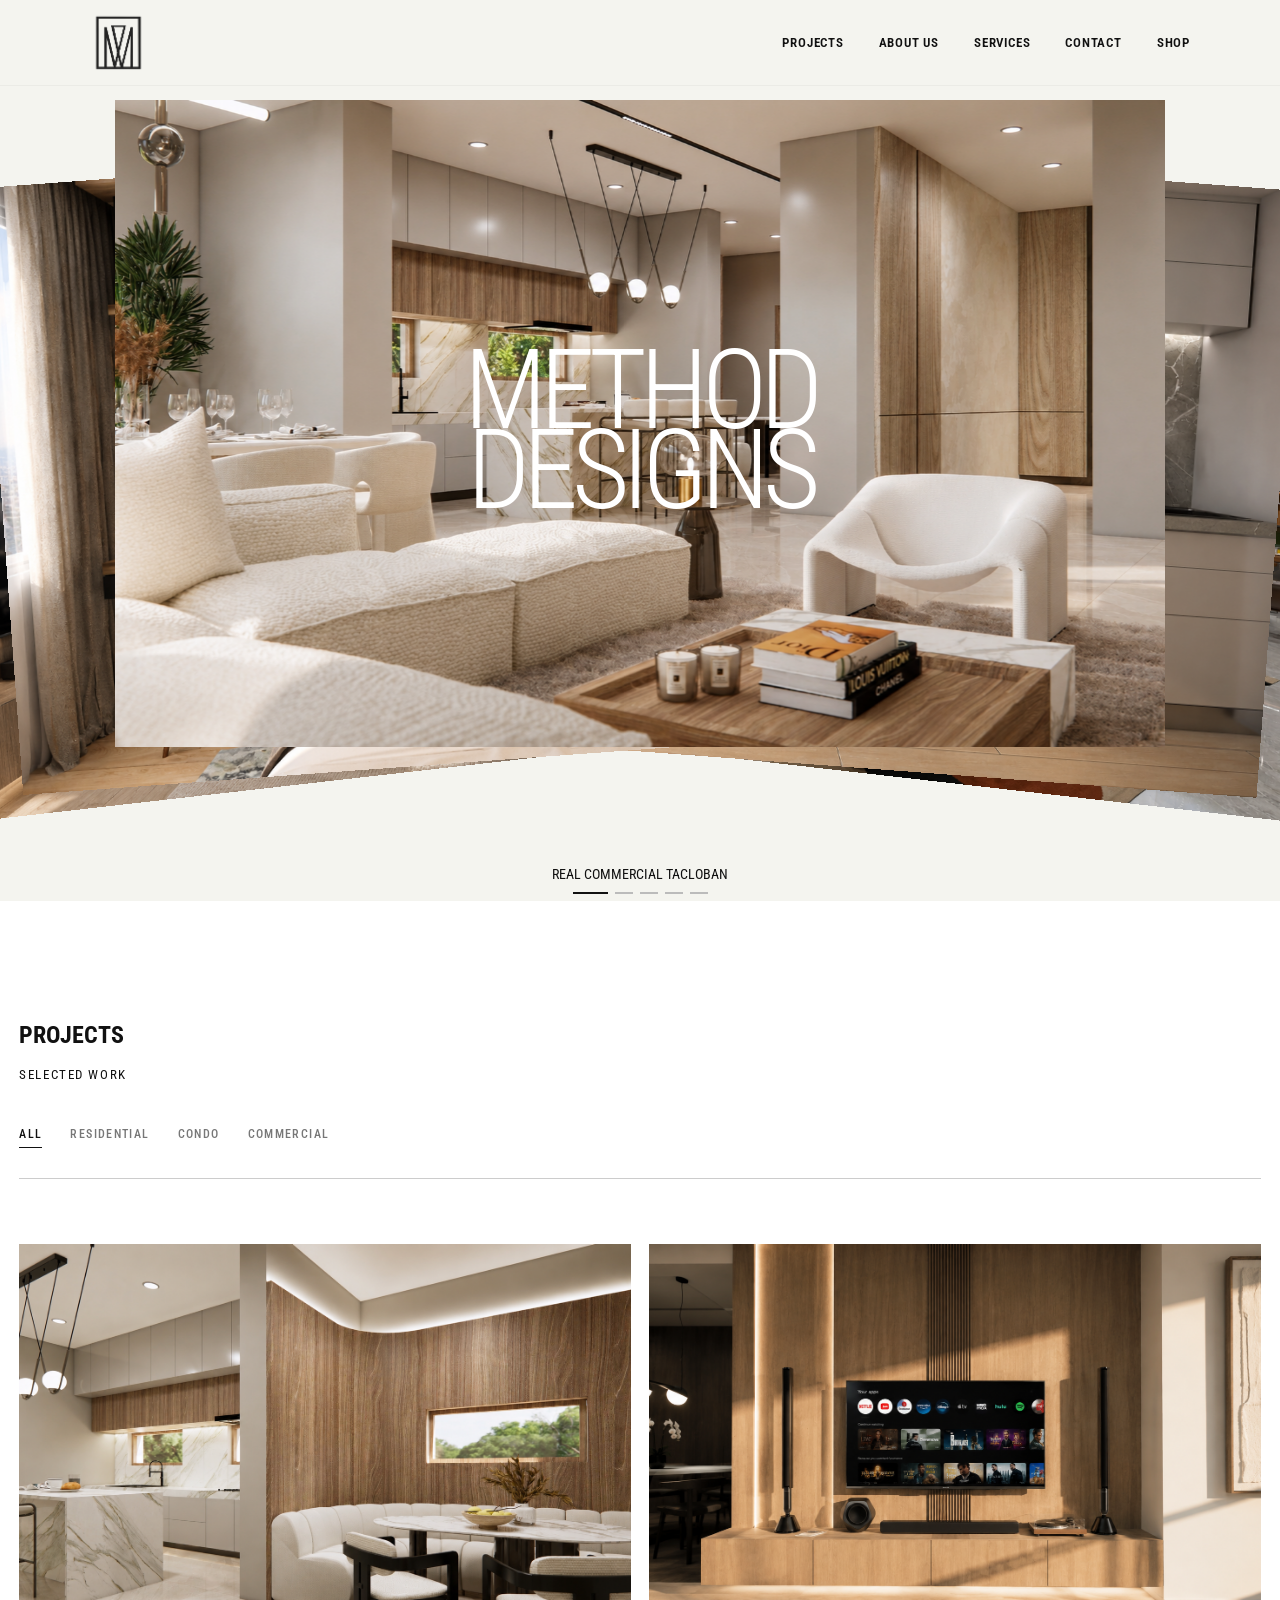
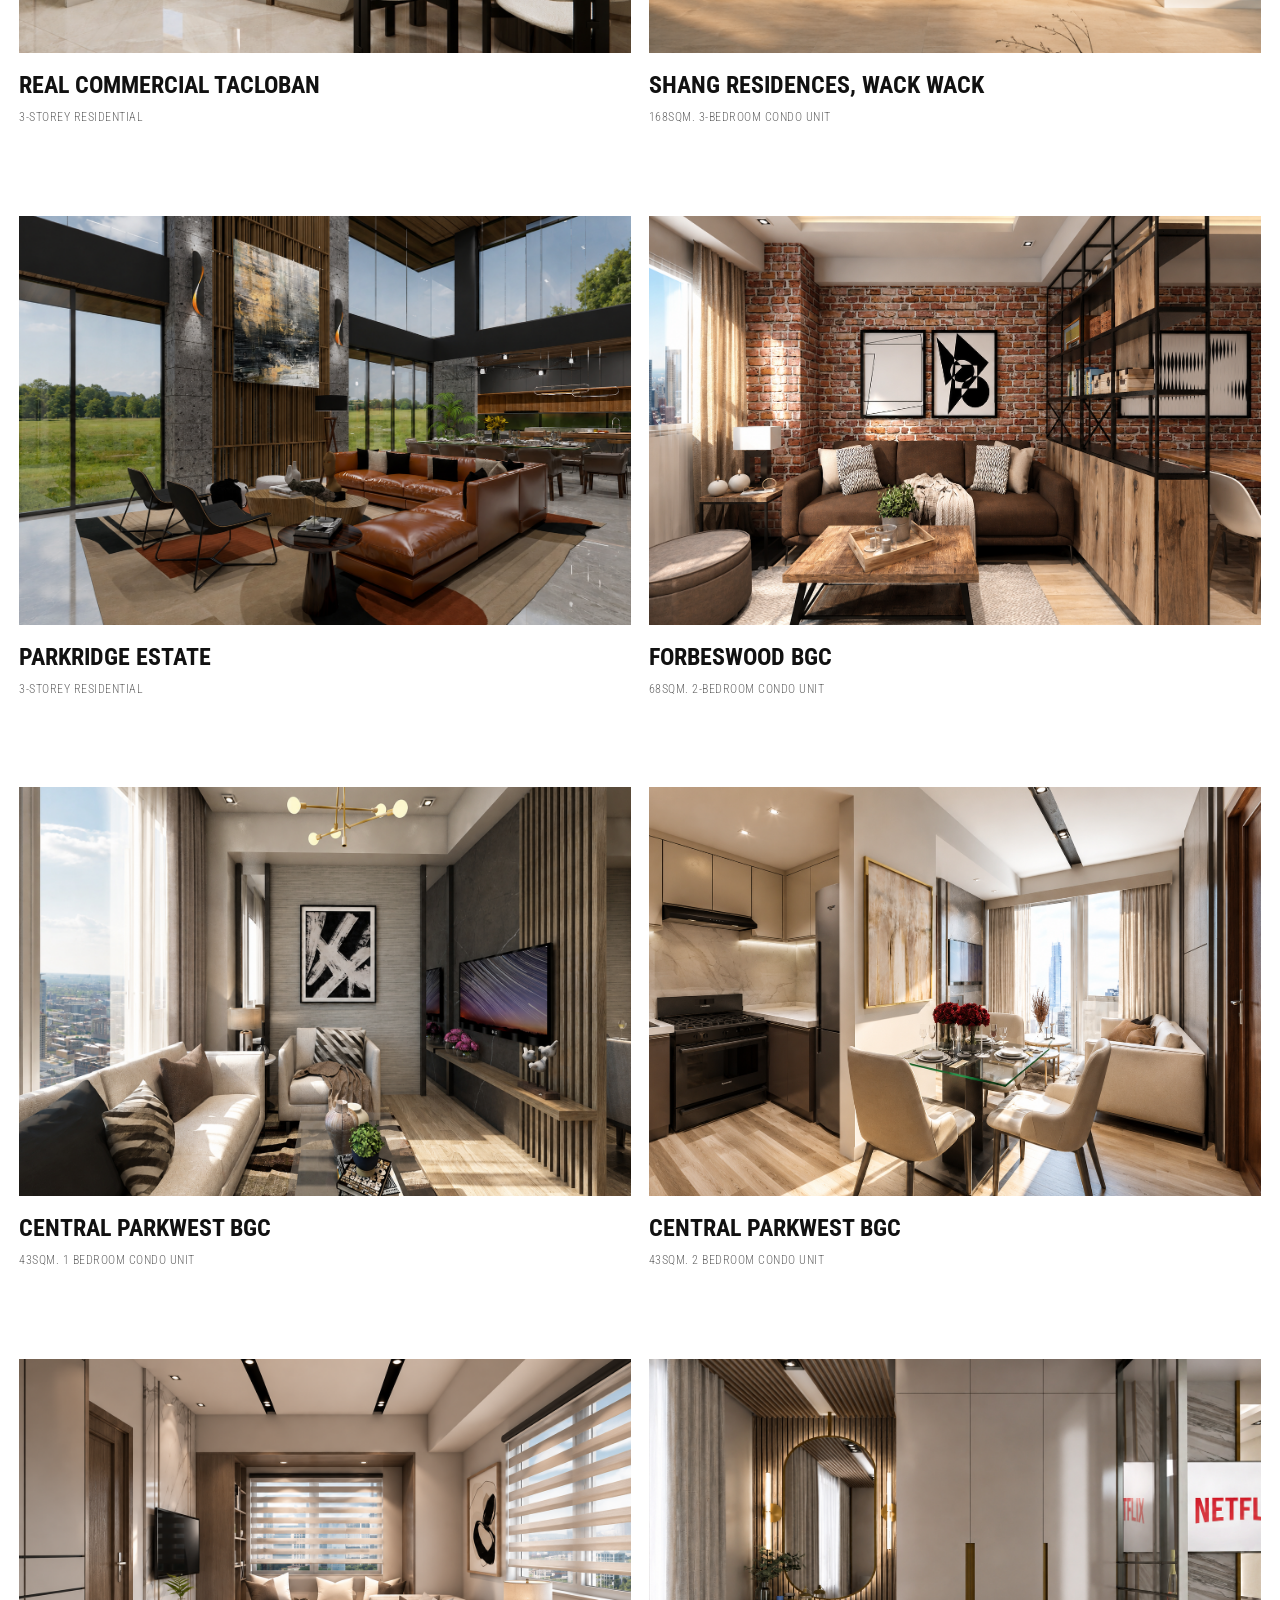
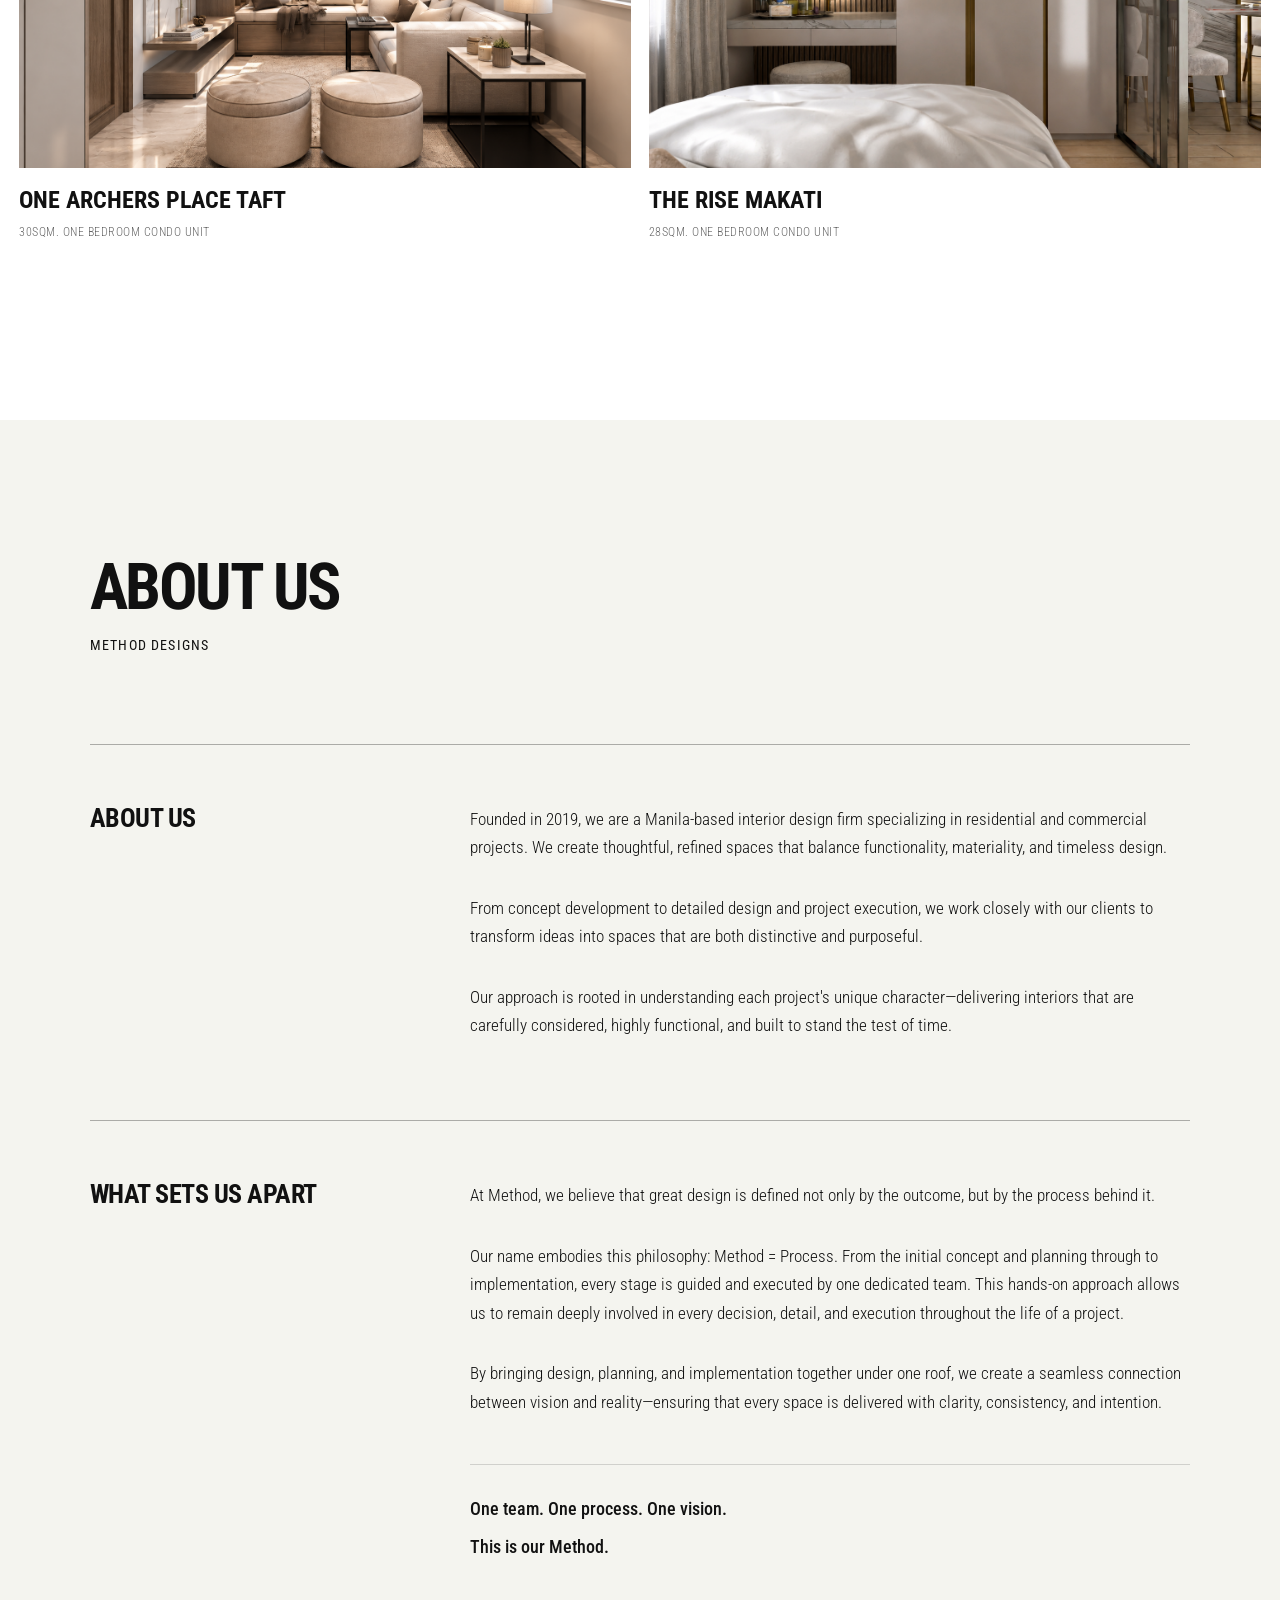
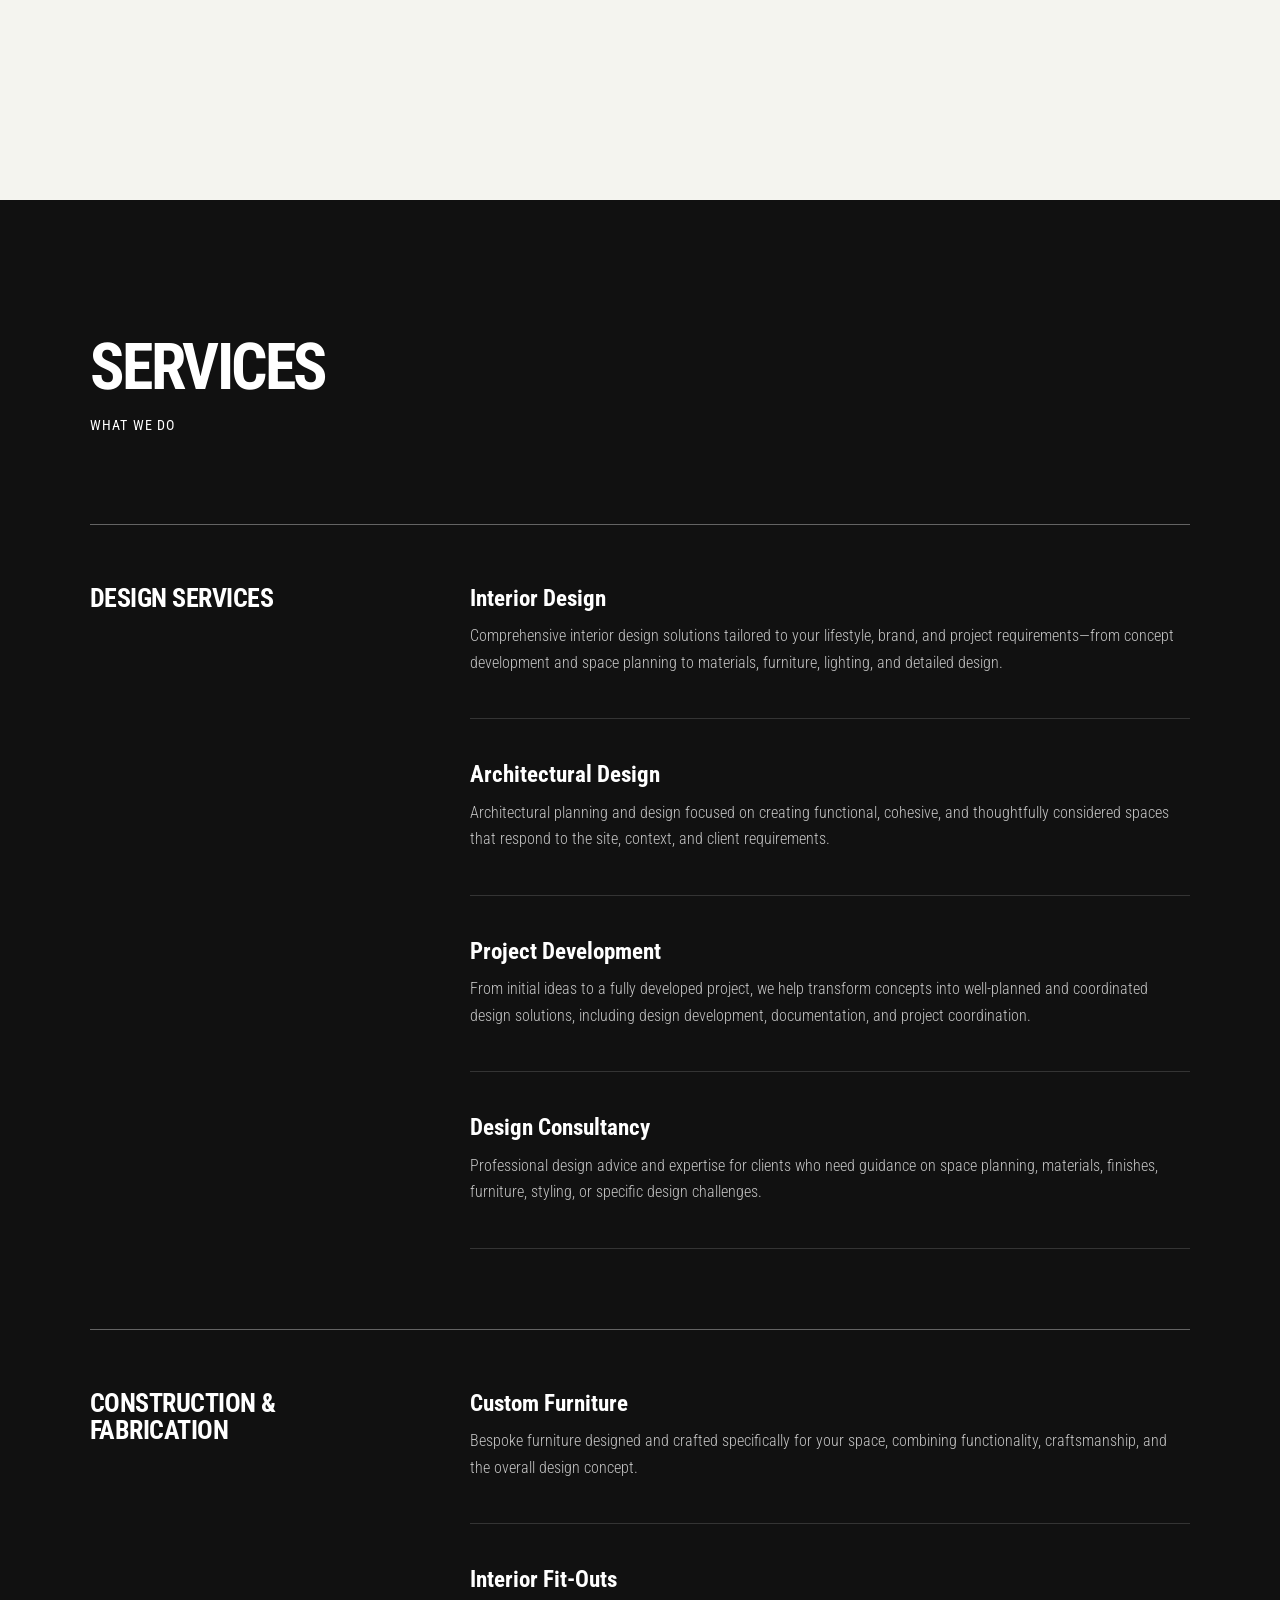
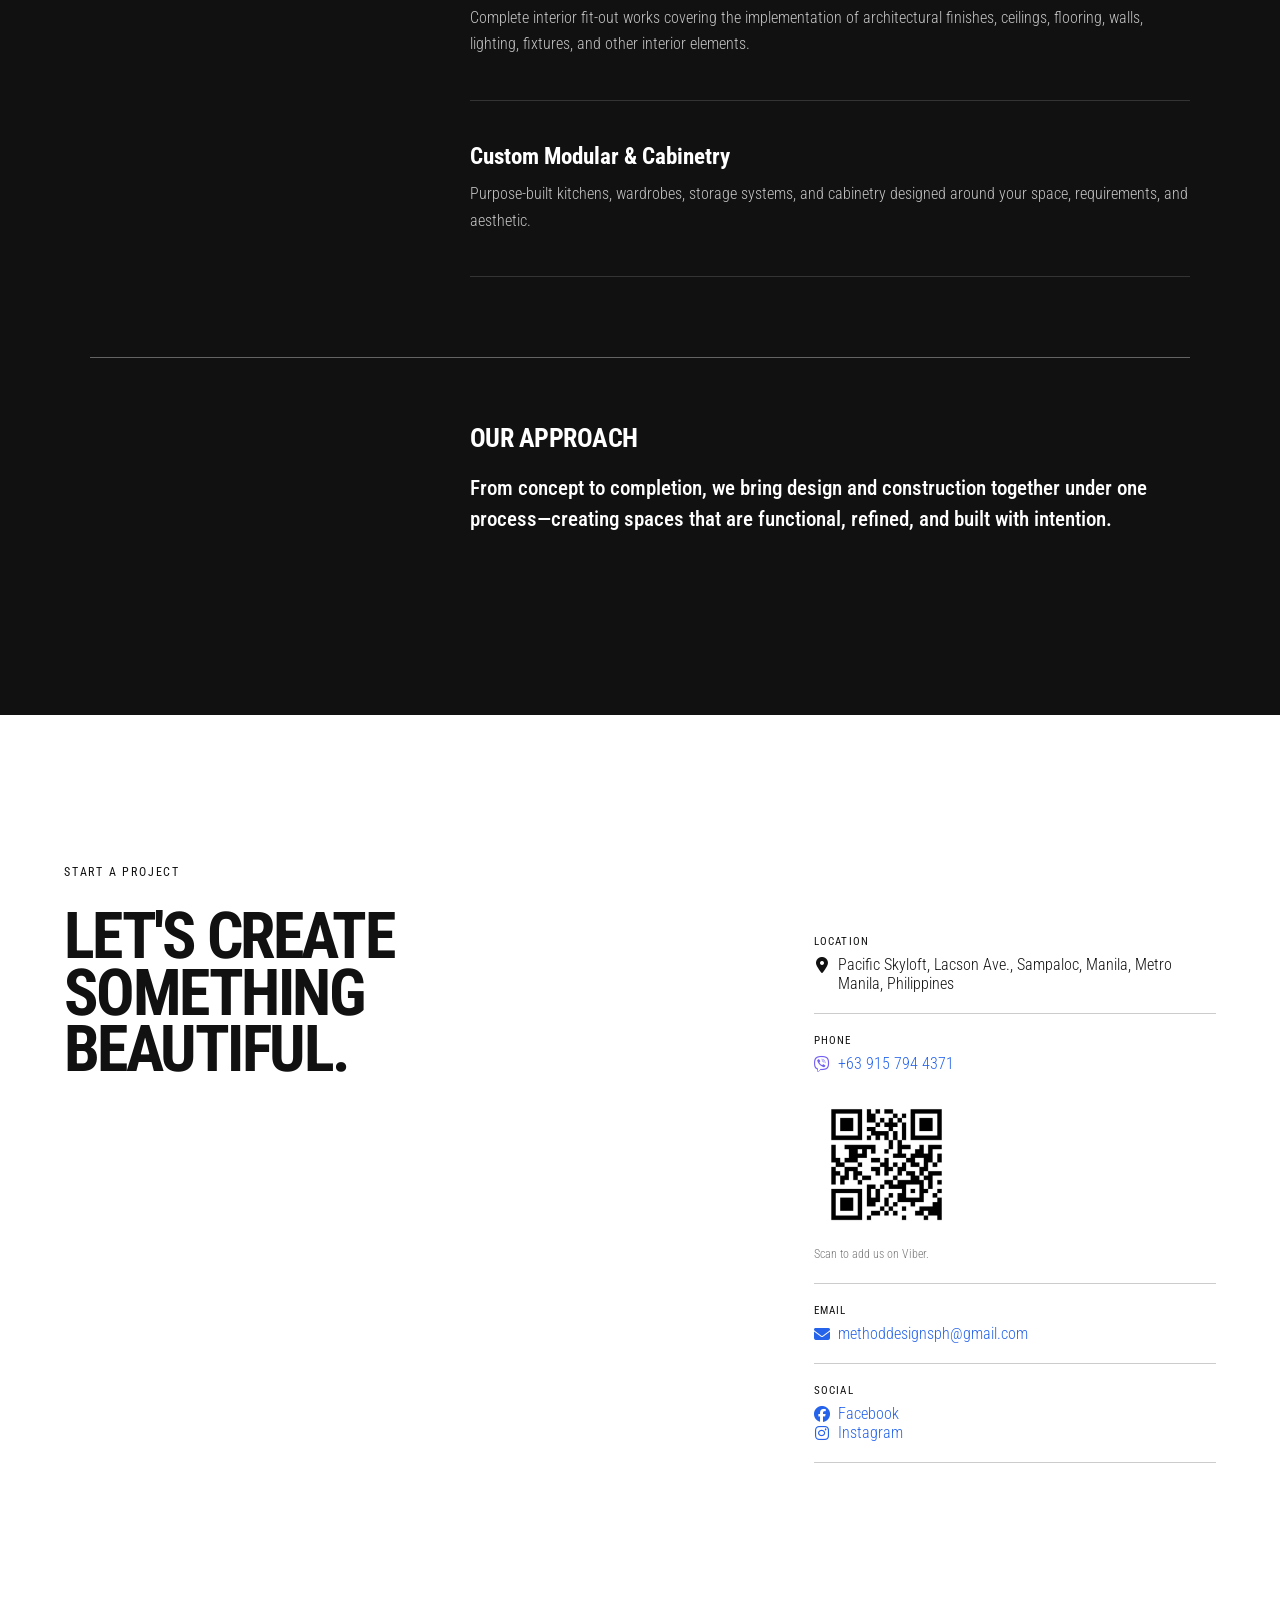
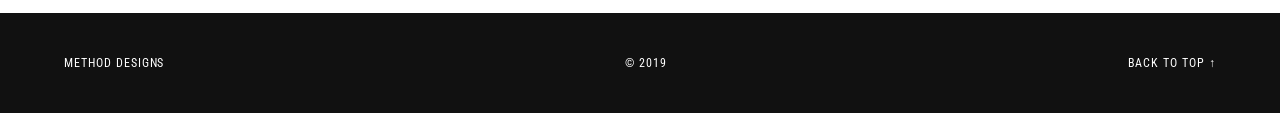
==== commit c75a607d: "Update index.html" ====
--- a/index.html
+++ b/index.html
@@ -138,7 +138,7 @@
     <link
         rel="shortcut icon"
         type="image/x-icon"
-        href="/images/favicon.ico?v=4"
+        href="./images/favicon.ico?v=4"
     >
 
 
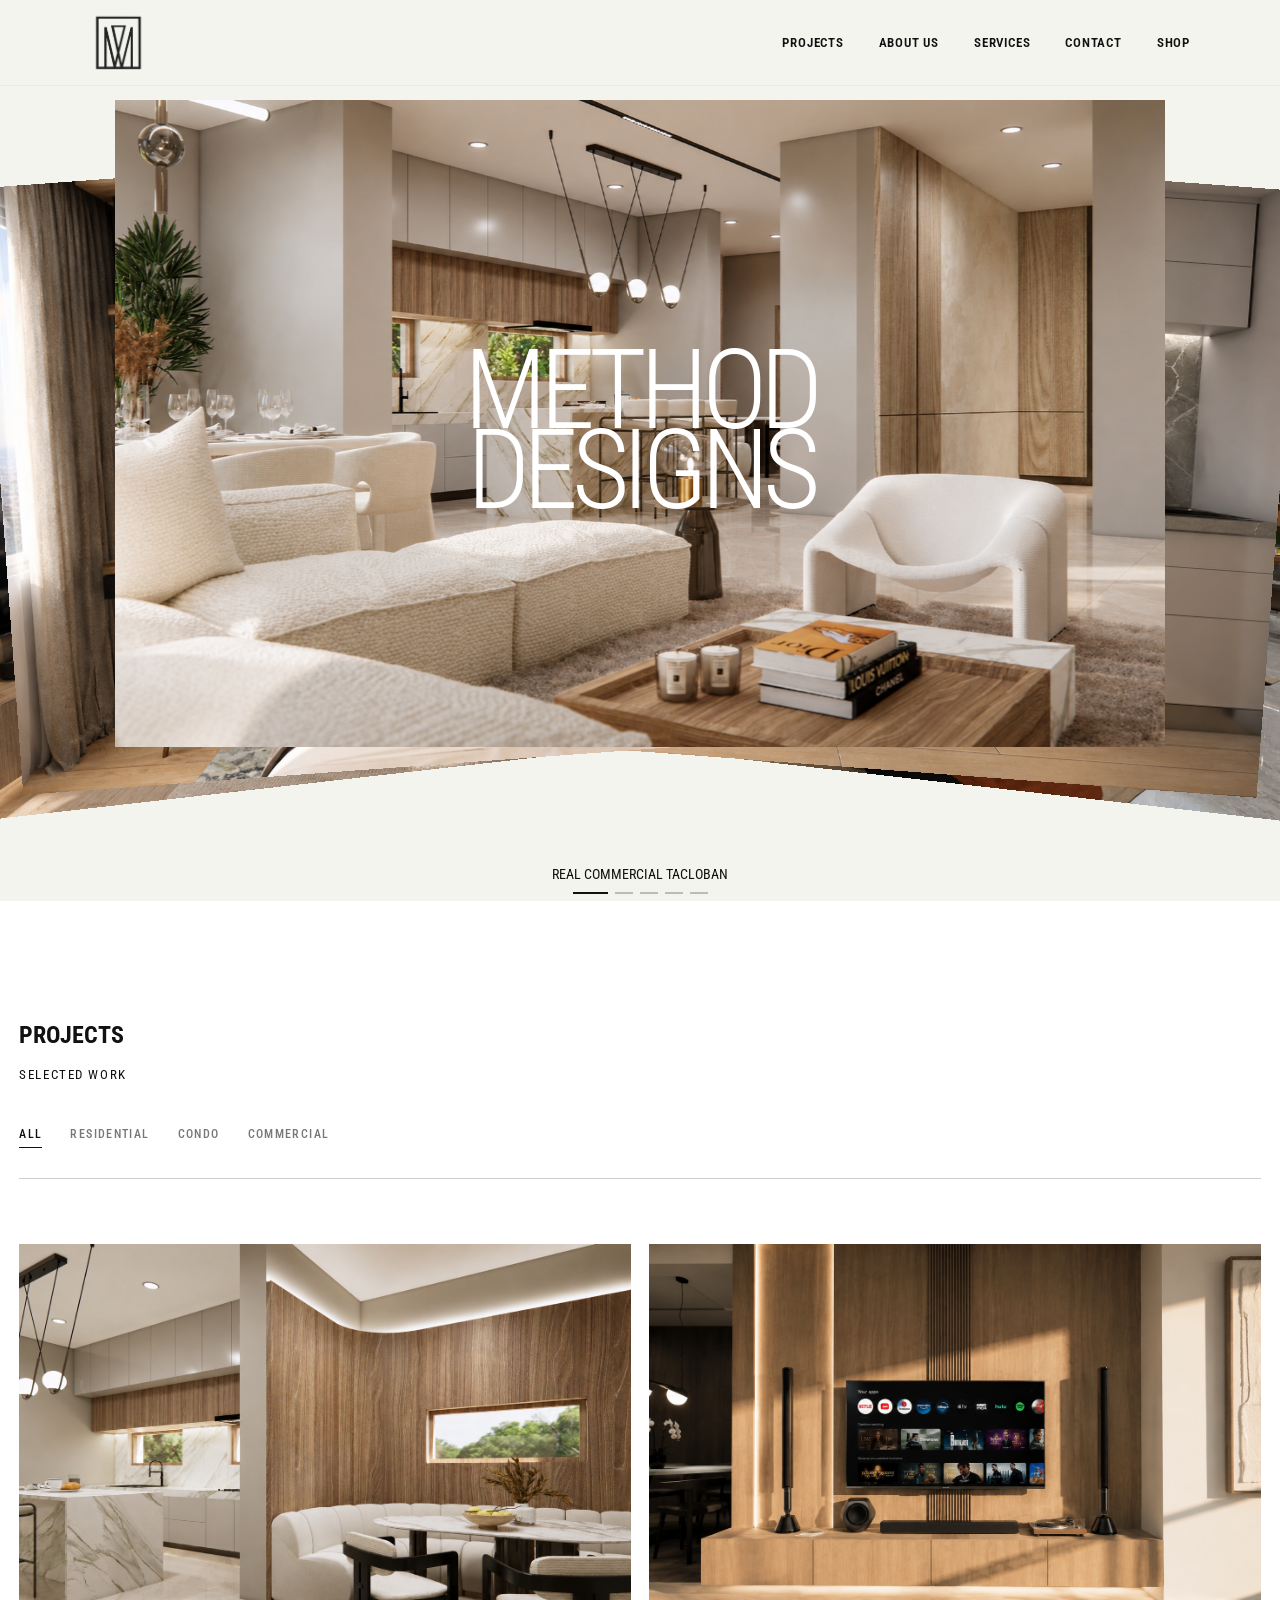
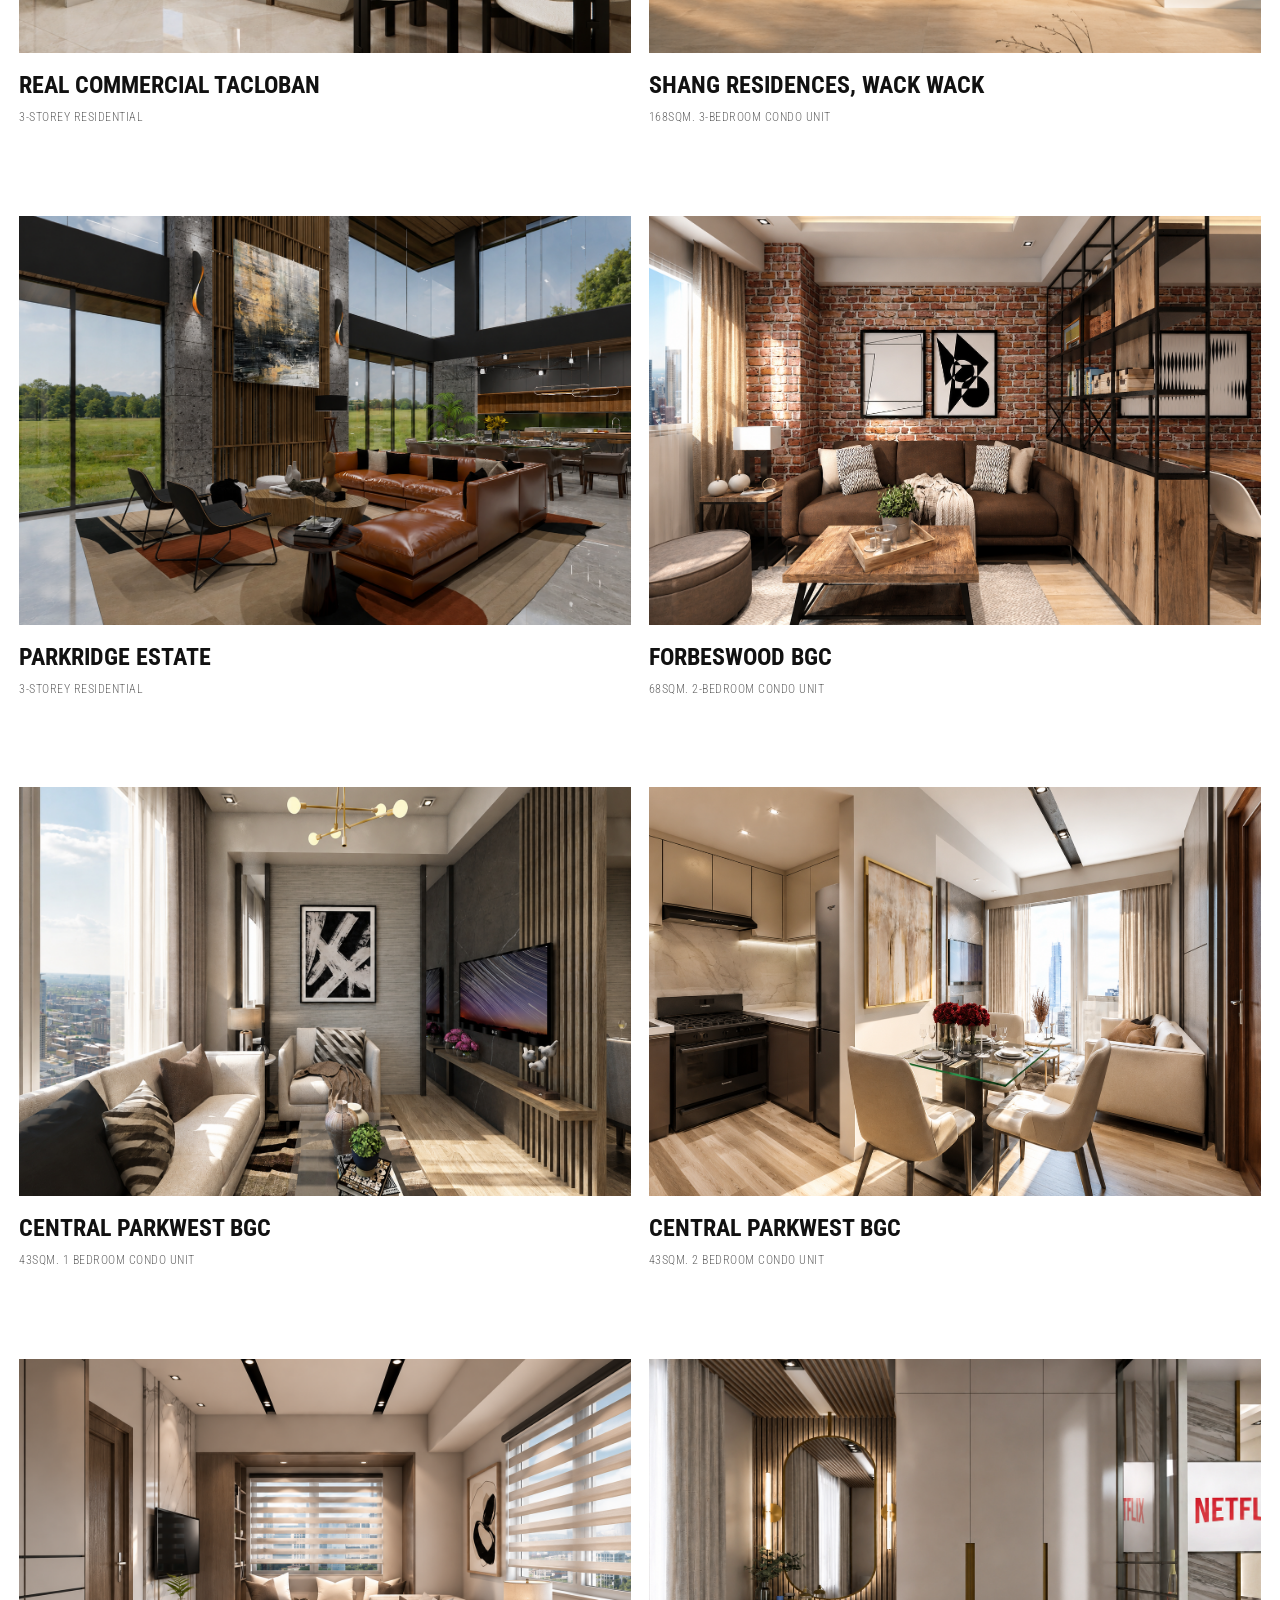
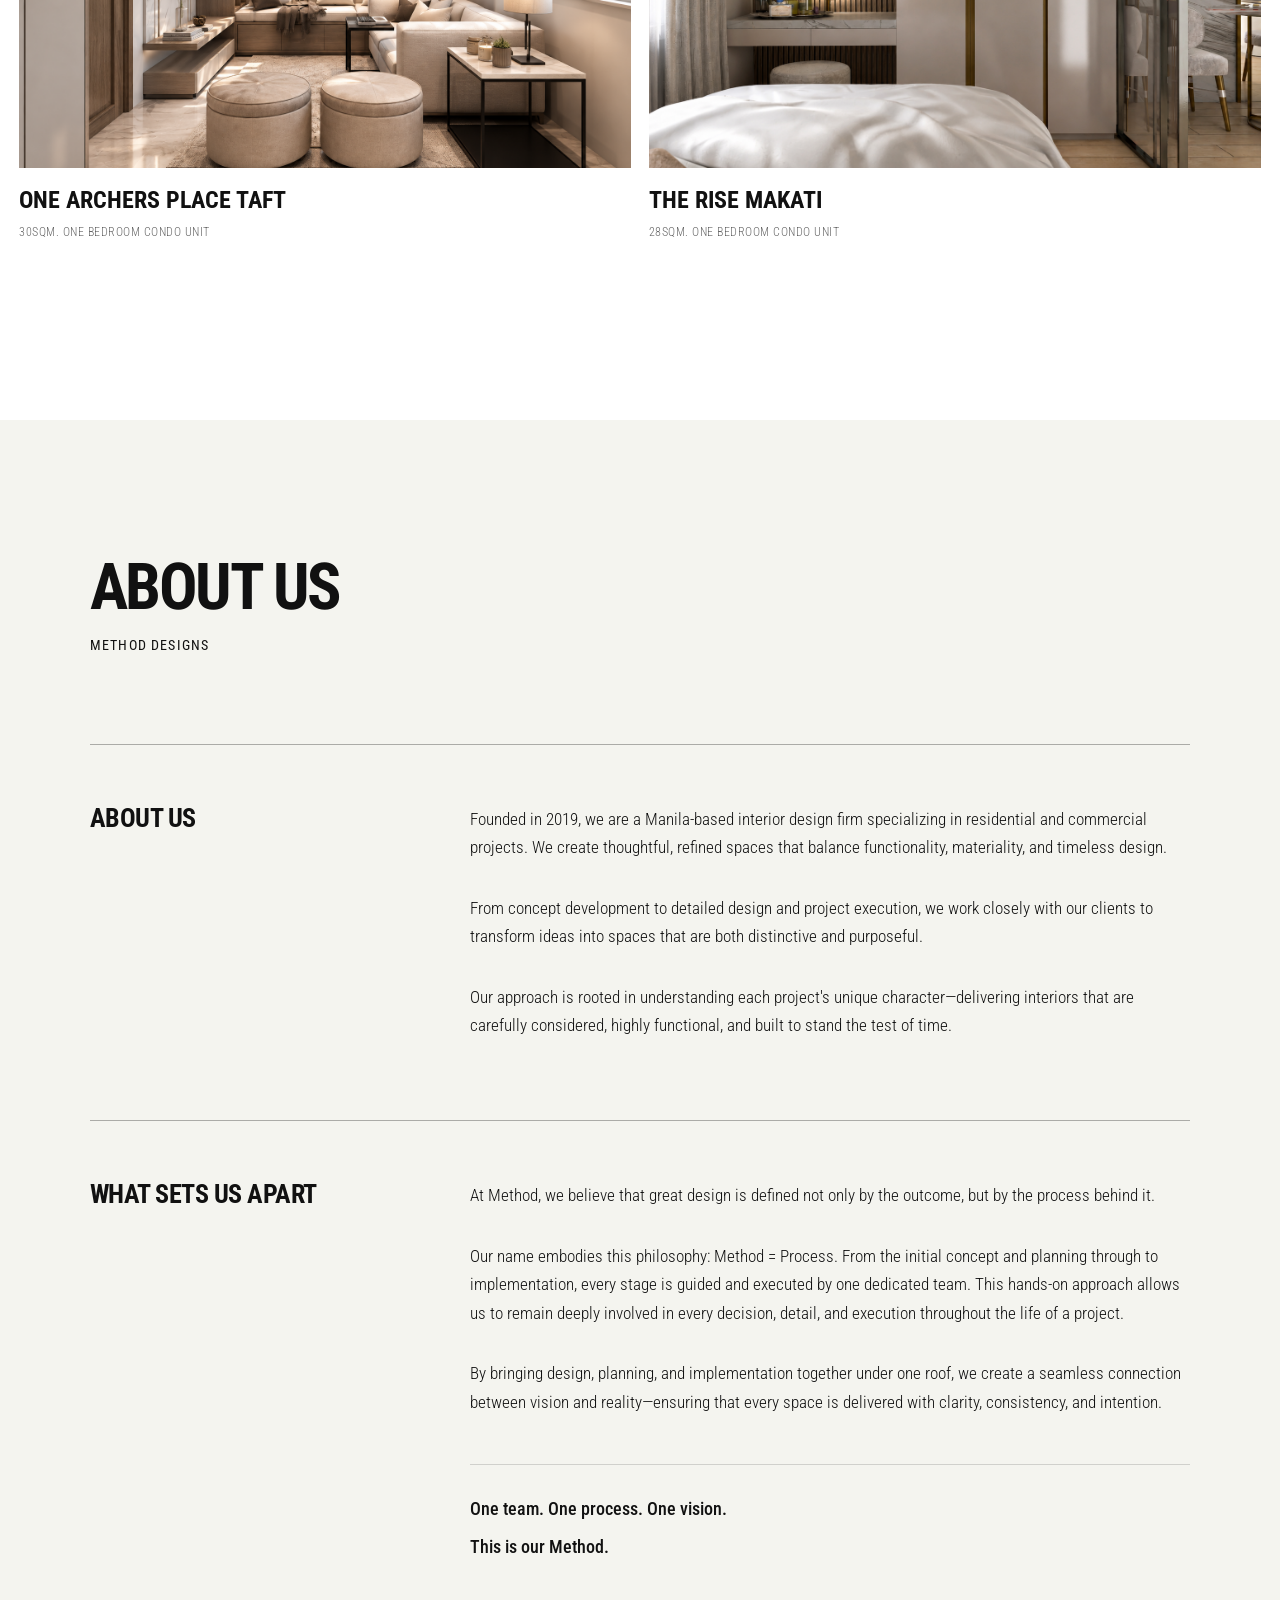
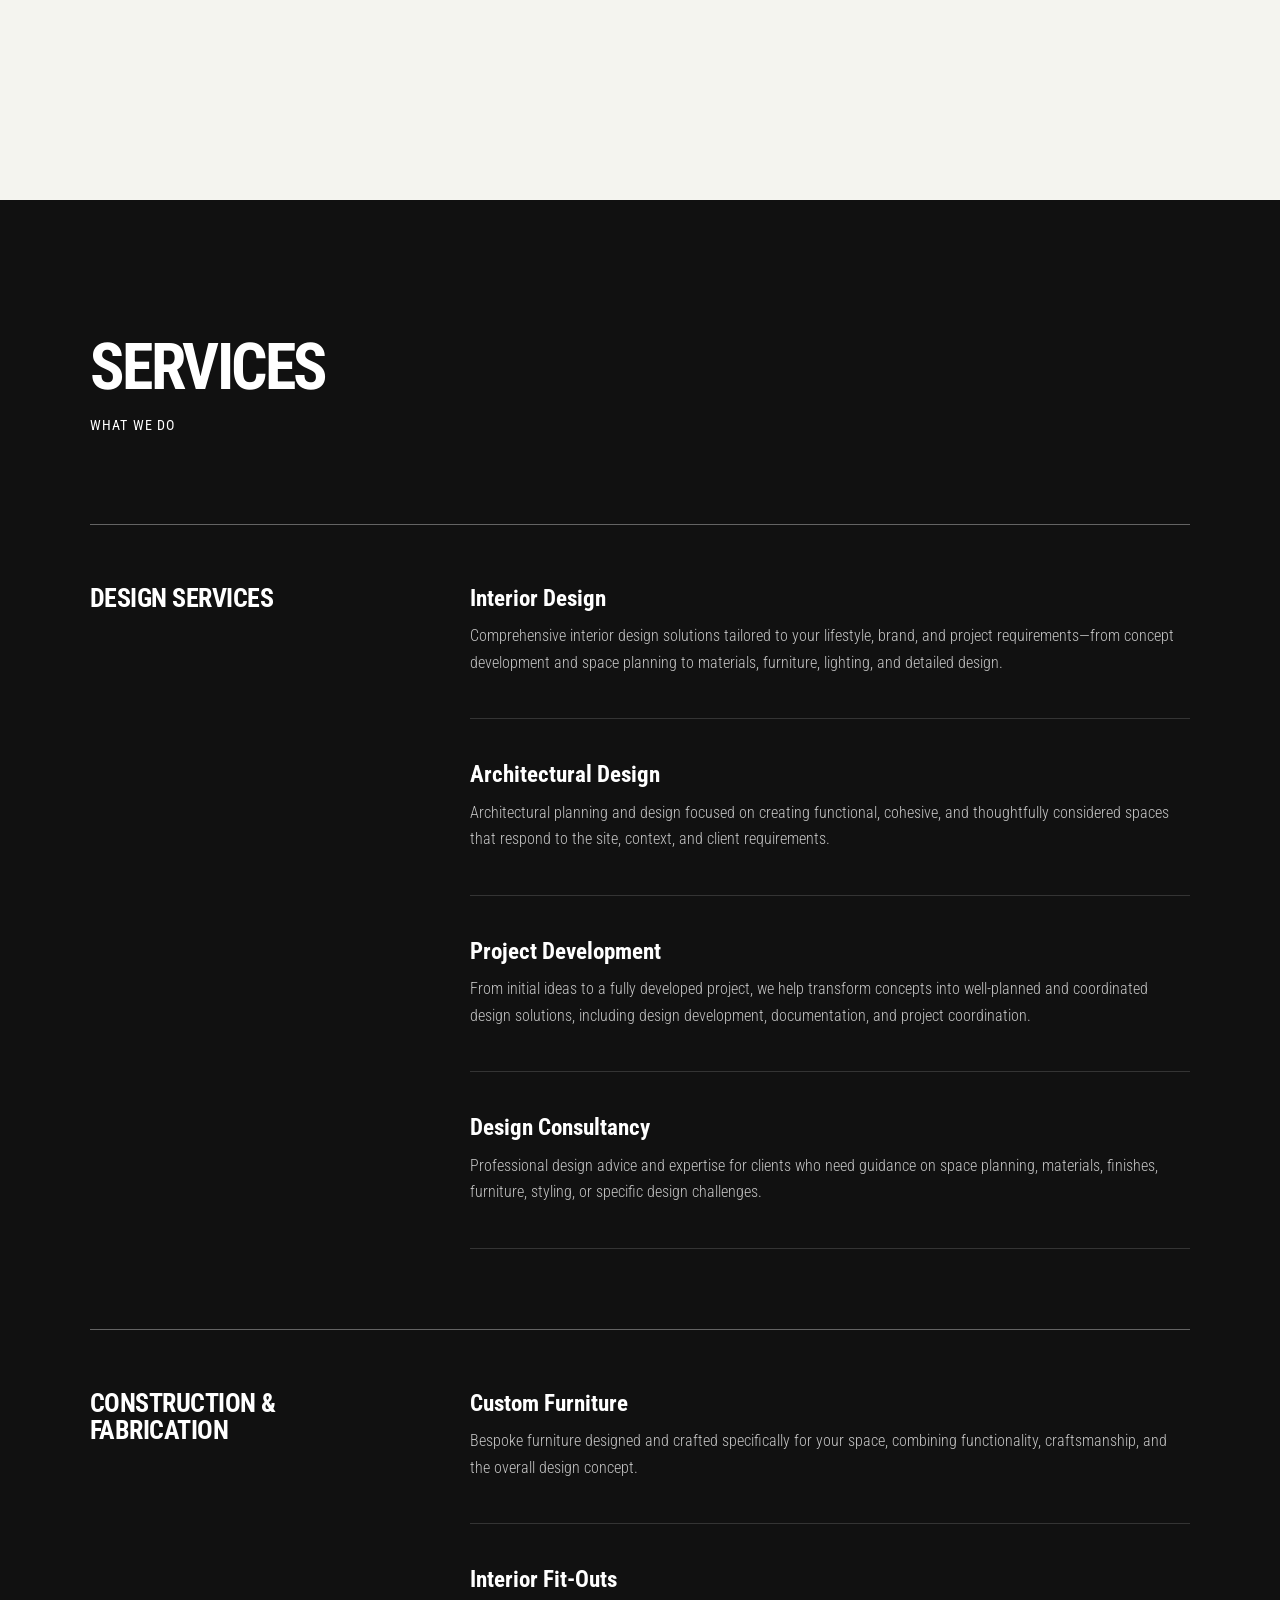
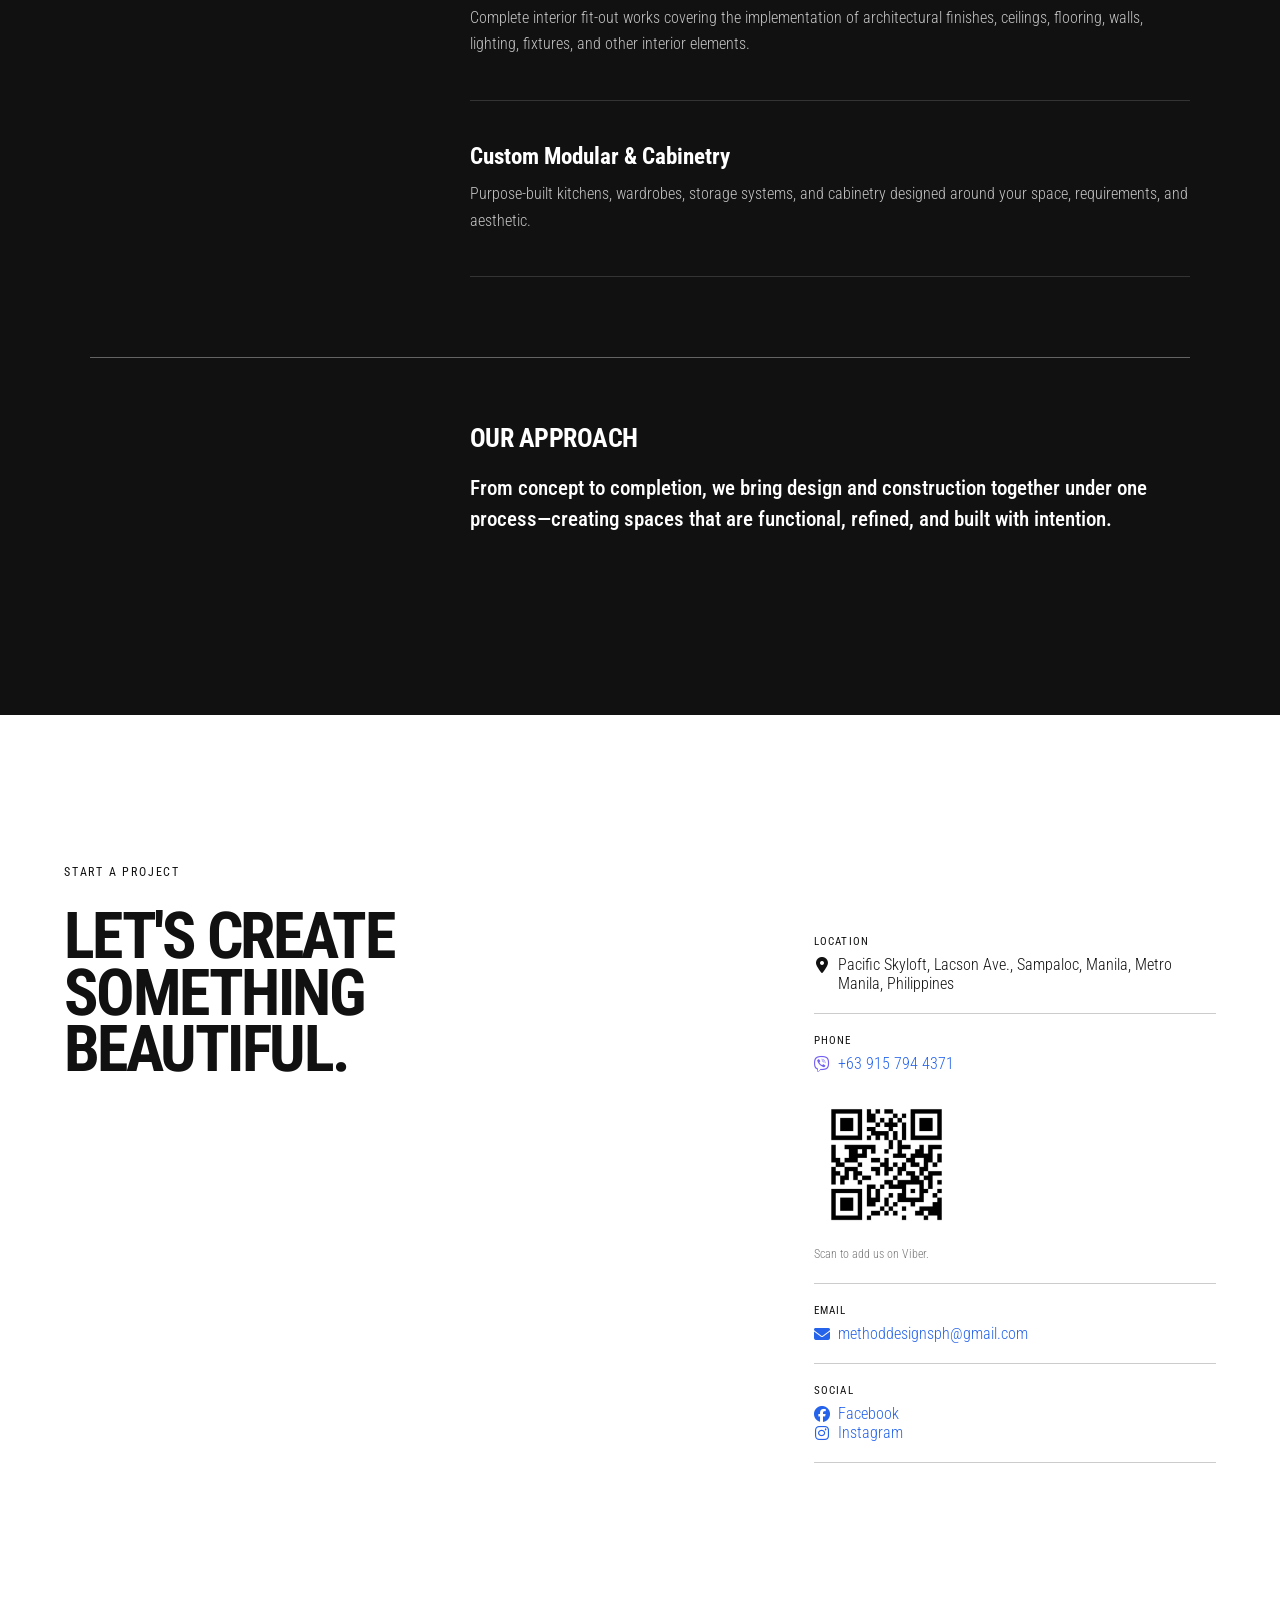
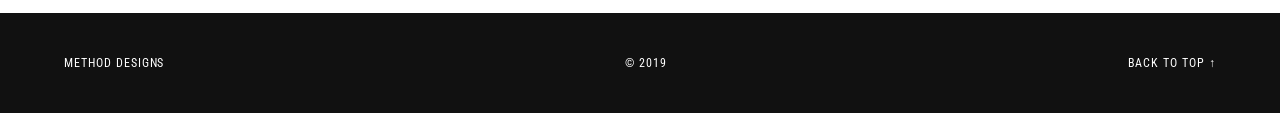
==== commit 01f8ffb9: "Update index.html" ====
--- a/index.html
+++ b/index.html
@@ -15,7 +15,7 @@
     >
 
     <title>
-        Method Designs | Interior Design & Architecture Manila
+        Method Designs Manila | Interior Design & Architecture
     </title>
 
 
@@ -25,7 +25,7 @@
 
     <meta
         name="description"
-        content="Method Designs is a Manila-based interior design studio specializing in residential, condominium, commercial, architectural design, construction, custom furniture, fit-outs, and cabinetry."
+        content="Method Designs is a Manila-based interior design and architecture studio specializing in residential, condominium, commercial, fit-out, construction, custom furniture, and cabinetry projects."
     >
 
     <meta
@@ -45,7 +45,6 @@
 
 
     <!-- ==================================================
-         OPEN GRAPH
          FACEBOOK / MESSENGER / DISCORD / LINKEDIN
     =================================================== -->
 
@@ -61,12 +60,12 @@
 
     <meta
         property="og:title"
-        content="Method Designs | Interior Design & Architecture Manila"
+        content="Method Designs Manila | Interior Design & Architecture"
     >
 
     <meta
         property="og:description"
-        content="Manila-based interior design studio specializing in residential, condominium, commercial, architectural design, construction, and custom interiors."
+        content="Method Designs is a Manila-based interior design and architecture studio specializing in residential, condominium, commercial, fit-out, construction, custom furniture, and cabinetry projects."
     >
 
     <meta
@@ -106,12 +105,12 @@
 
     <meta
         name="twitter:title"
-        content="Method Designs | Interior Design & Architecture Manila"
+        content="Method Designs Manila | Interior Design & Architecture"
     >
 
     <meta
         name="twitter:description"
-        content="Manila-based interior design studio specializing in residential, condominium, commercial, architectural design, construction, and custom interiors."
+        content="Method Designs is a Manila-based interior design and architecture studio specializing in residential, condominium, commercial, fit-out, construction, custom furniture, and cabinetry projects."
     >
 
     <meta
@@ -132,13 +131,13 @@
     <link
         rel="icon"
         type="image/x-icon"
-        href="/images/favicon.ico?v=4"
+        href="./images/favicon.ico?v=6"
     >
 
     <link
         rel="shortcut icon"
         type="image/x-icon"
-        href="./images/favicon.ico?v=4"
+        href="./images/favicon.ico?v=6"
     >
 
 
@@ -174,18 +173,19 @@
 
 
     <!-- ==================================================
-         STRUCTURED DATA
+         GOOGLE STRUCTURED DATA
     =================================================== -->
 
     <script type="application/ld+json">
     {
         "@context": "https://schema.org",
         "@type": "ProfessionalService",
+        "@id": "https://methoddesignsph.com/#business",
         "name": "Method Designs",
         "url": "https://methoddesignsph.com/",
         "logo": "https://methoddesignsph.com/images/logo.jpg",
         "image": "https://methoddesignsph.com/images/logo.jpg",
-        "description": "Method Designs is a Manila-based interior design studio specializing in residential, condominium, commercial, architectural design, construction, custom furniture, fit-outs, and cabinetry.",
+        "description": "Method Designs is a Manila-based interior design and architecture studio specializing in residential, condominium, commercial, fit-out, construction, custom furniture, and cabinetry projects.",
         "foundingDate": "2019",
         "email": "methoddesignsph@gmail.com",
         "telephone": "+639157944371",
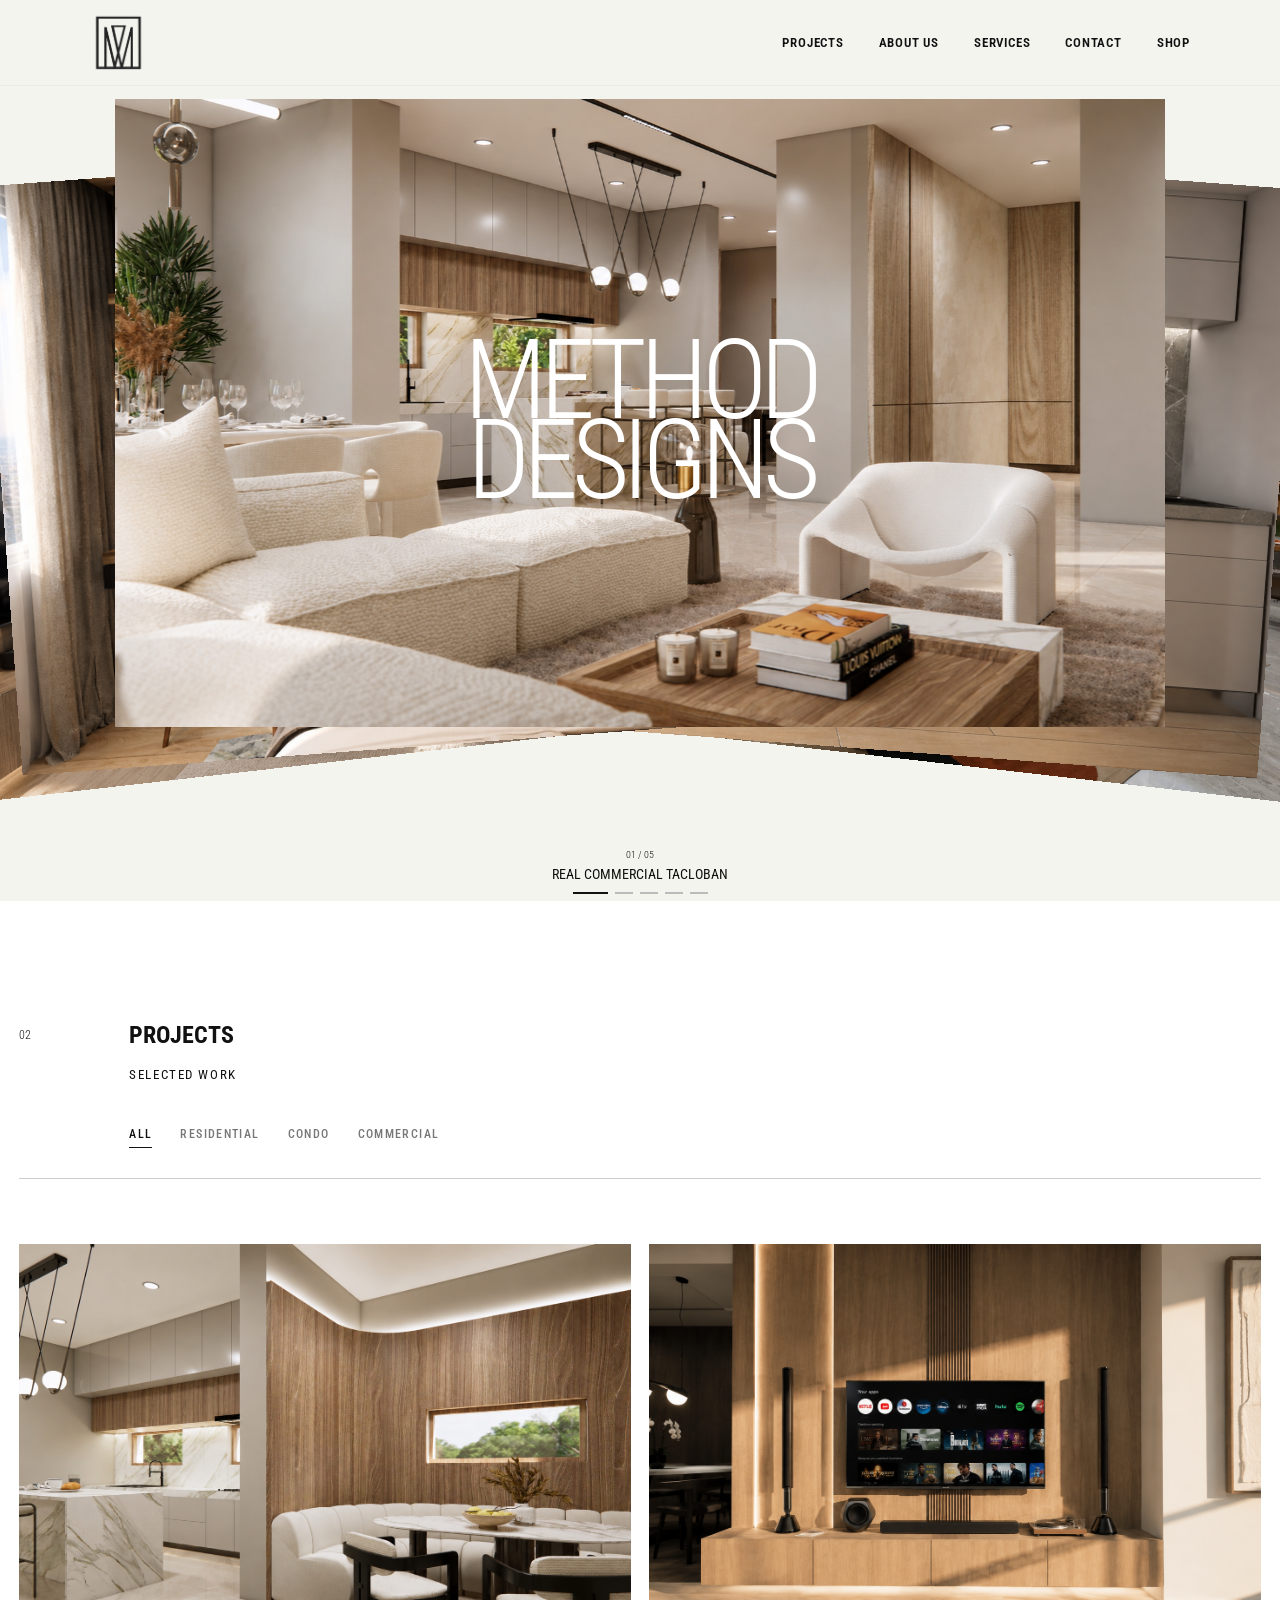
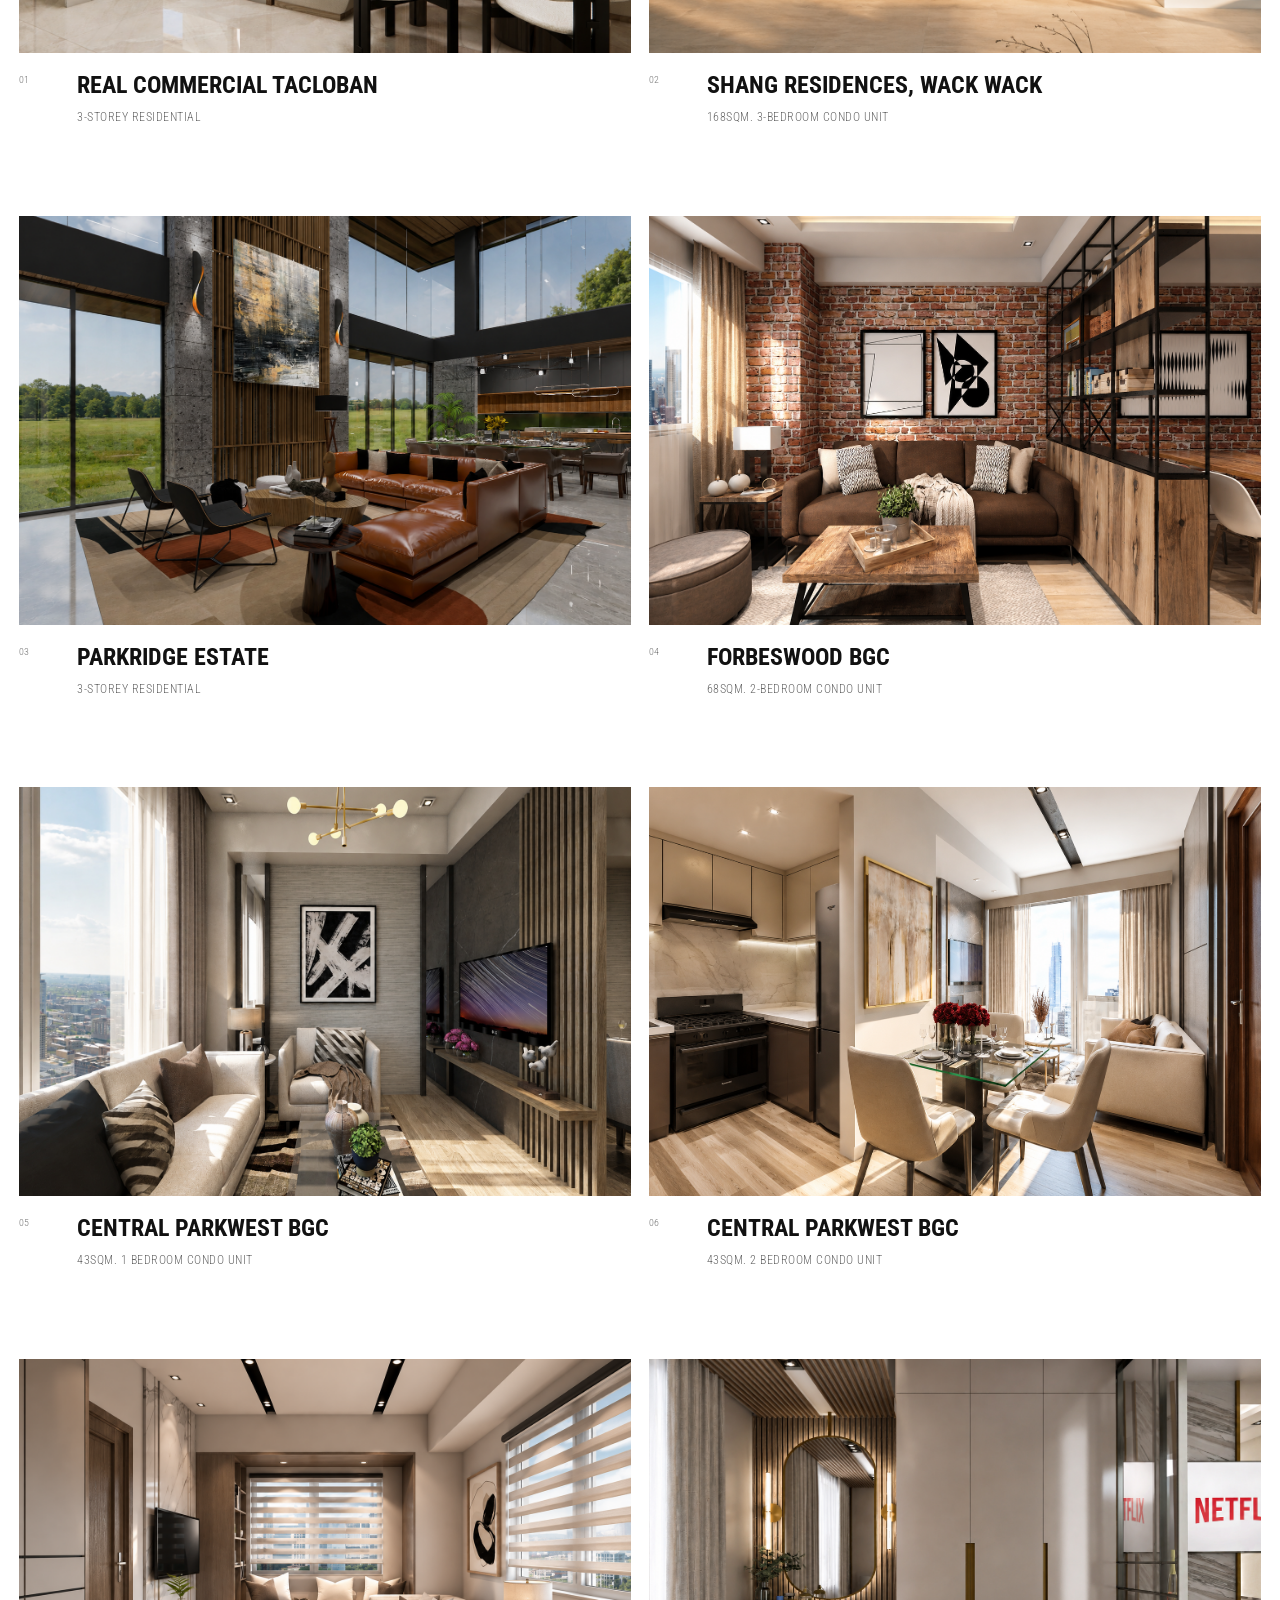
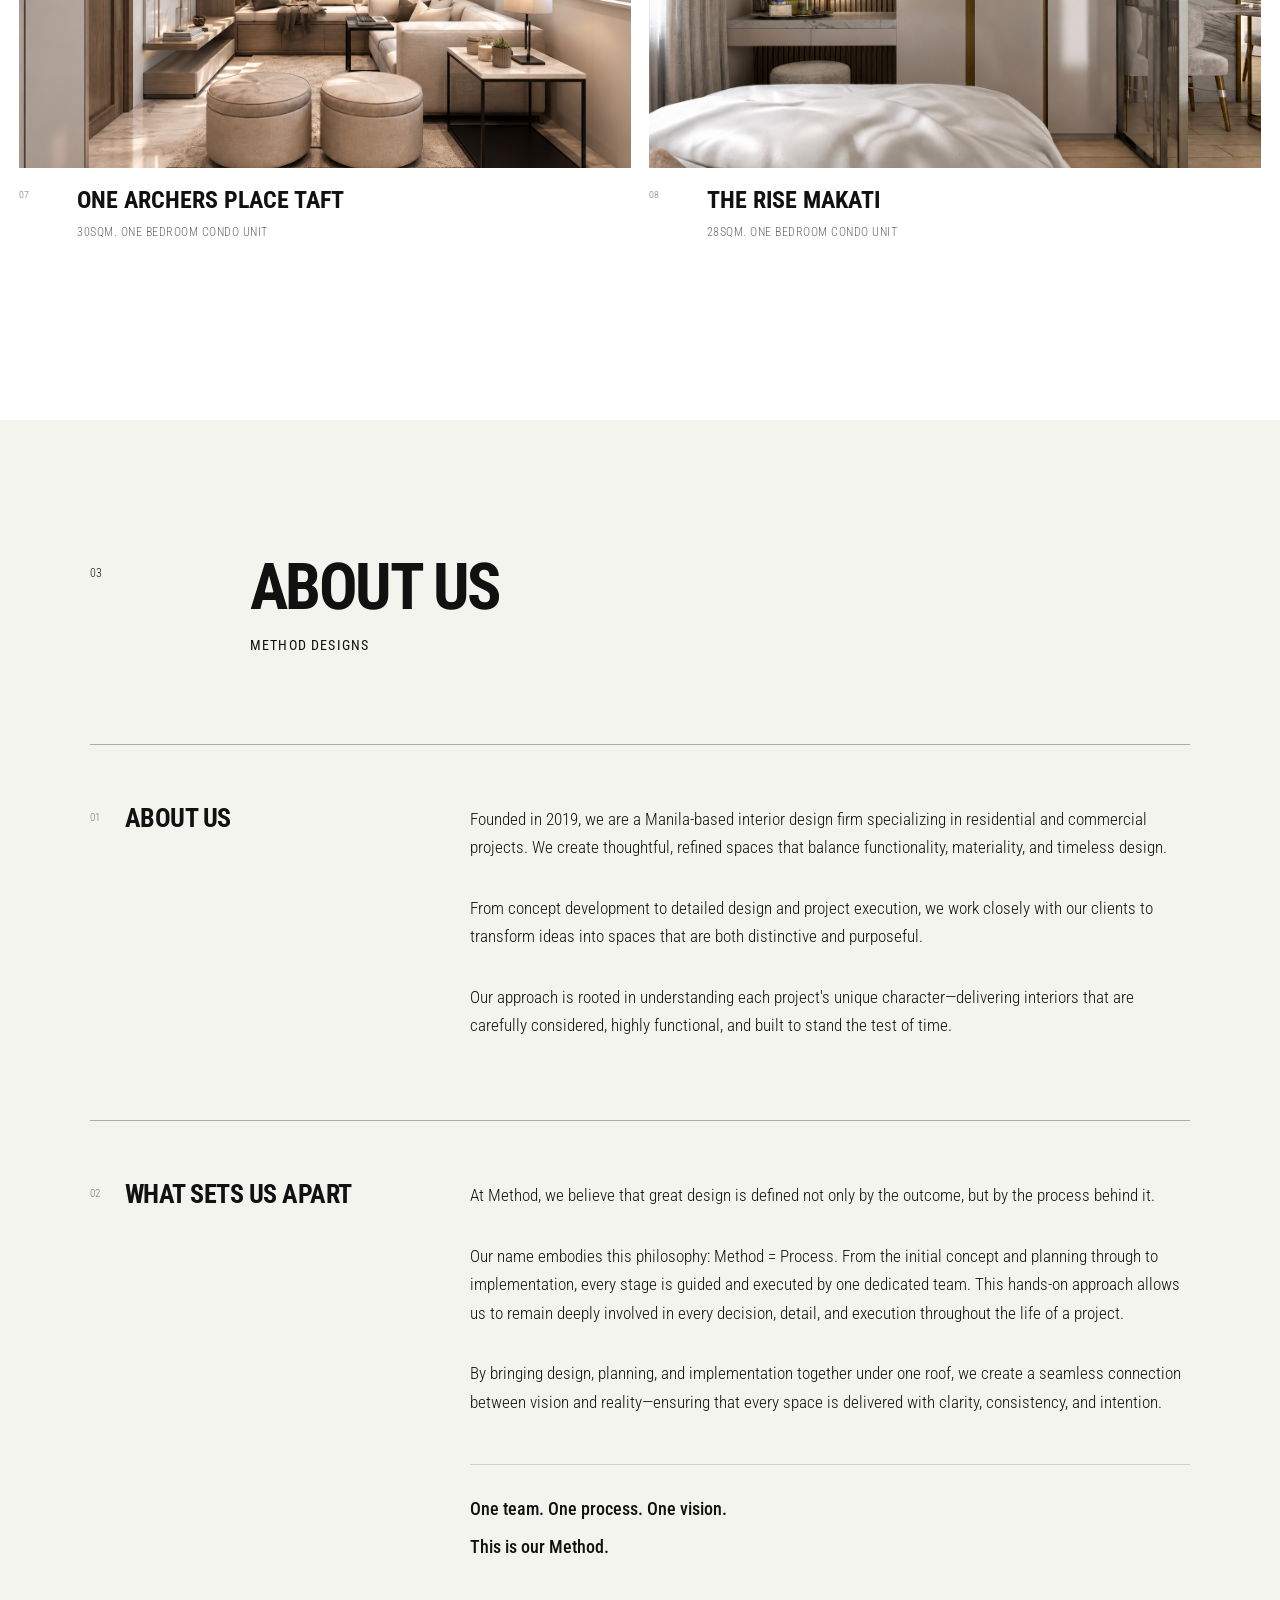
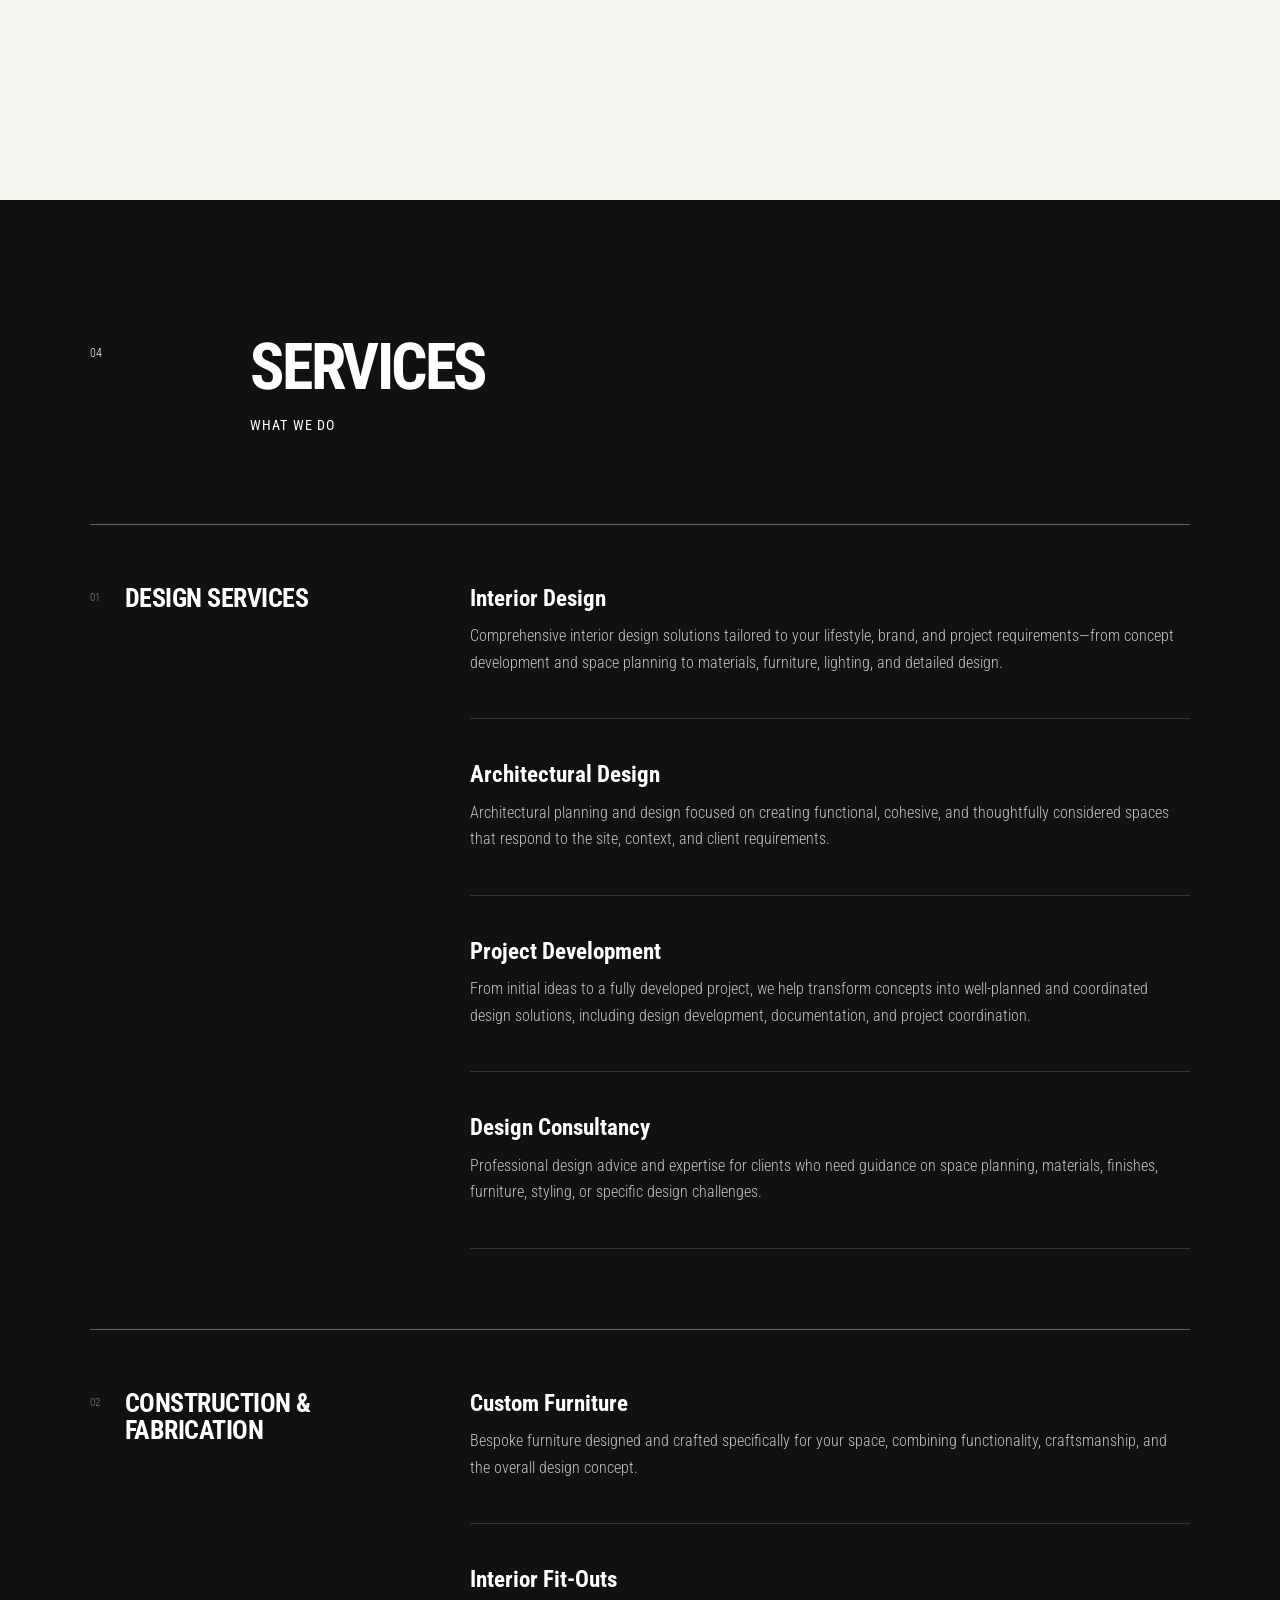
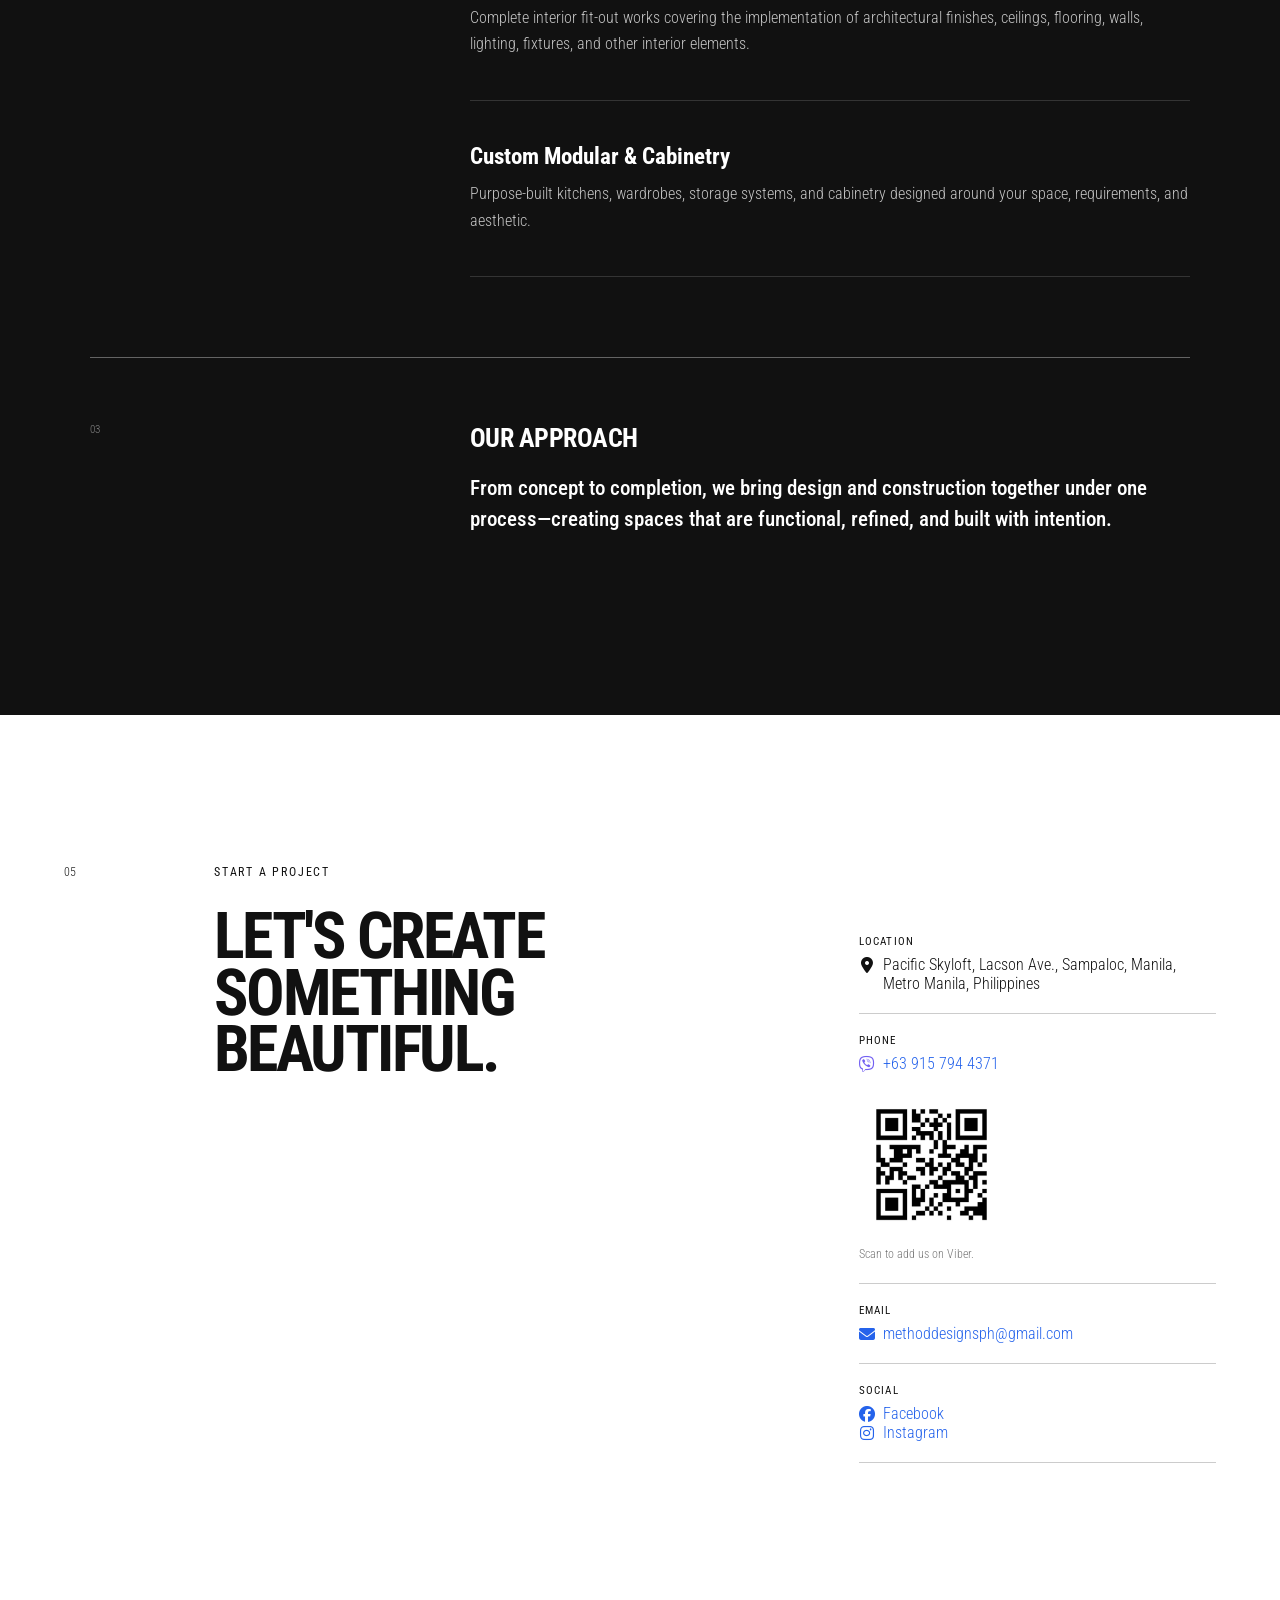
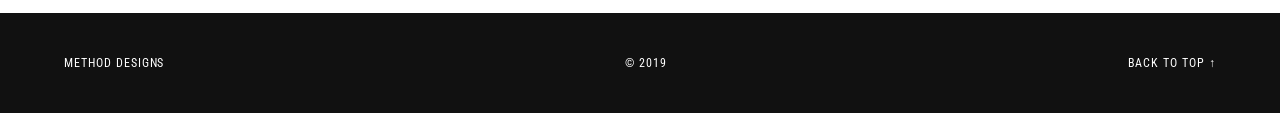
==== commit 64dc76da: "logo intro" ====
--- a/index.html
+++ b/index.html
@@ -233,7 +233,7 @@
             <div class="intro-mark">
 
                 <img
-                    src="images/Method design logo.jpg"
+                    src="images/intro logo.png"
                     alt="Method Designs logo"
                 >
 
--- a/css/style.css
+++ b/css/style.css
@@ -24,6 +24,7 @@
 
 body {
     margin: 0;
+
     background: var(--bg);
     color: var(--black);
 
@@ -68,6 +69,7 @@
 .site-nav {
     position: sticky;
     top: 0;
+
     z-index: 1000;
 
     width: 100%;
@@ -168,7 +170,7 @@
 }
 
 
-/* MOBILE MENU BUTTON */
+/* MOBILE BUTTON */
 
 .mobile-menu-btn {
     display: none;
@@ -187,7 +189,7 @@
     height: calc(100svh - 85px);
     min-height: 650px;
 
-    padding-bottom: 62px;
+    padding-bottom: 72px;
 
     overflow: hidden;
 }
@@ -196,7 +198,7 @@
     position: relative;
 
     width: 100%;
-    height: calc(100% - 65px);
+    height: calc(100% - 75px);
 
     min-height: 520px;
 
@@ -343,6 +345,7 @@
 
 .hero-name span {
     font-size: clamp(4.8rem, 8.7vw, 8.8rem);
+
     font-weight: 300;
 
     line-height: 0.72;
@@ -372,15 +375,14 @@
     transform: translateX(-50%);
 }
 
-
-/* REMOVE HERO NUMBER */
-
 .hero-number {
-    display: none !important;
+    display: block;
+
+    font-size: 0.62rem;
 }
 
 .hero-project-name {
-    margin-top: 0;
+    margin-top: 6px;
 
     font-size: 0.9rem;
     font-weight: 400;
@@ -429,14 +431,20 @@
 
     margin: 0 auto 80px;
 
-    display: block;
-}
-
-
-/* REMOVE SECTION NUMBERS */
+    display: grid;
+
+    grid-template-columns:
+        120px minmax(0, 1fr);
+
+    gap: 40px;
+
+    align-items: start;
+}
 
 .editorial-heading > span {
-    display: none !important;
+    padding-top: 6px;
+
+    font-size: 0.75rem;
 }
 
 .editorial-heading h2 {
@@ -485,14 +493,20 @@
 }
 
 .projects-heading {
-    display: block;
-}
-
-
-/* REMOVE PROJECTS SECTION NUMBER */
+    display: grid;
+
+    grid-template-columns:
+        80px minmax(0, 1fr);
+
+    gap: 30px;
+
+    align-items: start;
+}
 
 .projects-number {
-    display: none !important;
+    padding-top: 7px;
+
+    font-size: 0.72rem;
 }
 
 .projects-heading h2 {
@@ -530,7 +544,7 @@
     gap: 28px;
 
     margin-top: 45px;
-    margin-left: 0;
+    margin-left: 110px;
 }
 
 .project-filter {
@@ -702,7 +716,12 @@
 /* PROJECT INFO */
 
 .project-grid-info {
-    display: block;
+    display: grid;
+
+    grid-template-columns:
+        40px minmax(0, 1fr);
+
+    gap: 18px;
 
     width: 100%;
 
@@ -711,21 +730,28 @@
     color: var(--black);
 }
 
-
-/* REMOVE PROJECT CARD NUMBERS */
-
 .project-grid-number {
-    display: none !important;
+    padding-top: 4px;
+
+    color: var(--gray);
+
+    font-size: 0.65rem;
+
+    line-height: 1;
 }
 
 .project-grid-copy {
     min-width: 0;
 }
 
+
+/* PROJECT TITLES */
+
 .project-grid-copy h3 {
     margin: 0;
 
     font-size: clamp(1.4rem, 1.8vw, 2.2rem);
+
     font-weight: 400;
 
     line-height: 1;
@@ -794,14 +820,20 @@
 }
 
 .about-block-title {
-    display: block;
-}
-
-
-/* REMOVE ABOUT NUMBERS */
-
-.about-block-title > span {
-    display: none !important;
+    display: flex;
+    align-items: flex-start;
+
+    gap: 25px;
+}
+
+.about-block-title span {
+    flex: 0 0 auto;
+
+    padding-top: 6px;
+
+    color: var(--gray);
+
+    font-size: 0.68rem;
 }
 
 .about-block-title h3 {
@@ -913,14 +945,20 @@
 }
 
 .service-group-title {
-    display: block;
-}
-
-
-/* REMOVE SERVICE NUMBERS */
-
-.service-group-title > span {
-    display: none !important;
+    display: flex;
+    align-items: flex-start;
+
+    gap: 25px;
+}
+
+.service-group-title span {
+    flex: 0 0 auto;
+
+    padding-top: 6px;
+
+    color: #888;
+
+    font-size: 0.68rem;
 }
 
 .service-group-title h3 {
@@ -1002,18 +1040,10 @@
         1px solid rgba(255, 255, 255, 0.35);
 }
 
-
-/* REMOVE APPROACH NUMBER */
-
 .service-approach-number {
-    display: none !important;
-}
-
-
-/* MOVE APPROACH CONTENT TO RIGHT COLUMN */
-
-.service-approach > div {
-    grid-column: 2;
+    color: #888;
+
+    font-size: 0.68rem;
 }
 
 .service-approach h3 {
@@ -1055,18 +1085,15 @@
     display: grid;
 
     grid-template-columns:
-        1fr 0.6fr;
-
-    gap: 80px;
+        100px 1fr 0.6fr;
+
+    gap: 50px;
 
     align-items: start;
 }
 
-
-/* REMOVE CONTACT NUMBER */
-
 .contact-number {
-    display: none !important;
+    font-size: 0.75rem;
 }
 
 .contact-main > p {
@@ -1299,6 +1326,9 @@
     transform: translateY(0);
 }
 
+
+/* MAIN GALLERY IMAGE */
+
 .gallery-left {
     background: var(--black);
 
@@ -1324,6 +1354,9 @@
     opacity: 1;
 }
 
+
+/* GALLERY RIGHT */
+
 .gallery-right {
     padding: 50px;
 
@@ -1343,6 +1376,7 @@
     margin: 20px 0;
 
     font-size: clamp(2.5rem, 4vw, 4.5rem);
+
     font-weight: 300;
 
     line-height: 0.9;
@@ -1389,6 +1423,9 @@
 
     object-fit: cover;
 }
+
+
+/* CLOSE */
 
 .gallery-close {
     position: absolute;
@@ -1443,6 +1480,10 @@
     pointer-events: auto;
 }
 
+
+/* LIGHTWEIGHT OVERLAY
+   NO BACKDROP BLUR */
+
 .shop-modal-overlay {
     position: absolute;
 
@@ -1453,6 +1494,9 @@
     backdrop-filter: none;
     -webkit-backdrop-filter: none;
 }
+
+
+/* SHOP BOX */
 
 .shop-modal-box {
     position: relative;
@@ -1483,6 +1527,9 @@
     transform: translateY(0);
 }
 
+
+/* CLOSE */
+
 .shop-modal-close {
     position: absolute;
 
@@ -1512,6 +1559,9 @@
     opacity: 0.5;
 }
 
+
+/* LABEL */
+
 .shop-modal-label {
     display: block;
 
@@ -1523,10 +1573,14 @@
     letter-spacing: 0.18em;
 }
 
+
+/* TITLE */
+
 .shop-modal-box h2 {
     margin: 0;
 
     font-size: clamp(3rem, 6vw, 5rem);
+
     font-weight: 300;
 
     line-height: 0.88;
@@ -1535,6 +1589,9 @@
 
     text-transform: uppercase;
 }
+
+
+/* DESCRIPTION */
 
 .shop-modal-box > p {
     max-width: 390px;
@@ -1548,6 +1605,9 @@
 
     line-height: 1.6;
 }
+
+
+/* STAY TUNED */
 
 .shop-modal-small {
     display: block;
@@ -1819,6 +1879,7 @@
 
     .projects-grid {
         column-gap: 14px;
+
         row-gap: 65px;
     }
 
@@ -1860,10 +1921,6 @@
         gap: 45px;
     }
 
-    .service-approach > div {
-        grid-column: 2;
-    }
-
     .service-group-title h3,
     .service-approach h3 {
         font-size: 1.4rem;
@@ -1874,9 +1931,11 @@
 
     .contact-section {
         grid-template-columns:
-            1fr 0.75fr;
-
-        gap: 50px;
+            60px 1fr;
+    }
+
+    .contact-details {
+        grid-column: 2;
     }
 }
 
@@ -1960,11 +2019,11 @@
 
         min-height: 590px;
 
-        padding-bottom: 55px;
+        padding-bottom: 65px;
     }
 
     .hero-stage {
-        height: calc(100% - 60px);
+        height: calc(100% - 70px);
     }
 
     .hero-card {
@@ -2021,6 +2080,10 @@
 
     .editorial-heading {
         width: 90%;
+
+        grid-template-columns: 1fr;
+
+        gap: 25px;
     }
 
     .editorial-heading h2,
@@ -2044,6 +2107,16 @@
         padding-bottom: 25px;
     }
 
+    .projects-heading {
+        grid-template-columns: 1fr;
+
+        gap: 20px;
+    }
+
+    .projects-number {
+        padding-top: 0;
+    }
+
     .projects-heading p {
         margin-top: 15px;
     }
@@ -2073,6 +2146,11 @@
     }
 
     .project-grid-info {
+        grid-template-columns:
+            34px minmax(0, 1fr);
+
+        gap: 12px;
+
         padding-top: 14px;
     }
 
@@ -2108,6 +2186,10 @@
         padding: 45px 0 60px;
     }
 
+    .about-block-title {
+        gap: 15px;
+    }
+
     .about-block-title h3 {
         font-size: 1.4rem;
     }
@@ -2158,6 +2240,10 @@
         padding: 45px 0 60px;
     }
 
+    .service-group-title {
+        gap: 15px;
+    }
+
     .service-group-title h3 {
         font-size: 1.4rem;
     }
@@ -2186,10 +2272,6 @@
         padding-top: 50px;
     }
 
-    .service-approach > div {
-        grid-column: 1;
-    }
-
     .service-approach h3 {
         font-size: 1.4rem;
     }
@@ -2212,6 +2294,8 @@
     }
 
     .contact-details {
+        grid-column: auto;
+
         padding-top: 30px;
     }
 
